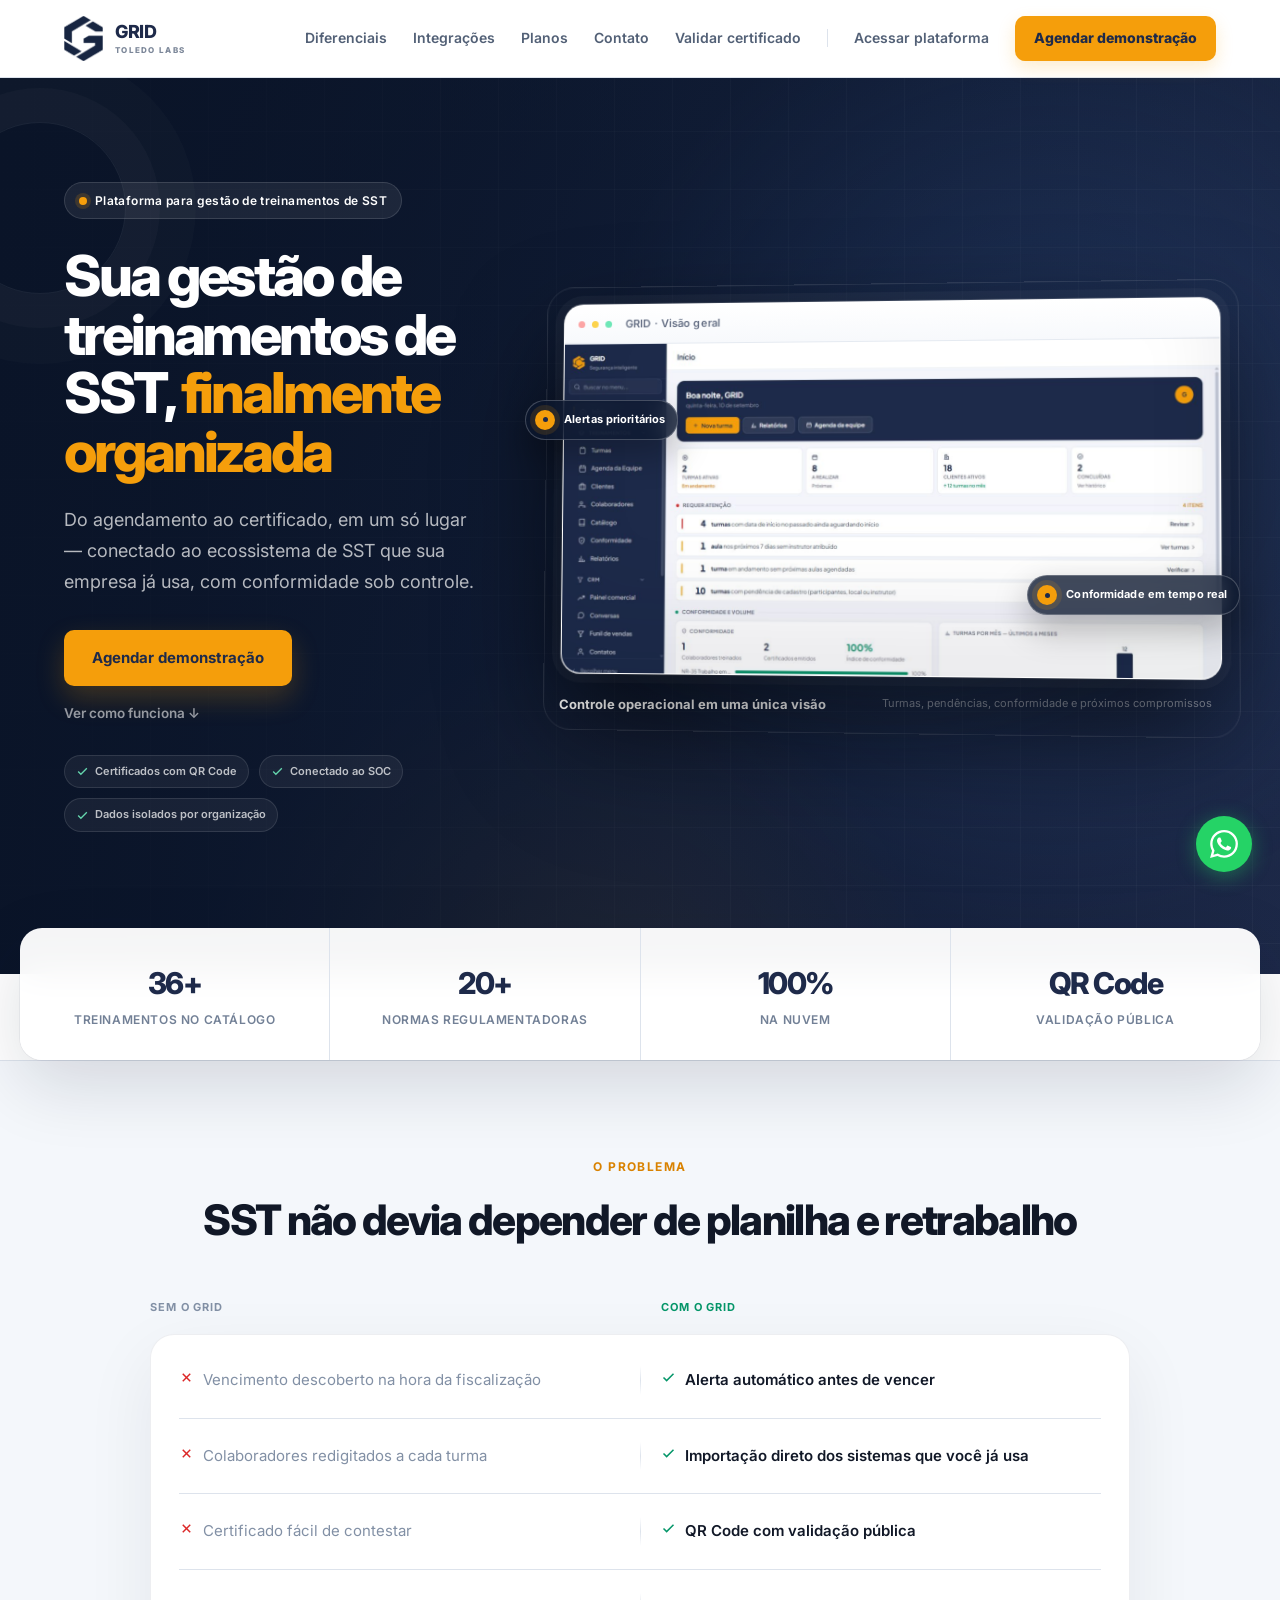
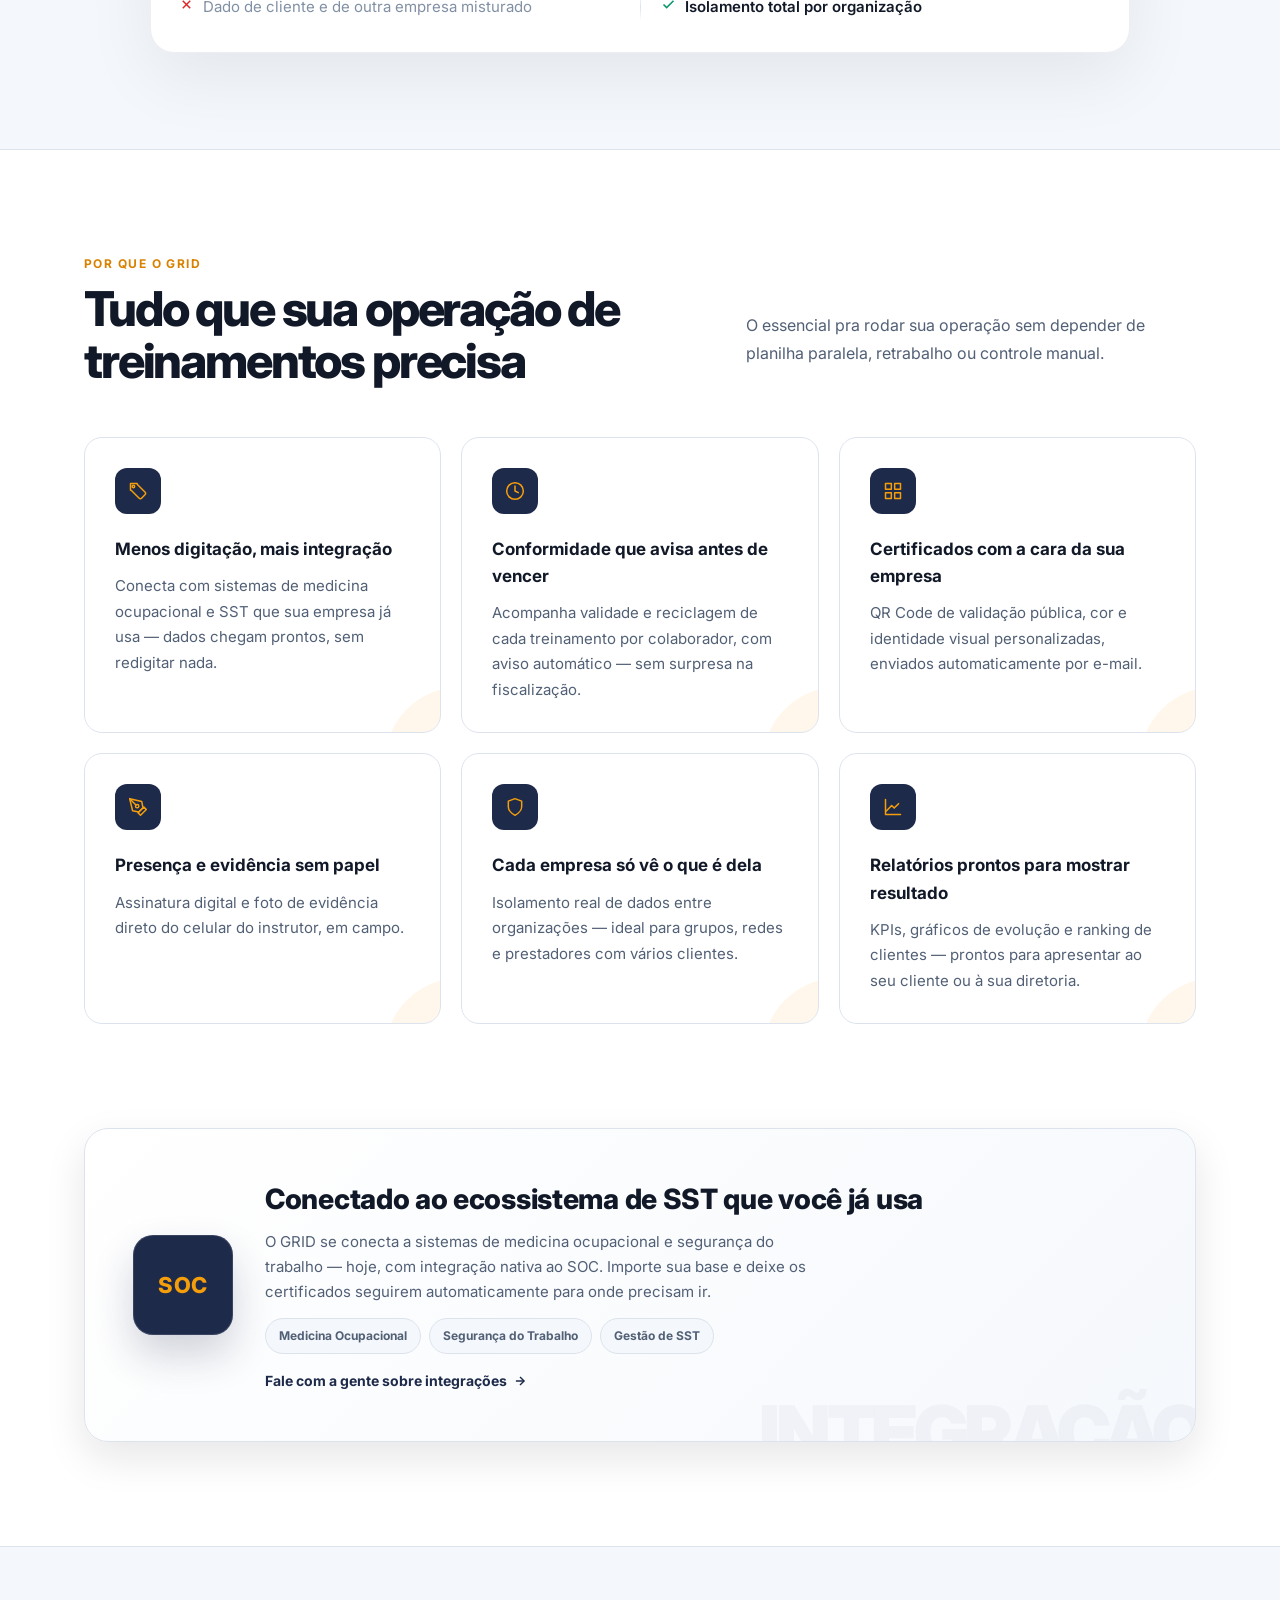
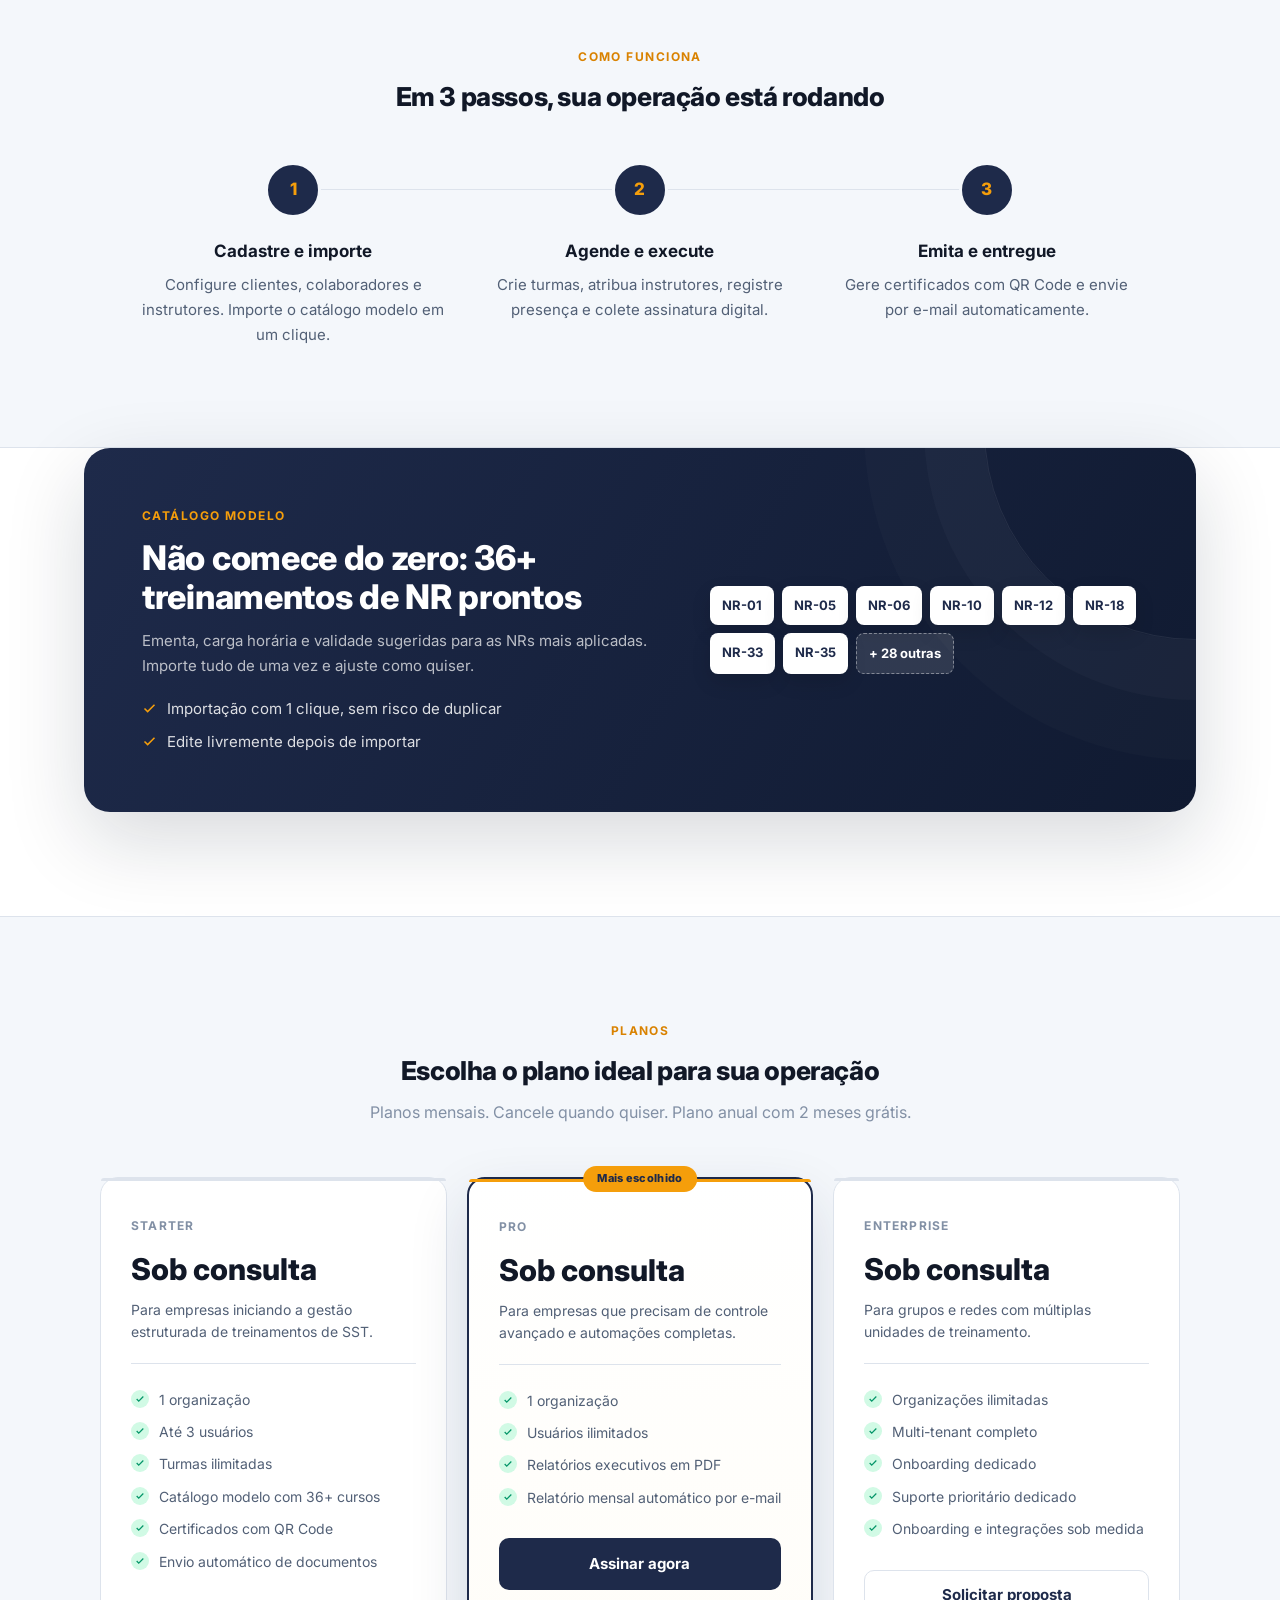
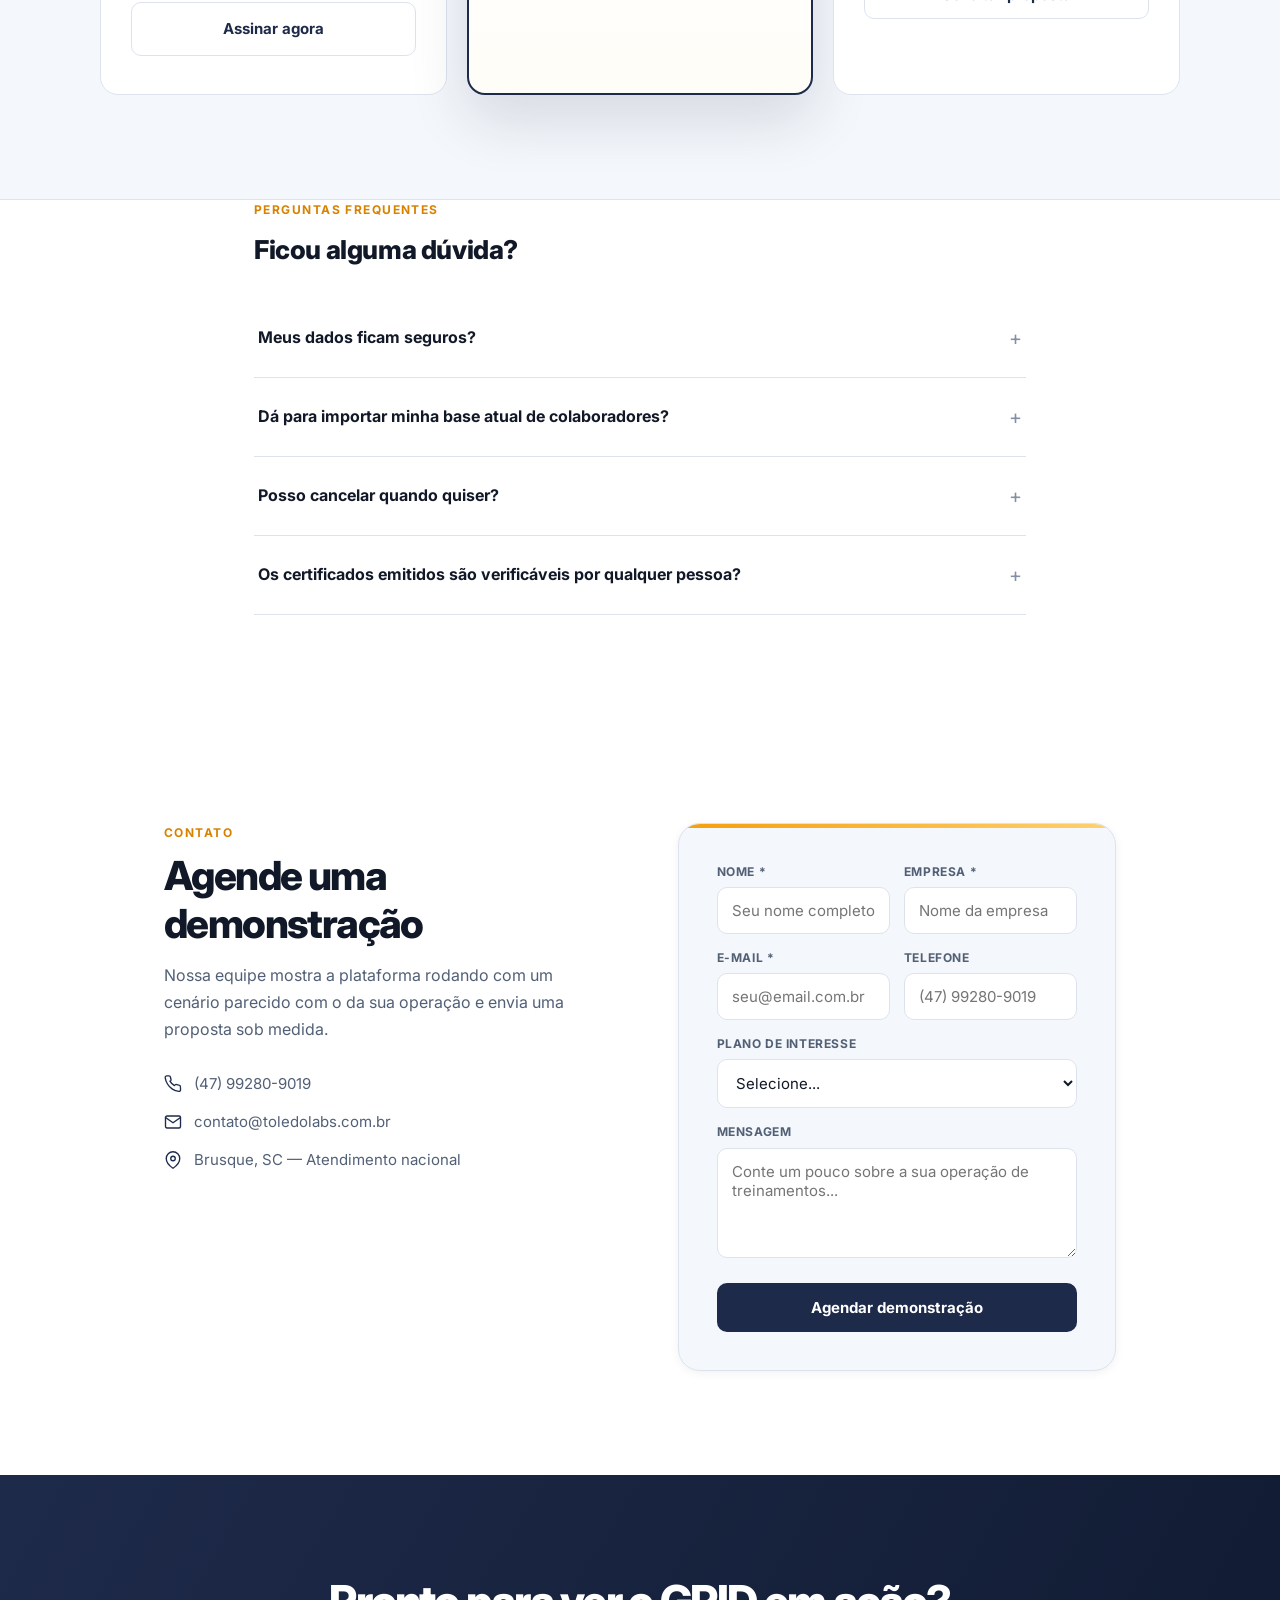
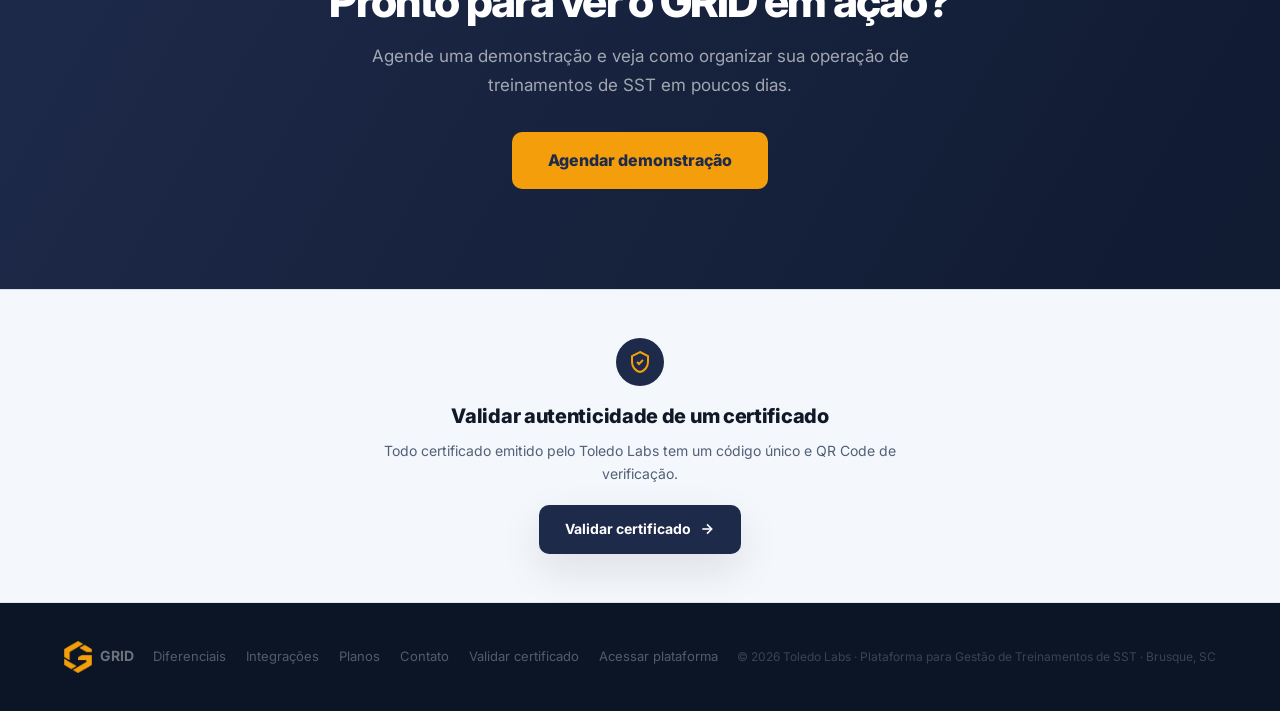
==== index.html @ 6f2fe7e1 "Add files via upload" ====
<!DOCTYPE html>
<html lang="pt-BR">
<head>
<meta charset="UTF-8">
<meta name="viewport" content="width=device-width,initial-scale=1.0">
<meta name="description" content="GRID — Plataforma para gestão de treinamentos de SST, conectada ao ecossistema de medicina ocupacional e segurança do trabalho. Catálogo com 36+ cursos, certificados com QR Code e conformidade sob controle.">
<meta name="theme-color" content="#1E2A4A">
<title>GRID — Segurança do trabalho inteligente</title>
<link rel="preconnect" href="https://fonts.googleapis.com">
<link rel="preconnect" href="https://fonts.gstatic.com" crossorigin>
<link href="https://fonts.googleapis.com/css2?family=Inter:wght@400;500;600;700;800;900&display=swap" rel="stylesheet">
<link rel="icon" type="image/png" sizes="32x32" href="./icons/icon-32.png">
<link rel="icon" type="image/png" sizes="192x192" href="./icons/icon-192.png">
<link rel="apple-touch-icon" sizes="180x180" href="./icons/icon-180.png">
<link rel="manifest" href="./manifest.webmanifest">
<style>
*{box-sizing:border-box;margin:0;padding:0;-webkit-tap-highlight-color:transparent}
html{scroll-behavior:smooth}
body{font-family:'Inter',system-ui,sans-serif;color:#0F172A;background:#fff;line-height:1.6;overflow-x:hidden}
:root{
  --navy:#1E2A4A;--navy-2:#263554;--navy-3:#152038;
  --amber:#F59E0B;--amber-h:#D97706;--amber-l:#FEF3C7;
  --green:#059669;--green-l:#D1FAE5;--red:#DC2626;
  --text-1:#0F172A;--text-2:#475569;--text-3:#94A3B8;
  --border:#E2E8F0;--surface:#F8FAFC;
  --r:10px;--r-lg:14px;--r-xl:20px;
  --shadow-sm:0 1px 2px rgba(15,23,42,.06);
  --shadow-md:0 8px 24px rgba(15,23,42,.08);
  --shadow-lg:0 16px 48px rgba(15,23,42,.12);
}
.reveal{opacity:0;transform:translateY(16px);transition:opacity .6s ease,transform .6s ease}
.reveal.in{opacity:1;transform:translateY(0)}
/* Nav */
.nav{position:sticky;top:0;z-index:100;background:rgba(255,255,255,.85);backdrop-filter:saturate(180%) blur(10px);border-bottom:1px solid var(--border);padding:0 5%;height:68px;display:flex;align-items:center;justify-content:space-between;gap:16px}
.nav-logo{display:flex;align-items:center;gap:10px;text-decoration:none}
.nav-logo-icon{width:30px;height:auto;flex-shrink:0;display:block}
.nav-logo-name{font-size:16px;font-weight:800;color:var(--navy);letter-spacing:-.3px}
.nav-links{display:flex;gap:24px;align-items:center}
.nav-link{font-size:13px;color:var(--text-2);text-decoration:none;font-weight:500;transition:color .15s}
.nav-link:hover{color:var(--navy)}
.nav-sep{width:1px;height:18px;background:var(--border)}
.nav-cta{background:var(--navy);color:#fff;border:none;border-radius:var(--r);padding:9px 20px;font-size:13px;font-weight:600;cursor:pointer;transition:transform .15s,background .15s;text-decoration:none;display:inline-block}
.nav-cta:hover{background:var(--navy-2);transform:translateY(-1px)}
.nav-hamburger{display:none;background:none;border:none;cursor:pointer;padding:6px;color:var(--navy)}
.nav-hamburger svg{width:22px;height:22px;stroke:currentColor;fill:none;stroke-width:2}
.mobile-menu{display:none;position:fixed;inset:0;top:68px;background:#fff;z-index:99;padding:24px 5%;border-top:1px solid var(--border);flex-direction:column;gap:0}
.mobile-menu.open{display:flex}
.mobile-menu a{font-size:15px;color:var(--text-1);text-decoration:none;font-weight:500;padding:14px 0;border-bottom:1px solid var(--border);display:block}
.mobile-menu .nav-cta{background:var(--navy);color:#fff;padding:14px 20px;border-radius:var(--r);text-align:center;margin-top:16px;border:none;font-size:15px}
/* Hero */
.hero{position:relative;padding:80px 5% 56px;text-align:center;background:radial-gradient(1200px 480px at 50% -10%,#EEF2FF 0%,#fff 60%);border-bottom:1px solid var(--surface);overflow:hidden}
.hero-pill{display:inline-flex;align-items:center;gap:8px;background:#fff;border:1px solid var(--border);border-radius:20px;padding:7px 16px;font-size:12px;font-weight:600;color:var(--navy);letter-spacing:.03em;margin-bottom:26px;box-shadow:var(--shadow-sm)}
.hero-pill-dot{width:8px;height:8px;border-radius:50%;background:var(--amber);flex-shrink:0;box-shadow:0 0 0 3px var(--amber-l)}
.hero h1{font-size:clamp(28px,4.6vw,46px);font-weight:800;color:var(--text-1);line-height:1.15;letter-spacing:-.8px;margin-bottom:18px;max-width:720px;margin-left:auto;margin-right:auto}
.hero h1 em{font-style:normal;color:var(--navy);position:relative;white-space:nowrap}
.hero h1 em::after{content:'';position:absolute;left:0;right:0;bottom:2px;height:9px;background:var(--amber-l);z-index:-1;border-radius:3px}
.hero-sub{font-size:16.5px;color:var(--text-2);line-height:1.7;max-width:540px;margin:0 auto 30px}
.hero-btns{display:flex;gap:12px;justify-content:center;flex-wrap:wrap;margin-bottom:12px}
.btn-primary{background:var(--navy);color:#fff;border:none;border-radius:var(--r);padding:15px 32px;font-size:15px;font-weight:700;cursor:pointer;transition:transform .15s,background .15s,box-shadow .15s;text-decoration:none;display:inline-block;box-shadow:var(--shadow-md)}
.btn-primary:hover{background:var(--navy-2);transform:translateY(-2px)}
.btn-ghost{background:#fff;color:var(--navy);border:1.5px solid var(--border);border-radius:var(--r);padding:14px 30px;font-size:15px;font-weight:600;cursor:pointer;transition:border-color .15s,transform .15s;text-decoration:none;display:inline-block}
.btn-ghost:hover{border-color:var(--navy);transform:translateY(-2px)}
.hero-link{display:inline-flex;align-items:center;gap:6px;font-size:13.5px;font-weight:600;color:var(--text-3);text-decoration:none;margin-bottom:30px;transition:color .15s}
.hero-link:hover{color:var(--navy)}
.hero-badges{display:flex;gap:10px;justify-content:center;flex-wrap:wrap}
.hero-badge{display:flex;align-items:center;gap:6px;font-size:12px;font-weight:600;color:var(--text-2);background:var(--surface);border:1px solid var(--border);border-radius:20px;padding:6px 13px}
.hero-badge svg{width:13px;height:13px;stroke:var(--green);fill:none;stroke-width:2.4}
/* Stats */
.stats{display:flex;justify-content:center;border-bottom:1px solid var(--border);background:#fff}
.stat{padding:26px 48px;text-align:center;border-right:1px solid var(--border)}
.stat:last-child{border-right:none}
.stat-n{font-size:26px;font-weight:800;color:var(--navy);letter-spacing:-.4px}
.stat-l{font-size:11px;color:var(--text-3);margin-top:3px;font-weight:600;text-transform:uppercase;letter-spacing:.05em}
/* Seção wrapper */
.sec{padding:76px 5%;max-width:1120px;margin:0 auto}
.sec-tag{font-size:11px;font-weight:700;color:var(--amber-h);letter-spacing:.12em;text-transform:uppercase;margin-bottom:10px}
.sec-hd{display:flex;align-items:flex-start;justify-content:space-between;gap:48px;margin-bottom:40px;flex-wrap:wrap}
.sec-hd h2{font-size:clamp(22px,3.5vw,30px);font-weight:800;color:var(--text-1);letter-spacing:-.4px;line-height:1.2;max-width:380px}
.sec-hd-right{font-size:14.5px;color:var(--text-2);line-height:1.7;max-width:380px;padding-top:28px}
/* O problema — comparação */
.problem-sec{background:var(--surface);padding:64px 5%;border-top:1px solid var(--border);border-bottom:1px solid var(--border)}
.problem-inner{max-width:860px;margin:0 auto}
.problem-hd{text-align:center;margin-bottom:36px}
.problem-hd h2{font-size:clamp(20px,3vw,26px);font-weight:800;color:var(--text-1);letter-spacing:-.3px;margin-top:8px}
.problem-cols{display:grid;grid-template-columns:1fr 1fr;gap:8px 28px;margin-bottom:8px}
.problem-col-label{font-size:11px;font-weight:700;letter-spacing:.08em;text-transform:uppercase;padding-bottom:10px}
.problem-col-label.before{color:var(--text-3)}
.problem-col-label.after{color:var(--green)}
.problem-list{border-top:1px solid var(--border)}
.problem-row{display:grid;grid-template-columns:1fr 1fr;gap:28px;padding:14px 0;border-bottom:1px solid var(--border)}
.problem-before,.problem-after{font-size:13.5px;line-height:1.5;display:flex;align-items:flex-start;gap:9px}
.problem-before{color:var(--text-3)}
.problem-after{color:var(--text-1);font-weight:600}
.problem-before svg,.problem-after svg{width:15px;height:15px;flex-shrink:0;margin-top:1px;fill:none;stroke-width:2.4}
.problem-before svg{stroke:var(--red)}
.problem-after svg{stroke:var(--green)}
/* Diferenciais (grid único) */
.feat-grid{display:grid;grid-template-columns:repeat(3,1fr);gap:16px}
.feat{background:#fff;border:1px solid var(--border);border-radius:var(--r-lg);padding:26px;transition:box-shadow .2s,transform .2s}
.feat:hover{box-shadow:var(--shadow-md);transform:translateY(-3px)}
.feat-icon{width:40px;height:40px;background:var(--navy);border-radius:10px;display:flex;align-items:center;justify-content:center;margin-bottom:16px}
.feat-icon svg{width:20px;height:20px;stroke:var(--amber);fill:none;stroke-width:1.8;stroke-linecap:round;stroke-linejoin:round}
.feat-title{font-size:15px;font-weight:700;color:var(--text-1);margin-bottom:7px}
.feat-text{font-size:13px;color:var(--text-2);line-height:1.65}
/* Integrações (compacto) */
.int-sec{padding:0 5% 76px;max-width:1120px;margin:0 auto}
.int-card{background:#fff;border:1px solid var(--border);border-radius:var(--r-xl);padding:36px 40px;display:flex;align-items:center;gap:32px;flex-wrap:wrap;box-shadow:var(--shadow-sm)}
.int-badge{flex-shrink:0;width:84px;height:84px;border-radius:var(--r-lg);background:var(--navy);display:flex;align-items:center;justify-content:center;color:var(--amber);font-weight:800;font-size:19px;letter-spacing:.02em}
.int-content{flex:1;min-width:260px}
.int-content h2{font-size:clamp(18px,2.4vw,22px);font-weight:800;color:var(--text-1);margin-bottom:8px;letter-spacing:-.3px}
.int-content p{font-size:13.5px;color:var(--text-2);line-height:1.65;margin-bottom:14px;max-width:560px}
.int-tags{display:flex;gap:8px;flex-wrap:wrap;margin-bottom:14px}
.int-tag{font-size:11px;font-weight:700;color:var(--text-2);background:var(--surface);border:1px solid var(--border);border-radius:20px;padding:5px 12px}
.int-link{font-size:13px;font-weight:700;color:var(--navy);text-decoration:none;display:inline-flex;align-items:center;gap:6px}
.int-link svg{width:14px;height:14px;stroke:currentColor;fill:none;stroke-width:2.4;transition:transform .15s}
.int-link:hover svg{transform:translateX(3px)}
/* Como funciona */
.how-sec{background:var(--surface);padding:76px 5%;border-top:1px solid var(--border);border-bottom:1px solid var(--border)}
.how-inner{max-width:920px;margin:0 auto;text-align:center}
.how-steps{display:grid;grid-template-columns:repeat(3,1fr);gap:0;margin-top:44px;position:relative}
.how-steps::before{content:'';position:absolute;top:23px;left:calc(16.66% + 12px);right:calc(16.66% + 12px);height:1px;background:var(--border)}
.how-step{padding:0 20px;text-align:center}
.how-num{width:48px;height:48px;border-radius:50%;background:var(--navy);color:var(--amber);font-size:16px;font-weight:800;display:flex;align-items:center;justify-content:center;margin:0 auto 20px;position:relative;z-index:1;border:3px solid var(--surface)}
.how-title{font-size:15px;font-weight:700;color:var(--text-1);margin-bottom:8px}
.how-text{font-size:13px;color:var(--text-2);line-height:1.65}
/* Catálogo destaque */
.cat-sec{padding:0 5% 76px;max-width:1120px;margin:0 auto}
.cat-card{background:linear-gradient(120deg,var(--navy) 0%,var(--navy-3) 100%);border-radius:var(--r-xl);padding:44px;display:grid;grid-template-columns:1.2fr 1fr;gap:36px;align-items:center;box-shadow:var(--shadow-lg)}
.cat-tag{font-size:11px;font-weight:700;color:var(--amber);letter-spacing:.12em;text-transform:uppercase;margin-bottom:12px}
.cat-card h2{font-size:clamp(19px,2.8vw,24px);font-weight:800;color:#fff;letter-spacing:-.3px;line-height:1.3;margin-bottom:12px}
.cat-card p{font-size:13.5px;color:rgba(255,255,255,.7);line-height:1.7;margin-bottom:18px}
.cat-list{list-style:none;display:flex;flex-direction:column;gap:9px}
.cat-list li{font-size:13px;color:rgba(255,255,255,.85);display:flex;align-items:center;gap:10px}
.cat-list li svg{width:15px;height:15px;stroke:var(--amber);fill:none;stroke-width:2.4;flex-shrink:0}
.cat-nrs{display:flex;flex-wrap:wrap;gap:8px;align-content:flex-start}
.cat-nr-pill{font-size:11.5px;font-weight:700;color:var(--navy);background:#fff;border-radius:8px;padding:7px 10px;text-align:center}
.cat-nr-more{font-size:11.5px;font-weight:700;color:#fff;background:rgba(255,255,255,.12);border:1px dashed rgba(255,255,255,.4);border-radius:8px;padding:7px 10px;text-align:center}
/* Planos */
.plans-sec{background:var(--surface);padding:76px 5%;border-top:1px solid var(--border);border-bottom:1px solid var(--border)}
.plans-inner{max-width:980px;margin:0 auto}
.plans-header{text-align:center;margin-bottom:40px}
.plans-header p{font-size:14px;color:var(--text-3);margin-top:8px}
.plans-grid{display:grid;grid-template-columns:repeat(3,1fr);gap:16px}
.plan{background:#fff;border:1px solid var(--border);border-radius:var(--r-lg);padding:32px 26px;position:relative;transition:box-shadow .2s,transform .2s}
.plan:hover{box-shadow:var(--shadow-md);transform:translateY(-3px)}
.plan.featured{border:2px solid var(--navy)}
.plan-badge{position:absolute;top:-13px;left:50%;transform:translateX(-50%);background:var(--amber);color:var(--navy);font-size:11px;font-weight:800;padding:4px 14px;border-radius:20px;white-space:nowrap;letter-spacing:.03em}
.plan-name{font-size:11px;font-weight:700;color:var(--text-3);text-transform:uppercase;letter-spacing:.1em;margin-bottom:10px}
.plan-price{font-size:24px;font-weight:800;color:var(--text-1);margin-bottom:6px}
.plan-price span{font-size:13px;color:var(--text-3);font-weight:500}
.plan-desc{font-size:13px;color:var(--text-2);line-height:1.55;margin-bottom:20px;padding-bottom:20px;border-bottom:1px solid var(--border)}
.plan-feat{font-size:13px;color:var(--text-2);padding:5px 0;display:flex;align-items:flex-start;gap:10px}
.plan-check{width:18px;height:18px;background:var(--green-l);border-radius:50%;display:inline-flex;align-items:center;justify-content:center;flex-shrink:0;margin-top:1px}
.plan-check svg{width:10px;height:10px;stroke:var(--green);fill:none;stroke-width:3}
.plan-btn{width:100%;margin-top:24px;padding:13px;border-radius:var(--r);font-size:14px;font-weight:700;cursor:pointer;border:none;transition:all .15s;font-family:inherit;display:block;text-align:center;text-decoration:none}
.plan-btn-navy{background:var(--navy);color:#fff}
.plan-btn-navy:hover{background:var(--navy-2)}
.plan-btn-out{background:transparent;border:1.5px solid var(--border);color:var(--navy)}
.plan-btn-out:hover{border-color:var(--navy)}
/* FAQ */
.faq-sec{padding:0 5% 76px;max-width:800px;margin:0 auto}
.faq-item{border-bottom:1px solid var(--border)}
.faq-item summary{list-style:none;cursor:pointer;padding:20px 4px;font-size:15px;font-weight:700;color:var(--text-1);display:flex;justify-content:space-between;align-items:center;gap:16px}
.faq-item summary::-webkit-details-marker{display:none}
.faq-item summary::after{content:'+';font-size:20px;font-weight:400;color:var(--text-3);flex-shrink:0;transition:transform .2s}
.faq-item[open] summary::after{transform:rotate(45deg)}
.faq-item p{font-size:13.5px;color:var(--text-2);line-height:1.7;padding:0 4px 20px}
/* Contato */
.contact-sec{padding:76px 5%;max-width:980px;margin:0 auto}
.contact-grid{display:grid;grid-template-columns:1fr 1fr;gap:56px;align-items:start}
.contact-info h2{font-size:clamp(22px,3vw,28px);font-weight:800;color:var(--text-1);letter-spacing:-.3px;line-height:1.2;margin-bottom:14px}
.contact-info p{font-size:15px;color:var(--text-2);line-height:1.7;margin-bottom:28px}
.contact-item{display:flex;align-items:center;gap:12px;margin-bottom:14px}
.contact-item svg{width:18px;height:18px;stroke:var(--navy);fill:none;stroke-width:1.8;flex-shrink:0;stroke-linecap:round;stroke-linejoin:round}
.contact-item span{font-size:14px;color:var(--text-2)}
.contact-form{background:var(--surface);border:1px solid var(--border);border-radius:var(--r-xl);padding:32px}
.form-row{display:grid;grid-template-columns:1fr 1fr;gap:14px}
.field{margin-bottom:14px}
.field label{display:block;font-size:11px;font-weight:700;color:var(--text-2);margin-bottom:6px;text-transform:uppercase;letter-spacing:.05em}
.field input,.field textarea,.field select{width:100%;padding:11px 14px;border:1.5px solid var(--border);border-radius:var(--r);font-size:14px;font-family:inherit;color:var(--text-1);background:#fff;transition:border-color .15s,box-shadow .15s;outline:none}
.field input:focus,.field textarea:focus,.field select:focus{border-color:var(--navy);box-shadow:0 0 0 3px rgba(30,42,74,.08)}
.field textarea{resize:vertical;min-height:110px}
.btn-submit{width:100%;padding:14px;background:var(--navy);color:#fff;border:none;border-radius:var(--r);font-size:15px;font-weight:700;cursor:pointer;transition:background .15s;margin-top:4px;font-family:inherit}
.btn-submit:hover{background:var(--navy-2)}
.btn-submit:disabled{background:var(--text-3);cursor:not-allowed}
.form-success{background:var(--green-l);border:1px solid #6EE7B7;border-radius:var(--r);padding:16px;text-align:center;color:#065F46;font-size:14px;font-weight:600;display:none;margin-top:12px}
.form-success.show{display:block}
/* CTA final */
.cta-sec{background:linear-gradient(120deg,var(--navy) 0%,var(--navy-3) 100%);padding:80px 5%;text-align:center}
.cta-sec h2{font-size:clamp(24px,4vw,34px);font-weight:800;color:#fff;margin-bottom:14px;letter-spacing:-.4px;line-height:1.2}
.cta-sec p{font-size:16px;color:rgba(255,255,255,.6);margin-bottom:32px;max-width:460px;margin-left:auto;margin-right:auto;line-height:1.7}
.btn-amber{background:var(--amber);color:var(--navy);border:none;border-radius:var(--r);padding:16px 36px;font-size:16px;font-weight:800;cursor:pointer;transition:transform .15s,opacity .15s;text-decoration:none;display:inline-block}
.btn-amber:hover{opacity:.92;transform:translateY(-2px)}
/* Footer */
.foot{background:#0B1526;padding:32px 5%;display:flex;justify-content:space-between;align-items:center;flex-wrap:wrap;gap:16px}
.foot-logo{display:flex;align-items:center;gap:8px;text-decoration:none}
.foot-logo-icon{width:22px;height:auto;display:block}
.foot-logo-name{font-size:13px;font-weight:700;color:rgba(255,255,255,.4)}
.foot-links{display:flex;gap:20px;flex-wrap:wrap}
.foot-link{font-size:12px;color:rgba(255,255,255,.3);text-decoration:none}
.foot-link:hover{color:rgba(255,255,255,.6)}
.foot-copy{font-size:11px;color:rgba(255,255,255,.2)}
/* WhatsApp */
.wa-btn{position:fixed;bottom:28px;right:28px;z-index:200;width:56px;height:56px;border-radius:50%;background:#25D366;display:flex;align-items:center;justify-content:center;box-shadow:0 4px 20px rgba(37,211,102,.4);text-decoration:none;transition:transform .2s}
.wa-btn:hover{transform:scale(1.08)}
.wa-btn svg{width:28px;height:28px;fill:#fff}
/* Responsividade */
@media(max-width:900px){
  .nav-links{display:none}
  .nav-hamburger{display:block}
  .stats{flex-wrap:wrap}
  .stat{padding:20px 24px;border-right:none;border-bottom:1px solid var(--border);width:50%}
  .stat:nth-child(odd){border-right:1px solid var(--border)}
  .stat:nth-last-child(-n+2){border-bottom:none}
  .sec-hd{flex-direction:column;gap:12px}
  .sec-hd h2{max-width:100%}
  .sec-hd-right{padding-top:0;max-width:100%}
  .feat-grid{grid-template-columns:repeat(2,1fr)}
  .how-steps{grid-template-columns:1fr;gap:28px}
  .how-steps::before{display:none}
  .cat-card{grid-template-columns:1fr}
  .plans-grid{grid-template-columns:1fr;max-width:420px;margin:0 auto}
  .contact-grid{grid-template-columns:1fr}
  .form-row{grid-template-columns:1fr}
  .foot{flex-direction:column;align-items:flex-start;gap:12px}
  .problem-cols{grid-template-columns:1fr}
  .problem-col-label.after{padding-top:10px}
  .problem-row{grid-template-columns:1fr;gap:6px;padding:16px 0}
  .int-card{padding:28px}
}
@media(max-width:600px){
  .feat-grid{grid-template-columns:1fr}
}
@media(max-width:480px){
  .hero{padding:60px 5% 44px}
  .btn-primary{width:100%;max-width:320px;text-align:center}
  .stat{width:100%;border-right:none}
  .cat-card{padding:28px}
  .int-card{flex-direction:column;text-align:center}
  .int-tags{justify-content:center}
  .wa-btn{bottom:20px;right:20px;width:50px;height:50px}
  .wa-btn svg{width:24px;height:24px}
}

/* Refinamento visual Toledo Labs — preserva conteúdo e funcionalidades */
:root{
  --navy:#1E2A4A;--navy-2:#29395F;--navy-3:#101A31;
  --amber:#F59E0B;--amber-h:#D98200;--amber-l:#FFF2D1;
  --text-1:#111827;--text-2:#526076;--text-3:#8290A5;
  --border:#DDE3EC;--surface:#F4F7FB;
  --r:10px;--r-lg:16px;--r-xl:24px;
  --shadow-sm:0 2px 10px rgba(15,23,42,.06);
  --shadow-md:0 16px 40px rgba(15,23,42,.10);
  --shadow-lg:0 28px 80px rgba(15,23,42,.16)
}
body{font-family:'Inter',system-ui,sans-serif;color:var(--text-1);font-size:16px}
.nav{height:78px;padding:0 max(5%,calc((100vw - 1240px)/2));background:rgba(255,255,255,.94);box-shadow:0 1px 0 rgba(30,42,74,.08);transition:height .3s ease,box-shadow .3s ease,background .3s ease}.nav.scrolled{height:70px;background:rgba(255,255,255,.98);box-shadow:0 12px 30px rgba(15,23,42,.09)}
.nav-logo{gap:12px}.nav-logo-icon{width:39px}.nav-logo-copy{display:flex;flex-direction:column;line-height:1}.nav-logo-name{font-size:18px;letter-spacing:-.02em}.nav-logo-copy span{font-size:8px;color:#7C8799;font-weight:800;letter-spacing:.16em;margin-top:5px}
.nav-links{gap:26px}.nav-link{font-size:14px;font-weight:600}.nav-cta{background:var(--amber);color:var(--navy);padding:11px 19px;font-size:14px;font-weight:800;box-shadow:0 7px 18px rgba(245,158,11,.2)}.nav-cta:hover{background:#FFAD1F;color:var(--navy)}
.mobile-menu{top:78px}
.hero{min-height:720px;padding:104px max(5%,calc((100vw - 1320px)/2)) 110px;text-align:left;background:linear-gradient(122deg,#0A1428 0%,#14213D 52%,#1E2A4A 100%);border:0;isolation:isolate;display:grid;grid-template-columns:minmax(390px,.78fr) minmax(620px,1.22fr);align-items:center;gap:68px}
.hero::before{content:'';position:absolute;inset:-20%;background:radial-gradient(circle at 73% 44%,rgba(53,87,147,.38),transparent 32%),radial-gradient(circle at 46% 90%,rgba(245,158,11,.10),transparent 25%),linear-gradient(rgba(255,255,255,.03) 1px,transparent 1px),linear-gradient(90deg,rgba(255,255,255,.03) 1px,transparent 1px);background-size:auto,auto,58px 58px,58px 58px;animation:heroAtmosphere 18s ease-in-out infinite alternate;z-index:-2}
.hero::after{content:'';position:absolute;inset:0;background:linear-gradient(90deg,rgba(10,20,40,.96) 0%,rgba(10,20,40,.32) 54%,rgba(10,20,40,.06) 100%);z-index:-1}
.hero-copy{position:relative;z-index:2}.hero-pill{background:rgba(255,255,255,.07);border-color:rgba(255,255,255,.13);color:#fff;box-shadow:none;font-size:12px;padding:8px 14px;margin-bottom:28px}.hero-pill-dot{box-shadow:0 0 0 4px rgba(245,158,11,.16)}
.hero h1{font-size:clamp(43px,4.4vw,64px);line-height:1.04;letter-spacing:-.055em;color:#fff;max-width:680px;margin:0 0 24px}.hero h1 em{color:var(--amber);white-space:normal}.hero h1 em::after{display:none}
.hero-sub{font-size:18px;line-height:1.72;color:rgba(255,255,255,.7);max-width:590px;margin:0 0 32px}.hero-btns{justify-content:flex-start;margin-bottom:14px}.btn-primary{background:var(--amber);color:var(--navy);padding:16px 28px;font-size:15px;box-shadow:0 12px 28px rgba(245,158,11,.22)}.btn-primary:hover{background:#FFAD1F;color:var(--navy)}
.hero-link{color:rgba(255,255,255,.56);margin-bottom:30px}.hero-link:hover{color:#fff}.hero-badges{justify-content:flex-start;gap:10px}.hero-badge{background:rgba(255,255,255,.055);border-color:rgba(255,255,255,.11);color:rgba(255,255,255,.72);padding:7px 11px;font-size:11px}.hero-badge svg{stroke:#65D6AE}
.hero-product{position:relative;z-index:2;perspective:1500px;opacity:0;transform:translate3d(70px,20px,0) scale(.96);animation:productReveal 1.2s cubic-bezier(.16,1,.3,1) .35s forwards}.hero-product-glow{position:absolute;inset:5% -5% -8%;background:radial-gradient(ellipse,rgba(74,114,184,.4),transparent 66%);filter:blur(34px);opacity:.7;animation:glowPulse 7s ease-in-out infinite}.hero-product-frame{position:relative;overflow:hidden;border-radius:18px;background:#fff;border:1px solid rgba(255,255,255,.28);box-shadow:0 42px 90px rgba(0,0,0,.42),0 0 0 8px rgba(255,255,255,.04);transform:rotateY(-5deg) rotateX(2deg);transform-style:preserve-3d;transition:transform .25s ease-out;animation:productFloat 8s ease-in-out 1.6s infinite}.hero-product-bar{height:38px;background:rgba(255,255,255,.98);border-bottom:1px solid #E5EAF1;display:flex;align-items:center;gap:7px;padding:0 14px;color:#8792A4;font-size:10px}.hero-product-bar span{width:7px;height:7px;border-radius:50%;background:#D9DFE7}.hero-product-bar b{font-weight:600;margin-left:7px}.hero-product-frame img{display:block;width:100%;height:auto;aspect-ratio:1440/700;object-fit:cover}.hero-product-sheen{position:absolute;inset:38px 0 0;background:linear-gradient(112deg,transparent 35%,rgba(255,255,255,.16) 48%,transparent 60%);transform:translateX(-120%);animation:screenSheen 7s ease-in-out 2s infinite;pointer-events:none}.hero-product-caption{display:flex;justify-content:space-between;align-items:center;gap:20px;padding:18px 4px 0;color:#fff}.hero-product-caption strong{font-size:13px}.hero-product-caption span{font-size:11px;color:rgba(255,255,255,.48);text-align:right}
.hero-copy>*{opacity:0;transform:translateY(20px);animation:copyReveal .75s cubic-bezier(.16,1,.3,1) forwards}.hero-copy .hero-pill{animation-delay:.08s}.hero-copy h1{animation-delay:.16s}.hero-copy .hero-sub{animation-delay:.25s}.hero-copy .hero-btns{animation-delay:.34s}.hero-copy .hero-link{animation-delay:.41s}.hero-copy .hero-badges{animation-delay:.48s}
@keyframes copyReveal{to{opacity:1;transform:translateY(0)}}@keyframes productReveal{to{opacity:1;transform:translate3d(0,0,0) scale(1)}}@keyframes productFloat{0%,100%{transform:rotateY(-5deg) rotateX(2deg) translateY(0)}50%{transform:rotateY(-3deg) rotateX(1deg) translateY(-8px)}}@keyframes glowPulse{0%,100%{opacity:.48;transform:scale(.98)}50%{opacity:.82;transform:scale(1.04)}}@keyframes screenSheen{0%,55%{transform:translateX(-120%)}75%,100%{transform:translateX(120%)}}@keyframes heroAtmosphere{from{transform:translate3d(-1%,0,0) scale(1)}to{transform:translate3d(1.5%,-1%,0) scale(1.04)}}
.stats{max-width:1240px;margin:0 auto;border:0;box-shadow:0 18px 55px rgba(15,23,42,.08);position:relative;z-index:2;border-radius:0 0 18px 18px;overflow:hidden}.stat{flex:1;padding:31px 34px}.stat-n{font-size:30px;letter-spacing:-.05em}.stat-l{font-size:12px;color:#728096}
.sec{padding:104px 5%;max-width:1240px}.sec-tag,.cat-tag{font-size:12px}.sec-hd{margin-bottom:50px;gap:70px}.sec-hd h2{font-size:clamp(32px,4vw,48px);line-height:1.08;letter-spacing:-.045em;max-width:560px}.sec-hd-right{font-size:16px;max-width:450px;line-height:1.75}
.problem-sec{padding:96px 5%;background:#F4F7FB}.problem-inner{max-width:980px}.problem-hd{margin-bottom:45px}.problem-hd h2{font-size:clamp(30px,3.5vw,42px);letter-spacing:-.04em}.problem-cols{gap:12px 42px}.problem-row{gap:42px;padding:18px 0}.problem-before,.problem-after{font-size:15px}
.feat-grid{gap:20px}.feat{padding:30px;border-radius:18px;min-height:220px}.feat:hover{box-shadow:0 20px 45px rgba(15,23,42,.1);transform:translateY(-5px)}.feat-icon{width:46px;height:46px;border-radius:12px;margin-bottom:22px}.feat-title{font-size:17px;margin-bottom:10px}.feat-text{font-size:15px;line-height:1.7}
.int-sec{max-width:1240px;padding:0 5% 104px}.int-card{border-radius:24px;padding:48px;background:linear-gradient(135deg,#fff,#F5F8FC);box-shadow:var(--shadow-md)}.int-badge{width:100px;height:100px;border-radius:20px;font-size:22px}.int-content h2{font-size:28px}.int-content p{font-size:15px}.int-tag{font-size:12px;padding:7px 13px}.int-link{font-size:14px}
.how-sec{padding:100px 5%}.how-inner{max-width:1040px}.how-title{font-size:17px}.how-text{font-size:15px}.how-num{width:56px;height:56px;font-size:17px}.how-steps::before{top:27px}
.cat-sec{max-width:1240px;padding:0 5% 104px}.cat-card{padding:58px;border-radius:26px;gap:55px}.cat-card h2{font-size:34px;line-height:1.15}.cat-card p,.cat-list li{font-size:15px}.cat-nr-pill,.cat-nr-more{font-size:13px;padding:9px 12px}
.plans-sec{padding:104px 5%}.plans-inner{max-width:1080px}.plans-header{margin-bottom:52px}.plans-header h2{font-size:40px;letter-spacing:-.04em}.plans-header p{font-size:16px}.plans-grid{gap:20px}.plan{padding:38px 30px;border-radius:18px}.plan.featured{box-shadow:0 24px 60px rgba(30,42,74,.14)}.plan-name{font-size:12px}.plan-price{font-size:30px}.plan-desc,.plan-feat{font-size:14px}.plan-btn{font-size:15px;padding:14px}
.faq-sec{max-width:900px;padding:0 5% 104px}.faq-item summary{font-size:16px;padding:23px 4px}.faq-item p{font-size:15px}
.contact-sec{max-width:1080px;padding:104px 5%}.contact-grid{gap:75px}.contact-info h2{font-size:40px;letter-spacing:-.04em}.contact-info p{font-size:16px}.contact-item span{font-size:15px}.contact-form{padding:38px;border-radius:22px;box-shadow:var(--shadow-sm)}.field label{font-size:12px}.field input,.field textarea,.field select{font-size:15px;padding:13px 14px}.btn-submit{font-size:15px;padding:15px}
.cta-sec{padding:100px 5%}.cta-sec h2{font-size:44px;letter-spacing:-.04em}.cta-sec p{font-size:17px;max-width:540px}.foot{padding:38px max(5%,calc((100vw - 1240px)/2))}.foot-logo-icon{width:28px}.foot-logo-name{font-size:14px}.foot-link{font-size:13px}.foot-copy{font-size:12px}
@media(max-width:1180px){.hero{grid-template-columns:minmax(350px,.82fr) minmax(520px,1.18fr);gap:46px}.hero h1{font-size:50px}.hero-product-caption span{display:none}}
@media(max-width:900px){.hero{min-height:auto;padding:86px 7% 80px;grid-template-columns:1fr;gap:60px}.hero::after{background:linear-gradient(180deg,rgba(10,20,40,.94),rgba(10,20,40,.18))}.hero h1{font-size:clamp(40px,8vw,56px);max-width:680px}.hero-sub{max-width:590px}.hero-product{max-width:760px;width:100%;margin:0 auto}.hero-product-frame{transform:none;animation:productFloatMobile 8s ease-in-out 1.6s infinite}.stats{border-radius:0}.nav{padding:0 5%}@keyframes productFloatMobile{0%,100%{transform:translateY(0)}50%{transform:translateY(-7px)}}}
@media(max-width:600px){.hero{padding:64px 20px 62px;gap:44px}.hero h1{font-size:40px}.hero-sub{font-size:16px}.hero-badges{display:grid}.hero-product-frame{border-radius:12px}.hero-product-bar{height:30px}.hero-product-sheen{inset:30px 0 0}.hero-product-caption{display:none}.stats{display:grid;grid-template-columns:1fr 1fr}.stat{width:auto!important;border-bottom:1px solid var(--border)!important}.stat:nth-child(odd){border-right:1px solid var(--border)!important}.sec,.problem-sec,.how-sec,.plans-sec,.contact-sec{padding-top:76px;padding-bottom:76px}.cat-card{padding:34px 26px}.int-card{padding:30px 24px}.cta-sec h2{font-size:34px}}
/* Acabamento cinematográfico e maior percepção de produto */
.scroll-progress{position:fixed;top:0;left:0;width:100%;height:3px;z-index:220;pointer-events:none}.scroll-progress span{display:block;width:100%;height:100%;background:linear-gradient(90deg,var(--amber),#FFD16F);transform:scaleX(0);transform-origin:left;box-shadow:0 0 18px rgba(245,158,11,.5);will-change:transform}
.nav::after{content:'';position:absolute;left:0;right:0;bottom:-1px;height:1px;background:linear-gradient(90deg,transparent,rgba(245,158,11,.45),transparent);opacity:0;transition:opacity .3s}.nav.scrolled::after{opacity:1}
.hero{padding-bottom:142px}.hero-copy::before{content:'';position:absolute;width:170px;height:170px;left:-110px;top:-60px;border:1px solid rgba(255,255,255,.07);border-radius:50%;box-shadow:0 0 0 34px rgba(255,255,255,.025),0 0 0 70px rgba(255,255,255,.015);pointer-events:none}
.hero-product{filter:drop-shadow(0 30px 45px rgba(0,0,0,.18))}.hero-product::before{content:'';position:absolute;inset:-18px;border:1px solid rgba(255,255,255,.1);border-radius:28px;transform:rotateY(-5deg) rotateX(2deg);pointer-events:none}.hero-product-frame{border-radius:20px;box-shadow:0 46px 110px rgba(0,0,0,.5),0 0 0 1px rgba(255,255,255,.12),0 0 0 9px rgba(255,255,255,.04)}.hero-product-frame::after{content:'';position:absolute;inset:38px 0 0;box-shadow:inset 0 -70px 80px rgba(10,20,40,.08);pointer-events:none}.hero-product-frame img{aspect-ratio:1422/720;object-position:top center}.hero-product-bar{background:linear-gradient(180deg,#fff,#F7F9FC);height:40px}.hero-product-bar span:nth-child(1){background:#FCA5A5}.hero-product-bar span:nth-child(2){background:#FCD34D}.hero-product-bar span:nth-child(3){background:#6EE7B7}.hero-product-bar b{font-size:11px;color:#667085;letter-spacing:.01em}
.hero-hotspot{position:absolute;z-index:4;display:flex;align-items:center;gap:9px;padding:9px 12px 9px 9px;border:1px solid rgba(255,255,255,.22);border-radius:999px;background:rgba(12,24,47,.78);box-shadow:0 14px 34px rgba(0,0,0,.28);backdrop-filter:blur(12px);color:#fff;font-size:11px;font-weight:700;letter-spacing:.01em;white-space:nowrap;animation:hotspotIn .7s cubic-bezier(.16,1,.3,1) both}.hero-hotspot i{width:20px;height:20px;border-radius:50%;display:grid;place-items:center;background:var(--amber);box-shadow:0 0 0 5px rgba(245,158,11,.13)}.hero-hotspot i::after{content:'';width:5px;height:5px;border-radius:50%;background:var(--navy)}.hero-hotspot.one{left:-30px;top:24%;animation-delay:1.2s}.hero-hotspot.two{right:-24px;bottom:24%;animation-delay:1.45s}.hero-hotspot.three{left:18%;bottom:-8px;animation-delay:1.7s}@keyframes hotspotIn{from{opacity:0;transform:translateY(12px) scale(.94)}to{opacity:1;transform:translateY(0) scale(1)}}
.stats{margin-top:-46px;border-radius:22px;background:rgba(255,255,255,.96);backdrop-filter:blur(18px);box-shadow:0 24px 70px rgba(15,23,42,.14),0 0 0 1px rgba(30,42,74,.05)}.stat{position:relative}.stat::before{content:'';position:absolute;left:34px;right:34px;top:0;height:2px;background:linear-gradient(90deg,transparent,var(--amber),transparent);opacity:0;transform:scaleX(.35);transition:.35s}.stat:hover::before{opacity:1;transform:scaleX(1)}
.problem-list{background:#fff;border:1px solid rgba(30,42,74,.08);border-radius:24px;padding:8px 28px;box-shadow:0 24px 70px rgba(15,23,42,.07)}.problem-row:last-child{border-bottom:0}.problem-before,.problem-after{padding:8px 0}.problem-after{position:relative}.problem-after::before{content:'';position:absolute;left:-21px;top:5px;bottom:5px;width:1px;background:linear-gradient(transparent,#DDE3EC,transparent)}
.feat{position:relative;overflow:hidden;isolation:isolate}.feat::before{content:'';position:absolute;inset:0 0 auto;height:3px;background:linear-gradient(90deg,var(--amber),#FFD16F);transform:scaleX(0);transform-origin:left;transition:transform .35s cubic-bezier(.16,1,.3,1)}.feat::after{content:'';position:absolute;width:150px;height:150px;border-radius:50%;right:-95px;bottom:-105px;background:rgba(245,158,11,.08);z-index:-1;transition:transform .45s}.feat:hover::before{transform:scaleX(1)}.feat:hover::after{transform:scale(1.45)}
.int-card{position:relative;overflow:hidden}.int-card::after{content:'INTEGRAÇÃO';position:absolute;right:-8px;bottom:-28px;font-size:74px;line-height:1;font-weight:900;letter-spacing:-.06em;color:rgba(30,42,74,.035);pointer-events:none}.int-badge{box-shadow:0 20px 40px rgba(30,42,74,.2),inset 0 0 0 1px rgba(255,255,255,.12)}
.cat-card{position:relative;overflow:hidden;isolation:isolate}.cat-card::before{content:'';position:absolute;width:420px;height:420px;border:1px solid rgba(255,255,255,.08);border-radius:50%;right:-210px;top:-230px;box-shadow:0 0 0 60px rgba(255,255,255,.025),0 0 0 120px rgba(255,255,255,.015);z-index:-1}.cat-nr-pill{box-shadow:0 8px 20px rgba(0,0,0,.12);transition:transform .2s,box-shadow .2s}.cat-nr-pill:hover{transform:translateY(-3px);box-shadow:0 14px 28px rgba(0,0,0,.18)}
.plan{overflow:visible}.plan::after{content:'';position:absolute;z-index:1;left:0;right:0;top:0;height:3px;border-radius:18px 18px 0 0;background:var(--border);transition:background .25s}.plan-badge{z-index:3}.plan:hover::after,.plan.featured::after{background:var(--amber)}.plan.featured{transform:translateY(-8px);background:linear-gradient(180deg,#fff 0%,#FFFDF8 100%)}.plan.featured:hover{transform:translateY(-12px)}
.faq-item{transition:padding .2s,background .2s,border-radius .2s}.faq-item[open]{padding:0 20px;background:var(--surface);border-radius:14px;border-bottom-color:transparent;margin:5px -20px}.contact-form{position:relative;overflow:hidden}.contact-form::before{content:'';position:absolute;left:0;right:0;top:0;height:4px;background:linear-gradient(90deg,var(--amber),#FFD16F)}
.reveal{filter:blur(6px);transform:translateY(24px) scale(.985);transition:opacity .75s cubic-bezier(.16,1,.3,1),transform .75s cubic-bezier(.16,1,.3,1),filter .75s}.reveal.in{filter:blur(0);transform:translateY(0) scale(1)}
:focus-visible{outline:3px solid rgba(245,158,11,.55);outline-offset:3px}
@media(max-width:1180px){.hero-hotspot.one{left:-10px}.hero-hotspot.two{right:-8px}}
@media(max-width:900px){.hero{padding-bottom:100px}.hero-product::before{display:none}.hero-hotspot{display:none}.stats{margin-top:-32px;border-radius:18px}.plan.featured{transform:none}.plan.featured:hover{transform:translateY(-4px)}.problem-after::before{display:none}}
@media(max-width:600px){.hero{padding-top:72px;padding-bottom:78px}.stats{margin-top:0;border-radius:0}.problem-list{padding:4px 18px;border-radius:18px}.int-card::after{font-size:48px}.hero-product-frame::after{inset:30px 0 0}}
@media(prefers-reduced-motion:reduce){.hero::before,.hero-copy>*,.hero-product,.hero-product-frame,.hero-product-glow,.hero-product-sheen,.hero-hotspot{animation:none!important;opacity:1!important;transform:none!important}.reveal{transition:none;filter:none}.scroll-progress{display:none}}
</style>
</head>
<body>
<div class="scroll-progress" aria-hidden="true"><span id="scrollProgressBar"></span></div>
<!-- Nav -->
<nav class="nav">
  <a class="nav-logo" href="./">
    <img class="nav-logo-icon" src="./assets/brand/grid-simbolo-colorido-nav.png" alt="Símbolo oficial GRID">
    <div class="nav-logo-copy"><div class="nav-logo-name">GRID</div><span>TOLEDO LABS</span></div>
  </a>
  <div class="nav-links">
    <a class="nav-link" href="#diferenciais">Diferenciais</a>
    <a class="nav-link" href="#integracoes">Integrações</a>
    <a class="nav-link" href="#planos">Planos</a>
    <a class="nav-link" href="#contato">Contato</a>
    <a class="nav-link" href="https://www.toledolabs.com.br/validar.html">Validar certificado</a>
    <div class="nav-sep"></div>
    <a class="nav-link" href="https://www.toledolabs.com.br/app.html">Acessar plataforma</a>
    <a class="nav-cta" href="#contato">Agendar demonstração</a>
  </div>
  <button class="nav-hamburger" onclick="toggleMenu()" aria-label="Menu">
    <svg viewBox="0 0 24 24"><line x1="3" y1="6" x2="21" y2="6"/><line x1="3" y1="12" x2="21" y2="12"/><line x1="3" y1="18" x2="21" y2="18"/></svg>
  </button>
</nav>
<div class="mobile-menu" id="mobileMenu">
  <a href="#diferenciais" onclick="toggleMenu()">Diferenciais</a>
  <a href="#integracoes" onclick="toggleMenu()">Integrações</a>
  <a href="#planos" onclick="toggleMenu()">Planos</a>
  <a href="#contato" onclick="toggleMenu()">Contato</a>
  <a href="https://www.toledolabs.com.br/validar.html" onclick="toggleMenu()">Validar certificado</a>
  <a href="https://www.toledolabs.com.br/app.html" onclick="toggleMenu()">Acessar plataforma</a>
  <a class="nav-cta" href="#contato">Agendar demonstração</a>
</div>
<!-- Hero -->
<section class="hero">
  <div class="hero-copy">
    <div class="hero-pill"><div class="hero-pill-dot"></div>Plataforma para gestão de treinamentos de SST</div>
    <h1>Sua gestão de treinamentos de SST, <em>finalmente organizada</em></h1>
    <p class="hero-sub">Do agendamento ao certificado, em um só lugar — conectado ao ecossistema de SST que sua empresa já usa, com conformidade sob controle.</p>
    <div class="hero-btns">
      <a class="btn-primary" href="#contato">Agendar demonstração</a>
    </div>
    <a class="hero-link" href="#como-funciona">Ver como funciona ↓</a>
    <div class="hero-badges">
      <div class="hero-badge"><svg viewBox="0 0 24 24"><polyline points="20 6 9 17 4 12"/></svg>Certificados com QR Code</div>
      <div class="hero-badge"><svg viewBox="0 0 24 24"><polyline points="20 6 9 17 4 12"/></svg>Conectado ao SOC</div>
      <div class="hero-badge"><svg viewBox="0 0 24 24"><polyline points="20 6 9 17 4 12"/></svg>Dados isolados por organização</div>
    </div>
  </div>
  <div class="hero-product" id="heroProduct">
    <div class="hero-product-glow"></div>
    <div class="hero-product-frame">
      <div class="hero-product-bar"><span></span><span></span><span></span><b>GRID · Visão geral</b></div>
      <img src="./assets/brand/grid-inicio-real.png" alt="Tela inicial do GRID com indicadores de turmas, alertas, conformidade e agenda">
      <div class="hero-product-sheen"></div>
    </div>
    <div class="hero-hotspot one"><i></i>Alertas prioritários</div>
    <div class="hero-hotspot two"><i></i>Conformidade em tempo real</div>
    <div class="hero-product-caption"><strong>Controle operacional em uma única visão</strong><span>Turmas, pendências, conformidade e próximos compromissos</span></div>
  </div>
</section>
<!-- Stats -->
<div class="stats">
  <div class="stat"><div class="stat-n">36+</div><div class="stat-l">Treinamentos no catálogo</div></div>
  <div class="stat"><div class="stat-n">20+</div><div class="stat-l">Normas regulamentadoras</div></div>
  <div class="stat"><div class="stat-n">100%</div><div class="stat-l">Na nuvem</div></div>
  <div class="stat"><div class="stat-n">QR Code</div><div class="stat-l">Validação pública</div></div>
</div>
<!-- O problema -->
<section class="problem-sec">
  <div class="problem-inner">
    <div class="problem-hd reveal">
      <div class="sec-tag" style="text-align:center">O problema</div>
      <h2>SST não devia depender de planilha e retrabalho</h2>
    </div>
    <div class="problem-cols">
      <div class="problem-col-label before">Sem o GRID</div>
      <div class="problem-col-label after">Com o GRID</div>
    </div>
    <div class="problem-list reveal">
      <div class="problem-row">
        <div class="problem-before"><svg viewBox="0 0 24 24"><line x1="18" y1="6" x2="6" y2="18"/><line x1="6" y1="6" x2="18" y2="18"/></svg>Vencimento descoberto na hora da fiscalização</div>
        <div class="problem-after"><svg viewBox="0 0 24 24"><polyline points="20 6 9 17 4 12"/></svg>Alerta automático antes de vencer</div>
      </div>
      <div class="problem-row">
        <div class="problem-before"><svg viewBox="0 0 24 24"><line x1="18" y1="6" x2="6" y2="18"/><line x1="6" y1="6" x2="18" y2="18"/></svg>Colaboradores redigitados a cada turma</div>
        <div class="problem-after"><svg viewBox="0 0 24 24"><polyline points="20 6 9 17 4 12"/></svg>Importação direto dos sistemas que você já usa</div>
      </div>
      <div class="problem-row">
        <div class="problem-before"><svg viewBox="0 0 24 24"><line x1="18" y1="6" x2="6" y2="18"/><line x1="6" y1="6" x2="18" y2="18"/></svg>Certificado fácil de contestar</div>
        <div class="problem-after"><svg viewBox="0 0 24 24"><polyline points="20 6 9 17 4 12"/></svg>QR Code com validação pública</div>
      </div>
      <div class="problem-row">
        <div class="problem-before"><svg viewBox="0 0 24 24"><line x1="18" y1="6" x2="6" y2="18"/><line x1="6" y1="6" x2="18" y2="18"/></svg>Dado de cliente e de outra empresa misturado</div>
        <div class="problem-after"><svg viewBox="0 0 24 24"><polyline points="20 6 9 17 4 12"/></svg>Isolamento total por organização</div>
      </div>
    </div>
  </div>
</section>
<!-- Diferenciais -->
<section id="diferenciais" class="sec">
  <div class="sec-tag">Por que o GRID</div>
  <div class="sec-hd reveal">
    <h2>Tudo que sua operação de treinamentos precisa</h2>
    <div class="sec-hd-right">O essencial pra rodar sua operação sem depender de planilha paralela, retrabalho ou controle manual.</div>
  </div>
  <div class="feat-grid">
    <div class="feat reveal">
      <div class="feat-icon"><svg viewBox="0 0 24 24"><path d="M20.59 13.41L11 3.83V3H3v8h.83l9.58 9.59a2 2 0 0 0 2.83 0l4.35-4.35a2 2 0 0 0 0-2.83z"/><circle cx="6.5" cy="6.5" r="1.5"/></svg></div>
      <div class="feat-title">Menos digitação, mais integração</div>
      <div class="feat-text">Conecta com sistemas de medicina ocupacional e SST que sua empresa já usa — dados chegam prontos, sem redigitar nada.</div>
    </div>
    <div class="feat reveal">
      <div class="feat-icon"><svg viewBox="0 0 24 24"><circle cx="12" cy="12" r="10"/><path d="M12 6v6l4 2"/></svg></div>
      <div class="feat-title">Conformidade que avisa antes de vencer</div>
      <div class="feat-text">Acompanha validade e reciclagem de cada treinamento por colaborador, com aviso automático — sem surpresa na fiscalização.</div>
    </div>
    <div class="feat reveal">
      <div class="feat-icon"><svg viewBox="0 0 24 24"><rect x="3" y="3" width="7" height="7"/><rect x="14" y="3" width="7" height="7"/><rect x="14" y="14" width="7" height="7"/><rect x="3" y="14" width="7" height="7"/></svg></div>
      <div class="feat-title">Certificados com a cara da sua empresa</div>
      <div class="feat-text">QR Code de validação pública, cor e identidade visual personalizadas, enviados automaticamente por e-mail.</div>
    </div>
    <div class="feat reveal">
      <div class="feat-icon"><svg viewBox="0 0 24 24"><path d="M12 19l7-7 3 3-7 7-3-3z"/><path d="M18 13l-1.5-7.5L2 2l3.5 14.5L13 18l5-5z"/><path d="M2 2l7.586 7.586"/><circle cx="11" cy="11" r="2"/></svg></div>
      <div class="feat-title">Presença e evidência sem papel</div>
      <div class="feat-text">Assinatura digital e foto de evidência direto do celular do instrutor, em campo.</div>
    </div>
    <div class="feat reveal">
      <div class="feat-icon"><svg viewBox="0 0 24 24"><path d="M12 22s8-4 8-10V5l-8-3-8 3v7c0 6 8 10 8 10z"/></svg></div>
      <div class="feat-title">Cada empresa só vê o que é dela</div>
      <div class="feat-text">Isolamento real de dados entre organizações — ideal para grupos, redes e prestadores com vários clientes.</div>
    </div>
    <div class="feat reveal">
      <div class="feat-icon"><svg viewBox="0 0 24 24"><path d="M3 3v18h18"/><path d="M18.7 8l-5.3 5.3-3-3L4 16.7"/></svg></div>
      <div class="feat-title">Relatórios prontos para mostrar resultado</div>
      <div class="feat-text">KPIs, gráficos de evolução e ranking de clientes — prontos para apresentar ao seu cliente ou à sua diretoria.</div>
    </div>
  </div>
</section>
<!-- Integrações -->
<section id="integracoes" class="int-sec">
  <div class="int-card reveal">
    <div class="int-badge">SOC</div>
    <div class="int-content">
      <h2>Conectado ao ecossistema de SST que você já usa</h2>
      <p>O GRID se conecta a sistemas de medicina ocupacional e segurança do trabalho — hoje, com integração nativa ao SOC. Importe sua base e deixe os certificados seguirem automaticamente para onde precisam ir.</p>
      <div class="int-tags">
        <div class="int-tag">Medicina Ocupacional</div>
        <div class="int-tag">Segurança do Trabalho</div>
        <div class="int-tag">Gestão de SST</div>
      </div>
      <a class="int-link" href="#contato">Fale com a gente sobre integrações<svg viewBox="0 0 24 24"><line x1="5" y1="12" x2="19" y2="12"/><polyline points="12 5 19 12 12 19"/></svg></a>
    </div>
  </div>
</section>
<!-- Como funciona -->
<section id="como-funciona" class="how-sec">
  <div class="how-inner">
    <div class="sec-tag">Como funciona</div>
    <h2 style="font-size:clamp(20px,3vw,26px);font-weight:800;color:var(--text-1);letter-spacing:-.4px;margin-top:8px">Em 3 passos, sua operação está rodando</h2>
    <div class="how-steps">
      <div class="how-step reveal">
        <div class="how-num">1</div>
        <div class="how-title">Cadastre e importe</div>
        <div class="how-text">Configure clientes, colaboradores e instrutores. Importe o catálogo modelo em um clique.</div>
      </div>
      <div class="how-step reveal">
        <div class="how-num">2</div>
        <div class="how-title">Agende e execute</div>
        <div class="how-text">Crie turmas, atribua instrutores, registre presença e colete assinatura digital.</div>
      </div>
      <div class="how-step reveal">
        <div class="how-num">3</div>
        <div class="how-title">Emita e entregue</div>
        <div class="how-text">Gere certificados com QR Code e envie por e-mail automaticamente.</div>
      </div>
    </div>
  </div>
</section>
<!-- Catálogo destaque -->
<section class="cat-sec">
  <div class="cat-card reveal">
    <div>
      <div class="cat-tag">Catálogo modelo</div>
      <h2>Não comece do zero: 36+ treinamentos de NR prontos</h2>
      <p>Ementa, carga horária e validade sugeridas para as NRs mais aplicadas. Importe tudo de uma vez e ajuste como quiser.</p>
      <ul class="cat-list">
        <li><svg viewBox="0 0 24 24"><polyline points="20 6 9 17 4 12"/></svg>Importação com 1 clique, sem risco de duplicar</li>
        <li><svg viewBox="0 0 24 24"><polyline points="20 6 9 17 4 12"/></svg>Edite livremente depois de importar</li>
      </ul>
    </div>
    <div class="cat-nrs">
      <div class="cat-nr-pill">NR-01</div>
      <div class="cat-nr-pill">NR-05</div>
      <div class="cat-nr-pill">NR-06</div>
      <div class="cat-nr-pill">NR-10</div>
      <div class="cat-nr-pill">NR-12</div>
      <div class="cat-nr-pill">NR-18</div>
      <div class="cat-nr-pill">NR-33</div>
      <div class="cat-nr-pill">NR-35</div>
      <div class="cat-nr-more">+ 28 outras</div>
    </div>
  </div>
</section>
<!-- Planos -->
<section id="planos" class="plans-sec">
  <div class="plans-inner">
    <div class="plans-header">
      <div class="sec-tag">Planos</div>
      <h2 style="font-size:clamp(20px,3vw,26px);font-weight:800;color:var(--text-1);letter-spacing:-.4px;margin-top:8px">Escolha o plano ideal para sua operação</h2>
      <p>Planos mensais. Cancele quando quiser. Plano anual com 2 meses grátis.</p>
    </div>
    <div class="plans-grid">
      <div class="plan reveal">
        <div class="plan-name">Starter</div>
        <div class="plan-price">Sob consulta <span></span></div>
        <div class="plan-desc">Para empresas iniciando a gestão estruturada de treinamentos de SST.</div>
        <div class="plan-feat"><div class="plan-check"><svg viewBox="0 0 24 24"><polyline points="20 6 9 17 4 12"/></svg></div>1 organização</div>
        <div class="plan-feat"><div class="plan-check"><svg viewBox="0 0 24 24"><polyline points="20 6 9 17 4 12"/></svg></div>Até 3 usuários</div>
        <div class="plan-feat"><div class="plan-check"><svg viewBox="0 0 24 24"><polyline points="20 6 9 17 4 12"/></svg></div>Turmas ilimitadas</div>
        <div class="plan-feat"><div class="plan-check"><svg viewBox="0 0 24 24"><polyline points="20 6 9 17 4 12"/></svg></div>Catálogo modelo com 36+ cursos</div>
        <div class="plan-feat"><div class="plan-check"><svg viewBox="0 0 24 24"><polyline points="20 6 9 17 4 12"/></svg></div>Certificados com QR Code</div>
        <div class="plan-feat"><div class="plan-check"><svg viewBox="0 0 24 24"><polyline points="20 6 9 17 4 12"/></svg></div>Envio automático de documentos</div>
        <a class="plan-btn plan-btn-out" href="https://wa.me/5547992809019?text=Ol%C3%A1%2C+quero+assinar+o+plano+Starter+do+Toledo+Labs" target="_blank" rel="noopener">Assinar agora</a>
      </div>
      <div class="plan featured reveal">
        <div class="plan-badge">Mais escolhido</div>
        <div class="plan-name">Pro</div>
        <div class="plan-price">Sob consulta <span></span></div>
        <div class="plan-desc">Para empresas que precisam de controle avançado e automações completas.</div>
        <div class="plan-feat"><div class="plan-check"><svg viewBox="0 0 24 24"><polyline points="20 6 9 17 4 12"/></svg></div>1 organização</div>
        <div class="plan-feat"><div class="plan-check"><svg viewBox="0 0 24 24"><polyline points="20 6 9 17 4 12"/></svg></div>Usuários ilimitados</div>
        <div class="plan-feat"><div class="plan-check"><svg viewBox="0 0 24 24"><polyline points="20 6 9 17 4 12"/></svg></div>Relatórios executivos em PDF</div>
        <div class="plan-feat"><div class="plan-check"><svg viewBox="0 0 24 24"><polyline points="20 6 9 17 4 12"/></svg></div>Relatório mensal automático por e-mail</div>
        <a class="plan-btn plan-btn-navy" href="https://wa.me/5547992809019?text=Ol%C3%A1%2C+quero+assinar+o+plano+Pro+do+Toledo+Labs" target="_blank" rel="noopener">Assinar agora</a>
      </div>
      <div class="plan reveal">
        <div class="plan-name">Enterprise</div>
        <div class="plan-price">Sob consulta <span></span></div>
        <div class="plan-desc">Para grupos e redes com múltiplas unidades de treinamento.</div>
        <div class="plan-feat"><div class="plan-check"><svg viewBox="0 0 24 24"><polyline points="20 6 9 17 4 12"/></svg></div>Organizações ilimitadas</div>
        <div class="plan-feat"><div class="plan-check"><svg viewBox="0 0 24 24"><polyline points="20 6 9 17 4 12"/></svg></div>Multi-tenant completo</div>
        <div class="plan-feat"><div class="plan-check"><svg viewBox="0 0 24 24"><polyline points="20 6 9 17 4 12"/></svg></div>Onboarding dedicado</div>
        <div class="plan-feat"><div class="plan-check"><svg viewBox="0 0 24 24"><polyline points="20 6 9 17 4 12"/></svg></div>Suporte prioritário dedicado</div>
        <div class="plan-feat"><div class="plan-check"><svg viewBox="0 0 24 24"><polyline points="20 6 9 17 4 12"/></svg></div>Onboarding e integrações sob medida</div>
        <button class="plan-btn plan-btn-out" onclick="document.getElementById('contato').scrollIntoView({behavior:'smooth'})">Solicitar proposta</button>
      </div>
    </div>
  </div>
</section>
<!-- FAQ -->
<section class="faq-sec">
  <div class="sec-tag">Perguntas frequentes</div>
  <h2 style="font-size:clamp(20px,3vw,26px);font-weight:800;color:var(--text-1);letter-spacing:-.4px;margin:8px 0 28px" class="reveal">Ficou alguma dúvida?</h2>
  <details class="faq-item reveal">
    <summary>Meus dados ficam seguros?</summary>
    <p>Sim — cada empresa acessa só os próprios dados, com controle de acesso validado no servidor, não só na tela, e backup diário automático.</p>
  </details>
  <details class="faq-item reveal">
    <summary>Dá para importar minha base atual de colaboradores?</summary>
    <p>Sim, por planilha ou, se sua empresa já usa um sistema com o qual temos integração, diretamente — sem digitar tudo de novo.</p>
  </details>
  <details class="faq-item reveal">
    <summary>Posso cancelar quando quiser?</summary>
    <p>Sim, os planos mensais não têm fidelidade.</p>
  </details>
  <details class="faq-item reveal">
    <summary>Os certificados emitidos são verificáveis por qualquer pessoa?</summary>
    <p>Sim, todo certificado tem QR Code e código de validação pública, sem necessidade de login. <a href="https://www.toledolabs.com.br/validar.html" style="color:var(--navy);font-weight:600">Veja como validar um certificado</a>.</p>
  </details>
</section>
<!-- Contato -->
<section id="contato" class="contact-sec">
  <div class="contact-grid">
    <div class="contact-info reveal">
      <div class="sec-tag">Contato</div>
      <h2>Agende uma demonstração</h2>
      <p>Nossa equipe mostra a plataforma rodando com um cenário parecido com o da sua operação e envia uma proposta sob medida.</p>
      <div class="contact-item">
        <svg viewBox="0 0 24 24"><path d="M22 16.92v3a2 2 0 0 1-2.18 2 19.79 19.79 0 0 1-8.63-3.07A19.5 19.5 0 0 1 4.69 12 19.79 19.79 0 0 1 1.61 3.41 2 2 0 0 1 3.6 1.22h3a2 2 0 0 1 2 1.72 12.84 12.84 0 0 0 .7 2.81 2 2 0 0 1-.45 2.11L7.91 8.1a16 16 0 0 0 6 6l.91-.91a2 2 0 0 1 2.11-.45 12.84 12.84 0 0 0 2.81.7A2 2 0 0 1 21.73 16"/></svg>
        <span>(47) 99280-9019</span>
      </div>
      <div class="contact-item">
        <svg viewBox="0 0 24 24"><path d="M4 4h16c1.1 0 2 .9 2 2v12c0 1.1-.9 2-2 2H4c-1.1 0-2-.9-2-2V6c0-1.1.9-2 2-2z"/><polyline points="22,6 12,13 2,6"/></svg>
        <span>contato@toledolabs.com.br</span>
      </div>
      <div class="contact-item">
        <svg viewBox="0 0 24 24"><path d="M21 10c0 7-9 13-9 13s-9-6-9-13a9 9 0 0 1 18 0z"/><circle cx="12" cy="10" r="3"/></svg>
        <span>Brusque, SC — Atendimento nacional</span>
      </div>
    </div>
    <div>
      <div class="contact-form reveal">
        <div class="form-row">
          <div class="field"><label>Nome *</label><input type="text" id="f-nome" placeholder="Seu nome completo"></div>
          <div class="field"><label>Empresa *</label><input type="text" id="f-empresa" placeholder="Nome da empresa"></div>
        </div>
        <div class="form-row">
          <div class="field"><label>E-mail *</label><input type="email" id="f-email" placeholder="seu@email.com.br"></div>
          <div class="field"><label>Telefone</label><input type="tel" id="f-tel" placeholder="(47) 99280-9019"></div>
        </div>
        <div class="field">
          <label>Plano de interesse</label>
          <select id="f-plano">
            <option value="">Selecione...</option>
            <option>Starter</option>
            <option>Pro</option>
            <option>Enterprise</option>
            <option>Ainda não sei</option>
          </select>
        </div>
        <div class="field"><label>Mensagem</label><textarea id="f-msg" placeholder="Conte um pouco sobre a sua operação de treinamentos..."></textarea></div>
        <button class="btn-submit" id="btnEnviar" onclick="enviarFormulario()">Agendar demonstração</button>
        <div class="form-success" id="formSuccess">✓ Mensagem enviada! Retornaremos em até 1 dia útil.</div>
      </div>
    </div>
  </div>
</section>
<!-- CTA Final -->
<section class="cta-sec">
  <h2>Pronto para ver o GRID em ação?</h2>
  <p>Agende uma demonstração e veja como organizar sua operação de treinamentos de SST em poucos dias.</p>
  <a class="btn-amber" href="#contato">Agendar demonstração</a>
</section>
<!-- Validação de certificados -->
<section style="background:var(--surface);padding:48px 5%;text-align:center;border-top:1px solid var(--border);border-bottom:1px solid var(--border)">
  <div style="max-width:560px;margin:0 auto">
    <div style="width:48px;height:48px;border-radius:50%;background:var(--navy);display:flex;align-items:center;justify-content:center;margin:0 auto 14px">
      <svg viewBox="0 0 24 24" style="width:24px;height:24px;stroke:var(--amber);fill:none;stroke-width:2"><path d="M12 2l8 4v6c0 5-3.5 9-8 10-4.5-1-8-5-8-10V6l8-4z"/><polyline points="9 12 11 14 15 10"/></svg>
    </div>
    <h3 style="font-size:20px;font-weight:800;color:var(--text-1);margin-bottom:8px;letter-spacing:-.3px">Validar autenticidade de um certificado</h3>
    <p style="font-size:14px;color:var(--text-2);line-height:1.6;margin-bottom:20px">Todo certificado emitido pelo Toledo Labs tem um código único e QR Code de verificação.</p>
    <a href="https://www.toledolabs.com.br/validar.html" style="display:inline-flex;align-items:center;gap:8px;background:var(--navy);color:#fff;font-weight:700;font-size:14px;padding:13px 26px;border-radius:var(--r);text-decoration:none;box-shadow:var(--shadow-md)">
      Validar certificado
      <svg viewBox="0 0 24 24" style="width:16px;height:16px;stroke:#fff;fill:none;stroke-width:2.4"><line x1="5" y1="12" x2="19" y2="12"/><polyline points="12 5 19 12 12 19"/></svg>
    </a>
  </div>
</section>
<!-- Footer -->
<footer class="foot">
  <a class="foot-logo" href="./">
    <img class="foot-logo-icon" src="./assets/brand/grid-simbolo-amber.png" alt="Símbolo oficial GRID">
    <div class="foot-logo-name">GRID</div>
  </a>
  <div class="foot-links">
    <a class="foot-link" href="#diferenciais">Diferenciais</a>
    <a class="foot-link" href="#integracoes">Integrações</a>
    <a class="foot-link" href="#planos">Planos</a>
    <a class="foot-link" href="#contato">Contato</a>
    <a class="foot-link" href="https://www.toledolabs.com.br/validar.html">Validar certificado</a>
    <a class="foot-link" href="https://www.toledolabs.com.br/app.html">Acessar plataforma</a>
  </div>
  <div class="foot-copy">© 2026 Toledo Labs · Plataforma para Gestão de Treinamentos de SST · Brusque, SC</div>
</footer>
<!-- WhatsApp flutuante -->
<a class="wa-btn" href="https://wa.me/5547992809019?text=Ol%C3%A1%2C+gostaria+de+saber+mais+sobre+o+Toledo+Labs" target="_blank" rel="noopener" aria-label="Falar no WhatsApp">
  <svg viewBox="0 0 24 24" xmlns="http://www.w3.org/2000/svg"><path d="M17.472 14.382c-.297-.149-1.758-.867-2.03-.967-.273-.099-.471-.148-.67.15-.197.297-.767.966-.94 1.164-.173.199-.347.223-.644.075-.297-.15-1.255-.463-2.39-1.475-.883-.788-1.48-1.761-1.653-2.059-.173-.297-.018-.458.13-.606.134-.133.298-.347.446-.52.149-.174.198-.298.298-.497.099-.198.05-.371-.025-.52-.075-.149-.669-1.612-.916-2.207-.242-.579-.487-.5-.669-.51-.173-.008-.371-.01-.57-.01-.198 0-.52.074-.792.372-.272.297-1.04 1.016-1.04 2.479 0 1.462 1.065 2.875 1.213 3.074.149.198 2.096 3.2 5.077 4.487.709.306 1.262.489 1.694.625.712.227 1.36.195 1.871.118.571-.085 1.758-.719 2.006-1.413.248-.694.248-1.289.173-1.413-.074-.124-.272-.198-.57-.347m-5.421 7.403h-.004a9.87 9.87 0 0 1-5.031-1.378l-.361-.214-3.741.982.998-3.648-.235-.374a9.86 9.86 0 0 1-1.51-5.26c.001-5.45 4.436-9.884 9.888-9.884 2.64 0 5.122 1.03 6.988 2.898a9.825 9.825 0 0 1 2.893 6.994c-.003 5.45-4.437 9.884-9.885 9.884m8.413-18.297A11.815 11.815 0 0 0 12.05 0C5.495 0 .16 5.335.157 11.892c0 2.096.547 4.142 1.588 5.945L.057 24l6.305-1.654a11.882 11.882 0 0 0 5.683 1.448h.005c6.554 0 11.89-5.335 11.893-11.893a11.821 11.821 0 0 0-3.48-8.413Z"/></svg>
</a>
<script>
function toggleMenu() {
  document.getElementById('mobileMenu').classList.toggle('open');
}
document.querySelectorAll('a[href^="#"]').forEach(a => {
  a.addEventListener('click', () => {
    document.getElementById('mobileMenu').classList.remove('open');
  });
});
function enviarFormulario() {
  const nome    = document.getElementById('f-nome').value.trim();
  const empresa = document.getElementById('f-empresa').value.trim();
  const email   = document.getElementById('f-email').value.trim();
  const msg     = document.getElementById('f-msg').value.trim();
  if (!nome || !empresa || !email) {
    alert('Por favor, preencha Nome, Empresa e E-mail.');
    return;
  }
  if (!/^[^\s@]+@[^\s@]+\.[^\s@]+$/.test(email)) {
    alert('Por favor, insira um e-mail válido.');
    return;
  }
  const btn = document.getElementById('btnEnviar');
  btn.disabled = true;
  btn.textContent = 'Enviando...';
  const plano = document.getElementById('f-plano').value;
  const tel   = document.getElementById('f-tel').value.trim();
  const corpo = `Nome: ${nome}%0AEmpresa: ${empresa}%0AE-mail: ${email}%0ATelefone: ${tel || '—'}%0APlano: ${plano || '—'}%0A%0AMensagem:%0A${encodeURIComponent(msg)}`;
  setTimeout(() => {
    document.getElementById('formSuccess').classList.add('show');
    btn.style.display = 'none';
    ['f-nome','f-empresa','f-email','f-tel','f-msg'].forEach(id => {
      const el = document.getElementById(id);
      if (el) el.value = '';
    });
    document.getElementById('f-plano').value = '';
    window.location.href = `mailto:alissontooledo@gmail.com?subject=Proposta Toledo Labs — ${encodeURIComponent(empresa)}&body=${corpo}`;
  }, 600);
}
/* Fade-in ao rolar */
(function(){
  const els = document.querySelectorAll('.reveal');
  if (!('IntersectionObserver' in window)) { els.forEach(e => e.classList.add('in')); return; }
  const io = new IntersectionObserver((entries) => {
    entries.forEach(en => { if (en.isIntersecting) { en.target.classList.add('in'); io.unobserve(en.target); } });
  }, { threshold: 0.12 });
  els.forEach(e => io.observe(e));
})();
/* Movimento cinematográfico sutil do produto */
(function(){
  const nav = document.querySelector('.nav');
  const progress = document.getElementById('scrollProgressBar');
  const product = document.getElementById('heroProduct');
  const frame = product && product.querySelector('.hero-product-frame');
  const reduce = window.matchMedia('(prefers-reduced-motion: reduce)').matches;
  const onScroll = () => {
    nav && nav.classList.toggle('scrolled', window.scrollY > 24);
    if (progress) {
      const max = document.documentElement.scrollHeight - window.innerHeight;
      progress.style.transform = `scaleX(${max > 0 ? Math.min(window.scrollY / max, 1) : 0})`;
    }
  };
  onScroll();
  window.addEventListener('scroll', onScroll, { passive:true });
  if (!product || !frame || reduce || !window.matchMedia('(pointer:fine)').matches) return;
  product.addEventListener('pointermove', e => {
    const r = product.getBoundingClientRect();
    const x = (e.clientX - r.left) / r.width - .5;
    const y = (e.clientY - r.top) / r.height - .5;
    frame.style.animationPlayState = 'paused';
    frame.style.transform = `rotateY(${x * 5 - 4}deg) rotateX(${y * -4 + 1}deg) translate3d(${x * 5}px,${y * 4}px,0)`;
  });
  product.addEventListener('pointerleave', () => {
    frame.style.transform = '';
    frame.style.animationPlayState = '';
  });
})();
</script>
</body>
</html>
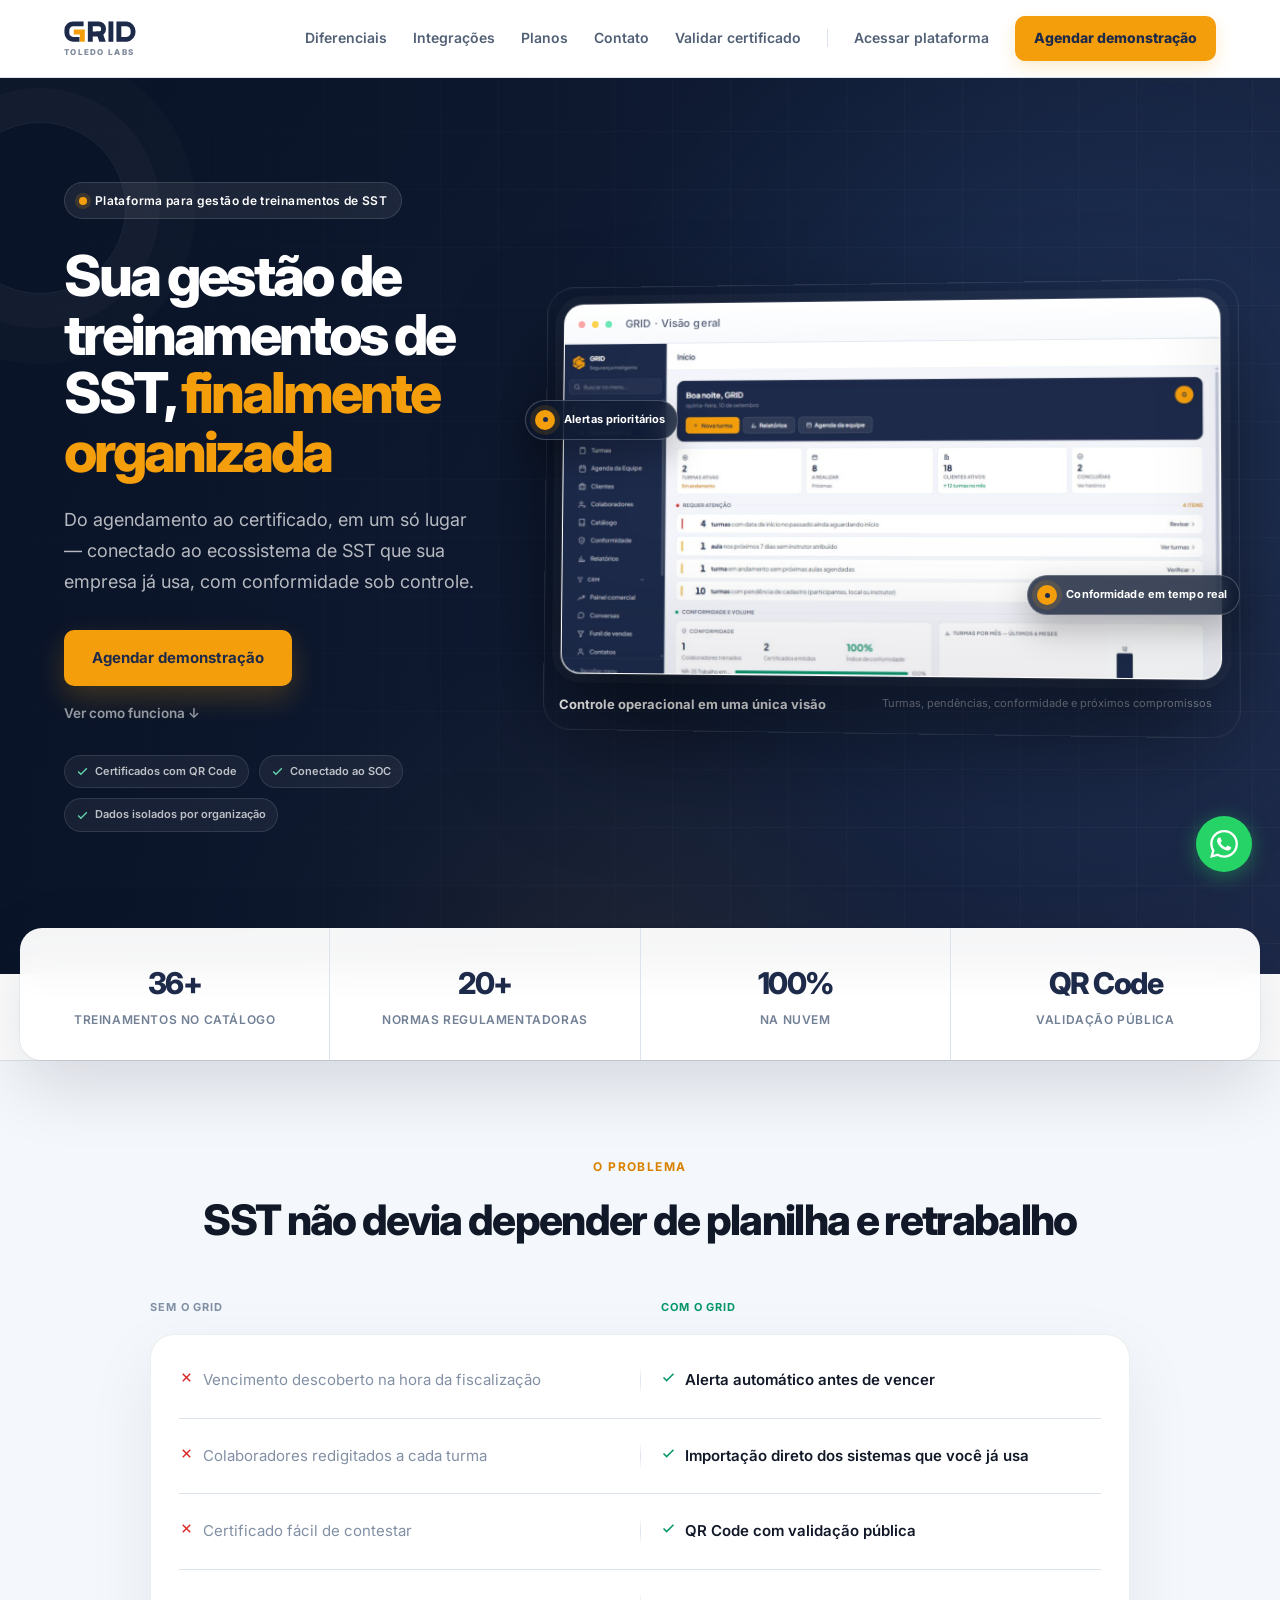
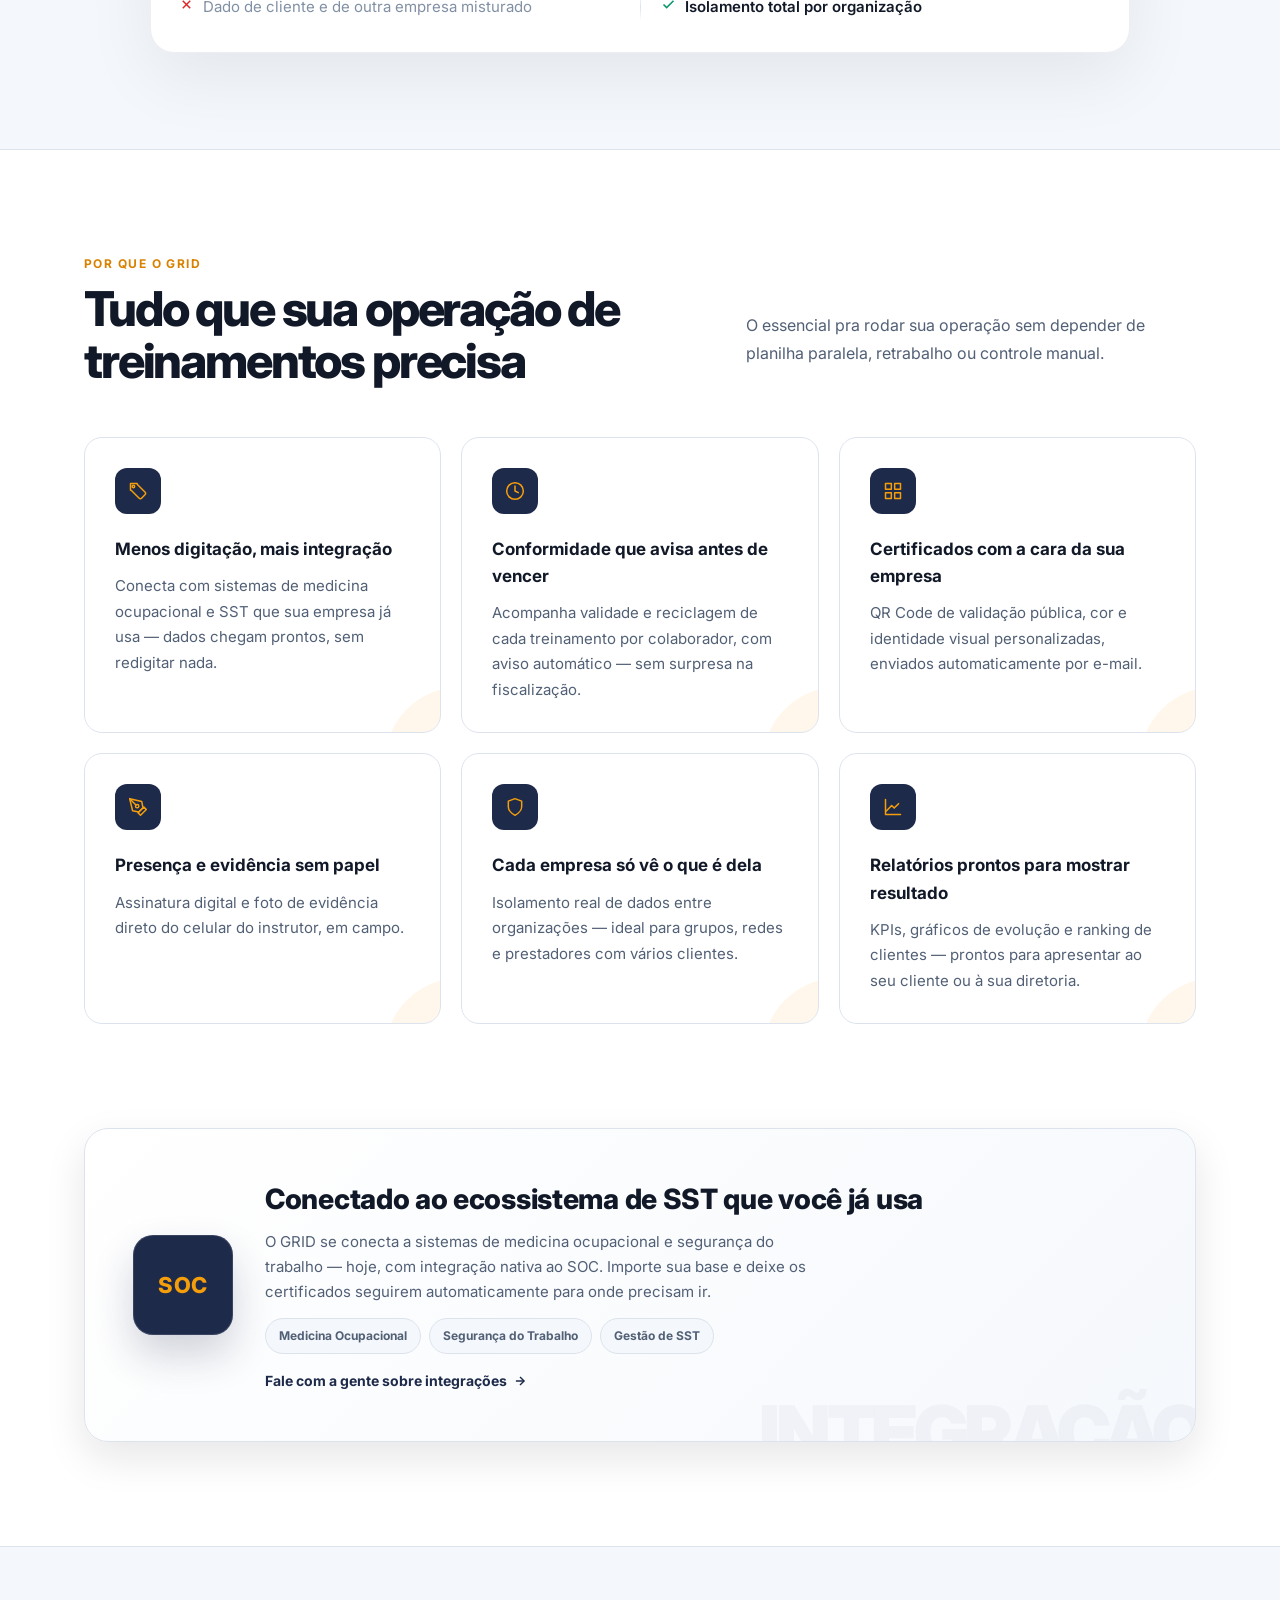
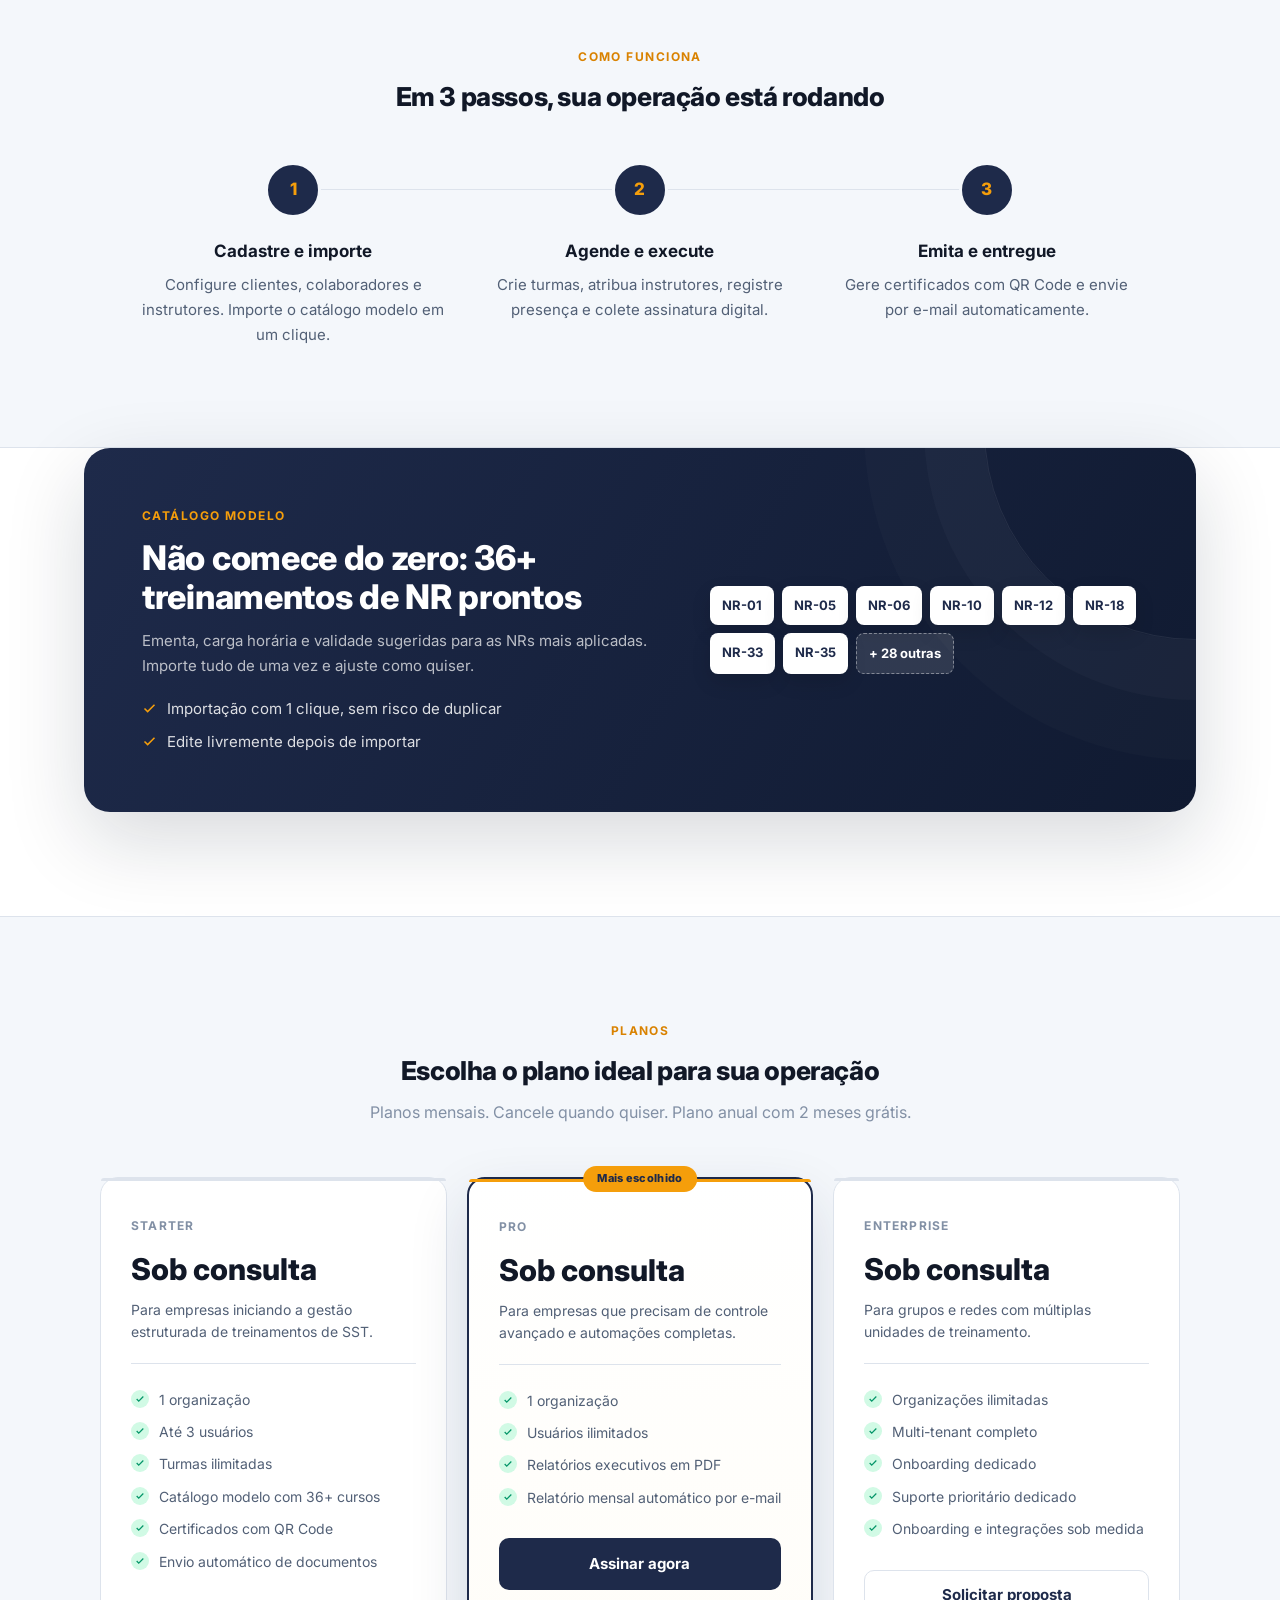
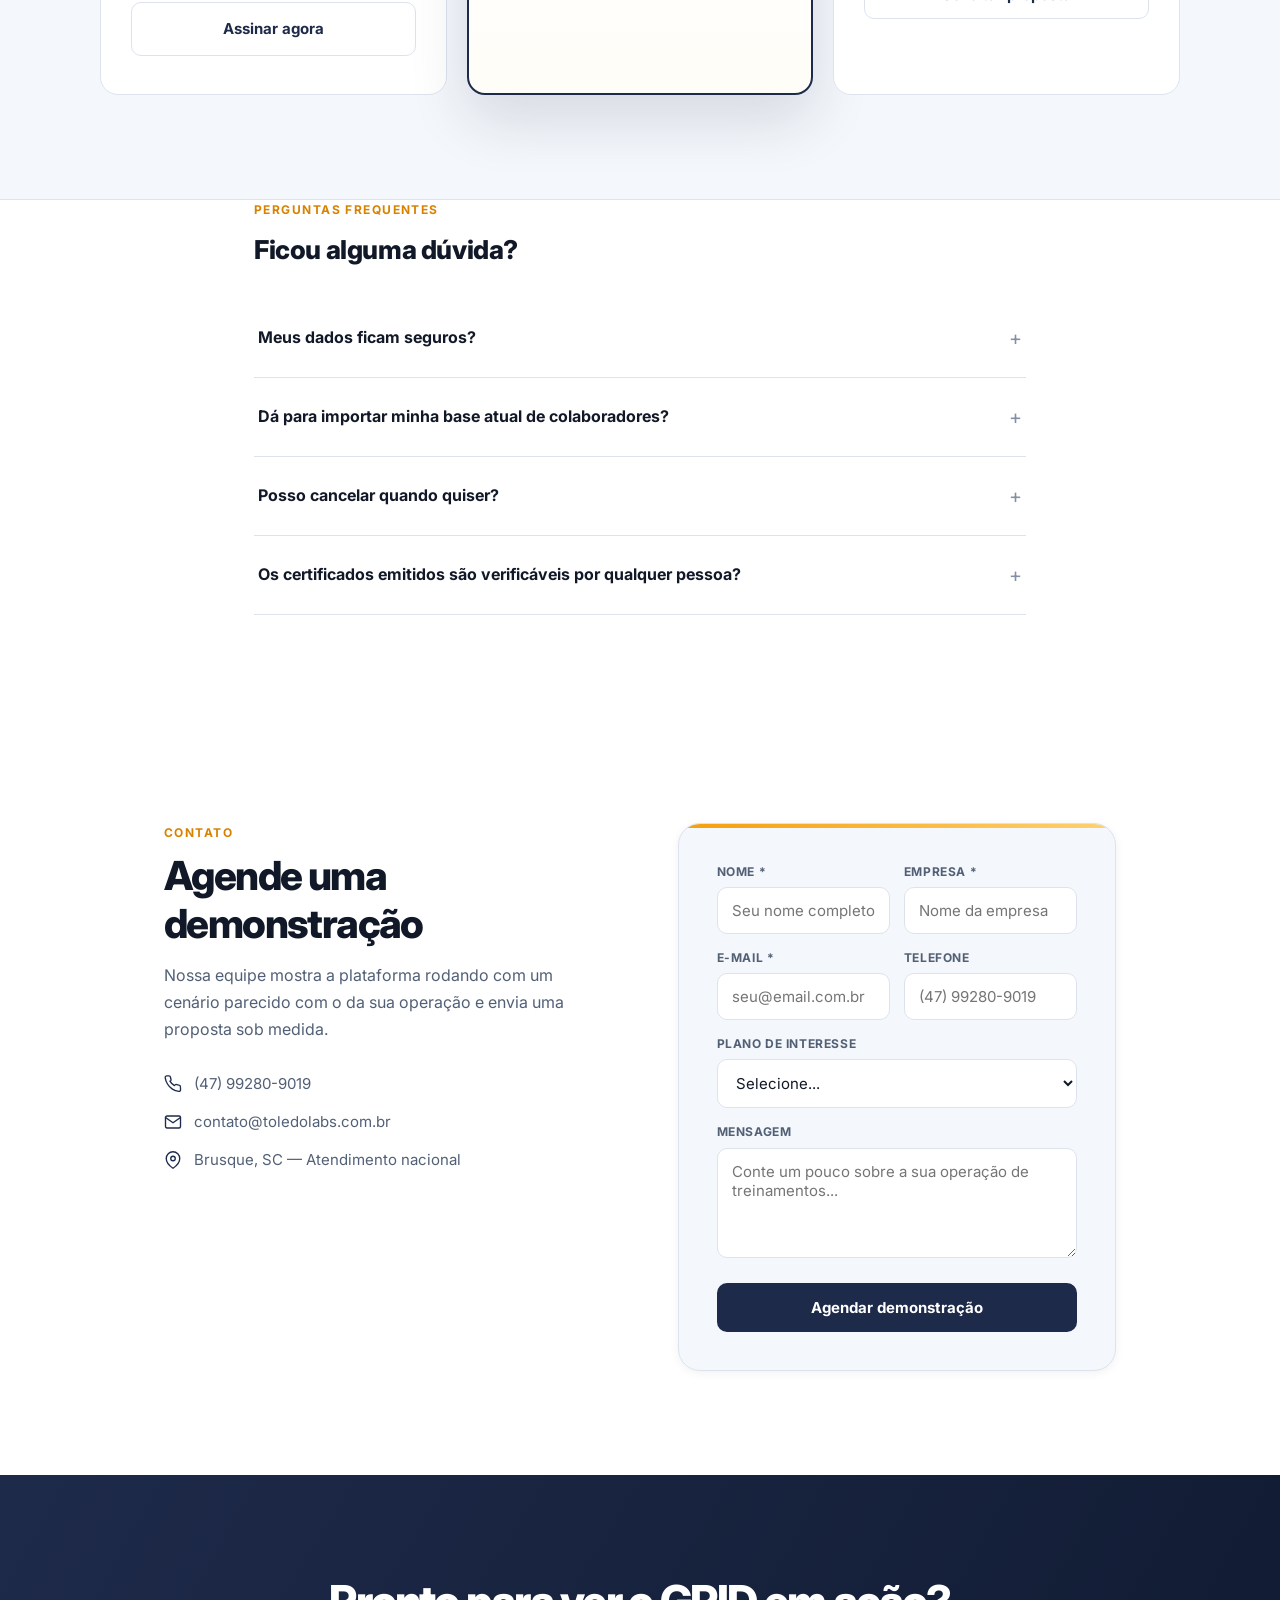
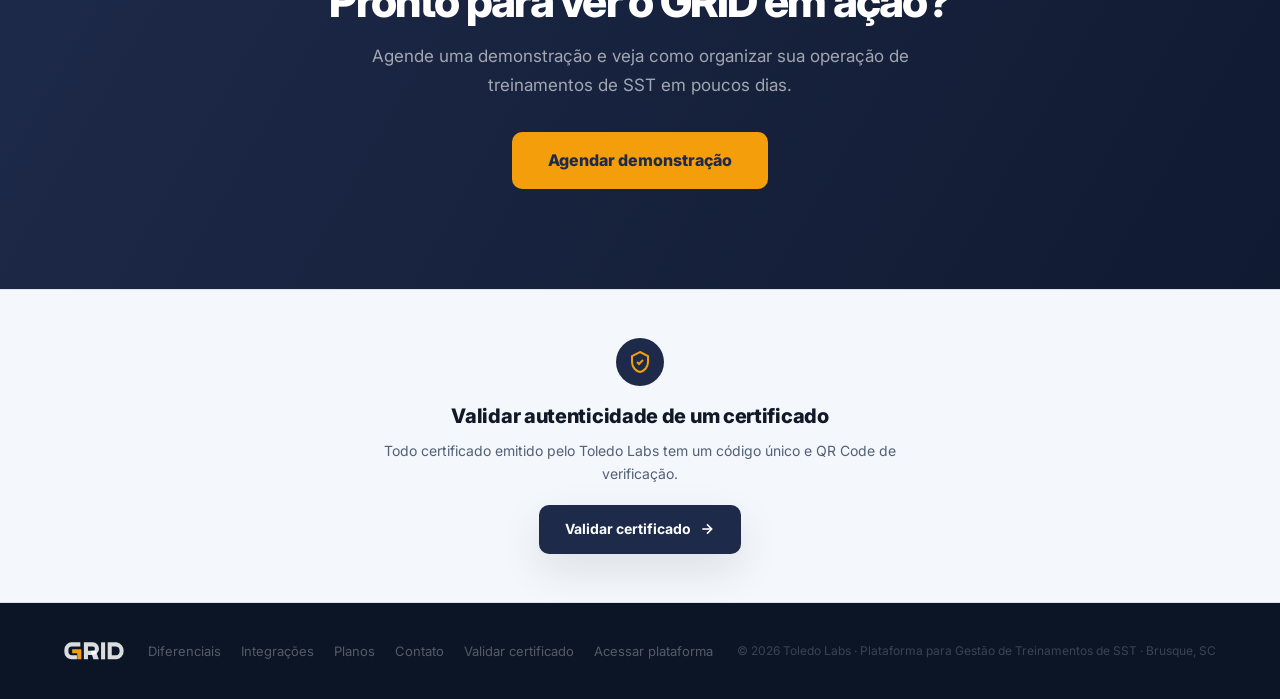
==== commit 035a2c95: "Add files via upload" ====
--- a/index.html
+++ b/index.html
@@ -196,6 +196,9 @@
 .foot-logo{display:flex;align-items:center;gap:8px;text-decoration:none}
 .foot-logo-icon{width:22px;height:auto;display:block}
 .foot-logo-name{font-size:13px;font-weight:700;color:rgba(255,255,255,.4)}
+.grid-wm{display:block;height:auto}
+.nav-logo-name .grid-wm{width:72px;color:var(--navy)}
+.foot-logo-name .grid-wm{width:60px;color:rgba(255,255,255,.85)}
 .foot-links{display:flex;gap:20px;flex-wrap:wrap}
 .foot-link{font-size:12px;color:rgba(255,255,255,.3);text-decoration:none}
 .foot-link:hover{color:rgba(255,255,255,.6)}
@@ -308,8 +311,7 @@
 <!-- Nav -->
 <nav class="nav">
   <a class="nav-logo" href="./">
-    <img class="nav-logo-icon" src="./assets/brand/grid-simbolo-colorido-nav.png" alt="Símbolo oficial GRID">
-    <div class="nav-logo-copy"><div class="nav-logo-name">GRID</div><span>TOLEDO LABS</span></div>
+    <div class="nav-logo-copy"><div class="nav-logo-name"><svg class="grid-wm" viewBox="-2 -2 353 104" role="img" aria-label="GRID"><path d="M94 12.0 H44 A31.0 31 0 0 0 12.0 43.0 V57.0 A31 31 0 0 0 44 88.0 H74" fill="none" stroke="currentColor" stroke-width="24"/><path d="M46 40 H100 V100 H76 V64 H46 Z" fill="#F59E0B"/><path d="M127.0 100 V12.0 H167 A25 25 0 0 1 167 62.0 H127.0" fill="none" stroke="currentColor" stroke-width="24" stroke-linejoin="miter"/><path d="M155 50.0 L185 50.0 L203 100 L171 100 Z" fill="currentColor"/><rect x="216" y="0" width="24" height="100" fill="currentColor"/><path d="M267.0 12.0 H305 A37 37 0 0 1 337.0 50 A37 37 0 0 1 305 88.0 H267.0 Z" fill="none" stroke="currentColor" stroke-width="24" stroke-linejoin="miter"/></svg></div><span>TOLEDO LABS</span></div>
   </a>
   <div class="nav-links">
     <a class="nav-link" href="#diferenciais">Diferenciais</a>
@@ -642,8 +644,7 @@
 <!-- Footer -->
 <footer class="foot">
   <a class="foot-logo" href="./">
-    <img class="foot-logo-icon" src="./assets/brand/grid-simbolo-amber.png" alt="Símbolo oficial GRID">
-    <div class="foot-logo-name">GRID</div>
+    <div class="foot-logo-name"><svg class="grid-wm" viewBox="-2 -2 353 104" role="img" aria-label="GRID"><path d="M94 12.0 H44 A31.0 31 0 0 0 12.0 43.0 V57.0 A31 31 0 0 0 44 88.0 H74" fill="none" stroke="currentColor" stroke-width="24"/><path d="M46 40 H100 V100 H76 V64 H46 Z" fill="#F59E0B"/><path d="M127.0 100 V12.0 H167 A25 25 0 0 1 167 62.0 H127.0" fill="none" stroke="currentColor" stroke-width="24" stroke-linejoin="miter"/><path d="M155 50.0 L185 50.0 L203 100 L171 100 Z" fill="currentColor"/><rect x="216" y="0" width="24" height="100" fill="currentColor"/><path d="M267.0 12.0 H305 A37 37 0 0 1 337.0 50 A37 37 0 0 1 305 88.0 H267.0 Z" fill="none" stroke="currentColor" stroke-width="24" stroke-linejoin="miter"/></svg></div>
   </a>
   <div class="foot-links">
     <a class="foot-link" href="#diferenciais">Diferenciais</a>
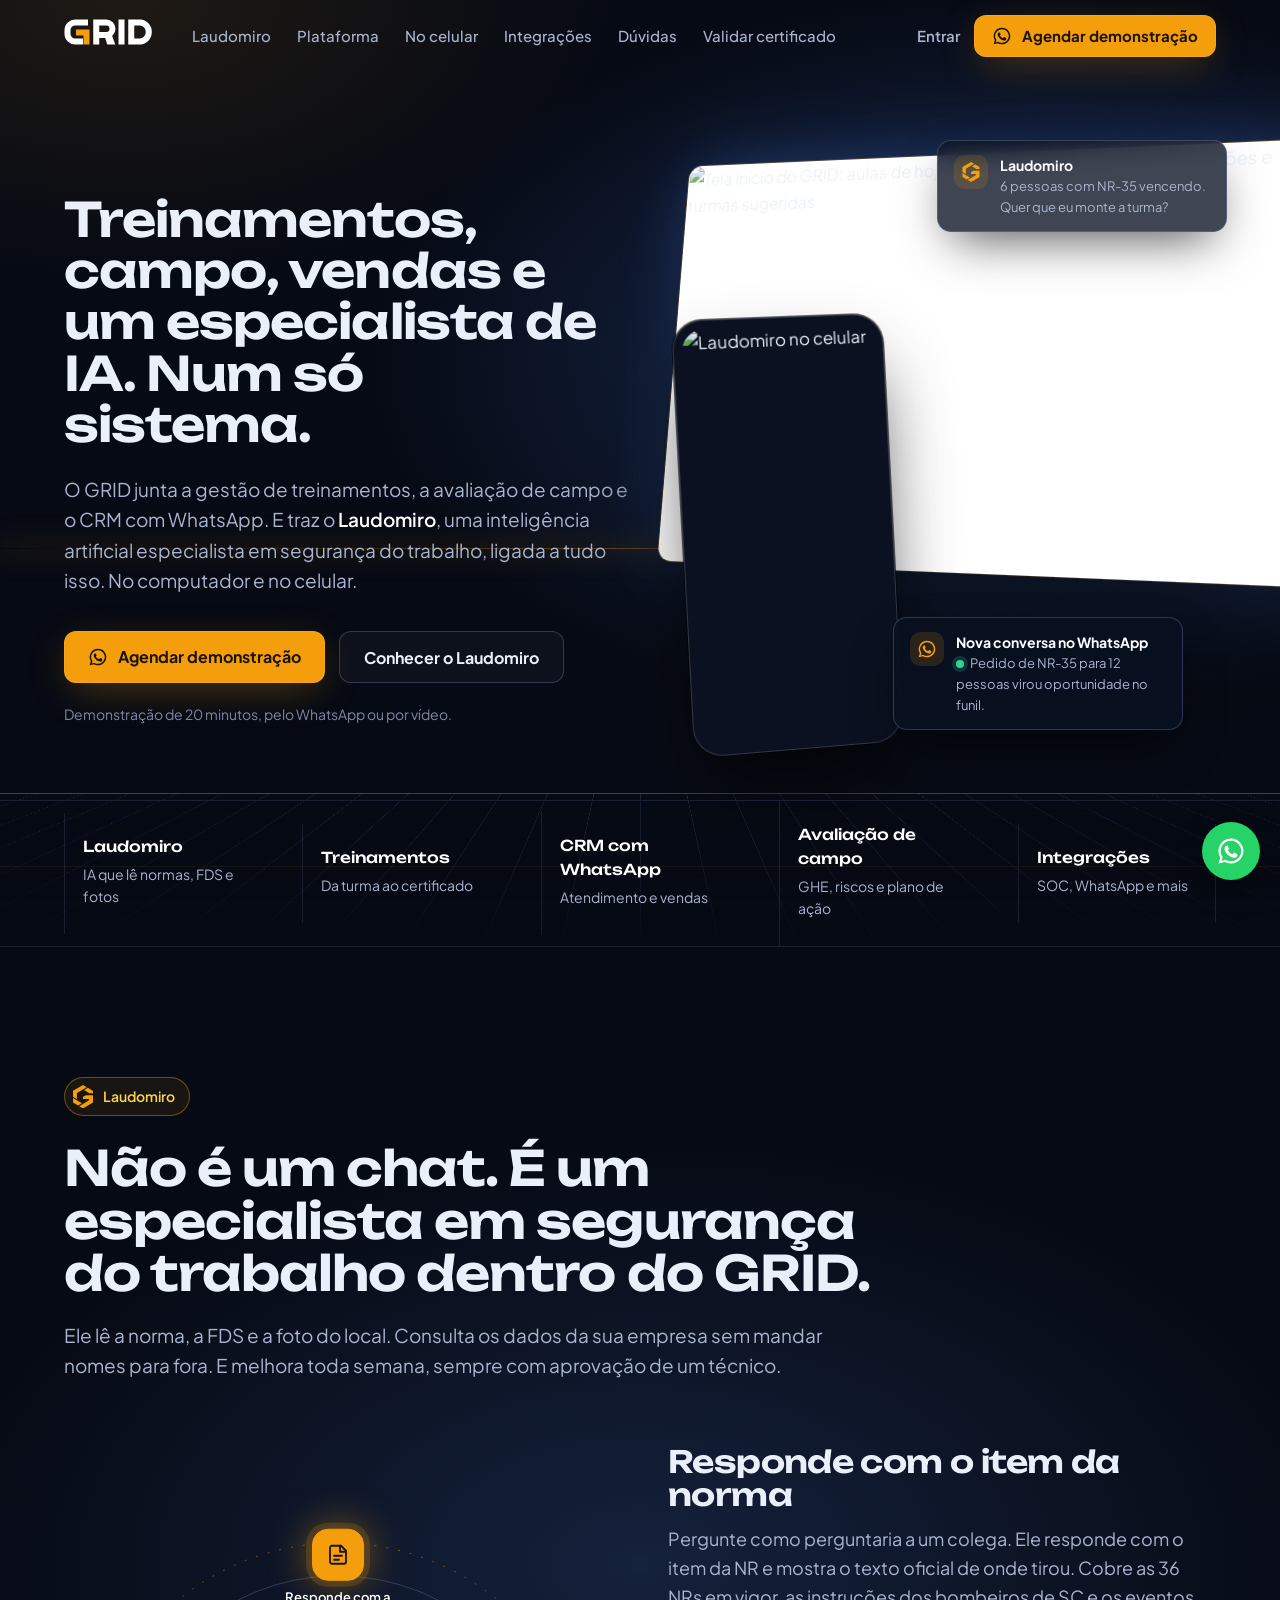
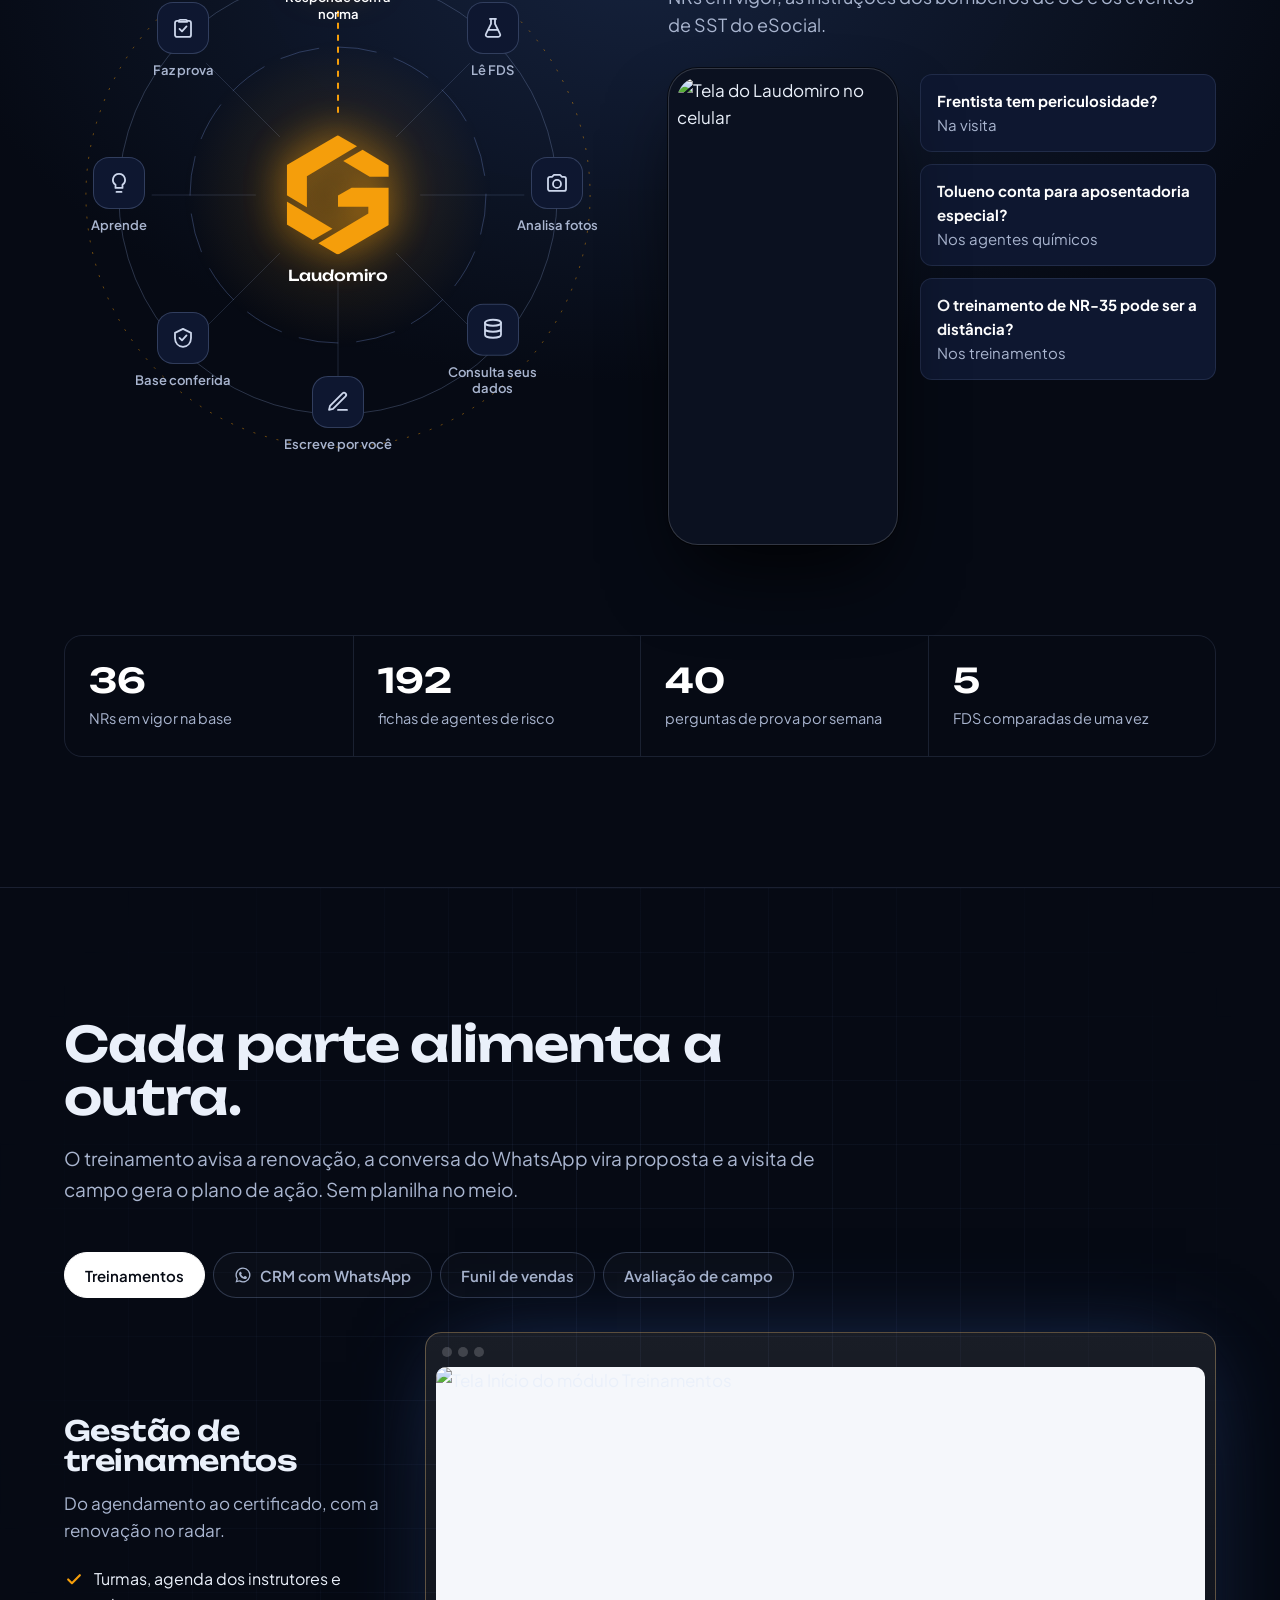
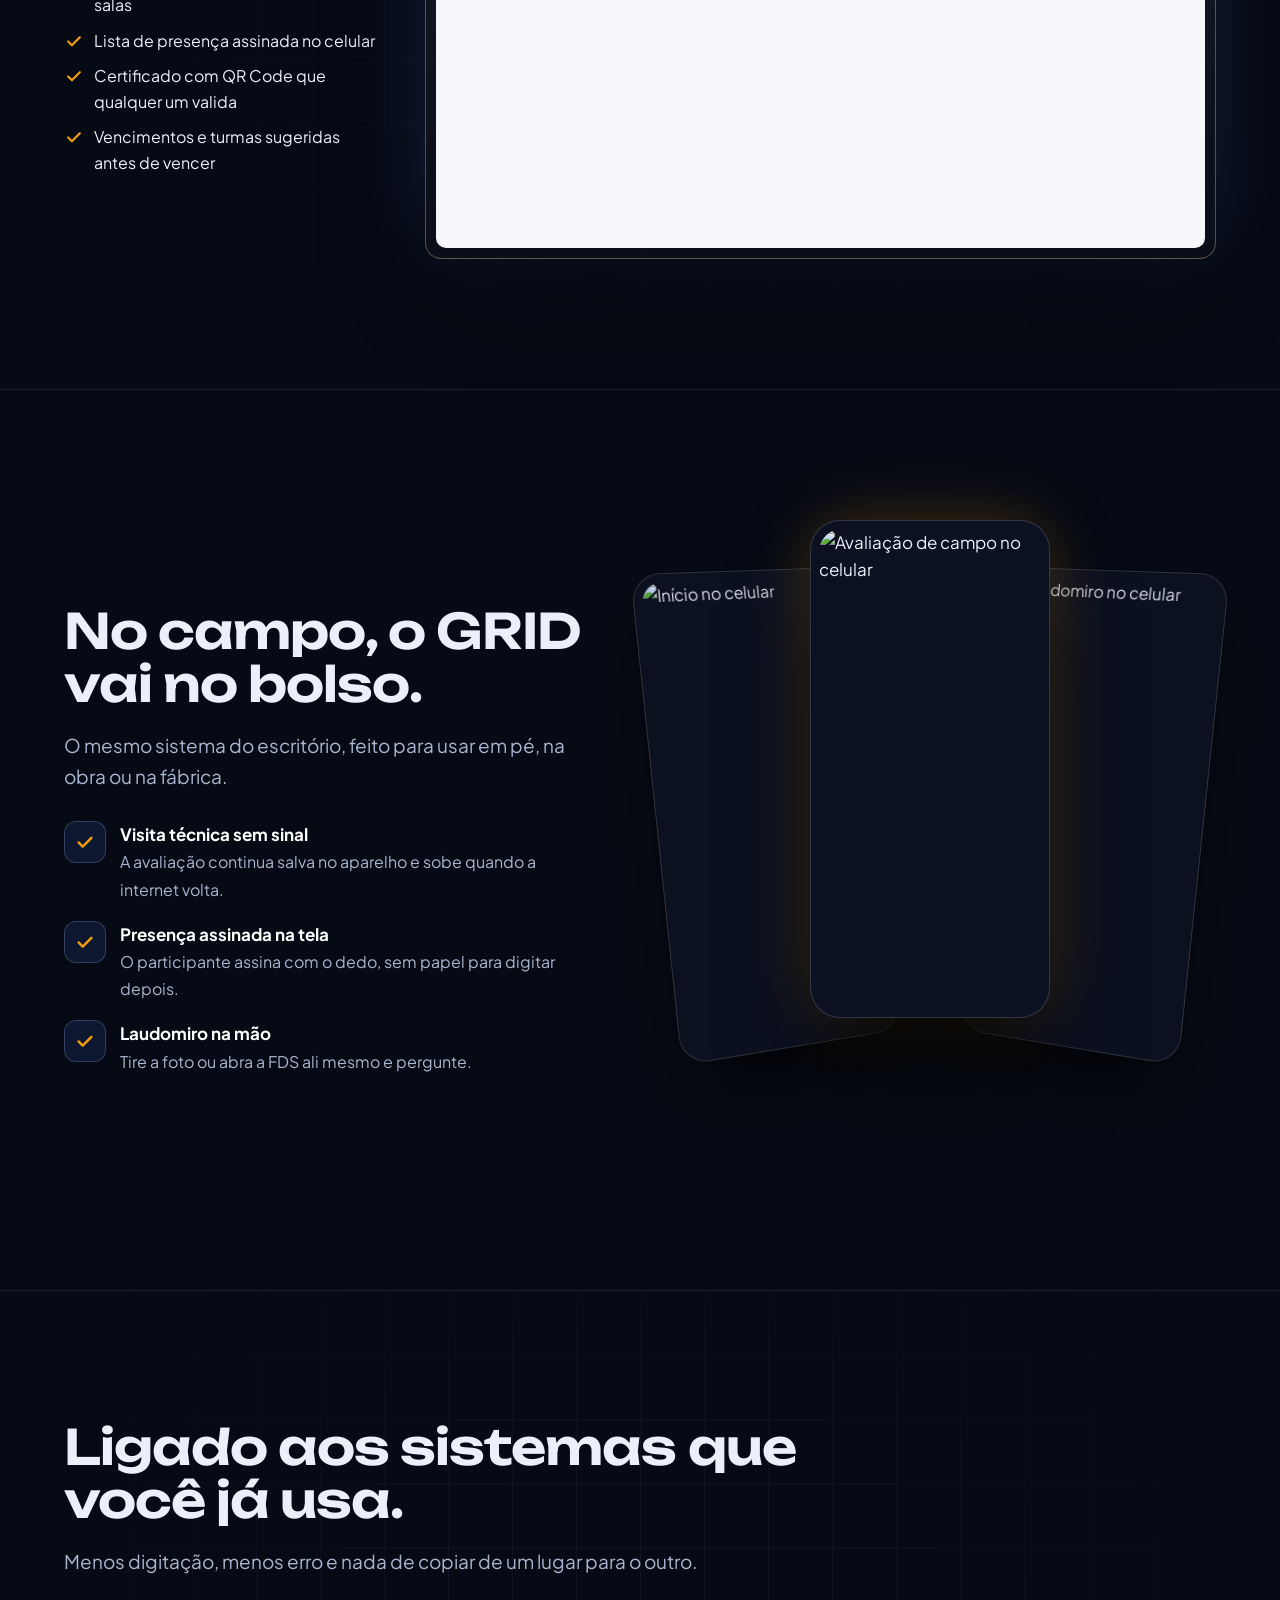
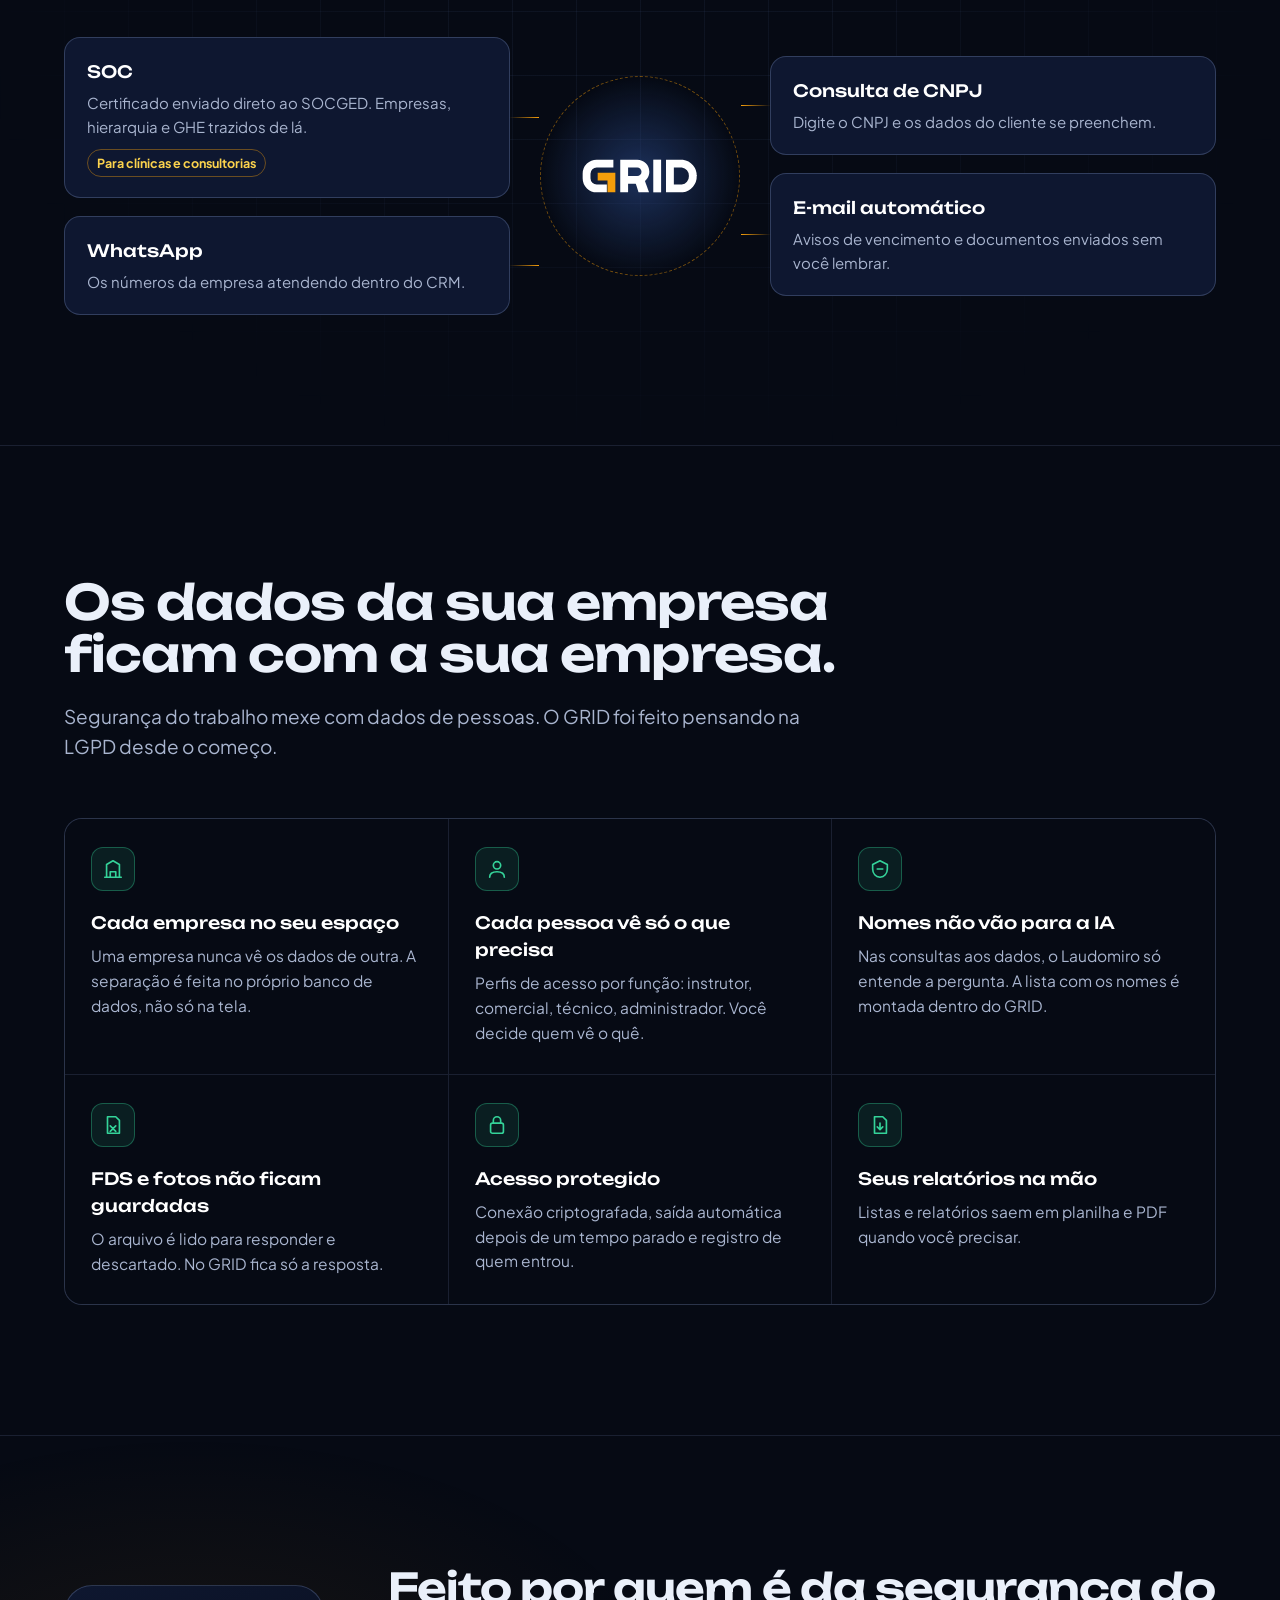
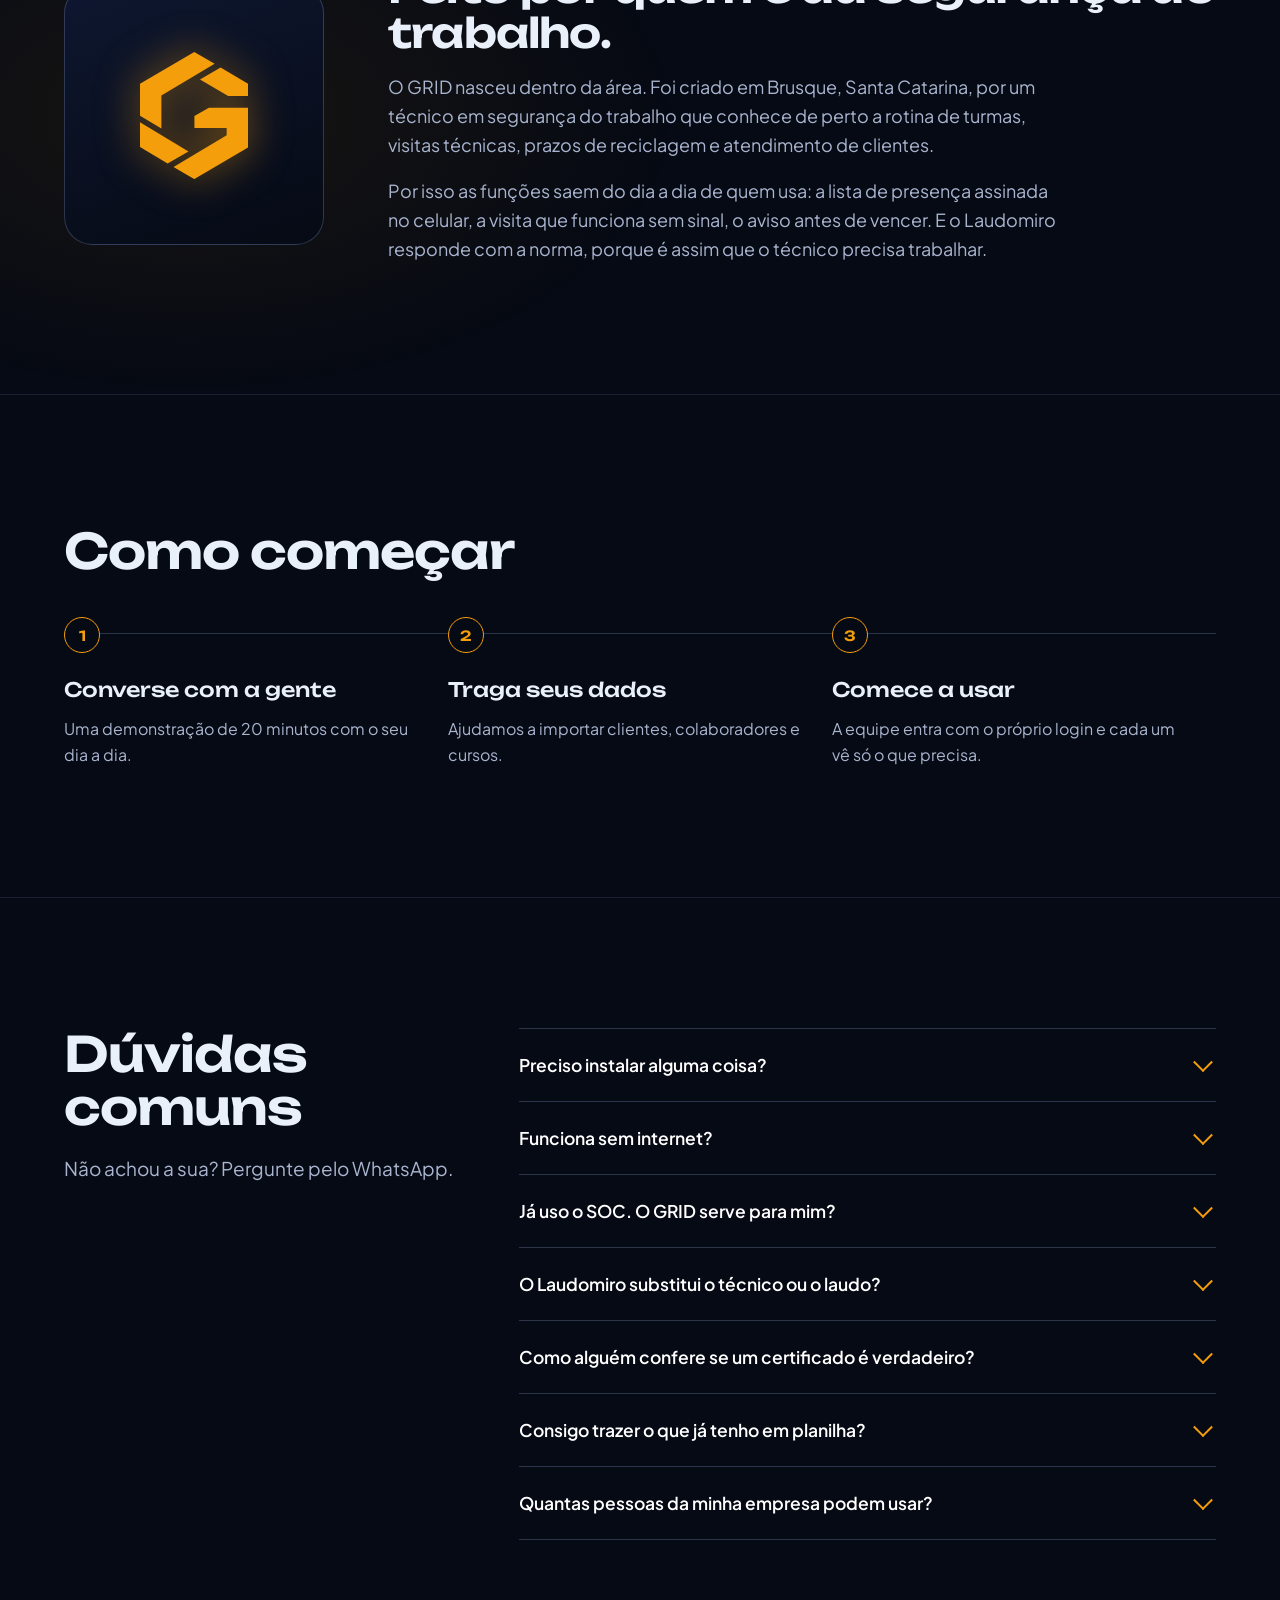
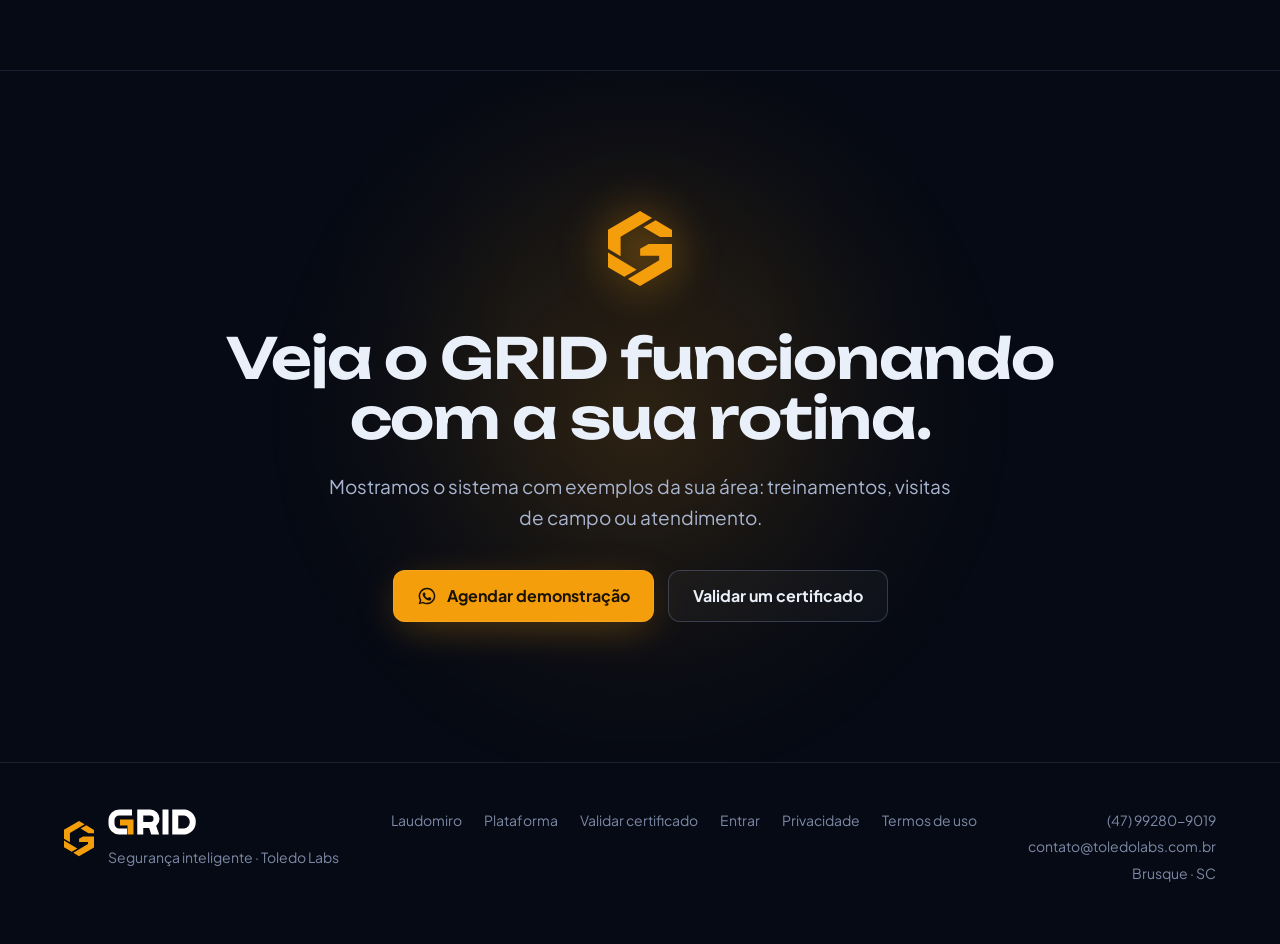
==== commit c95513b2: "Add files via upload" ====
--- a/index.html
+++ b/index.html
@@ -2,740 +2,725 @@
 <html lang="pt-BR">
 <head>
 <meta charset="UTF-8">
-<meta name="viewport" content="width=device-width,initial-scale=1.0">
-<meta name="description" content="GRID — Plataforma para gestão de treinamentos de SST, conectada ao ecossistema de medicina ocupacional e segurança do trabalho. Catálogo com 36+ cursos, certificados com QR Code e conformidade sob controle.">
-<meta name="theme-color" content="#1E2A4A">
+<meta name="viewport" content="width=device-width, initial-scale=1.0">
 <title>GRID — Segurança do trabalho inteligente</title>
-<link rel="preconnect" href="https://fonts.googleapis.com">
-<link rel="preconnect" href="https://fonts.gstatic.com" crossorigin>
-<link href="https://fonts.googleapis.com/css2?family=Inter:wght@400;500;600;700;800;900&display=swap" rel="stylesheet">
+<meta name="description" content="GRID: treinamentos, avaliação de campo com GHE, CRM com WhatsApp e o Laudomiro, a inteligência artificial especialista em segurança do trabalho, num só sistema.">
+<meta name="theme-color" content="#060A14">
+<meta property="og:title" content="GRID · Segurança inteligente">
+<meta property="og:description" content="Treinamentos, avaliação de campo, CRM com WhatsApp e o Laudomiro num só sistema.">
+<meta property="og:image" content="https://www.toledolabs.com.br/assets/site/og-grid.png">
+<meta property="og:image:width" content="1200">
+<meta property="og:image:height" content="630">
+<meta property="og:type" content="website">
+<meta property="og:url" content="https://www.toledolabs.com.br/">
+<meta name="twitter:card" content="summary_large_image">
+<link rel="canonical" href="https://www.toledolabs.com.br/">
 <link rel="icon" type="image/png" sizes="32x32" href="./icons/icon-32.png">
 <link rel="icon" type="image/png" sizes="192x192" href="./icons/icon-192.png">
 <link rel="apple-touch-icon" sizes="180x180" href="./icons/icon-180.png">
-<link rel="manifest" href="./manifest.webmanifest">
+<link rel="preconnect" href="https://fonts.googleapis.com">
+<link rel="preconnect" href="https://fonts.gstatic.com" crossorigin>
+<link href="https://fonts.googleapis.com/css2?family=Unbounded:wght@400;500;600;700&family=Plus+Jakarta+Sans:wght@400;500;600;700&display=swap" rel="stylesheet">
 <style>
-*{box-sizing:border-box;margin:0;padding:0;-webkit-tap-highlight-color:transparent}
+:root{
+  --void:#060A14; --deep:#0A1122; --panel:#0E1730; --navy:#172541; --line:rgba(150,172,222,.14); --line2:rgba(150,172,222,.26);
+  --amb:#F59E0B; --amb2:#FCD34D; --ambg:rgba(245,158,11,.35);
+  --tx:#EAF0FA; --tx2:#A9B5CF; --tx3:#7C89A6; --ok:#34D399;
+  --disp:'Unbounded',system-ui,sans-serif; --body:'Plus Jakarta Sans',system-ui,sans-serif;
+  --r:18px; --w:1200px;
+}
+*{box-sizing:border-box;margin:0;padding:0}
 html{scroll-behavior:smooth}
-body{font-family:'Inter',system-ui,sans-serif;color:#0F172A;background:#fff;line-height:1.6;overflow-x:hidden}
-:root{
-  --navy:#1E2A4A;--navy-2:#263554;--navy-3:#152038;
-  --amber:#F59E0B;--amber-h:#D97706;--amber-l:#FEF3C7;
-  --green:#059669;--green-l:#D1FAE5;--red:#DC2626;
-  --text-1:#0F172A;--text-2:#475569;--text-3:#94A3B8;
-  --border:#E2E8F0;--surface:#F8FAFC;
-  --r:10px;--r-lg:14px;--r-xl:20px;
-  --shadow-sm:0 1px 2px rgba(15,23,42,.06);
-  --shadow-md:0 8px 24px rgba(15,23,42,.08);
-  --shadow-lg:0 16px 48px rgba(15,23,42,.12);
+html,body{overflow-x:clip}
+body{background:var(--void);color:var(--tx);font-family:var(--body);font-size:17px;line-height:1.6;-webkit-font-smoothing:antialiased}
+img{display:block;max-width:100%;height:auto}
+a{color:inherit;text-decoration:none}
+:focus-visible{outline:2px solid var(--amb);outline-offset:3px;border-radius:6px}
+.wrap{max-width:var(--w);margin:0 auto;padding:0 24px}
+.wm{height:26px;width:auto;color:#fff}
+h1,h2,h3{font-family:var(--disp);font-weight:600;letter-spacing:-.02em;line-height:1.08}
+.btn{display:inline-flex;align-items:center;gap:10px;height:52px;padding:0 24px;border-radius:12px;font-weight:700;font-size:16px;white-space:nowrap;transition:transform .15s,box-shadow .2s,background .2s}
+.btn svg{width:20px;height:20px}
+.btn-amb{background:var(--amb);color:#1A1204;box-shadow:0 0 0 1px rgba(255,255,255,.08) inset,0 10px 40px -8px var(--ambg)}
+.btn-amb:hover{transform:translateY(-1px);box-shadow:0 0 0 1px rgba(255,255,255,.15) inset,0 14px 50px -6px rgba(245,158,11,.55)}
+.btn-gl{border:1px solid var(--line2);color:var(--tx);background:rgba(255,255,255,.03)}
+.btn-gl:hover{background:rgba(255,255,255,.07)}
+
+/* header */
+.top{position:fixed;inset:0 0 auto 0;z-index:50;transition:background .25s,border-color .25s;border-bottom:1px solid transparent}
+.top.sol{background:rgba(6,10,20,.82);backdrop-filter:blur(14px);-webkit-backdrop-filter:blur(14px);border-color:var(--line)}
+.top .wrap{display:flex;align-items:center;gap:28px;height:72px}
+.top .wrap>nav{display:flex;gap:26px;margin-left:12px}
+.top .wrap>nav a{font-size:15px;color:var(--tx2);font-weight:500}
+.top nav a:hover{color:#fff}
+.top .acts{margin-left:auto;display:flex;align-items:center;gap:14px}
+.top .entrar{font-size:15px;font-weight:600;color:var(--tx2)}
+.menu-b{display:none;width:42px;height:42px;border-radius:10px;border:1px solid var(--line2);background:rgba(255,255,255,.04);color:#fff;cursor:pointer;place-items:center}
+.menu-b svg{width:22px;height:22px}
+.top .menu-m{display:none}
+.top.aberto .menu-m{display:grid;gap:4px;padding:10px 24px 22px;background:rgba(6,10,20,.97);border-bottom:1px solid var(--line)}
+.menu-m a{padding:12px 0;font-size:17px;font-weight:600;border-bottom:1px solid var(--line)}
+.top .entrar:hover{color:#fff}
+.top .btn{height:42px;padding:0 18px;font-size:15px}
+
+/* hero */
+.hero{position:relative;padding:150px 0 0;min-height:100vh;overflow:hidden;isolation:isolate}
+.hero::before{content:"";position:absolute;inset:0;z-index:-2;background:
+  radial-gradient(900px 520px at 78% 38%,rgba(43,74,138,.55),transparent 70%),
+  radial-gradient(700px 400px at 10% 0%,rgba(245,158,11,.10),transparent 70%)}
+.floor{position:absolute;left:-50%;right:-50%;bottom:-2px;height:42%;z-index:-1;perspective:520px;pointer-events:none;
+  -webkit-mask-image:linear-gradient(to top,#000 30%,transparent 100%);mask-image:linear-gradient(to top,#000 30%,transparent 100%)}
+.floor i{position:absolute;inset:0;transform:rotateX(72deg);transform-origin:50% 100%;
+  background-image:linear-gradient(rgba(245,158,11,.45) 1px,transparent 1px),linear-gradient(90deg,rgba(120,150,220,.28) 1px,transparent 1px);
+  background-size:80px 80px;animation:andar 6s linear infinite}
+@keyframes andar{to{background-position:0 80px,0 0}}
+.horiz{position:absolute;left:0;right:0;bottom:42%;height:1px;z-index:-1;opacity:.55;background:linear-gradient(90deg,transparent,rgba(245,158,11,.7),transparent);box-shadow:0 0 30px 6px rgba(245,158,11,.25)}
+.hero .wrap{display:grid;grid-template-columns:minmax(0,1.05fr) minmax(0,1fr);gap:40px;align-items:center}
+.hero h1{font-size:clamp(34px,3.7vw,52px);font-weight:600;max-width:11.5em}
+.hero .lead{margin-top:24px;font-size:19px;color:var(--tx2);max-width:30em}
+.hero .lead b{color:#fff;font-weight:600}
+.hero .ctas{margin-top:36px;display:flex;gap:14px;flex-wrap:wrap}
+.hero .nota{margin-top:20px;font-size:14px;color:var(--tx3)}
+.stage{position:relative;height:620px;perspective:1600px}
+.tela{position:absolute;border-radius:14px;overflow:hidden;background:#fff;border:1px solid rgba(255,255,255,.18)}
+.tela img{width:100%}
+.stage .t1{width:118%;left:0;top:10px;transform:rotateY(-18deg) rotateX(8deg) rotateZ(1deg);transform-origin:0 50%;
+  box-shadow:0 60px 120px -30px rgba(0,0,0,.8),0 0 0 1px rgba(245,158,11,.25),0 0 80px -10px rgba(43,74,138,.9)}
+.stage .t1::after{content:"";position:absolute;inset:0;background:linear-gradient(115deg,rgba(255,255,255,.18),transparent 38%);pointer-events:none}
+.cel{position:absolute;width:210px;border-radius:30px;padding:8px;background:#0B1120;border:1px solid rgba(255,255,255,.16);box-shadow:0 40px 80px -20px rgba(0,0,0,.85),0 0 0 1px rgba(0,0,0,.6)}
+.cel img{border-radius:23px}
+.stage .c1{left:2%;bottom:20px;transform:rotateY(10deg) rotateZ(-3deg)}
+.hud{position:absolute;display:flex;gap:12px;align-items:flex-start;padding:14px 16px;border-radius:14px;max-width:290px;font-size:14px;line-height:1.45;
+  background:rgba(10,17,34,.78);border:1px solid var(--line2);backdrop-filter:blur(10px);-webkit-backdrop-filter:blur(10px);box-shadow:0 20px 50px -15px rgba(0,0,0,.7)}
+.hud b{display:block;color:#fff;font-size:14px}
+.hud small{color:var(--tx2);font-size:13px}
+.hud .ico{flex:none;width:34px;height:34px;border-radius:10px;display:grid;place-items:center;background:rgba(245,158,11,.14);color:var(--amb)}
+.hud .ico svg{width:20px;height:20px}
+.stage .h1{right:-2%;top:-10px}
+.stage .h2{right:6%;bottom:40px}
+.dot{width:8px;height:8px;border-radius:50%;background:var(--ok);box-shadow:0 0 0 4px rgba(52,211,153,.18);display:inline-block;margin-right:6px}
+.pilares{position:relative;margin-top:30px;border-top:1px solid var(--line);background:linear-gradient(to bottom,rgba(6,10,20,.2),var(--void))}
+.pilares .wrap{display:grid;grid-template-columns:repeat(5,1fr)}
+.pilares a{padding:22px 18px 26px;border-left:1px solid var(--line);font-size:14px;color:var(--tx2);transition:background .2s}
+.pilares a:last-child{border-right:1px solid var(--line)}
+.pilares a:hover{background:rgba(255,255,255,.03)}
+.pilares b{display:block;font-family:var(--disp);font-weight:500;font-size:15px;color:#fff;margin-bottom:4px}
+
+/* entrada */
+.in{opacity:0;transform:translateY(24px);animation:entra .9s cubic-bezier(.2,.7,.2,1) forwards}
+.stage .t1.in{transform:rotateY(-18deg) rotateX(8deg) rotateZ(1deg) translateY(60px);animation:sobe 1.3s .25s cubic-bezier(.2,.7,.2,1) forwards}
+@keyframes entra{to{opacity:1;transform:none}}
+@keyframes sobe{to{opacity:1;transform:rotateY(-18deg) rotateX(8deg) rotateZ(1deg)}}
+.d1{animation-delay:.1s}.d2{animation-delay:.2s}.d3{animation-delay:.35s}.d4{animation-delay:.9s}.d5{animation-delay:1.15s}.d6{animation-delay:1.35s}
+.stage .c1.in{transform:rotateY(10deg) rotateZ(-3deg) translateY(40px);animation:sobec 1.1s .7s cubic-bezier(.2,.7,.2,1) forwards}
+@keyframes sobec{to{opacity:1;transform:rotateY(10deg) rotateZ(-3deg)}}
+
+/* seções */
+section{position:relative}
+.sec{padding:130px 0}
+.sec-h{max-width:820px}
+.sec-h h2{font-size:clamp(30px,3.8vw,50px)}
+.sec-h p{margin-top:20px;color:var(--tx2);font-size:19px;max-width:40em}
+
+/* laudomiro */
+#laudomiro{background:radial-gradient(1000px 600px at 50% 40%,rgba(23,37,65,.9),var(--void) 70%);border-top:1px solid var(--line)}
+.lq-tag{display:inline-flex;align-items:center;gap:10px;padding:7px 14px 7px 8px;border-radius:999px;border:1px solid rgba(245,158,11,.4);background:rgba(245,158,11,.08);color:var(--amb2);font-size:14px;font-weight:600;margin-bottom:26px}
+.lq-tag .hex{width:20px;height:auto;color:var(--amb)}
+.lq-grid{margin-top:64px;display:grid;grid-template-columns:minmax(0,1fr) minmax(0,1fr);gap:56px;align-items:center}
+.orb{position:relative;aspect-ratio:1;width:100%;max-width:560px;margin:0 auto}
+.orb svg.an{position:absolute;inset:0;width:100%;height:100%;overflow:visible}
+.an *{vector-effect:non-scaling-stroke}
+.an .ring{fill:none;stroke:var(--line2)}
+.an .ring.d{stroke-dasharray:2 10;stroke:rgba(245,158,11,.45);transform-origin:50% 50%;animation:gira 60s linear infinite}
+.an .ring.d2{stroke-dasharray:40 18;stroke:rgba(120,150,220,.3);transform-origin:50% 50%;animation:gira 90s linear infinite reverse}
+@keyframes gira{to{transform:rotate(360deg)}}
+.an .raio{stroke:rgba(150,172,222,.18);stroke-width:1}
+.an .raio.on{stroke:var(--amb);stroke-width:2;stroke-dasharray:6 6;animation:flui 1s linear infinite}
+@keyframes flui{to{stroke-dashoffset:-12}}
+.nucleo{position:absolute;left:50%;top:50%;width:30%;transform:translate(-50%,-50%);display:grid;place-items:center}
+.nucleo::before{content:"";position:absolute;width:190%;aspect-ratio:1;border-radius:50%;background:radial-gradient(circle,rgba(245,158,11,.30),rgba(245,158,11,.06) 45%,transparent 70%);animation:pulsa 3.2s ease-in-out infinite}
+@keyframes pulsa{50%{transform:scale(1.08);opacity:.8}}
+.nucleo .hex{position:relative;width:62%;height:auto;color:var(--amb);filter:drop-shadow(0 0 18px rgba(245,158,11,.6))}
+.nucleo span{position:absolute;bottom:-34px;font-family:var(--disp);font-size:15px;font-weight:500;color:#fff;white-space:nowrap}
+.no{position:absolute;transform:translate(-50%,-50%);display:flex;flex-direction:column;align-items:center;gap:8px;background:none;border:0;color:var(--tx2);font:600 13px/1.25 var(--body);cursor:pointer;width:116px;text-align:center}
+.no i{width:52px;height:52px;border-radius:16px;display:grid;place-items:center;background:var(--panel);border:1px solid var(--line2);color:#cdd7ec;transition:all .25s}
+.no i svg{width:24px;height:24px}
+.no:hover i{border-color:rgba(245,158,11,.6);color:#fff}
+.no.on{color:#fff}
+.no.on i{background:var(--amb);color:#1A1204;border-color:var(--amb);box-shadow:0 0 0 6px rgba(245,158,11,.15),0 0 40px rgba(245,158,11,.55)}
+.painel{position:relative;min-height:660px}
+.orb{position:sticky;top:110px}
+.painel article{display:none}
+.painel article.on{display:block;animation:entra .5s ease forwards;opacity:0;transform:translateY(10px)}
+.painel h3{font-size:clamp(24px,2.4vw,32px)}
+.painel p{margin-top:14px;color:var(--tx2);font-size:18px;max-width:34em}
+.painel .prova{margin-top:28px;position:relative}
+.painel .prova .selo{position:static;margin-top:14px}
+.moldura{position:relative;border-radius:14px;overflow:hidden;border:1px solid rgba(255,255,255,.16);background:#fff;box-shadow:0 40px 80px -30px rgba(0,0,0,.85),0 0 60px -20px rgba(245,158,11,.35)}
+.moldura.alta{max-height:430px}
+.moldura.alta::after{content:"";position:absolute;inset:auto 0 0 0;height:90px;background:linear-gradient(transparent,rgba(255,255,255,.95))}
+.selo{position:absolute;left:16px;bottom:-14px;z-index:2;display:inline-flex;align-items:center;gap:8px;padding:8px 14px;border-radius:999px;background:#0B1324;border:1px solid var(--line2);font-size:13px;font-weight:600;color:#fff}
+.painel .cel{position:relative;width:230px}
+.painel .duo{display:flex;gap:22px;align-items:flex-start}
+.painel .lista{display:grid;gap:12px;margin-top:6px;flex:1}
+.painel .lista div{padding:14px 16px;border-radius:12px;background:var(--panel);border:1px solid var(--line);font-size:15px;color:var(--tx2)}
+.painel .lista b{color:#fff;display:block;font-size:15px}
+.foto-hud{position:relative;aspect-ratio:16/10;border-radius:14px;overflow:hidden;border:1px solid var(--line2);background:
+ linear-gradient(160deg,#1b2a47,#0d1527)}
+.foto-hud svg{position:absolute;inset:0;width:100%;height:100%}
+.foto-hud .pt{position:absolute;display:flex;gap:8px;align-items:center;padding:6px 10px;border-radius:8px;font-size:12.5px;font-weight:700;background:rgba(6,10,20,.85);border:1px solid}
+.foto-hud .pt.a{border-color:#F87171;color:#FCA5A5}
+.foto-hud .pt.m{border-color:var(--amb);color:var(--amb2)}
+.foto-hud .leg{position:absolute;right:12px;bottom:12px;font-size:12px;color:var(--tx3)}
+.fatos{margin-top:90px;display:grid;grid-template-columns:repeat(4,1fr);border:1px solid var(--line);border-radius:var(--r);overflow:hidden}
+.fatos div{padding:26px 24px;border-left:1px solid var(--line)}
+.fatos div:first-child{border-left:0}
+.fatos b{display:block;font-family:var(--disp);font-weight:600;font-size:34px;color:#fff;line-height:1.1}
+.fatos span{display:block;margin-top:8px;font-size:14.5px;color:var(--tx2)}
+
+/* plataforma */
+#plataforma{border-top:1px solid var(--line)}
+.grade::before{content:"";position:absolute;inset:0;z-index:-1;pointer-events:none;background-image:linear-gradient(rgba(120,150,220,.07) 1px,transparent 1px),linear-gradient(90deg,rgba(120,150,220,.07) 1px,transparent 1px);background-size:64px 64px;-webkit-mask-image:radial-gradient(ellipse at 50% 40%,#000 20%,transparent 75%);mask-image:radial-gradient(ellipse at 50% 40%,#000 20%,transparent 75%)}
+.grade{isolation:isolate}
+.abas{margin-top:48px;display:flex;gap:8px;flex-wrap:wrap}
+.abas button{height:46px;padding:0 20px;border-radius:999px;border:1px solid var(--line2);background:rgba(255,255,255,.02);color:var(--tx2);font:600 15px var(--body);cursor:pointer;display:inline-flex;gap:8px;align-items:center}
+.abas button svg{width:18px;height:18px}
+.abas button[aria-selected="true"]{background:#fff;color:var(--void);border-color:#fff}
+.vitrine{margin-top:34px;display:grid;grid-template-columns:minmax(0,.8fr) minmax(0,2fr);gap:44px;align-items:center}
+.vitrine .txt h3{font-size:28px}
+.vitrine .txt p{margin-top:14px;color:var(--tx2)}
+.vitrine .txt ul{list-style:none;margin-top:22px;display:grid;gap:10px}
+.vitrine .txt li{display:flex;gap:10px;font-size:16px;color:var(--tx)}
+.vitrine .txt li svg{flex:none;width:20px;height:20px;color:var(--amb);margin-top:3px}
+.vitrine .txt .dif{margin-top:22px;padding:12px 14px;border-radius:12px;border:1px solid rgba(245,158,11,.35);background:rgba(245,158,11,.07);font-size:15px;color:var(--amb2)}
+.janela{position:relative;border-radius:16px;padding:10px;outline:1px solid rgba(245,158,11,.22);outline-offset:-1px;background:linear-gradient(180deg,rgba(255,255,255,.08),rgba(255,255,255,.02));border:1px solid var(--line2);box-shadow:0 50px 100px -40px rgba(0,0,0,.9),0 0 90px -30px rgba(43,74,138,.9)}
+.janela .barra{display:flex;gap:6px;padding:4px 6px 10px}
+.janela .barra i{width:10px;height:10px;border-radius:50%;background:rgba(255,255,255,.18)}
+.janela .vid{position:relative;border-radius:10px;overflow:hidden;aspect-ratio:16/10;background:#f5f7fb}
+.janela img{position:absolute;inset:0;width:100%;height:100%;object-fit:cover;object-position:top left;opacity:0;transition:opacity .45s}
+.janela img.on{opacity:1}
+.scan{position:absolute;left:0;right:0;height:2px;top:0;background:linear-gradient(90deg,transparent,var(--amb),transparent);box-shadow:0 0 20px 4px rgba(245,158,11,.5);opacity:0;pointer-events:none}
+.scan.vai{animation:scan .8s ease forwards}
+@keyframes scan{0%{top:0;opacity:1}100%{top:100%;opacity:0}}
+.vitrine .txt article{display:none}
+.vitrine .txt article.on{display:block}
+
+/* celular */
+#celular{border-top:1px solid var(--line);overflow:hidden}
+#celular .wrap{display:grid;grid-template-columns:minmax(0,1fr) minmax(0,1.1fr);gap:60px;align-items:center}
+.leque{position:relative;height:640px;perspective:1400px}
+.leque .cel{width:240px;top:40px}
+.leque .k1{left:4%;transform:rotateY(22deg) rotateZ(-6deg) translateZ(-60px);opacity:.92}
+.leque .k2{left:calc(50% - 120px);top:0;z-index:2;box-shadow:0 60px 100px -20px rgba(0,0,0,.9),0 0 70px -10px rgba(245,158,11,.35)}
+.leque .k3{right:4%;transform:rotateY(-22deg) rotateZ(6deg) translateZ(-60px);opacity:.92}
+.itens{margin-top:30px;display:grid;gap:18px}
+.itens>div{display:flex;gap:14px}
+.itens i{flex:none;width:42px;height:42px;border-radius:12px;display:grid;place-items:center;background:var(--panel);border:1px solid var(--line2);color:var(--amb)}
+.itens i svg{width:22px;height:22px}
+.itens b{display:block;color:#fff}
+.itens span{color:var(--tx2);font-size:16px}
+
+/* integrações */
+#integracoes{border-top:1px solid var(--line)}
+.circ{margin-top:60px;position:relative;display:grid;grid-template-columns:1fr auto 1fr;gap:30px;align-items:center}
+.circ .lado{display:grid;gap:18px}
+.circ .cx{padding:20px 22px;border-radius:16px;background:var(--panel);border:1px solid var(--line2);position:relative}
+.circ .cx b{display:block;font-family:var(--disp);font-weight:500;color:#fff;font-size:17px}
+.circ .cx span{display:block;margin-top:6px;color:var(--tx2);font-size:15px}
+.circ .cx em{font-style:normal;display:inline-block;margin-top:10px;font-size:12.5px;font-weight:700;color:var(--amb2);border:1px solid rgba(245,158,11,.4);padding:3px 9px;border-radius:999px}
+.circ .meio{width:200px;height:200px;border-radius:50%;display:grid;place-items:center;position:relative;background:radial-gradient(circle,rgba(43,74,138,.6),transparent 70%)}
+.circ .meio::before{content:"";position:absolute;inset:0;border-radius:50%;border:1px dashed rgba(245,158,11,.45);animation:gira 40s linear infinite}
+.circ .meio .wm{height:34px}
+.circ .lado.e .cx::after,.circ .lado.d .cx::before{content:"";position:absolute;top:50%;width:30px;height:1px;background:linear-gradient(90deg,var(--amb),transparent)}
+.circ .lado.e .cx::after{right:-30px;transform:scaleX(-1)}
+.circ .lado.d .cx::before{left:-30px}
+
+/* segurança */
+#seguranca{border-top:1px solid var(--line)}
+.cofre{margin-top:56px;display:grid;grid-template-columns:repeat(3,1fr);gap:1px;background:var(--line);border:1px solid var(--line);border-radius:var(--r);overflow:hidden}
+.cofre>div{background:var(--void);padding:28px 26px}
+.cofre i{width:44px;height:44px;border-radius:12px;display:grid;place-items:center;background:rgba(52,211,153,.10);border:1px solid rgba(52,211,153,.35);color:var(--ok);margin-bottom:18px}
+.cofre i svg{width:22px;height:22px}
+.cofre b{display:block;font-family:var(--disp);font-weight:500;font-size:17px;color:#fff}
+.cofre span{display:block;margin-top:8px;color:var(--tx2);font-size:15.5px}
+/* quem faz */
+#quem{border-top:1px solid var(--line);background:radial-gradient(700px 400px at 15% 50%,rgba(245,158,11,.08),transparent 70%)}
+.quem{display:grid;grid-template-columns:260px minmax(0,1fr);gap:64px;align-items:center}
+.quem-sim{aspect-ratio:1;border-radius:28px;display:grid;place-items:center;border:1px solid var(--line2);background:linear-gradient(160deg,var(--panel),var(--void))}
+.quem-sim .hex{width:42%;height:auto;color:var(--amb);filter:drop-shadow(0 0 20px rgba(245,158,11,.5))}
+.quem h2{font-size:clamp(28px,3.2vw,42px)}
+.quem p{margin-top:18px;color:var(--tx2);font-size:18px;max-width:38em}
+/* dúvidas */
+#duvidas{border-top:1px solid var(--line)}
+.duv{display:grid;grid-template-columns:minmax(0,.8fr) minmax(0,1.4fr);gap:56px;align-items:start}
+.faq details{border-bottom:1px solid var(--line2)}
+.faq details:first-child{border-top:1px solid var(--line2)}
+.faq summary{list-style:none;cursor:pointer;padding:22px 40px 22px 0;position:relative;font-weight:600;font-size:17.5px;color:#fff}
+.faq summary::-webkit-details-marker{display:none}
+.faq summary::after{content:"";position:absolute;right:6px;top:50%;width:12px;height:12px;border-right:2px solid var(--amb);border-bottom:2px solid var(--amb);transform:translateY(-70%) rotate(45deg);transition:transform .2s}
+.faq details[open] summary::after{transform:translateY(-30%) rotate(-135deg)}
+.faq details p{padding:0 40px 22px 0;color:var(--tx2);font-size:16.5px}
+video.demo{display:block;width:100%;height:auto;background:#f5f7fb}
+/* começar */
+#comecar{border-top:1px solid var(--line)}
+.passos{margin-top:56px;display:grid;grid-template-columns:repeat(3,1fr);gap:0;counter-reset:p;border-top:1px solid var(--line2)}
+.passos li{list-style:none;padding:30px 30px 0 0;position:relative}
+.passos li::before{counter-increment:p;content:counter(p);position:absolute;top:-17px;left:0;width:34px;height:34px;border-radius:50%;display:grid;place-items:center;background:var(--void);border:1px solid var(--amb);color:var(--amb);font:600 14px var(--disp)}
+.passos b{display:block;font-family:var(--disp);font-weight:500;font-size:20px;margin-top:10px}
+.passos span{display:block;margin-top:10px;color:var(--tx2);font-size:16px;max-width:22em}
+
+/* final */
+.final{padding:140px 24px;text-align:center;position:relative;overflow:hidden;border-top:1px solid var(--line)}
+.final::before{content:"";position:absolute;left:50%;top:50%;width:900px;height:900px;transform:translate(-50%,-50%);background:radial-gradient(circle,rgba(245,158,11,.16),transparent 60%)}
+.final .hex{position:relative;width:64px;height:auto;color:var(--amb);margin:0 auto 34px;filter:drop-shadow(0 0 22px rgba(245,158,11,.6))}
+.final h2{position:relative;font-size:clamp(32px,4.4vw,58px);max-width:15em;margin:0 auto}
+.final p{position:relative;margin:22px auto 0;color:var(--tx2);font-size:19px;max-width:34em}
+.final .ctas{position:relative;margin-top:38px;display:flex;gap:14px;justify-content:center;flex-wrap:wrap}
+footer{border-top:1px solid var(--line);padding:46px 0 60px;color:var(--tx3);font-size:14px}
+footer .wrap{display:flex;flex-wrap:wrap;gap:28px;align-items:flex-start;justify-content:space-between}
+footer .marca{display:flex;align-items:center;gap:14px}
+footer .marca .hex{width:30px;height:auto;color:var(--amb)}
+footer nav{display:flex;flex-wrap:wrap;gap:22px}
+footer nav a:hover{color:#fff}
+footer .ct{display:grid;gap:4px;text-align:right}
+.wa-f{position:fixed;right:20px;bottom:20px;z-index:60;width:58px;height:58px;border-radius:50%;display:grid;place-items:center;background:#25D366;color:#fff;box-shadow:0 12px 30px -6px rgba(0,0,0,.6)}
+.wa-f svg{width:30px;height:30px}
+@media (max-width:720px){.wa-f{opacity:0;pointer-events:none;transition:opacity .25s}.wa-f.ve{opacity:1;pointer-events:auto}}
+
+/* responsivo */
+@media (max-width:1080px){
+  .top .wrap>nav{display:none}
+  .menu-b{display:grid}
+  .hero .wrap{grid-template-columns:1fr}
+  .stage{height:560px;margin-top:20px}
+  .stage .t1{width:80%;left:10%}
+  .stage .c1{left:0}
+  .orb{position:relative;top:auto}
+  .painel{min-height:0}
+  .pilares .wrap{grid-template-columns:repeat(3,1fr)}
+  .lq-grid{grid-template-columns:1fr}
+  .painel{min-height:0}
+  .vitrine{grid-template-columns:1fr}
+  #celular .wrap{grid-template-columns:1fr}
+  .circ{grid-template-columns:1fr}
+  .circ .meio{margin:0 auto;order:-1}
+  .circ .lado .cx::before,.circ .lado .cx::after{display:none}
+  .cofre{grid-template-columns:1fr 1fr}
+  .duv{grid-template-columns:1fr;gap:20px}
 }
-.reveal{opacity:0;transform:translateY(16px);transition:opacity .6s ease,transform .6s ease}
-.reveal.in{opacity:1;transform:translateY(0)}
-/* Nav */
-.nav{position:sticky;top:0;z-index:100;background:rgba(255,255,255,.85);backdrop-filter:saturate(180%) blur(10px);border-bottom:1px solid var(--border);padding:0 5%;height:68px;display:flex;align-items:center;justify-content:space-between;gap:16px}
-.nav-logo{display:flex;align-items:center;gap:10px;text-decoration:none}
-.nav-logo-icon{width:30px;height:auto;flex-shrink:0;display:block}
-.nav-logo-name{font-size:16px;font-weight:800;color:var(--navy);letter-spacing:-.3px}
-.nav-links{display:flex;gap:24px;align-items:center}
-.nav-link{font-size:13px;color:var(--text-2);text-decoration:none;font-weight:500;transition:color .15s}
-.nav-link:hover{color:var(--navy)}
-.nav-sep{width:1px;height:18px;background:var(--border)}
-.nav-cta{background:var(--navy);color:#fff;border:none;border-radius:var(--r);padding:9px 20px;font-size:13px;font-weight:600;cursor:pointer;transition:transform .15s,background .15s;text-decoration:none;display:inline-block}
-.nav-cta:hover{background:var(--navy-2);transform:translateY(-1px)}
-.nav-hamburger{display:none;background:none;border:none;cursor:pointer;padding:6px;color:var(--navy)}
-.nav-hamburger svg{width:22px;height:22px;stroke:currentColor;fill:none;stroke-width:2}
-.mobile-menu{display:none;position:fixed;inset:0;top:68px;background:#fff;z-index:99;padding:24px 5%;border-top:1px solid var(--border);flex-direction:column;gap:0}
-.mobile-menu.open{display:flex}
-.mobile-menu a{font-size:15px;color:var(--text-1);text-decoration:none;font-weight:500;padding:14px 0;border-bottom:1px solid var(--border);display:block}
-.mobile-menu .nav-cta{background:var(--navy);color:#fff;padding:14px 20px;border-radius:var(--r);text-align:center;margin-top:16px;border:none;font-size:15px}
-/* Hero */
-.hero{position:relative;padding:80px 5% 56px;text-align:center;background:radial-gradient(1200px 480px at 50% -10%,#EEF2FF 0%,#fff 60%);border-bottom:1px solid var(--surface);overflow:hidden}
-.hero-pill{display:inline-flex;align-items:center;gap:8px;background:#fff;border:1px solid var(--border);border-radius:20px;padding:7px 16px;font-size:12px;font-weight:600;color:var(--navy);letter-spacing:.03em;margin-bottom:26px;box-shadow:var(--shadow-sm)}
-.hero-pill-dot{width:8px;height:8px;border-radius:50%;background:var(--amber);flex-shrink:0;box-shadow:0 0 0 3px var(--amber-l)}
-.hero h1{font-size:clamp(28px,4.6vw,46px);font-weight:800;color:var(--text-1);line-height:1.15;letter-spacing:-.8px;margin-bottom:18px;max-width:720px;margin-left:auto;margin-right:auto}
-.hero h1 em{font-style:normal;color:var(--navy);position:relative;white-space:nowrap}
-.hero h1 em::after{content:'';position:absolute;left:0;right:0;bottom:2px;height:9px;background:var(--amber-l);z-index:-1;border-radius:3px}
-.hero-sub{font-size:16.5px;color:var(--text-2);line-height:1.7;max-width:540px;margin:0 auto 30px}
-.hero-btns{display:flex;gap:12px;justify-content:center;flex-wrap:wrap;margin-bottom:12px}
-.btn-primary{background:var(--navy);color:#fff;border:none;border-radius:var(--r);padding:15px 32px;font-size:15px;font-weight:700;cursor:pointer;transition:transform .15s,background .15s,box-shadow .15s;text-decoration:none;display:inline-block;box-shadow:var(--shadow-md)}
-.btn-primary:hover{background:var(--navy-2);transform:translateY(-2px)}
-.btn-ghost{background:#fff;color:var(--navy);border:1.5px solid var(--border);border-radius:var(--r);padding:14px 30px;font-size:15px;font-weight:600;cursor:pointer;transition:border-color .15s,transform .15s;text-decoration:none;display:inline-block}
-.btn-ghost:hover{border-color:var(--navy);transform:translateY(-2px)}
-.hero-link{display:inline-flex;align-items:center;gap:6px;font-size:13.5px;font-weight:600;color:var(--text-3);text-decoration:none;margin-bottom:30px;transition:color .15s}
-.hero-link:hover{color:var(--navy)}
-.hero-badges{display:flex;gap:10px;justify-content:center;flex-wrap:wrap}
-.hero-badge{display:flex;align-items:center;gap:6px;font-size:12px;font-weight:600;color:var(--text-2);background:var(--surface);border:1px solid var(--border);border-radius:20px;padding:6px 13px}
-.hero-badge svg{width:13px;height:13px;stroke:var(--green);fill:none;stroke-width:2.4}
-/* Stats */
-.stats{display:flex;justify-content:center;border-bottom:1px solid var(--border);background:#fff}
-.stat{padding:26px 48px;text-align:center;border-right:1px solid var(--border)}
-.stat:last-child{border-right:none}
-.stat-n{font-size:26px;font-weight:800;color:var(--navy);letter-spacing:-.4px}
-.stat-l{font-size:11px;color:var(--text-3);margin-top:3px;font-weight:600;text-transform:uppercase;letter-spacing:.05em}
-/* Seção wrapper */
-.sec{padding:76px 5%;max-width:1120px;margin:0 auto}
-.sec-tag{font-size:11px;font-weight:700;color:var(--amber-h);letter-spacing:.12em;text-transform:uppercase;margin-bottom:10px}
-.sec-hd{display:flex;align-items:flex-start;justify-content:space-between;gap:48px;margin-bottom:40px;flex-wrap:wrap}
-.sec-hd h2{font-size:clamp(22px,3.5vw,30px);font-weight:800;color:var(--text-1);letter-spacing:-.4px;line-height:1.2;max-width:380px}
-.sec-hd-right{font-size:14.5px;color:var(--text-2);line-height:1.7;max-width:380px;padding-top:28px}
-/* O problema — comparação */
-.problem-sec{background:var(--surface);padding:64px 5%;border-top:1px solid var(--border);border-bottom:1px solid var(--border)}
-.problem-inner{max-width:860px;margin:0 auto}
-.problem-hd{text-align:center;margin-bottom:36px}
-.problem-hd h2{font-size:clamp(20px,3vw,26px);font-weight:800;color:var(--text-1);letter-spacing:-.3px;margin-top:8px}
-.problem-cols{display:grid;grid-template-columns:1fr 1fr;gap:8px 28px;margin-bottom:8px}
-.problem-col-label{font-size:11px;font-weight:700;letter-spacing:.08em;text-transform:uppercase;padding-bottom:10px}
-.problem-col-label.before{color:var(--text-3)}
-.problem-col-label.after{color:var(--green)}
-.problem-list{border-top:1px solid var(--border)}
-.problem-row{display:grid;grid-template-columns:1fr 1fr;gap:28px;padding:14px 0;border-bottom:1px solid var(--border)}
-.problem-before,.problem-after{font-size:13.5px;line-height:1.5;display:flex;align-items:flex-start;gap:9px}
-.problem-before{color:var(--text-3)}
-.problem-after{color:var(--text-1);font-weight:600}
-.problem-before svg,.problem-after svg{width:15px;height:15px;flex-shrink:0;margin-top:1px;fill:none;stroke-width:2.4}
-.problem-before svg{stroke:var(--red)}
-.problem-after svg{stroke:var(--green)}
-/* Diferenciais (grid único) */
-.feat-grid{display:grid;grid-template-columns:repeat(3,1fr);gap:16px}
-.feat{background:#fff;border:1px solid var(--border);border-radius:var(--r-lg);padding:26px;transition:box-shadow .2s,transform .2s}
-.feat:hover{box-shadow:var(--shadow-md);transform:translateY(-3px)}
-.feat-icon{width:40px;height:40px;background:var(--navy);border-radius:10px;display:flex;align-items:center;justify-content:center;margin-bottom:16px}
-.feat-icon svg{width:20px;height:20px;stroke:var(--amber);fill:none;stroke-width:1.8;stroke-linecap:round;stroke-linejoin:round}
-.feat-title{font-size:15px;font-weight:700;color:var(--text-1);margin-bottom:7px}
-.feat-text{font-size:13px;color:var(--text-2);line-height:1.65}
-/* Integrações (compacto) */
-.int-sec{padding:0 5% 76px;max-width:1120px;margin:0 auto}
-.int-card{background:#fff;border:1px solid var(--border);border-radius:var(--r-xl);padding:36px 40px;display:flex;align-items:center;gap:32px;flex-wrap:wrap;box-shadow:var(--shadow-sm)}
-.int-badge{flex-shrink:0;width:84px;height:84px;border-radius:var(--r-lg);background:var(--navy);display:flex;align-items:center;justify-content:center;color:var(--amber);font-weight:800;font-size:19px;letter-spacing:.02em}
-.int-content{flex:1;min-width:260px}
-.int-content h2{font-size:clamp(18px,2.4vw,22px);font-weight:800;color:var(--text-1);margin-bottom:8px;letter-spacing:-.3px}
-.int-content p{font-size:13.5px;color:var(--text-2);line-height:1.65;margin-bottom:14px;max-width:560px}
-.int-tags{display:flex;gap:8px;flex-wrap:wrap;margin-bottom:14px}
-.int-tag{font-size:11px;font-weight:700;color:var(--text-2);background:var(--surface);border:1px solid var(--border);border-radius:20px;padding:5px 12px}
-.int-link{font-size:13px;font-weight:700;color:var(--navy);text-decoration:none;display:inline-flex;align-items:center;gap:6px}
-.int-link svg{width:14px;height:14px;stroke:currentColor;fill:none;stroke-width:2.4;transition:transform .15s}
-.int-link:hover svg{transform:translateX(3px)}
-/* Como funciona */
-.how-sec{background:var(--surface);padding:76px 5%;border-top:1px solid var(--border);border-bottom:1px solid var(--border)}
-.how-inner{max-width:920px;margin:0 auto;text-align:center}
-.how-steps{display:grid;grid-template-columns:repeat(3,1fr);gap:0;margin-top:44px;position:relative}
-.how-steps::before{content:'';position:absolute;top:23px;left:calc(16.66% + 12px);right:calc(16.66% + 12px);height:1px;background:var(--border)}
-.how-step{padding:0 20px;text-align:center}
-.how-num{width:48px;height:48px;border-radius:50%;background:var(--navy);color:var(--amber);font-size:16px;font-weight:800;display:flex;align-items:center;justify-content:center;margin:0 auto 20px;position:relative;z-index:1;border:3px solid var(--surface)}
-.how-title{font-size:15px;font-weight:700;color:var(--text-1);margin-bottom:8px}
-.how-text{font-size:13px;color:var(--text-2);line-height:1.65}
-/* Catálogo destaque */
-.cat-sec{padding:0 5% 76px;max-width:1120px;margin:0 auto}
-.cat-card{background:linear-gradient(120deg,var(--navy) 0%,var(--navy-3) 100%);border-radius:var(--r-xl);padding:44px;display:grid;grid-template-columns:1.2fr 1fr;gap:36px;align-items:center;box-shadow:var(--shadow-lg)}
-.cat-tag{font-size:11px;font-weight:700;color:var(--amber);letter-spacing:.12em;text-transform:uppercase;margin-bottom:12px}
-.cat-card h2{font-size:clamp(19px,2.8vw,24px);font-weight:800;color:#fff;letter-spacing:-.3px;line-height:1.3;margin-bottom:12px}
-.cat-card p{font-size:13.5px;color:rgba(255,255,255,.7);line-height:1.7;margin-bottom:18px}
-.cat-list{list-style:none;display:flex;flex-direction:column;gap:9px}
-.cat-list li{font-size:13px;color:rgba(255,255,255,.85);display:flex;align-items:center;gap:10px}
-.cat-list li svg{width:15px;height:15px;stroke:var(--amber);fill:none;stroke-width:2.4;flex-shrink:0}
-.cat-nrs{display:flex;flex-wrap:wrap;gap:8px;align-content:flex-start}
-.cat-nr-pill{font-size:11.5px;font-weight:700;color:var(--navy);background:#fff;border-radius:8px;padding:7px 10px;text-align:center}
-.cat-nr-more{font-size:11.5px;font-weight:700;color:#fff;background:rgba(255,255,255,.12);border:1px dashed rgba(255,255,255,.4);border-radius:8px;padding:7px 10px;text-align:center}
-/* Planos */
-.plans-sec{background:var(--surface);padding:76px 5%;border-top:1px solid var(--border);border-bottom:1px solid var(--border)}
-.plans-inner{max-width:980px;margin:0 auto}
-.plans-header{text-align:center;margin-bottom:40px}
-.plans-header p{font-size:14px;color:var(--text-3);margin-top:8px}
-.plans-grid{display:grid;grid-template-columns:repeat(3,1fr);gap:16px}
-.plan{background:#fff;border:1px solid var(--border);border-radius:var(--r-lg);padding:32px 26px;position:relative;transition:box-shadow .2s,transform .2s}
-.plan:hover{box-shadow:var(--shadow-md);transform:translateY(-3px)}
-.plan.featured{border:2px solid var(--navy)}
-.plan-badge{position:absolute;top:-13px;left:50%;transform:translateX(-50%);background:var(--amber);color:var(--navy);font-size:11px;font-weight:800;padding:4px 14px;border-radius:20px;white-space:nowrap;letter-spacing:.03em}
-.plan-name{font-size:11px;font-weight:700;color:var(--text-3);text-transform:uppercase;letter-spacing:.1em;margin-bottom:10px}
-.plan-price{font-size:24px;font-weight:800;color:var(--text-1);margin-bottom:6px}
-.plan-price span{font-size:13px;color:var(--text-3);font-weight:500}
-.plan-desc{font-size:13px;color:var(--text-2);line-height:1.55;margin-bottom:20px;padding-bottom:20px;border-bottom:1px solid var(--border)}
-.plan-feat{font-size:13px;color:var(--text-2);padding:5px 0;display:flex;align-items:flex-start;gap:10px}
-.plan-check{width:18px;height:18px;background:var(--green-l);border-radius:50%;display:inline-flex;align-items:center;justify-content:center;flex-shrink:0;margin-top:1px}
-.plan-check svg{width:10px;height:10px;stroke:var(--green);fill:none;stroke-width:3}
-.plan-btn{width:100%;margin-top:24px;padding:13px;border-radius:var(--r);font-size:14px;font-weight:700;cursor:pointer;border:none;transition:all .15s;font-family:inherit;display:block;text-align:center;text-decoration:none}
-.plan-btn-navy{background:var(--navy);color:#fff}
-.plan-btn-navy:hover{background:var(--navy-2)}
-.plan-btn-out{background:transparent;border:1.5px solid var(--border);color:var(--navy)}
-.plan-btn-out:hover{border-color:var(--navy)}
-/* FAQ */
-.faq-sec{padding:0 5% 76px;max-width:800px;margin:0 auto}
-.faq-item{border-bottom:1px solid var(--border)}
-.faq-item summary{list-style:none;cursor:pointer;padding:20px 4px;font-size:15px;font-weight:700;color:var(--text-1);display:flex;justify-content:space-between;align-items:center;gap:16px}
-.faq-item summary::-webkit-details-marker{display:none}
-.faq-item summary::after{content:'+';font-size:20px;font-weight:400;color:var(--text-3);flex-shrink:0;transition:transform .2s}
-.faq-item[open] summary::after{transform:rotate(45deg)}
-.faq-item p{font-size:13.5px;color:var(--text-2);line-height:1.7;padding:0 4px 20px}
-/* Contato */
-.contact-sec{padding:76px 5%;max-width:980px;margin:0 auto}
-.contact-grid{display:grid;grid-template-columns:1fr 1fr;gap:56px;align-items:start}
-.contact-info h2{font-size:clamp(22px,3vw,28px);font-weight:800;color:var(--text-1);letter-spacing:-.3px;line-height:1.2;margin-bottom:14px}
-.contact-info p{font-size:15px;color:var(--text-2);line-height:1.7;margin-bottom:28px}
-.contact-item{display:flex;align-items:center;gap:12px;margin-bottom:14px}
-.contact-item svg{width:18px;height:18px;stroke:var(--navy);fill:none;stroke-width:1.8;flex-shrink:0;stroke-linecap:round;stroke-linejoin:round}
-.contact-item span{font-size:14px;color:var(--text-2)}
-.contact-form{background:var(--surface);border:1px solid var(--border);border-radius:var(--r-xl);padding:32px}
-.form-row{display:grid;grid-template-columns:1fr 1fr;gap:14px}
-.field{margin-bottom:14px}
-.field label{display:block;font-size:11px;font-weight:700;color:var(--text-2);margin-bottom:6px;text-transform:uppercase;letter-spacing:.05em}
-.field input,.field textarea,.field select{width:100%;padding:11px 14px;border:1.5px solid var(--border);border-radius:var(--r);font-size:14px;font-family:inherit;color:var(--text-1);background:#fff;transition:border-color .15s,box-shadow .15s;outline:none}
-.field input:focus,.field textarea:focus,.field select:focus{border-color:var(--navy);box-shadow:0 0 0 3px rgba(30,42,74,.08)}
-.field textarea{resize:vertical;min-height:110px}
-.btn-submit{width:100%;padding:14px;background:var(--navy);color:#fff;border:none;border-radius:var(--r);font-size:15px;font-weight:700;cursor:pointer;transition:background .15s;margin-top:4px;font-family:inherit}
-.btn-submit:hover{background:var(--navy-2)}
-.btn-submit:disabled{background:var(--text-3);cursor:not-allowed}
-.form-success{background:var(--green-l);border:1px solid #6EE7B7;border-radius:var(--r);padding:16px;text-align:center;color:#065F46;font-size:14px;font-weight:600;display:none;margin-top:12px}
-.form-success.show{display:block}
-/* CTA final */
-.cta-sec{background:linear-gradient(120deg,var(--navy) 0%,var(--navy-3) 100%);padding:80px 5%;text-align:center}
-.cta-sec h2{font-size:clamp(24px,4vw,34px);font-weight:800;color:#fff;margin-bottom:14px;letter-spacing:-.4px;line-height:1.2}
-.cta-sec p{font-size:16px;color:rgba(255,255,255,.6);margin-bottom:32px;max-width:460px;margin-left:auto;margin-right:auto;line-height:1.7}
-.btn-amber{background:var(--amber);color:var(--navy);border:none;border-radius:var(--r);padding:16px 36px;font-size:16px;font-weight:800;cursor:pointer;transition:transform .15s,opacity .15s;text-decoration:none;display:inline-block}
-.btn-amber:hover{opacity:.92;transform:translateY(-2px)}
-/* Footer */
-.foot{background:#0B1526;padding:32px 5%;display:flex;justify-content:space-between;align-items:center;flex-wrap:wrap;gap:16px}
-.foot-logo{display:flex;align-items:center;gap:8px;text-decoration:none}
-.foot-logo-icon{width:22px;height:auto;display:block}
-.foot-logo-name{font-size:13px;font-weight:700;color:rgba(255,255,255,.4)}
-.grid-wm{display:block;height:auto}
-.nav-logo-name .grid-wm{width:72px;color:var(--navy)}
-.foot-logo-name .grid-wm{width:60px;color:rgba(255,255,255,.85)}
-.foot-links{display:flex;gap:20px;flex-wrap:wrap}
-.foot-link{font-size:12px;color:rgba(255,255,255,.3);text-decoration:none}
-.foot-link:hover{color:rgba(255,255,255,.6)}
-.foot-copy{font-size:11px;color:rgba(255,255,255,.2)}
-/* WhatsApp */
-.wa-btn{position:fixed;bottom:28px;right:28px;z-index:200;width:56px;height:56px;border-radius:50%;background:#25D366;display:flex;align-items:center;justify-content:center;box-shadow:0 4px 20px rgba(37,211,102,.4);text-decoration:none;transition:transform .2s}
-.wa-btn:hover{transform:scale(1.08)}
-.wa-btn svg{width:28px;height:28px;fill:#fff}
-/* Responsividade */
-@media(max-width:900px){
-  .nav-links{display:none}
-  .nav-hamburger{display:block}
-  .stats{flex-wrap:wrap}
-  .stat{padding:20px 24px;border-right:none;border-bottom:1px solid var(--border);width:50%}
-  .stat:nth-child(odd){border-right:1px solid var(--border)}
-  .stat:nth-last-child(-n+2){border-bottom:none}
-  .sec-hd{flex-direction:column;gap:12px}
-  .sec-hd h2{max-width:100%}
-  .sec-hd-right{padding-top:0;max-width:100%}
-  .feat-grid{grid-template-columns:repeat(2,1fr)}
-  .how-steps{grid-template-columns:1fr;gap:28px}
-  .how-steps::before{display:none}
-  .cat-card{grid-template-columns:1fr}
-  .plans-grid{grid-template-columns:1fr;max-width:420px;margin:0 auto}
-  .contact-grid{grid-template-columns:1fr}
-  .form-row{grid-template-columns:1fr}
-  .foot{flex-direction:column;align-items:flex-start;gap:12px}
-  .problem-cols{grid-template-columns:1fr}
-  .problem-col-label.after{padding-top:10px}
-  .problem-row{grid-template-columns:1fr;gap:6px;padding:16px 0}
-  .int-card{padding:28px}
+@media (max-width:720px){
+  body{font-size:16px}
+  .top .entrar{display:none}
+  .top .btn span{display:none}
+  .top .btn{padding:0 14px}
+  .hero{padding-top:118px;min-height:0}
+  .hero .lead{font-size:17px}
+  .stage{height:400px}
+  .stage .t1{width:150%;transform:rotateY(-14deg) rotateX(6deg)}
+  .stage .t1.in{animation-name:sobem}
+  @keyframes sobem{to{opacity:1;transform:rotateY(-14deg) rotateX(6deg)}}
+  .stage .c1{width:150px;left:0;bottom:0}
+  .stage .h1{display:none}
+  .stage .h2{right:0;bottom:0;max-width:230px}
+  .pilares .wrap{grid-template-columns:1fr 1fr}
+  .pilares a:nth-child(5){grid-column:span 2}
+  .sec{padding:90px 0}
+  .orb{max-width:420px}
+  .no{width:84px;font-size:11.5px}
+  .no i{width:42px;height:42px;border-radius:12px}
+  .no i svg{width:20px;height:20px}
+  .fatos{grid-template-columns:1fr 1fr}
+  .fatos div:nth-child(3){border-left:0}
+  .fatos div:nth-child(n+3){border-top:1px solid var(--line)}
+  .fatos b{font-size:26px}
+  .painel .duo{flex-direction:column}
+  .painel .cel{width:200px}
+  .leque{height:470px}
+  .leque .cel{width:170px}
+  .leque .k2{left:calc(50% - 85px)}
+  .leque .k1{left:-6%}.leque .k3{right:-6%}
+  .passos{grid-template-columns:1fr;border-top:0;gap:34px}
+  .cofre{grid-template-columns:1fr}
+  .quem{grid-template-columns:1fr;gap:28px}
+  .quem-sim{width:140px;border-radius:22px}
+  .quem p{font-size:16.5px}
+  .passos li{padding:0 0 0 52px}
+  .passos li::before{top:0}
+  .passos b{margin-top:0}
+  footer .ct{text-align:left}
 }
-@media(max-width:600px){
-  .feat-grid{grid-template-columns:1fr}
+@media (prefers-reduced-motion:reduce){
+  *,*::before,*::after{animation:none!important;transition:none!important}
+  .in{opacity:1;transform:none}
+  .stage .t1.in{transform:rotateY(-18deg) rotateX(8deg) rotateZ(1deg)}
+  .stage .c1.in{transform:rotateY(10deg) rotateZ(-3deg)}
+  .painel article.on{opacity:1;transform:none}
 }
-@media(max-width:480px){
-  .hero{padding:60px 5% 44px}
-  .btn-primary{width:100%;max-width:320px;text-align:center}
-  .stat{width:100%;border-right:none}
-  .cat-card{padding:28px}
-  .int-card{flex-direction:column;text-align:center}
-  .int-tags{justify-content:center}
-  .wa-btn{bottom:20px;right:20px;width:50px;height:50px}
-  .wa-btn svg{width:24px;height:24px}
-}
-
-/* Refinamento visual Toledo Labs — preserva conteúdo e funcionalidades */
-:root{
-  --navy:#1E2A4A;--navy-2:#29395F;--navy-3:#101A31;
-  --amber:#F59E0B;--amber-h:#D98200;--amber-l:#FFF2D1;
-  --text-1:#111827;--text-2:#526076;--text-3:#8290A5;
-  --border:#DDE3EC;--surface:#F4F7FB;
-  --r:10px;--r-lg:16px;--r-xl:24px;
-  --shadow-sm:0 2px 10px rgba(15,23,42,.06);
-  --shadow-md:0 16px 40px rgba(15,23,42,.10);
-  --shadow-lg:0 28px 80px rgba(15,23,42,.16)
-}
-body{font-family:'Inter',system-ui,sans-serif;color:var(--text-1);font-size:16px}
-.nav{height:78px;padding:0 max(5%,calc((100vw - 1240px)/2));background:rgba(255,255,255,.94);box-shadow:0 1px 0 rgba(30,42,74,.08);transition:height .3s ease,box-shadow .3s ease,background .3s ease}.nav.scrolled{height:70px;background:rgba(255,255,255,.98);box-shadow:0 12px 30px rgba(15,23,42,.09)}
-.nav-logo{gap:12px}.nav-logo-icon{width:39px}.nav-logo-copy{display:flex;flex-direction:column;line-height:1}.nav-logo-name{font-size:18px;letter-spacing:-.02em}.nav-logo-copy span{font-size:8px;color:#7C8799;font-weight:800;letter-spacing:.16em;margin-top:5px}
-.nav-links{gap:26px}.nav-link{font-size:14px;font-weight:600}.nav-cta{background:var(--amber);color:var(--navy);padding:11px 19px;font-size:14px;font-weight:800;box-shadow:0 7px 18px rgba(245,158,11,.2)}.nav-cta:hover{background:#FFAD1F;color:var(--navy)}
-.mobile-menu{top:78px}
-.hero{min-height:720px;padding:104px max(5%,calc((100vw - 1320px)/2)) 110px;text-align:left;background:linear-gradient(122deg,#0A1428 0%,#14213D 52%,#1E2A4A 100%);border:0;isolation:isolate;display:grid;grid-template-columns:minmax(390px,.78fr) minmax(620px,1.22fr);align-items:center;gap:68px}
-.hero::before{content:'';position:absolute;inset:-20%;background:radial-gradient(circle at 73% 44%,rgba(53,87,147,.38),transparent 32%),radial-gradient(circle at 46% 90%,rgba(245,158,11,.10),transparent 25%),linear-gradient(rgba(255,255,255,.03) 1px,transparent 1px),linear-gradient(90deg,rgba(255,255,255,.03) 1px,transparent 1px);background-size:auto,auto,58px 58px,58px 58px;animation:heroAtmosphere 18s ease-in-out infinite alternate;z-index:-2}
-.hero::after{content:'';position:absolute;inset:0;background:linear-gradient(90deg,rgba(10,20,40,.96) 0%,rgba(10,20,40,.32) 54%,rgba(10,20,40,.06) 100%);z-index:-1}
-.hero-copy{position:relative;z-index:2}.hero-pill{background:rgba(255,255,255,.07);border-color:rgba(255,255,255,.13);color:#fff;box-shadow:none;font-size:12px;padding:8px 14px;margin-bottom:28px}.hero-pill-dot{box-shadow:0 0 0 4px rgba(245,158,11,.16)}
-.hero h1{font-size:clamp(43px,4.4vw,64px);line-height:1.04;letter-spacing:-.055em;color:#fff;max-width:680px;margin:0 0 24px}.hero h1 em{color:var(--amber);white-space:normal}.hero h1 em::after{display:none}
-.hero-sub{font-size:18px;line-height:1.72;color:rgba(255,255,255,.7);max-width:590px;margin:0 0 32px}.hero-btns{justify-content:flex-start;margin-bottom:14px}.btn-primary{background:var(--amber);color:var(--navy);padding:16px 28px;font-size:15px;box-shadow:0 12px 28px rgba(245,158,11,.22)}.btn-primary:hover{background:#FFAD1F;color:var(--navy)}
-.hero-link{color:rgba(255,255,255,.56);margin-bottom:30px}.hero-link:hover{color:#fff}.hero-badges{justify-content:flex-start;gap:10px}.hero-badge{background:rgba(255,255,255,.055);border-color:rgba(255,255,255,.11);color:rgba(255,255,255,.72);padding:7px 11px;font-size:11px}.hero-badge svg{stroke:#65D6AE}
-.hero-product{position:relative;z-index:2;perspective:1500px;opacity:0;transform:translate3d(70px,20px,0) scale(.96);animation:productReveal 1.2s cubic-bezier(.16,1,.3,1) .35s forwards}.hero-product-glow{position:absolute;inset:5% -5% -8%;background:radial-gradient(ellipse,rgba(74,114,184,.4),transparent 66%);filter:blur(34px);opacity:.7;animation:glowPulse 7s ease-in-out infinite}.hero-product-frame{position:relative;overflow:hidden;border-radius:18px;background:#fff;border:1px solid rgba(255,255,255,.28);box-shadow:0 42px 90px rgba(0,0,0,.42),0 0 0 8px rgba(255,255,255,.04);transform:rotateY(-5deg) rotateX(2deg);transform-style:preserve-3d;transition:transform .25s ease-out;animation:productFloat 8s ease-in-out 1.6s infinite}.hero-product-bar{height:38px;background:rgba(255,255,255,.98);border-bottom:1px solid #E5EAF1;display:flex;align-items:center;gap:7px;padding:0 14px;color:#8792A4;font-size:10px}.hero-product-bar span{width:7px;height:7px;border-radius:50%;background:#D9DFE7}.hero-product-bar b{font-weight:600;margin-left:7px}.hero-product-frame img{display:block;width:100%;height:auto;aspect-ratio:1440/700;object-fit:cover}.hero-product-sheen{position:absolute;inset:38px 0 0;background:linear-gradient(112deg,transparent 35%,rgba(255,255,255,.16) 48%,transparent 60%);transform:translateX(-120%);animation:screenSheen 7s ease-in-out 2s infinite;pointer-events:none}.hero-product-caption{display:flex;justify-content:space-between;align-items:center;gap:20px;padding:18px 4px 0;color:#fff}.hero-product-caption strong{font-size:13px}.hero-product-caption span{font-size:11px;color:rgba(255,255,255,.48);text-align:right}
-.hero-copy>*{opacity:0;transform:translateY(20px);animation:copyReveal .75s cubic-bezier(.16,1,.3,1) forwards}.hero-copy .hero-pill{animation-delay:.08s}.hero-copy h1{animation-delay:.16s}.hero-copy .hero-sub{animation-delay:.25s}.hero-copy .hero-btns{animation-delay:.34s}.hero-copy .hero-link{animation-delay:.41s}.hero-copy .hero-badges{animation-delay:.48s}
-@keyframes copyReveal{to{opacity:1;transform:translateY(0)}}@keyframes productReveal{to{opacity:1;transform:translate3d(0,0,0) scale(1)}}@keyframes productFloat{0%,100%{transform:rotateY(-5deg) rotateX(2deg) translateY(0)}50%{transform:rotateY(-3deg) rotateX(1deg) translateY(-8px)}}@keyframes glowPulse{0%,100%{opacity:.48;transform:scale(.98)}50%{opacity:.82;transform:scale(1.04)}}@keyframes screenSheen{0%,55%{transform:translateX(-120%)}75%,100%{transform:translateX(120%)}}@keyframes heroAtmosphere{from{transform:translate3d(-1%,0,0) scale(1)}to{transform:translate3d(1.5%,-1%,0) scale(1.04)}}
-.stats{max-width:1240px;margin:0 auto;border:0;box-shadow:0 18px 55px rgba(15,23,42,.08);position:relative;z-index:2;border-radius:0 0 18px 18px;overflow:hidden}.stat{flex:1;padding:31px 34px}.stat-n{font-size:30px;letter-spacing:-.05em}.stat-l{font-size:12px;color:#728096}
-.sec{padding:104px 5%;max-width:1240px}.sec-tag,.cat-tag{font-size:12px}.sec-hd{margin-bottom:50px;gap:70px}.sec-hd h2{font-size:clamp(32px,4vw,48px);line-height:1.08;letter-spacing:-.045em;max-width:560px}.sec-hd-right{font-size:16px;max-width:450px;line-height:1.75}
-.problem-sec{padding:96px 5%;background:#F4F7FB}.problem-inner{max-width:980px}.problem-hd{margin-bottom:45px}.problem-hd h2{font-size:clamp(30px,3.5vw,42px);letter-spacing:-.04em}.problem-cols{gap:12px 42px}.problem-row{gap:42px;padding:18px 0}.problem-before,.problem-after{font-size:15px}
-.feat-grid{gap:20px}.feat{padding:30px;border-radius:18px;min-height:220px}.feat:hover{box-shadow:0 20px 45px rgba(15,23,42,.1);transform:translateY(-5px)}.feat-icon{width:46px;height:46px;border-radius:12px;margin-bottom:22px}.feat-title{font-size:17px;margin-bottom:10px}.feat-text{font-size:15px;line-height:1.7}
-.int-sec{max-width:1240px;padding:0 5% 104px}.int-card{border-radius:24px;padding:48px;background:linear-gradient(135deg,#fff,#F5F8FC);box-shadow:var(--shadow-md)}.int-badge{width:100px;height:100px;border-radius:20px;font-size:22px}.int-content h2{font-size:28px}.int-content p{font-size:15px}.int-tag{font-size:12px;padding:7px 13px}.int-link{font-size:14px}
-.how-sec{padding:100px 5%}.how-inner{max-width:1040px}.how-title{font-size:17px}.how-text{font-size:15px}.how-num{width:56px;height:56px;font-size:17px}.how-steps::before{top:27px}
-.cat-sec{max-width:1240px;padding:0 5% 104px}.cat-card{padding:58px;border-radius:26px;gap:55px}.cat-card h2{font-size:34px;line-height:1.15}.cat-card p,.cat-list li{font-size:15px}.cat-nr-pill,.cat-nr-more{font-size:13px;padding:9px 12px}
-.plans-sec{padding:104px 5%}.plans-inner{max-width:1080px}.plans-header{margin-bottom:52px}.plans-header h2{font-size:40px;letter-spacing:-.04em}.plans-header p{font-size:16px}.plans-grid{gap:20px}.plan{padding:38px 30px;border-radius:18px}.plan.featured{box-shadow:0 24px 60px rgba(30,42,74,.14)}.plan-name{font-size:12px}.plan-price{font-size:30px}.plan-desc,.plan-feat{font-size:14px}.plan-btn{font-size:15px;padding:14px}
-.faq-sec{max-width:900px;padding:0 5% 104px}.faq-item summary{font-size:16px;padding:23px 4px}.faq-item p{font-size:15px}
-.contact-sec{max-width:1080px;padding:104px 5%}.contact-grid{gap:75px}.contact-info h2{font-size:40px;letter-spacing:-.04em}.contact-info p{font-size:16px}.contact-item span{font-size:15px}.contact-form{padding:38px;border-radius:22px;box-shadow:var(--shadow-sm)}.field label{font-size:12px}.field input,.field textarea,.field select{font-size:15px;padding:13px 14px}.btn-submit{font-size:15px;padding:15px}
-.cta-sec{padding:100px 5%}.cta-sec h2{font-size:44px;letter-spacing:-.04em}.cta-sec p{font-size:17px;max-width:540px}.foot{padding:38px max(5%,calc((100vw - 1240px)/2))}.foot-logo-icon{width:28px}.foot-logo-name{font-size:14px}.foot-link{font-size:13px}.foot-copy{font-size:12px}
-@media(max-width:1180px){.hero{grid-template-columns:minmax(350px,.82fr) minmax(520px,1.18fr);gap:46px}.hero h1{font-size:50px}.hero-product-caption span{display:none}}
-@media(max-width:900px){.hero{min-height:auto;padding:86px 7% 80px;grid-template-columns:1fr;gap:60px}.hero::after{background:linear-gradient(180deg,rgba(10,20,40,.94),rgba(10,20,40,.18))}.hero h1{font-size:clamp(40px,8vw,56px);max-width:680px}.hero-sub{max-width:590px}.hero-product{max-width:760px;width:100%;margin:0 auto}.hero-product-frame{transform:none;animation:productFloatMobile 8s ease-in-out 1.6s infinite}.stats{border-radius:0}.nav{padding:0 5%}@keyframes productFloatMobile{0%,100%{transform:translateY(0)}50%{transform:translateY(-7px)}}}
-@media(max-width:600px){.hero{padding:64px 20px 62px;gap:44px}.hero h1{font-size:40px}.hero-sub{font-size:16px}.hero-badges{display:grid}.hero-product-frame{border-radius:12px}.hero-product-bar{height:30px}.hero-product-sheen{inset:30px 0 0}.hero-product-caption{display:none}.stats{display:grid;grid-template-columns:1fr 1fr}.stat{width:auto!important;border-bottom:1px solid var(--border)!important}.stat:nth-child(odd){border-right:1px solid var(--border)!important}.sec,.problem-sec,.how-sec,.plans-sec,.contact-sec{padding-top:76px;padding-bottom:76px}.cat-card{padding:34px 26px}.int-card{padding:30px 24px}.cta-sec h2{font-size:34px}}
-/* Acabamento cinematográfico e maior percepção de produto */
-.scroll-progress{position:fixed;top:0;left:0;width:100%;height:3px;z-index:220;pointer-events:none}.scroll-progress span{display:block;width:100%;height:100%;background:linear-gradient(90deg,var(--amber),#FFD16F);transform:scaleX(0);transform-origin:left;box-shadow:0 0 18px rgba(245,158,11,.5);will-change:transform}
-.nav::after{content:'';position:absolute;left:0;right:0;bottom:-1px;height:1px;background:linear-gradient(90deg,transparent,rgba(245,158,11,.45),transparent);opacity:0;transition:opacity .3s}.nav.scrolled::after{opacity:1}
-.hero{padding-bottom:142px}.hero-copy::before{content:'';position:absolute;width:170px;height:170px;left:-110px;top:-60px;border:1px solid rgba(255,255,255,.07);border-radius:50%;box-shadow:0 0 0 34px rgba(255,255,255,.025),0 0 0 70px rgba(255,255,255,.015);pointer-events:none}
-.hero-product{filter:drop-shadow(0 30px 45px rgba(0,0,0,.18))}.hero-product::before{content:'';position:absolute;inset:-18px;border:1px solid rgba(255,255,255,.1);border-radius:28px;transform:rotateY(-5deg) rotateX(2deg);pointer-events:none}.hero-product-frame{border-radius:20px;box-shadow:0 46px 110px rgba(0,0,0,.5),0 0 0 1px rgba(255,255,255,.12),0 0 0 9px rgba(255,255,255,.04)}.hero-product-frame::after{content:'';position:absolute;inset:38px 0 0;box-shadow:inset 0 -70px 80px rgba(10,20,40,.08);pointer-events:none}.hero-product-frame img{aspect-ratio:1422/720;object-position:top center}.hero-product-bar{background:linear-gradient(180deg,#fff,#F7F9FC);height:40px}.hero-product-bar span:nth-child(1){background:#FCA5A5}.hero-product-bar span:nth-child(2){background:#FCD34D}.hero-product-bar span:nth-child(3){background:#6EE7B7}.hero-product-bar b{font-size:11px;color:#667085;letter-spacing:.01em}
-.hero-hotspot{position:absolute;z-index:4;display:flex;align-items:center;gap:9px;padding:9px 12px 9px 9px;border:1px solid rgba(255,255,255,.22);border-radius:999px;background:rgba(12,24,47,.78);box-shadow:0 14px 34px rgba(0,0,0,.28);backdrop-filter:blur(12px);color:#fff;font-size:11px;font-weight:700;letter-spacing:.01em;white-space:nowrap;animation:hotspotIn .7s cubic-bezier(.16,1,.3,1) both}.hero-hotspot i{width:20px;height:20px;border-radius:50%;display:grid;place-items:center;background:var(--amber);box-shadow:0 0 0 5px rgba(245,158,11,.13)}.hero-hotspot i::after{content:'';width:5px;height:5px;border-radius:50%;background:var(--navy)}.hero-hotspot.one{left:-30px;top:24%;animation-delay:1.2s}.hero-hotspot.two{right:-24px;bottom:24%;animation-delay:1.45s}.hero-hotspot.three{left:18%;bottom:-8px;animation-delay:1.7s}@keyframes hotspotIn{from{opacity:0;transform:translateY(12px) scale(.94)}to{opacity:1;transform:translateY(0) scale(1)}}
-.stats{margin-top:-46px;border-radius:22px;background:rgba(255,255,255,.96);backdrop-filter:blur(18px);box-shadow:0 24px 70px rgba(15,23,42,.14),0 0 0 1px rgba(30,42,74,.05)}.stat{position:relative}.stat::before{content:'';position:absolute;left:34px;right:34px;top:0;height:2px;background:linear-gradient(90deg,transparent,var(--amber),transparent);opacity:0;transform:scaleX(.35);transition:.35s}.stat:hover::before{opacity:1;transform:scaleX(1)}
-.problem-list{background:#fff;border:1px solid rgba(30,42,74,.08);border-radius:24px;padding:8px 28px;box-shadow:0 24px 70px rgba(15,23,42,.07)}.problem-row:last-child{border-bottom:0}.problem-before,.problem-after{padding:8px 0}.problem-after{position:relative}.problem-after::before{content:'';position:absolute;left:-21px;top:5px;bottom:5px;width:1px;background:linear-gradient(transparent,#DDE3EC,transparent)}
-.feat{position:relative;overflow:hidden;isolation:isolate}.feat::before{content:'';position:absolute;inset:0 0 auto;height:3px;background:linear-gradient(90deg,var(--amber),#FFD16F);transform:scaleX(0);transform-origin:left;transition:transform .35s cubic-bezier(.16,1,.3,1)}.feat::after{content:'';position:absolute;width:150px;height:150px;border-radius:50%;right:-95px;bottom:-105px;background:rgba(245,158,11,.08);z-index:-1;transition:transform .45s}.feat:hover::before{transform:scaleX(1)}.feat:hover::after{transform:scale(1.45)}
-.int-card{position:relative;overflow:hidden}.int-card::after{content:'INTEGRAÇÃO';position:absolute;right:-8px;bottom:-28px;font-size:74px;line-height:1;font-weight:900;letter-spacing:-.06em;color:rgba(30,42,74,.035);pointer-events:none}.int-badge{box-shadow:0 20px 40px rgba(30,42,74,.2),inset 0 0 0 1px rgba(255,255,255,.12)}
-.cat-card{position:relative;overflow:hidden;isolation:isolate}.cat-card::before{content:'';position:absolute;width:420px;height:420px;border:1px solid rgba(255,255,255,.08);border-radius:50%;right:-210px;top:-230px;box-shadow:0 0 0 60px rgba(255,255,255,.025),0 0 0 120px rgba(255,255,255,.015);z-index:-1}.cat-nr-pill{box-shadow:0 8px 20px rgba(0,0,0,.12);transition:transform .2s,box-shadow .2s}.cat-nr-pill:hover{transform:translateY(-3px);box-shadow:0 14px 28px rgba(0,0,0,.18)}
-.plan{overflow:visible}.plan::after{content:'';position:absolute;z-index:1;left:0;right:0;top:0;height:3px;border-radius:18px 18px 0 0;background:var(--border);transition:background .25s}.plan-badge{z-index:3}.plan:hover::after,.plan.featured::after{background:var(--amber)}.plan.featured{transform:translateY(-8px);background:linear-gradient(180deg,#fff 0%,#FFFDF8 100%)}.plan.featured:hover{transform:translateY(-12px)}
-.faq-item{transition:padding .2s,background .2s,border-radius .2s}.faq-item[open]{padding:0 20px;background:var(--surface);border-radius:14px;border-bottom-color:transparent;margin:5px -20px}.contact-form{position:relative;overflow:hidden}.contact-form::before{content:'';position:absolute;left:0;right:0;top:0;height:4px;background:linear-gradient(90deg,var(--amber),#FFD16F)}
-.reveal{filter:blur(6px);transform:translateY(24px) scale(.985);transition:opacity .75s cubic-bezier(.16,1,.3,1),transform .75s cubic-bezier(.16,1,.3,1),filter .75s}.reveal.in{filter:blur(0);transform:translateY(0) scale(1)}
-:focus-visible{outline:3px solid rgba(245,158,11,.55);outline-offset:3px}
-@media(max-width:1180px){.hero-hotspot.one{left:-10px}.hero-hotspot.two{right:-8px}}
-@media(max-width:900px){.hero{padding-bottom:100px}.hero-product::before{display:none}.hero-hotspot{display:none}.stats{margin-top:-32px;border-radius:18px}.plan.featured{transform:none}.plan.featured:hover{transform:translateY(-4px)}.problem-after::before{display:none}}
-@media(max-width:600px){.hero{padding-top:72px;padding-bottom:78px}.stats{margin-top:0;border-radius:0}.problem-list{padding:4px 18px;border-radius:18px}.int-card::after{font-size:48px}.hero-product-frame::after{inset:30px 0 0}}
-@media(prefers-reduced-motion:reduce){.hero::before,.hero-copy>*,.hero-product,.hero-product-frame,.hero-product-glow,.hero-product-sheen,.hero-hotspot{animation:none!important;opacity:1!important;transform:none!important}.reveal{transition:none;filter:none}.scroll-progress{display:none}}
 </style>
 </head>
 <body>
-<div class="scroll-progress" aria-hidden="true"><span id="scrollProgressBar"></span></div>
-<!-- Nav -->
-<nav class="nav">
-  <a class="nav-logo" href="./">
-    <div class="nav-logo-copy"><div class="nav-logo-name"><svg class="grid-wm" viewBox="-2 -2 353 104" role="img" aria-label="GRID"><path d="M94 12.0 H44 A31.0 31 0 0 0 12.0 43.0 V57.0 A31 31 0 0 0 44 88.0 H74" fill="none" stroke="currentColor" stroke-width="24"/><path d="M46 40 H100 V100 H76 V64 H46 Z" fill="#F59E0B"/><path d="M127.0 100 V12.0 H167 A25 25 0 0 1 167 62.0 H127.0" fill="none" stroke="currentColor" stroke-width="24" stroke-linejoin="miter"/><path d="M155 50.0 L185 50.0 L203 100 L171 100 Z" fill="currentColor"/><rect x="216" y="0" width="24" height="100" fill="currentColor"/><path d="M267.0 12.0 H305 A37 37 0 0 1 337.0 50 A37 37 0 0 1 305 88.0 H267.0 Z" fill="none" stroke="currentColor" stroke-width="24" stroke-linejoin="miter"/></svg></div><span>TOLEDO LABS</span></div>
-  </a>
-  <div class="nav-links">
-    <a class="nav-link" href="#diferenciais">Diferenciais</a>
-    <a class="nav-link" href="#integracoes">Integrações</a>
-    <a class="nav-link" href="#planos">Planos</a>
-    <a class="nav-link" href="#contato">Contato</a>
-    <a class="nav-link" href="https://www.toledolabs.com.br/validar.html">Validar certificado</a>
-    <div class="nav-sep"></div>
-    <a class="nav-link" href="https://www.toledolabs.com.br/app.html">Acessar plataforma</a>
-    <a class="nav-cta" href="#contato">Agendar demonstração</a>
-  </div>
-  <button class="nav-hamburger" onclick="toggleMenu()" aria-label="Menu">
-    <svg viewBox="0 0 24 24"><line x1="3" y1="6" x2="21" y2="6"/><line x1="3" y1="12" x2="21" y2="12"/><line x1="3" y1="18" x2="21" y2="18"/></svg>
-  </button>
-</nav>
-<div class="mobile-menu" id="mobileMenu">
-  <a href="#diferenciais" onclick="toggleMenu()">Diferenciais</a>
-  <a href="#integracoes" onclick="toggleMenu()">Integrações</a>
-  <a href="#planos" onclick="toggleMenu()">Planos</a>
-  <a href="#contato" onclick="toggleMenu()">Contato</a>
-  <a href="https://www.toledolabs.com.br/validar.html" onclick="toggleMenu()">Validar certificado</a>
-  <a href="https://www.toledolabs.com.br/app.html" onclick="toggleMenu()">Acessar plataforma</a>
-  <a class="nav-cta" href="#contato">Agendar demonstração</a>
-</div>
-<!-- Hero -->
+
+<header class="top" id="topo">
+  <div class="wrap">
+    <a href="#" aria-label="GRID, início"><svg class="wm" viewBox="-2 -2 353 104" role="img" aria-label="GRID"><path d="M94 12.0 H44 A31.0 31 0 0 0 12.0 43.0 V57.0 A31 31 0 0 0 44 88.0 H74" fill="none" stroke="currentColor" stroke-width="24"/><path d="M46 40 H100 V100 H76 V64 H46 Z" fill="#F59E0B"/><path d="M127.0 100 V12.0 H167 A25 25 0 0 1 167 62.0 H127.0" fill="none" stroke="currentColor" stroke-width="24" stroke-linejoin="miter"/><path d="M155 50.0 L185 50.0 L203 100 L171 100 Z" fill="currentColor"/><rect x="216" y="0" width="24" height="100" fill="currentColor"/><path d="M267.0 12.0 H305 A37 37 0 0 1 337.0 50 A37 37 0 0 1 305 88.0 H267.0 Z" fill="none" stroke="currentColor" stroke-width="24" stroke-linejoin="miter"/></svg></a>
+    <nav aria-label="Principal"><a href="#laudomiro">Laudomiro</a><a href="#plataforma">Plataforma</a><a href="#celular">No celular</a><a href="#integracoes">Integrações</a><a href="#duvidas">Dúvidas</a><a href="./validar.html">Validar certificado</a></nav>
+    <div class="acts">
+      <a class="entrar" href="./app.html">Entrar</a>
+      <a class="btn btn-amb" href="https://wa.me/5547992809019?text=Ol%C3%A1%21+Quero+agendar+uma+demonstra%C3%A7%C3%A3o+do+GRID." target="_blank" rel="noopener"><svg viewBox="0 0 24 24" fill="currentColor" aria-hidden="true"><path d="M12 2a10 10 0 0 0-8.6 15.1L2 22l5-1.3A10 10 0 1 0 12 2zm0 18.2a8.2 8.2 0 0 1-4.2-1.1l-.3-.2-3 .8.8-2.9-.2-.3A8.2 8.2 0 1 1 12 20.2zm4.5-6.1c-.2-.1-1.5-.7-1.7-.8-.2-.1-.4-.1-.6.1l-.8 1c-.1.2-.3.2-.5.1a6.7 6.7 0 0 1-3.3-2.9c-.2-.4.2-.4.7-1.3.1-.2 0-.3 0-.4l-.8-1.8c-.2-.5-.4-.4-.6-.4h-.5a1 1 0 0 0-.7.3 3 3 0 0 0-.9 2.2c0 1.3.9 2.5 1 2.7.1.2 1.8 2.8 4.4 3.9 1.6.7 2.3.8 3.1.6.5-.1 1.5-.6 1.7-1.2.2-.6.2-1.1.2-1.2-.1-.1-.2-.2-.5-.3z"/></svg><span>Agendar demonstração</span></a>
+      <button class="menu-b" type="button" aria-expanded="false" aria-controls="menuM" aria-label="Abrir menu"><svg viewBox="0 0 24 24" fill="none" stroke="currentColor" stroke-width="2" stroke-linecap="round"><path d="M4 7h16M4 12h16M4 17h16"/></svg></button>
+    </div>
+  </div>
+  <nav class="menu-m" id="menuM" aria-label="Menu"><a href="#laudomiro">Laudomiro</a><a href="#plataforma">Plataforma</a><a href="#celular">No celular</a><a href="#integracoes">Integrações</a><a href="#seguranca">Seus dados</a><a href="#duvidas">Dúvidas</a><a href="./validar.html">Validar certificado</a><a href="./app.html">Entrar no GRID</a></nav>
+</header>
+
+<main>
 <section class="hero">
-  <div class="hero-copy">
-    <div class="hero-pill"><div class="hero-pill-dot"></div>Plataforma para gestão de treinamentos de SST</div>
-    <h1>Sua gestão de treinamentos de SST, <em>finalmente organizada</em></h1>
-    <p class="hero-sub">Do agendamento ao certificado, em um só lugar — conectado ao ecossistema de SST que sua empresa já usa, com conformidade sob controle.</p>
-    <div class="hero-btns">
-      <a class="btn-primary" href="#contato">Agendar demonstração</a>
-    </div>
-    <a class="hero-link" href="#como-funciona">Ver como funciona ↓</a>
-    <div class="hero-badges">
-      <div class="hero-badge"><svg viewBox="0 0 24 24"><polyline points="20 6 9 17 4 12"/></svg>Certificados com QR Code</div>
-      <div class="hero-badge"><svg viewBox="0 0 24 24"><polyline points="20 6 9 17 4 12"/></svg>Conectado ao SOC</div>
-      <div class="hero-badge"><svg viewBox="0 0 24 24"><polyline points="20 6 9 17 4 12"/></svg>Dados isolados por organização</div>
-    </div>
-  </div>
-  <div class="hero-product" id="heroProduct">
-    <div class="hero-product-glow"></div>
-    <div class="hero-product-frame">
-      <div class="hero-product-bar"><span></span><span></span><span></span><b>GRID · Visão geral</b></div>
-      <img src="./assets/brand/grid-inicio-real.png" alt="Tela inicial do GRID com indicadores de turmas, alertas, conformidade e agenda">
-      <div class="hero-product-sheen"></div>
-    </div>
-    <div class="hero-hotspot one"><i></i>Alertas prioritários</div>
-    <div class="hero-hotspot two"><i></i>Conformidade em tempo real</div>
-    <div class="hero-product-caption"><strong>Controle operacional em uma única visão</strong><span>Turmas, pendências, conformidade e próximos compromissos</span></div>
-  </div>
-</section>
-<!-- Stats -->
-<div class="stats">
-  <div class="stat"><div class="stat-n">36+</div><div class="stat-l">Treinamentos no catálogo</div></div>
-  <div class="stat"><div class="stat-n">20+</div><div class="stat-l">Normas regulamentadoras</div></div>
-  <div class="stat"><div class="stat-n">100%</div><div class="stat-l">Na nuvem</div></div>
-  <div class="stat"><div class="stat-n">QR Code</div><div class="stat-l">Validação pública</div></div>
-</div>
-<!-- O problema -->
-<section class="problem-sec">
-  <div class="problem-inner">
-    <div class="problem-hd reveal">
-      <div class="sec-tag" style="text-align:center">O problema</div>
-      <h2>SST não devia depender de planilha e retrabalho</h2>
-    </div>
-    <div class="problem-cols">
-      <div class="problem-col-label before">Sem o GRID</div>
-      <div class="problem-col-label after">Com o GRID</div>
-    </div>
-    <div class="problem-list reveal">
-      <div class="problem-row">
-        <div class="problem-before"><svg viewBox="0 0 24 24"><line x1="18" y1="6" x2="6" y2="18"/><line x1="6" y1="6" x2="18" y2="18"/></svg>Vencimento descoberto na hora da fiscalização</div>
-        <div class="problem-after"><svg viewBox="0 0 24 24"><polyline points="20 6 9 17 4 12"/></svg>Alerta automático antes de vencer</div>
-      </div>
-      <div class="problem-row">
-        <div class="problem-before"><svg viewBox="0 0 24 24"><line x1="18" y1="6" x2="6" y2="18"/><line x1="6" y1="6" x2="18" y2="18"/></svg>Colaboradores redigitados a cada turma</div>
-        <div class="problem-after"><svg viewBox="0 0 24 24"><polyline points="20 6 9 17 4 12"/></svg>Importação direto dos sistemas que você já usa</div>
-      </div>
-      <div class="problem-row">
-        <div class="problem-before"><svg viewBox="0 0 24 24"><line x1="18" y1="6" x2="6" y2="18"/><line x1="6" y1="6" x2="18" y2="18"/></svg>Certificado fácil de contestar</div>
-        <div class="problem-after"><svg viewBox="0 0 24 24"><polyline points="20 6 9 17 4 12"/></svg>QR Code com validação pública</div>
-      </div>
-      <div class="problem-row">
-        <div class="problem-before"><svg viewBox="0 0 24 24"><line x1="18" y1="6" x2="6" y2="18"/><line x1="6" y1="6" x2="18" y2="18"/></svg>Dado de cliente e de outra empresa misturado</div>
-        <div class="problem-after"><svg viewBox="0 0 24 24"><polyline points="20 6 9 17 4 12"/></svg>Isolamento total por organização</div>
-      </div>
-    </div>
-  </div>
-</section>
-<!-- Diferenciais -->
-<section id="diferenciais" class="sec">
-  <div class="sec-tag">Por que o GRID</div>
-  <div class="sec-hd reveal">
-    <h2>Tudo que sua operação de treinamentos precisa</h2>
-    <div class="sec-hd-right">O essencial pra rodar sua operação sem depender de planilha paralela, retrabalho ou controle manual.</div>
-  </div>
-  <div class="feat-grid">
-    <div class="feat reveal">
-      <div class="feat-icon"><svg viewBox="0 0 24 24"><path d="M20.59 13.41L11 3.83V3H3v8h.83l9.58 9.59a2 2 0 0 0 2.83 0l4.35-4.35a2 2 0 0 0 0-2.83z"/><circle cx="6.5" cy="6.5" r="1.5"/></svg></div>
-      <div class="feat-title">Menos digitação, mais integração</div>
-      <div class="feat-text">Conecta com sistemas de medicina ocupacional e SST que sua empresa já usa — dados chegam prontos, sem redigitar nada.</div>
-    </div>
-    <div class="feat reveal">
-      <div class="feat-icon"><svg viewBox="0 0 24 24"><circle cx="12" cy="12" r="10"/><path d="M12 6v6l4 2"/></svg></div>
-      <div class="feat-title">Conformidade que avisa antes de vencer</div>
-      <div class="feat-text">Acompanha validade e reciclagem de cada treinamento por colaborador, com aviso automático — sem surpresa na fiscalização.</div>
-    </div>
-    <div class="feat reveal">
-      <div class="feat-icon"><svg viewBox="0 0 24 24"><rect x="3" y="3" width="7" height="7"/><rect x="14" y="3" width="7" height="7"/><rect x="14" y="14" width="7" height="7"/><rect x="3" y="14" width="7" height="7"/></svg></div>
-      <div class="feat-title">Certificados com a cara da sua empresa</div>
-      <div class="feat-text">QR Code de validação pública, cor e identidade visual personalizadas, enviados automaticamente por e-mail.</div>
-    </div>
-    <div class="feat reveal">
-      <div class="feat-icon"><svg viewBox="0 0 24 24"><path d="M12 19l7-7 3 3-7 7-3-3z"/><path d="M18 13l-1.5-7.5L2 2l3.5 14.5L13 18l5-5z"/><path d="M2 2l7.586 7.586"/><circle cx="11" cy="11" r="2"/></svg></div>
-      <div class="feat-title">Presença e evidência sem papel</div>
-      <div class="feat-text">Assinatura digital e foto de evidência direto do celular do instrutor, em campo.</div>
-    </div>
-    <div class="feat reveal">
-      <div class="feat-icon"><svg viewBox="0 0 24 24"><path d="M12 22s8-4 8-10V5l-8-3-8 3v7c0 6 8 10 8 10z"/></svg></div>
-      <div class="feat-title">Cada empresa só vê o que é dela</div>
-      <div class="feat-text">Isolamento real de dados entre organizações — ideal para grupos, redes e prestadores com vários clientes.</div>
-    </div>
-    <div class="feat reveal">
-      <div class="feat-icon"><svg viewBox="0 0 24 24"><path d="M3 3v18h18"/><path d="M18.7 8l-5.3 5.3-3-3L4 16.7"/></svg></div>
-      <div class="feat-title">Relatórios prontos para mostrar resultado</div>
-      <div class="feat-text">KPIs, gráficos de evolução e ranking de clientes — prontos para apresentar ao seu cliente ou à sua diretoria.</div>
-    </div>
-  </div>
-</section>
-<!-- Integrações -->
-<section id="integracoes" class="int-sec">
-  <div class="int-card reveal">
-    <div class="int-badge">SOC</div>
-    <div class="int-content">
-      <h2>Conectado ao ecossistema de SST que você já usa</h2>
-      <p>O GRID se conecta a sistemas de medicina ocupacional e segurança do trabalho — hoje, com integração nativa ao SOC. Importe sua base e deixe os certificados seguirem automaticamente para onde precisam ir.</p>
-      <div class="int-tags">
-        <div class="int-tag">Medicina Ocupacional</div>
-        <div class="int-tag">Segurança do Trabalho</div>
-        <div class="int-tag">Gestão de SST</div>
-      </div>
-      <a class="int-link" href="#contato">Fale com a gente sobre integrações<svg viewBox="0 0 24 24"><line x1="5" y1="12" x2="19" y2="12"/><polyline points="12 5 19 12 12 19"/></svg></a>
-    </div>
-  </div>
-</section>
-<!-- Como funciona -->
-<section id="como-funciona" class="how-sec">
-  <div class="how-inner">
-    <div class="sec-tag">Como funciona</div>
-    <h2 style="font-size:clamp(20px,3vw,26px);font-weight:800;color:var(--text-1);letter-spacing:-.4px;margin-top:8px">Em 3 passos, sua operação está rodando</h2>
-    <div class="how-steps">
-      <div class="how-step reveal">
-        <div class="how-num">1</div>
-        <div class="how-title">Cadastre e importe</div>
-        <div class="how-text">Configure clientes, colaboradores e instrutores. Importe o catálogo modelo em um clique.</div>
-      </div>
-      <div class="how-step reveal">
-        <div class="how-num">2</div>
-        <div class="how-title">Agende e execute</div>
-        <div class="how-text">Crie turmas, atribua instrutores, registre presença e colete assinatura digital.</div>
-      </div>
-      <div class="how-step reveal">
-        <div class="how-num">3</div>
-        <div class="how-title">Emita e entregue</div>
-        <div class="how-text">Gere certificados com QR Code e envie por e-mail automaticamente.</div>
-      </div>
-    </div>
-  </div>
-</section>
-<!-- Catálogo destaque -->
-<section class="cat-sec">
-  <div class="cat-card reveal">
+  <div class="floor" aria-hidden="true"><i></i></div>
+  <div class="horiz" aria-hidden="true"></div>
+  <div class="wrap">
     <div>
-      <div class="cat-tag">Catálogo modelo</div>
-      <h2>Não comece do zero: 36+ treinamentos de NR prontos</h2>
-      <p>Ementa, carga horária e validade sugeridas para as NRs mais aplicadas. Importe tudo de uma vez e ajuste como quiser.</p>
-      <ul class="cat-list">
-        <li><svg viewBox="0 0 24 24"><polyline points="20 6 9 17 4 12"/></svg>Importação com 1 clique, sem risco de duplicar</li>
-        <li><svg viewBox="0 0 24 24"><polyline points="20 6 9 17 4 12"/></svg>Edite livremente depois de importar</li>
-      </ul>
-    </div>
-    <div class="cat-nrs">
-      <div class="cat-nr-pill">NR-01</div>
-      <div class="cat-nr-pill">NR-05</div>
-      <div class="cat-nr-pill">NR-06</div>
-      <div class="cat-nr-pill">NR-10</div>
-      <div class="cat-nr-pill">NR-12</div>
-      <div class="cat-nr-pill">NR-18</div>
-      <div class="cat-nr-pill">NR-33</div>
-      <div class="cat-nr-pill">NR-35</div>
-      <div class="cat-nr-more">+ 28 outras</div>
-    </div>
-  </div>
-</section>
-<!-- Planos -->
-<section id="planos" class="plans-sec">
-  <div class="plans-inner">
-    <div class="plans-header">
-      <div class="sec-tag">Planos</div>
-      <h2 style="font-size:clamp(20px,3vw,26px);font-weight:800;color:var(--text-1);letter-spacing:-.4px;margin-top:8px">Escolha o plano ideal para sua operação</h2>
-      <p>Planos mensais. Cancele quando quiser. Plano anual com 2 meses grátis.</p>
-    </div>
-    <div class="plans-grid">
-      <div class="plan reveal">
-        <div class="plan-name">Starter</div>
-        <div class="plan-price">Sob consulta <span></span></div>
-        <div class="plan-desc">Para empresas iniciando a gestão estruturada de treinamentos de SST.</div>
-        <div class="plan-feat"><div class="plan-check"><svg viewBox="0 0 24 24"><polyline points="20 6 9 17 4 12"/></svg></div>1 organização</div>
-        <div class="plan-feat"><div class="plan-check"><svg viewBox="0 0 24 24"><polyline points="20 6 9 17 4 12"/></svg></div>Até 3 usuários</div>
-        <div class="plan-feat"><div class="plan-check"><svg viewBox="0 0 24 24"><polyline points="20 6 9 17 4 12"/></svg></div>Turmas ilimitadas</div>
-        <div class="plan-feat"><div class="plan-check"><svg viewBox="0 0 24 24"><polyline points="20 6 9 17 4 12"/></svg></div>Catálogo modelo com 36+ cursos</div>
-        <div class="plan-feat"><div class="plan-check"><svg viewBox="0 0 24 24"><polyline points="20 6 9 17 4 12"/></svg></div>Certificados com QR Code</div>
-        <div class="plan-feat"><div class="plan-check"><svg viewBox="0 0 24 24"><polyline points="20 6 9 17 4 12"/></svg></div>Envio automático de documentos</div>
-        <a class="plan-btn plan-btn-out" href="https://wa.me/5547992809019?text=Ol%C3%A1%2C+quero+assinar+o+plano+Starter+do+Toledo+Labs" target="_blank" rel="noopener">Assinar agora</a>
-      </div>
-      <div class="plan featured reveal">
-        <div class="plan-badge">Mais escolhido</div>
-        <div class="plan-name">Pro</div>
-        <div class="plan-price">Sob consulta <span></span></div>
-        <div class="plan-desc">Para empresas que precisam de controle avançado e automações completas.</div>
-        <div class="plan-feat"><div class="plan-check"><svg viewBox="0 0 24 24"><polyline points="20 6 9 17 4 12"/></svg></div>1 organização</div>
-        <div class="plan-feat"><div class="plan-check"><svg viewBox="0 0 24 24"><polyline points="20 6 9 17 4 12"/></svg></div>Usuários ilimitados</div>
-        <div class="plan-feat"><div class="plan-check"><svg viewBox="0 0 24 24"><polyline points="20 6 9 17 4 12"/></svg></div>Relatórios executivos em PDF</div>
-        <div class="plan-feat"><div class="plan-check"><svg viewBox="0 0 24 24"><polyline points="20 6 9 17 4 12"/></svg></div>Relatório mensal automático por e-mail</div>
-        <a class="plan-btn plan-btn-navy" href="https://wa.me/5547992809019?text=Ol%C3%A1%2C+quero+assinar+o+plano+Pro+do+Toledo+Labs" target="_blank" rel="noopener">Assinar agora</a>
-      </div>
-      <div class="plan reveal">
-        <div class="plan-name">Enterprise</div>
-        <div class="plan-price">Sob consulta <span></span></div>
-        <div class="plan-desc">Para grupos e redes com múltiplas unidades de treinamento.</div>
-        <div class="plan-feat"><div class="plan-check"><svg viewBox="0 0 24 24"><polyline points="20 6 9 17 4 12"/></svg></div>Organizações ilimitadas</div>
-        <div class="plan-feat"><div class="plan-check"><svg viewBox="0 0 24 24"><polyline points="20 6 9 17 4 12"/></svg></div>Multi-tenant completo</div>
-        <div class="plan-feat"><div class="plan-check"><svg viewBox="0 0 24 24"><polyline points="20 6 9 17 4 12"/></svg></div>Onboarding dedicado</div>
-        <div class="plan-feat"><div class="plan-check"><svg viewBox="0 0 24 24"><polyline points="20 6 9 17 4 12"/></svg></div>Suporte prioritário dedicado</div>
-        <div class="plan-feat"><div class="plan-check"><svg viewBox="0 0 24 24"><polyline points="20 6 9 17 4 12"/></svg></div>Onboarding e integrações sob medida</div>
-        <button class="plan-btn plan-btn-out" onclick="document.getElementById('contato').scrollIntoView({behavior:'smooth'})">Solicitar proposta</button>
-      </div>
-    </div>
-  </div>
-</section>
-<!-- FAQ -->
-<section class="faq-sec">
-  <div class="sec-tag">Perguntas frequentes</div>
-  <h2 style="font-size:clamp(20px,3vw,26px);font-weight:800;color:var(--text-1);letter-spacing:-.4px;margin:8px 0 28px" class="reveal">Ficou alguma dúvida?</h2>
-  <details class="faq-item reveal">
-    <summary>Meus dados ficam seguros?</summary>
-    <p>Sim — cada empresa acessa só os próprios dados, com controle de acesso validado no servidor, não só na tela, e backup diário automático.</p>
-  </details>
-  <details class="faq-item reveal">
-    <summary>Dá para importar minha base atual de colaboradores?</summary>
-    <p>Sim, por planilha ou, se sua empresa já usa um sistema com o qual temos integração, diretamente — sem digitar tudo de novo.</p>
-  </details>
-  <details class="faq-item reveal">
-    <summary>Posso cancelar quando quiser?</summary>
-    <p>Sim, os planos mensais não têm fidelidade.</p>
-  </details>
-  <details class="faq-item reveal">
-    <summary>Os certificados emitidos são verificáveis por qualquer pessoa?</summary>
-    <p>Sim, todo certificado tem QR Code e código de validação pública, sem necessidade de login. <a href="https://www.toledolabs.com.br/validar.html" style="color:var(--navy);font-weight:600">Veja como validar um certificado</a>.</p>
-  </details>
-</section>
-<!-- Contato -->
-<section id="contato" class="contact-sec">
-  <div class="contact-grid">
-    <div class="contact-info reveal">
-      <div class="sec-tag">Contato</div>
-      <h2>Agende uma demonstração</h2>
-      <p>Nossa equipe mostra a plataforma rodando com um cenário parecido com o da sua operação e envia uma proposta sob medida.</p>
-      <div class="contact-item">
-        <svg viewBox="0 0 24 24"><path d="M22 16.92v3a2 2 0 0 1-2.18 2 19.79 19.79 0 0 1-8.63-3.07A19.5 19.5 0 0 1 4.69 12 19.79 19.79 0 0 1 1.61 3.41 2 2 0 0 1 3.6 1.22h3a2 2 0 0 1 2 1.72 12.84 12.84 0 0 0 .7 2.81 2 2 0 0 1-.45 2.11L7.91 8.1a16 16 0 0 0 6 6l.91-.91a2 2 0 0 1 2.11-.45 12.84 12.84 0 0 0 2.81.7A2 2 0 0 1 21.73 16"/></svg>
-        <span>(47) 99280-9019</span>
-      </div>
-      <div class="contact-item">
-        <svg viewBox="0 0 24 24"><path d="M4 4h16c1.1 0 2 .9 2 2v12c0 1.1-.9 2-2 2H4c-1.1 0-2-.9-2-2V6c0-1.1.9-2 2-2z"/><polyline points="22,6 12,13 2,6"/></svg>
-        <span>contato@toledolabs.com.br</span>
-      </div>
-      <div class="contact-item">
-        <svg viewBox="0 0 24 24"><path d="M21 10c0 7-9 13-9 13s-9-6-9-13a9 9 0 0 1 18 0z"/><circle cx="12" cy="10" r="3"/></svg>
-        <span>Brusque, SC — Atendimento nacional</span>
-      </div>
-    </div>
+      <h1 class="in d1">Treinamentos, campo, vendas e um especialista de IA. Num só sistema.</h1>
+      <p class="lead in d2">O GRID junta a gestão de treinamentos, a avaliação de campo e o CRM com WhatsApp. E traz o <b>Laudomiro</b>, uma inteligência artificial especialista em segurança do trabalho, ligada a tudo isso. No computador e no celular.</p>
+      <div class="ctas in d3">
+        <a class="btn btn-amb" href="https://wa.me/5547992809019?text=Ol%C3%A1%21+Quero+agendar+uma+demonstra%C3%A7%C3%A3o+do+GRID." target="_blank" rel="noopener"><svg viewBox="0 0 24 24" fill="currentColor" aria-hidden="true"><path d="M12 2a10 10 0 0 0-8.6 15.1L2 22l5-1.3A10 10 0 1 0 12 2zm0 18.2a8.2 8.2 0 0 1-4.2-1.1l-.3-.2-3 .8.8-2.9-.2-.3A8.2 8.2 0 1 1 12 20.2zm4.5-6.1c-.2-.1-1.5-.7-1.7-.8-.2-.1-.4-.1-.6.1l-.8 1c-.1.2-.3.2-.5.1a6.7 6.7 0 0 1-3.3-2.9c-.2-.4.2-.4.7-1.3.1-.2 0-.3 0-.4l-.8-1.8c-.2-.5-.4-.4-.6-.4h-.5a1 1 0 0 0-.7.3 3 3 0 0 0-.9 2.2c0 1.3.9 2.5 1 2.7.1.2 1.8 2.8 4.4 3.9 1.6.7 2.3.8 3.1.6.5-.1 1.5-.6 1.7-1.2.2-.6.2-1.1.2-1.2-.1-.1-.2-.2-.5-.3z"/></svg>Agendar demonstração</a>
+        <a class="btn btn-gl" href="#laudomiro">Conhecer o Laudomiro</a>
+      </div>
+      <p class="nota in d3">Demonstração de 20 minutos, pelo WhatsApp ou por vídeo.</p>
+    </div>
+    <div class="stage" aria-label="Telas do GRID com dados de exemplo">
+      <div class="tela t1 in"><img src="./assets/site/tela-inicio.webp" width="1600" height="1000" alt="Tela Início do GRID: aulas de hoje, turmas em andamento, renovações e turmas sugeridas"></div>
+      <div class="cel c1 in"><img src="./assets/site/cel-laudomiro.webp" width="600" height="1298" alt="Laudomiro no celular"></div>
+      <div class="hud h1 in d4"><span class="ico"><svg class="hex" viewBox="0 0 659 773" aria-hidden="true" fill="currentColor"><polygon points="659,339 419,339 331,390 331,462 527,462 527,506 204,699 330,773 659,580"/><polygon points="454,72 330,0 0,193 0,388 130,466 130,265"/><polygon points="0,428 0,578 168,678 295,605"/><polygon points="365,167 536,268 659,268 659,195 490,94"/></svg></span><div><b>Laudomiro</b><small>6 pessoas com NR-35 vencendo. Quer que eu monte a turma?</small></div></div>
+      <div class="hud h2 in d5"><span class="ico"><svg viewBox="0 0 24 24" fill="currentColor" aria-hidden="true"><path d="M12 2a10 10 0 0 0-8.6 15.1L2 22l5-1.3A10 10 0 1 0 12 2zm0 18.2a8.2 8.2 0 0 1-4.2-1.1l-.3-.2-3 .8.8-2.9-.2-.3A8.2 8.2 0 1 1 12 20.2zm4.5-6.1c-.2-.1-1.5-.7-1.7-.8-.2-.1-.4-.1-.6.1l-.8 1c-.1.2-.3.2-.5.1a6.7 6.7 0 0 1-3.3-2.9c-.2-.4.2-.4.7-1.3.1-.2 0-.3 0-.4l-.8-1.8c-.2-.5-.4-.4-.6-.4h-.5a1 1 0 0 0-.7.3 3 3 0 0 0-.9 2.2c0 1.3.9 2.5 1 2.7.1.2 1.8 2.8 4.4 3.9 1.6.7 2.3.8 3.1.6.5-.1 1.5-.6 1.7-1.2.2-.6.2-1.1.2-1.2-.1-.1-.2-.2-.5-.3z"/></svg></span><div><b>Nova conversa no WhatsApp</b><small><span class="dot"></span>Pedido de NR-35 para 12 pessoas virou oportunidade no funil.</small></div></div>
+    </div>
+  </div>
+  <div class="pilares in d6">
+    <div class="wrap">
+      <a href="#laudomiro"><b>Laudomiro</b>IA que lê normas, FDS e fotos</a>
+      <a href="#plataforma" data-aba="0"><b>Treinamentos</b>Da turma ao certificado</a>
+      <a href="#plataforma" data-aba="1"><b>CRM com WhatsApp</b>Atendimento e vendas</a>
+      <a href="#plataforma" data-aba="3"><b>Avaliação de campo</b>GHE, riscos e plano de ação</a>
+      <a href="#integracoes"><b>Integrações</b>SOC, WhatsApp e mais</a>
+    </div>
+  </div>
+</section>
+
+<section id="laudomiro" class="sec">
+  <div class="wrap">
+    <div class="sec-h">
+      <span class="lq-tag"><svg class="hex" viewBox="0 0 659 773" aria-hidden="true" fill="currentColor"><polygon points="659,339 419,339 331,390 331,462 527,462 527,506 204,699 330,773 659,580"/><polygon points="454,72 330,0 0,193 0,388 130,466 130,265"/><polygon points="0,428 0,578 168,678 295,605"/><polygon points="365,167 536,268 659,268 659,195 490,94"/></svg>Laudomiro</span>
+      <h2>Não é um chat. É um especialista em segurança do trabalho dentro do GRID.</h2>
+      <p>Ele lê a norma, a FDS e a foto do local. Consulta os dados da sua empresa sem mandar nomes para fora. E melhora toda semana, sempre com aprovação de um técnico.</p>
+    </div>
+    <div class="lq-grid">
+      <div class="orb" id="orb">
+        <svg class="an" viewBox="0 0 100 100" aria-hidden="true">
+          <circle class="ring" cx="50" cy="50" r="40"/>
+          <circle class="ring d" cx="50" cy="50" r="46"/>
+          <circle class="ring d2" cx="50" cy="50" r="27"/>
+          <g id="raios"></g>
+        </svg>
+        <div class="nucleo"><svg class="hex" viewBox="0 0 659 773" aria-hidden="true" fill="currentColor"><polygon points="659,339 419,339 331,390 331,462 527,462 527,506 204,699 330,773 659,580"/><polygon points="454,72 330,0 0,193 0,388 130,466 130,265"/><polygon points="0,428 0,578 168,678 295,605"/><polygon points="365,167 536,268 659,268 659,195 490,94"/></svg><span>Laudomiro</span></div>
+        <div id="nos" role="tablist" aria-label="O que o Laudomiro faz"></div>
+      </div>
+      <div class="painel" id="painel">
+        <article data-t="Responde com a norma" data-i="norma">
+          <h3>Responde com o item da norma</h3>
+          <p>Pergunte como perguntaria a um colega. Ele responde com o item da NR e mostra o texto oficial de onde tirou. Cobre as 36 NRs em vigor, as instruções dos bombeiros de SC e os eventos de SST do eSocial.</p>
+          <div class="prova duo">
+            <div class="cel"><img loading="lazy" src="./assets/site/cel-laudomiro.webp" width="600" height="1298" alt="Tela do Laudomiro no celular"></div>
+            <div class="lista">
+              <div><b>Frentista tem periculosidade?</b>Na visita</div>
+              <div><b>Tolueno conta para aposentadoria especial?</b>Nos agentes químicos</div>
+              <div><b>O treinamento de NR-35 pode ser a distância?</b>Nos treinamentos</div>
+            </div>
+          </div>
+        </article>
+        <article data-t="Lê FDS" data-i="fds">
+          <h3>Lê a FDS e diz o que ela significa</h3>
+          <p>Envie até 5 FDS de uma vez. Ele confere a ficha, lê a composição e mostra o que cada produto representa para insalubridade, aposentadoria especial e eSocial. Com várias, compara lado a lado.</p>
+          <div class="prova"><div class="moldura alta"><img loading="lazy" src="./assets/site/laudomiro-fds.webp" width="1100" height="1120" alt="Resposta do Laudomiro para uma FDS de exemplo, com pictogramas e composição"></div><span class="selo"><span class="dot"></span>Tela real, produto de exemplo</span></div>
+        </article>
+        <article data-t="Analisa fotos" data-i="foto">
+          <h3>Olha a foto do local de trabalho</h3>
+          <p>Mande a foto da obra ou da máquina. Ele aponta os riscos, o EPI que falta em cada pessoa e lista o que só dá para conferir no local.</p>
+          <div class="prova"><div class="foto-hud" role="img" aria-label="Ilustração: análise de foto com pontos de risco marcados">
+            <svg viewBox="0 0 320 200" aria-hidden="true"><g stroke="rgba(160,180,220,.35)" fill="none" stroke-width="1.2"><path d="M40 190V40M120 190V40M40 70H120M40 120H120M40 40L120 120M40 120L120 40"/><path d="M200 190V95h60v95"/><path d="M0 190h320"/></g>
+              <g fill="rgba(160,180,220,.55)"><circle cx="80" cy="56" r="7"/><path d="M73 64h14l3 26H70z"/><circle cx="230" cy="80" r="7"/><path d="M223 88h14l3 26h-20z"/></g>
+              <g fill="none" stroke-width="1.5"><rect x="62" y="42" width="36" height="54" rx="3" stroke="#F87171"/><rect x="212" y="66" width="36" height="54" rx="3" stroke="#F59E0B"/><path d="M60 128h82" stroke="#F87171" stroke-dasharray="4 4"/></g></svg>
+            <span class="pt a" style="left:6%;top:8%">ALTA · Sem cinto de segurança</span>
+            <span class="pt a" style="left:8%;top:70%">ALTA · Guarda-corpo incompleto</span>
+            <span class="pt m" style="right:5%;top:22%">MÉDIA · Sem capacete</span>
+            <span class="leg">Ilustração</span>
+          </div><span class="selo">A foto não fica guardada no GRID</span></div>
+        </article>
+        <article data-t="Consulta seus dados" data-i="dados">
+          <h3>Consulta os dados da sua empresa</h3>
+          <p>"Quem está com NR-35 vencendo?" Ele busca no GRID, monta a lista e já oferece o botão para criar a turma. A IA só entende a pergunta: os nomes das pessoas nunca saem para ela.</p>
+          <div class="prova"><div class="moldura"><video class="demo" muted playsinline loop preload="none" poster="./assets/site/laudomiro-demo-capa.webp" width="1280" height="760" aria-label="Vídeo: a pergunta é digitada e o Laudomiro mostra a lista de pessoas com NR-35 vencendo"><source data-src="./assets/site/laudomiro-demo.mp4" type="video/mp4"></video></div><span class="selo"><span class="dot"></span>Sistema real, dados fictícios</span></div>
+        </article>
+        <article data-t="Escreve por você" data-i="texto">
+          <h3>Transforma a resposta em documento</h3>
+          <p>Da leitura de uma FDS saem textos prontos para colar: o inventário do PGR, a ordem de serviço do trabalhador e um DDS de 5 minutos sobre o produto.</p>
+          <div class="prova lista">
+            <div><b>Para o PGR</b>Perigos, agentes e EPI do produto</div>
+            <div><b>Para a ordem de serviço</b>Riscos e cuidados em linguagem de trabalhador</div>
+            <div><b>Para o DDS</b>5 minutos de conversa sobre o produto</div>
+          </div>
+        </article>
+        <article data-t="Base conferida" data-i="base">
+          <h3>Uma base própria, conferida no texto oficial</h3>
+          <p>Ele responde a partir de uma base de normas e de fichas de agentes de risco montada e conferida nos textos oficiais (NR-15, Decreto 3.048, Tabela 24 do eSocial). Mostra a fonte de cada resposta e avisa quando não encontra.</p>
+          <div class="prova lista">
+            <div><b>192 fichas de agentes</b>Químicos, físicos, biológicos e de periculosidade: limite, insalubridade, aposentadoria especial e código do eSocial</div>
+            <div><b>Normas acompanhadas toda semana</b>Novas portarias entram na base depois de conferidas</div>
+          </div>
+        </article>
+        <article data-t="Aprende" data-i="aprende">
+          <h3>Aprende, mas só com aprovação</h3>
+          <p>Toda semana ele estuda as perguntas que não soube responder e propõe respostas novas, com a fonte. Nada entra sozinho: a resposta só passa a valer depois que um técnico aprova.</p>
+          <div class="prova lista">
+            <div><b>Pergunta sem resposta</b>Vira uma sugestão com a fonte oficial</div>
+            <div><b>Técnico revisa</b>Aprova ou recusa</div>
+            <div><b>Aprovada</b>Passa a valer para todos os clientes</div>
+          </div>
+        </article>
+        <article data-t="Faz prova" data-i="prova">
+          <h3>Faz prova toda semana</h3>
+          <p>Toda segunda-feira ele responde 40 perguntas de controle. Se errar alguma que acertava antes, a equipe fica sabendo antes de você.</p>
+          <div class="prova lista">
+            <div><b>40 perguntas</b>Normas, agentes químicos, treinamentos e eSocial</div>
+            <div><b>Toda segunda</b>Resultado comparado com a semana anterior</div>
+          </div>
+        </article>
+      </div>
+    </div>
+    <div class="fatos">
+      <div><b>36</b><span>NRs em vigor na base</span></div>
+      <div><b>192</b><span>fichas de agentes de risco</span></div>
+      <div><b>40</b><span>perguntas de prova por semana</span></div>
+      <div><b>5</b><span>FDS comparadas de uma vez</span></div>
+    </div>
+  </div>
+</section>
+
+<section id="plataforma" class="sec grade">
+  <div class="wrap">
+    <div class="sec-h">
+      <h2>Cada parte alimenta a outra.</h2>
+      <p>O treinamento avisa a renovação, a conversa do WhatsApp vira proposta e a visita de campo gera o plano de ação. Sem planilha no meio.</p>
+    </div>
+    <div class="abas" role="tablist" aria-label="Partes do GRID">
+      <button role="tab" aria-selected="true" data-i="0">Treinamentos</button>
+      <button role="tab" aria-selected="false" data-i="1"><svg viewBox="0 0 24 24" fill="currentColor" aria-hidden="true"><path d="M12 2a10 10 0 0 0-8.6 15.1L2 22l5-1.3A10 10 0 1 0 12 2zm0 18.2a8.2 8.2 0 0 1-4.2-1.1l-.3-.2-3 .8.8-2.9-.2-.3A8.2 8.2 0 1 1 12 20.2zm4.5-6.1c-.2-.1-1.5-.7-1.7-.8-.2-.1-.4-.1-.6.1l-.8 1c-.1.2-.3.2-.5.1a6.7 6.7 0 0 1-3.3-2.9c-.2-.4.2-.4.7-1.3.1-.2 0-.3 0-.4l-.8-1.8c-.2-.5-.4-.4-.6-.4h-.5a1 1 0 0 0-.7.3 3 3 0 0 0-.9 2.2c0 1.3.9 2.5 1 2.7.1.2 1.8 2.8 4.4 3.9 1.6.7 2.3.8 3.1.6.5-.1 1.5-.6 1.7-1.2.2-.6.2-1.1.2-1.2-.1-.1-.2-.2-.5-.3z"/></svg>CRM com WhatsApp</button>
+      <button role="tab" aria-selected="false" data-i="2">Funil de vendas</button>
+      <button role="tab" aria-selected="false" data-i="3">Avaliação de campo</button>
+    </div>
+    <div class="vitrine">
+      <div class="txt" aria-live="polite">
+        <article class="on"><h3>Gestão de treinamentos</h3><p>Do agendamento ao certificado, com a renovação no radar.</p>
+          <ul><li><svg viewBox="0 0 24 24" fill="none" stroke="currentColor" stroke-width="2.6" stroke-linecap="round" stroke-linejoin="round" aria-hidden="true"><path d="M5 12.5l4.5 4.5L19 7.5"/></svg>Turmas, agenda dos instrutores e salas</li><li><svg viewBox="0 0 24 24" fill="none" stroke="currentColor" stroke-width="2.6" stroke-linecap="round" stroke-linejoin="round" aria-hidden="true"><path d="M5 12.5l4.5 4.5L19 7.5"/></svg>Lista de presença assinada no celular</li><li><svg viewBox="0 0 24 24" fill="none" stroke="currentColor" stroke-width="2.6" stroke-linecap="round" stroke-linejoin="round" aria-hidden="true"><path d="M5 12.5l4.5 4.5L19 7.5"/></svg>Certificado com QR Code que qualquer um valida</li><li><svg viewBox="0 0 24 24" fill="none" stroke="currentColor" stroke-width="2.6" stroke-linecap="round" stroke-linejoin="round" aria-hidden="true"><path d="M5 12.5l4.5 4.5L19 7.5"/></svg>Vencimentos e turmas sugeridas antes de vencer</li></ul></article>
+        <article><h3>CRM com WhatsApp</h3><p>Os números da empresa num só lugar, com a equipe atendendo junto.</p>
+          <ul><li><svg viewBox="0 0 24 24" fill="none" stroke="currentColor" stroke-width="2.6" stroke-linecap="round" stroke-linejoin="round" aria-hidden="true"><path d="M5 12.5l4.5 4.5L19 7.5"/></svg>Fila, transferência e respostas rápidas</li><li><svg viewBox="0 0 24 24" fill="none" stroke="currentColor" stroke-width="2.6" stroke-linecap="round" stroke-linejoin="round" aria-hidden="true"><path d="M5 12.5l4.5 4.5L19 7.5"/></svg>Vários números e várias pessoas</li><li><svg viewBox="0 0 24 24" fill="none" stroke="currentColor" stroke-width="2.6" stroke-linecap="round" stroke-linejoin="round" aria-hidden="true"><path d="M5 12.5l4.5 4.5L19 7.5"/></svg>A conversa vira oportunidade com um clique</li></ul>
+          <p class="dif">Atendimento e venda no mesmo sistema da segurança do trabalho.</p></article>
+        <article><h3>Funil de vendas</h3><p>Cada proposta numa etapa, com valor, origem e responsável.</p>
+          <ul><li><svg viewBox="0 0 24 24" fill="none" stroke="currentColor" stroke-width="2.6" stroke-linecap="round" stroke-linejoin="round" aria-hidden="true"><path d="M5 12.5l4.5 4.5L19 7.5"/></svg>Quadro ou tabela</li><li><svg viewBox="0 0 24 24" fill="none" stroke="currentColor" stroke-width="2.6" stroke-linecap="round" stroke-linejoin="round" aria-hidden="true"><path d="M5 12.5l4.5 4.5L19 7.5"/></svg>Quanto está em negociação e quanto foi ganho</li><li><svg viewBox="0 0 24 24" fill="none" stroke="currentColor" stroke-width="2.6" stroke-linecap="round" stroke-linejoin="round" aria-hidden="true"><path d="M5 12.5l4.5 4.5L19 7.5"/></svg>Oportunidades paradas ficam marcadas</li></ul></article>
+        <article><h3>Avaliação de campo</h3><p>A visita técnica feita no celular, do GHE ao relatório.</p>
+          <ul><li><svg viewBox="0 0 24 24" fill="none" stroke="currentColor" stroke-width="2.6" stroke-linecap="round" stroke-linejoin="round" aria-hidden="true"><path d="M5 12.5l4.5 4.5L19 7.5"/></svg>GHE por GHE, com riscos e matriz de risco</li><li><svg viewBox="0 0 24 24" fill="none" stroke="currentColor" stroke-width="2.6" stroke-linecap="round" stroke-linejoin="round" aria-hidden="true"><path d="M5 12.5l4.5 4.5L19 7.5"/></svg>Plano de ação 5W2H pronto para o SOC</li><li><svg viewBox="0 0 24 24" fill="none" stroke="currentColor" stroke-width="2.6" stroke-linecap="round" stroke-linejoin="round" aria-hidden="true"><path d="M5 12.5l4.5 4.5L19 7.5"/></svg>Assinatura do acompanhante e relatório em PDF</li><li><svg viewBox="0 0 24 24" fill="none" stroke="currentColor" stroke-width="2.6" stroke-linecap="round" stroke-linejoin="round" aria-hidden="true"><path d="M5 12.5l4.5 4.5L19 7.5"/></svg>Empresas, hierarquia e GHE trazidos do SOC</li></ul></article>
+      </div>
+      <div class="janela">
+        <div class="barra" aria-hidden="true"><i></i><i></i><i></i></div>
+        <div class="vid" id="vid">
+          <img class="on" loading="lazy" src="./assets/site/tela-inicio.webp" width="1600" height="1000" alt="Tela Início do módulo Treinamentos">
+          <img loading="lazy" src="./assets/site/tela-whatsapp.webp" width="1600" height="1000" alt="Conversas do WhatsApp dentro do GRID">
+          <img loading="lazy" src="./assets/site/tela-funil.webp" width="1600" height="1000" alt="Funil de vendas com oportunidades por etapa">
+          <img loading="lazy" src="./assets/site/tela-campo.webp" width="1600" height="1000" alt="Quadro das avaliações de campo">
+          <span class="scan" id="scan"></span>
+        </div>
+      </div>
+    </div>
+  </div>
+</section>
+
+<section id="celular" class="sec">
+  <div class="wrap">
     <div>
-      <div class="contact-form reveal">
-        <div class="form-row">
-          <div class="field"><label>Nome *</label><input type="text" id="f-nome" placeholder="Seu nome completo"></div>
-          <div class="field"><label>Empresa *</label><input type="text" id="f-empresa" placeholder="Nome da empresa"></div>
-        </div>
-        <div class="form-row">
-          <div class="field"><label>E-mail *</label><input type="email" id="f-email" placeholder="seu@email.com.br"></div>
-          <div class="field"><label>Telefone</label><input type="tel" id="f-tel" placeholder="(47) 99280-9019"></div>
-        </div>
-        <div class="field">
-          <label>Plano de interesse</label>
-          <select id="f-plano">
-            <option value="">Selecione...</option>
-            <option>Starter</option>
-            <option>Pro</option>
-            <option>Enterprise</option>
-            <option>Ainda não sei</option>
-          </select>
-        </div>
-        <div class="field"><label>Mensagem</label><textarea id="f-msg" placeholder="Conte um pouco sobre a sua operação de treinamentos..."></textarea></div>
-        <button class="btn-submit" id="btnEnviar" onclick="enviarFormulario()">Agendar demonstração</button>
-        <div class="form-success" id="formSuccess">✓ Mensagem enviada! Retornaremos em até 1 dia útil.</div>
-      </div>
-    </div>
-  </div>
-</section>
-<!-- CTA Final -->
-<section class="cta-sec">
-  <h2>Pronto para ver o GRID em ação?</h2>
-  <p>Agende uma demonstração e veja como organizar sua operação de treinamentos de SST em poucos dias.</p>
-  <a class="btn-amber" href="#contato">Agendar demonstração</a>
-</section>
-<!-- Validação de certificados -->
-<section style="background:var(--surface);padding:48px 5%;text-align:center;border-top:1px solid var(--border);border-bottom:1px solid var(--border)">
-  <div style="max-width:560px;margin:0 auto">
-    <div style="width:48px;height:48px;border-radius:50%;background:var(--navy);display:flex;align-items:center;justify-content:center;margin:0 auto 14px">
-      <svg viewBox="0 0 24 24" style="width:24px;height:24px;stroke:var(--amber);fill:none;stroke-width:2"><path d="M12 2l8 4v6c0 5-3.5 9-8 10-4.5-1-8-5-8-10V6l8-4z"/><polyline points="9 12 11 14 15 10"/></svg>
-    </div>
-    <h3 style="font-size:20px;font-weight:800;color:var(--text-1);margin-bottom:8px;letter-spacing:-.3px">Validar autenticidade de um certificado</h3>
-    <p style="font-size:14px;color:var(--text-2);line-height:1.6;margin-bottom:20px">Todo certificado emitido pelo Toledo Labs tem um código único e QR Code de verificação.</p>
-    <a href="https://www.toledolabs.com.br/validar.html" style="display:inline-flex;align-items:center;gap:8px;background:var(--navy);color:#fff;font-weight:700;font-size:14px;padding:13px 26px;border-radius:var(--r);text-decoration:none;box-shadow:var(--shadow-md)">
-      Validar certificado
-      <svg viewBox="0 0 24 24" style="width:16px;height:16px;stroke:#fff;fill:none;stroke-width:2.4"><line x1="5" y1="12" x2="19" y2="12"/><polyline points="12 5 19 12 12 19"/></svg>
-    </a>
-  </div>
-</section>
-<!-- Footer -->
-<footer class="foot">
-  <a class="foot-logo" href="./">
-    <div class="foot-logo-name"><svg class="grid-wm" viewBox="-2 -2 353 104" role="img" aria-label="GRID"><path d="M94 12.0 H44 A31.0 31 0 0 0 12.0 43.0 V57.0 A31 31 0 0 0 44 88.0 H74" fill="none" stroke="currentColor" stroke-width="24"/><path d="M46 40 H100 V100 H76 V64 H46 Z" fill="#F59E0B"/><path d="M127.0 100 V12.0 H167 A25 25 0 0 1 167 62.0 H127.0" fill="none" stroke="currentColor" stroke-width="24" stroke-linejoin="miter"/><path d="M155 50.0 L185 50.0 L203 100 L171 100 Z" fill="currentColor"/><rect x="216" y="0" width="24" height="100" fill="currentColor"/><path d="M267.0 12.0 H305 A37 37 0 0 1 337.0 50 A37 37 0 0 1 305 88.0 H267.0 Z" fill="none" stroke="currentColor" stroke-width="24" stroke-linejoin="miter"/></svg></div>
-  </a>
-  <div class="foot-links">
-    <a class="foot-link" href="#diferenciais">Diferenciais</a>
-    <a class="foot-link" href="#integracoes">Integrações</a>
-    <a class="foot-link" href="#planos">Planos</a>
-    <a class="foot-link" href="#contato">Contato</a>
-    <a class="foot-link" href="https://www.toledolabs.com.br/validar.html">Validar certificado</a>
-    <a class="foot-link" href="https://www.toledolabs.com.br/app.html">Acessar plataforma</a>
-  </div>
-  <div class="foot-copy">© 2026 Toledo Labs · Plataforma para Gestão de Treinamentos de SST · Brusque, SC</div>
+      <div class="sec-h">
+        <h2>No campo, o GRID vai no bolso.</h2>
+        <p>O mesmo sistema do escritório, feito para usar em pé, na obra ou na fábrica.</p>
+      </div>
+      <div class="itens">
+        <div><i><svg viewBox="0 0 24 24" fill="none" stroke="currentColor" stroke-width="2.6" stroke-linecap="round" stroke-linejoin="round" aria-hidden="true"><path d="M5 12.5l4.5 4.5L19 7.5"/></svg></i><div><b>Visita técnica sem sinal</b><span>A avaliação continua salva no aparelho e sobe quando a internet volta.</span></div></div>
+        <div><i><svg viewBox="0 0 24 24" fill="none" stroke="currentColor" stroke-width="2.6" stroke-linecap="round" stroke-linejoin="round" aria-hidden="true"><path d="M5 12.5l4.5 4.5L19 7.5"/></svg></i><div><b>Presença assinada na tela</b><span>O participante assina com o dedo, sem papel para digitar depois.</span></div></div>
+        <div><i><svg viewBox="0 0 24 24" fill="none" stroke="currentColor" stroke-width="2.6" stroke-linecap="round" stroke-linejoin="round" aria-hidden="true"><path d="M5 12.5l4.5 4.5L19 7.5"/></svg></i><div><b>Laudomiro na mão</b><span>Tire a foto ou abra a FDS ali mesmo e pergunte.</span></div></div>
+      </div>
+    </div>
+    <div class="leque" aria-label="Telas do GRID no celular">
+      <div class="cel k1"><img loading="lazy" src="./assets/site/cel-inicio.webp" width="600" height="1298" alt="Início no celular"></div>
+      <div class="cel k2"><img loading="lazy" src="./assets/site/cel-campo.webp" width="600" height="1298" alt="Avaliação de campo no celular"></div>
+      <div class="cel k3"><img loading="lazy" src="./assets/site/cel-laudomiro.webp" width="600" height="1298" alt="Laudomiro no celular"></div>
+    </div>
+  </div>
+</section>
+
+<section id="integracoes" class="sec grade">
+  <div class="wrap">
+    <div class="sec-h">
+      <h2>Ligado aos sistemas que você já usa.</h2>
+      <p>Menos digitação, menos erro e nada de copiar de um lugar para o outro.</p>
+    </div>
+    <div class="circ">
+      <div class="lado e">
+        <div class="cx"><b>SOC</b><span>Certificado enviado direto ao SOCGED. Empresas, hierarquia e GHE trazidos de lá.</span><em>Para clínicas e consultorias</em></div>
+        <div class="cx"><b>WhatsApp</b><span>Os números da empresa atendendo dentro do CRM.</span></div>
+      </div>
+      <div class="meio"><svg class="wm" viewBox="-2 -2 353 104" role="img" aria-label="GRID"><path d="M94 12.0 H44 A31.0 31 0 0 0 12.0 43.0 V57.0 A31 31 0 0 0 44 88.0 H74" fill="none" stroke="currentColor" stroke-width="24"/><path d="M46 40 H100 V100 H76 V64 H46 Z" fill="#F59E0B"/><path d="M127.0 100 V12.0 H167 A25 25 0 0 1 167 62.0 H127.0" fill="none" stroke="currentColor" stroke-width="24" stroke-linejoin="miter"/><path d="M155 50.0 L185 50.0 L203 100 L171 100 Z" fill="currentColor"/><rect x="216" y="0" width="24" height="100" fill="currentColor"/><path d="M267.0 12.0 H305 A37 37 0 0 1 337.0 50 A37 37 0 0 1 305 88.0 H267.0 Z" fill="none" stroke="currentColor" stroke-width="24" stroke-linejoin="miter"/></svg></div>
+      <div class="lado d">
+        <div class="cx"><b>Consulta de CNPJ</b><span>Digite o CNPJ e os dados do cliente se preenchem.</span></div>
+        <div class="cx"><b>E-mail automático</b><span>Avisos de vencimento e documentos enviados sem você lembrar.</span></div>
+      </div>
+    </div>
+  </div>
+</section>
+
+<section id="seguranca" class="sec">
+  <div class="wrap">
+    <div class="sec-h">
+      <h2>Os dados da sua empresa ficam com a sua empresa.</h2>
+      <p>Segurança do trabalho mexe com dados de pessoas. O GRID foi feito pensando na LGPD desde o começo.</p>
+    </div>
+    <div class="cofre">
+      <div><i><svg viewBox="0 0 24 24" fill="none" stroke="currentColor" stroke-width="1.8" stroke-linecap="round" stroke-linejoin="round" aria-hidden="true"><path d="M3 21h18M5 21V7l7-4 7 4v14M9 21v-6h6v6"/></svg></i><b>Cada empresa no seu espaço</b><span>Uma empresa nunca vê os dados de outra. A separação é feita no próprio banco de dados, não só na tela.</span></div>
+      <div><i><svg viewBox="0 0 24 24" fill="none" stroke="currentColor" stroke-width="1.8" stroke-linecap="round" stroke-linejoin="round" aria-hidden="true"><circle cx="12" cy="8" r="4"/><path d="M4 21c0-4 3.6-6 8-6s8 2 8 6"/></svg></i><b>Cada pessoa vê só o que precisa</b><span>Perfis de acesso por função: instrutor, comercial, técnico, administrador. Você decide quem vê o quê.</span></div>
+      <div><i><svg viewBox="0 0 24 24" fill="none" stroke="currentColor" stroke-width="1.8" stroke-linecap="round" stroke-linejoin="round" aria-hidden="true"><path d="M12 3l8 4v5c0 5-3.4 8.4-8 9-4.6-.6-8-4-8-9V7z"/><path d="M9 12h6"/></svg></i><b>Nomes não vão para a IA</b><span>Nas consultas aos dados, o Laudomiro só entende a pergunta. A lista com os nomes é montada dentro do GRID.</span></div>
+      <div><i><svg viewBox="0 0 24 24" fill="none" stroke="currentColor" stroke-width="1.8" stroke-linecap="round" stroke-linejoin="round" aria-hidden="true"><path d="M6 3h9l4 4v14H6z"/><path d="M9 13l6 6M15 13l-6 6"/></svg></i><b>FDS e fotos não ficam guardadas</b><span>O arquivo é lido para responder e descartado. No GRID fica só a resposta.</span></div>
+      <div><i><svg viewBox="0 0 24 24" fill="none" stroke="currentColor" stroke-width="1.8" stroke-linecap="round" stroke-linejoin="round" aria-hidden="true"><rect x="5" y="10" width="14" height="11" rx="2"/><path d="M8 10V7a4 4 0 0 1 8 0v3"/></svg></i><b>Acesso protegido</b><span>Conexão criptografada, saída automática depois de um tempo parado e registro de quem entrou.</span></div>
+      <div><i><svg viewBox="0 0 24 24" fill="none" stroke="currentColor" stroke-width="1.8" stroke-linecap="round" stroke-linejoin="round" aria-hidden="true"><path d="M6 3h9l4 4v14H6z"/><path d="M12 10v7M9 14l3 3 3-3"/></svg></i><b>Seus relatórios na mão</b><span>Listas e relatórios saem em planilha e PDF quando você precisar.</span></div>
+    </div>
+  </div>
+</section>
+
+<section id="quem" class="sec">
+  <div class="wrap quem">
+    <div class="quem-sim"><svg class="hex" viewBox="0 0 659 773" aria-hidden="true" fill="currentColor"><polygon points="659,339 419,339 331,390 331,462 527,462 527,506 204,699 330,773 659,580"/><polygon points="454,72 330,0 0,193 0,388 130,466 130,265"/><polygon points="0,428 0,578 168,678 295,605"/><polygon points="365,167 536,268 659,268 659,195 490,94"/></svg></div>
+    <div>
+      <h2>Feito por quem é da segurança do trabalho.</h2>
+      <p>O GRID nasceu dentro da área. Foi criado em Brusque, Santa Catarina, por um técnico em segurança do trabalho que conhece de perto a rotina de turmas, visitas técnicas, prazos de reciclagem e atendimento de clientes.</p>
+      <p>Por isso as funções saem do dia a dia de quem usa: a lista de presença assinada no celular, a visita que funciona sem sinal, o aviso antes de vencer. E o Laudomiro responde com a norma, porque é assim que o técnico precisa trabalhar.</p>
+    </div>
+  </div>
+</section>
+
+<section id="comecar" class="sec">
+  <div class="wrap">
+    <div class="sec-h"><h2>Como começar</h2></div>
+    <ol class="passos">
+      <li><b>Converse com a gente</b><span>Uma demonstração de 20 minutos com o seu dia a dia.</span></li>
+      <li><b>Traga seus dados</b><span>Ajudamos a importar clientes, colaboradores e cursos.</span></li>
+      <li><b>Comece a usar</b><span>A equipe entra com o próprio login e cada um vê só o que precisa.</span></li>
+    </ol>
+  </div>
+</section>
+
+<section id="duvidas" class="sec">
+  <div class="wrap duv">
+    <div class="sec-h"><h2>Dúvidas comuns</h2><p>Não achou a sua? Pergunte pelo WhatsApp.</p></div>
+    <div class="faq">
+      <details><summary>Preciso instalar alguma coisa?</summary><p>Não. O GRID abre no navegador do computador e do celular. No celular, dá para colocar o ícone na tela inicial e usar como um aplicativo.</p></details>
+      <details><summary>Funciona sem internet?</summary><p>A avaliação de campo, sim: a visita fica salva no aparelho e é enviada quando a internet volta. As outras partes do sistema precisam de internet.</p></details>
+      <details><summary>Já uso o SOC. O GRID serve para mim?</summary><p>Serve e conversa com ele. O certificado pode ir direto para o SOCGED, e as empresas, a hierarquia e os GHEs são trazidos do SOC para a avaliação de campo.</p></details>
+      <details><summary>O Laudomiro substitui o técnico ou o laudo?</summary><p>Não. Ele dá a indicação com a fonte da norma para o profissional decidir. Laudo, LTCAT e enquadramento continuam com o responsável técnico.</p></details>
+      <details><summary>Como alguém confere se um certificado é verdadeiro?</summary><p>Todo certificado sai com um QR Code. Quem aponta a câmera, ou digita o código na página de validação, vê se ele é válido.</p></details>
+      <details><summary>Consigo trazer o que já tenho em planilha?</summary><p>Sim. Ajudamos a importar clientes, colaboradores e cursos para você não começar do zero.</p></details>
+      <details><summary>Quantas pessoas da minha empresa podem usar?</summary><p>Depende do plano. Cada pessoa entra com o próprio login e com o perfil de acesso que você escolher.</p></details>
+    </div>
+  </div>
+</section>
+
+<section class="final grade">
+  <svg class="hex" viewBox="0 0 659 773" aria-hidden="true" fill="currentColor"><polygon points="659,339 419,339 331,390 331,462 527,462 527,506 204,699 330,773 659,580"/><polygon points="454,72 330,0 0,193 0,388 130,466 130,265"/><polygon points="0,428 0,578 168,678 295,605"/><polygon points="365,167 536,268 659,268 659,195 490,94"/></svg>
+  <h2>Veja o GRID funcionando com a sua rotina.</h2>
+  <p>Mostramos o sistema com exemplos da sua área: treinamentos, visitas de campo ou atendimento.</p>
+  <div class="ctas">
+    <a class="btn btn-amb" href="https://wa.me/5547992809019?text=Ol%C3%A1%21+Quero+agendar+uma+demonstra%C3%A7%C3%A3o+do+GRID." target="_blank" rel="noopener"><svg viewBox="0 0 24 24" fill="currentColor" aria-hidden="true"><path d="M12 2a10 10 0 0 0-8.6 15.1L2 22l5-1.3A10 10 0 1 0 12 2zm0 18.2a8.2 8.2 0 0 1-4.2-1.1l-.3-.2-3 .8.8-2.9-.2-.3A8.2 8.2 0 1 1 12 20.2zm4.5-6.1c-.2-.1-1.5-.7-1.7-.8-.2-.1-.4-.1-.6.1l-.8 1c-.1.2-.3.2-.5.1a6.7 6.7 0 0 1-3.3-2.9c-.2-.4.2-.4.7-1.3.1-.2 0-.3 0-.4l-.8-1.8c-.2-.5-.4-.4-.6-.4h-.5a1 1 0 0 0-.7.3 3 3 0 0 0-.9 2.2c0 1.3.9 2.5 1 2.7.1.2 1.8 2.8 4.4 3.9 1.6.7 2.3.8 3.1.6.5-.1 1.5-.6 1.7-1.2.2-.6.2-1.1.2-1.2-.1-.1-.2-.2-.5-.3z"/></svg>Agendar demonstração</a>
+    <a class="btn btn-gl" href="./validar.html">Validar um certificado</a>
+  </div>
+</section>
+</main>
+
+<footer>
+  <div class="wrap">
+    <div class="marca"><svg class="hex" viewBox="0 0 659 773" aria-hidden="true" fill="currentColor"><polygon points="659,339 419,339 331,390 331,462 527,462 527,506 204,699 330,773 659,580"/><polygon points="454,72 330,0 0,193 0,388 130,466 130,265"/><polygon points="0,428 0,578 168,678 295,605"/><polygon points="365,167 536,268 659,268 659,195 490,94"/></svg><div><svg class="wm" viewBox="-2 -2 353 104" role="img" aria-label="GRID"><path d="M94 12.0 H44 A31.0 31 0 0 0 12.0 43.0 V57.0 A31 31 0 0 0 44 88.0 H74" fill="none" stroke="currentColor" stroke-width="24"/><path d="M46 40 H100 V100 H76 V64 H46 Z" fill="#F59E0B"/><path d="M127.0 100 V12.0 H167 A25 25 0 0 1 167 62.0 H127.0" fill="none" stroke="currentColor" stroke-width="24" stroke-linejoin="miter"/><path d="M155 50.0 L185 50.0 L203 100 L171 100 Z" fill="currentColor"/><rect x="216" y="0" width="24" height="100" fill="currentColor"/><path d="M267.0 12.0 H305 A37 37 0 0 1 337.0 50 A37 37 0 0 1 305 88.0 H267.0 Z" fill="none" stroke="currentColor" stroke-width="24" stroke-linejoin="miter"/></svg><div style="margin-top:6px">Segurança inteligente · Toledo Labs</div></div></div>
+    <nav aria-label="Rodapé"><a href="#laudomiro">Laudomiro</a><a href="#plataforma">Plataforma</a><a href="./validar.html">Validar certificado</a><a href="./app.html">Entrar</a><a href="./privacidade.html">Privacidade</a><a href="./termos.html">Termos de uso</a></nav>
+    <div class="ct"><a href="https://wa.me/5547992809019?text=Ol%C3%A1%21+Quero+agendar+uma+demonstra%C3%A7%C3%A3o+do+GRID." target="_blank" rel="noopener">(47) 99280-9019</a><a href="mailto:contato@toledolabs.com.br">contato@toledolabs.com.br</a><span>Brusque · SC</span></div>
+  </div>
 </footer>
-<!-- WhatsApp flutuante -->
-<a class="wa-btn" href="https://wa.me/5547992809019?text=Ol%C3%A1%2C+gostaria+de+saber+mais+sobre+o+Toledo+Labs" target="_blank" rel="noopener" aria-label="Falar no WhatsApp">
-  <svg viewBox="0 0 24 24" xmlns="http://www.w3.org/2000/svg"><path d="M17.472 14.382c-.297-.149-1.758-.867-2.03-.967-.273-.099-.471-.148-.67.15-.197.297-.767.966-.94 1.164-.173.199-.347.223-.644.075-.297-.15-1.255-.463-2.39-1.475-.883-.788-1.48-1.761-1.653-2.059-.173-.297-.018-.458.13-.606.134-.133.298-.347.446-.52.149-.174.198-.298.298-.497.099-.198.05-.371-.025-.52-.075-.149-.669-1.612-.916-2.207-.242-.579-.487-.5-.669-.51-.173-.008-.371-.01-.57-.01-.198 0-.52.074-.792.372-.272.297-1.04 1.016-1.04 2.479 0 1.462 1.065 2.875 1.213 3.074.149.198 2.096 3.2 5.077 4.487.709.306 1.262.489 1.694.625.712.227 1.36.195 1.871.118.571-.085 1.758-.719 2.006-1.413.248-.694.248-1.289.173-1.413-.074-.124-.272-.198-.57-.347m-5.421 7.403h-.004a9.87 9.87 0 0 1-5.031-1.378l-.361-.214-3.741.982.998-3.648-.235-.374a9.86 9.86 0 0 1-1.51-5.26c.001-5.45 4.436-9.884 9.888-9.884 2.64 0 5.122 1.03 6.988 2.898a9.825 9.825 0 0 1 2.893 6.994c-.003 5.45-4.437 9.884-9.885 9.884m8.413-18.297A11.815 11.815 0 0 0 12.05 0C5.495 0 .16 5.335.157 11.892c0 2.096.547 4.142 1.588 5.945L.057 24l6.305-1.654a11.882 11.882 0 0 0 5.683 1.448h.005c6.554 0 11.89-5.335 11.893-11.893a11.821 11.821 0 0 0-3.48-8.413Z"/></svg>
-</a>
+
+<a class="wa-f" href="https://wa.me/5547992809019?text=Ol%C3%A1%21+Quero+agendar+uma+demonstra%C3%A7%C3%A3o+do+GRID." target="_blank" rel="noopener" aria-label="Falar no WhatsApp"><svg viewBox="0 0 24 24" fill="currentColor" aria-hidden="true"><path d="M12 2a10 10 0 0 0-8.6 15.1L2 22l5-1.3A10 10 0 1 0 12 2zm0 18.2a8.2 8.2 0 0 1-4.2-1.1l-.3-.2-3 .8.8-2.9-.2-.3A8.2 8.2 0 1 1 12 20.2zm4.5-6.1c-.2-.1-1.5-.7-1.7-.8-.2-.1-.4-.1-.6.1l-.8 1c-.1.2-.3.2-.5.1a6.7 6.7 0 0 1-3.3-2.9c-.2-.4.2-.4.7-1.3.1-.2 0-.3 0-.4l-.8-1.8c-.2-.5-.4-.4-.6-.4h-.5a1 1 0 0 0-.7.3 3 3 0 0 0-.9 2.2c0 1.3.9 2.5 1 2.7.1.2 1.8 2.8 4.4 3.9 1.6.7 2.3.8 3.1.6.5-.1 1.5-.6 1.7-1.2.2-.6.2-1.1.2-1.2-.1-.1-.2-.2-.5-.3z"/></svg></a>
+
 <script>
-function toggleMenu() {
-  document.getElementById('mobileMenu').classList.toggle('open');
-}
-document.querySelectorAll('a[href^="#"]').forEach(a => {
-  a.addEventListener('click', () => {
-    document.getElementById('mobileMenu').classList.remove('open');
+(function(){
+  var top=document.getElementById('topo');
+  var waf=document.querySelector('.wa-f');
+  function sol(){top.classList.toggle('sol',window.scrollY>30||top.classList.contains('aberto')); waf.classList.toggle('ve',window.scrollY>window.innerHeight*.8)} sol(); addEventListener('scroll',sol,{passive:true});
+  var mb=document.querySelector('.menu-b');
+  mb.addEventListener('click',function(){var a=top.classList.toggle('aberto');mb.setAttribute('aria-expanded',a);sol();});
+  [].slice.call(document.querySelectorAll('.menu-m a')).forEach(function(a){a.addEventListener('click',function(){top.classList.remove('aberto');mb.setAttribute('aria-expanded','false');sol();})});
+  var reduz=matchMedia('(prefers-reduced-motion: reduce)').matches;
+
+  /* Laudomiro: nós em volta do núcleo */
+  var IC={
+    norma:'<path d="M4 5a2 2 0 0 1 2-2h9l5 5v11a2 2 0 0 1-2 2H6a2 2 0 0 1-2-2z"/><path d="M14 3v6h6M8 13h8M8 17h5"/>',
+    fds:'<path d="M9 3h6M10 3v5L5 18a2 2 0 0 0 1.8 3h10.4A2 2 0 0 0 19 18l-5-10V3"/><path d="M7.5 14h9"/>',
+    foto:'<path d="M3 8a2 2 0 0 1 2-2h2l2-2h6l2 2h2a2 2 0 0 1 2 2v10a2 2 0 0 1-2 2H5a2 2 0 0 1-2-2z"/><circle cx="12" cy="13" r="4"/>',
+    dados:'<ellipse cx="12" cy="5" rx="8" ry="3"/><path d="M4 5v6c0 1.7 3.6 3 8 3s8-1.3 8-3V5M4 11v6c0 1.7 3.6 3 8 3s8-1.3 8-3v-6"/>',
+    texto:'<path d="M12 20h9M16.5 3.5a2.1 2.1 0 0 1 3 3L7 19l-4 1 1-4z"/>',
+    base:'<path d="M12 3l8 4v5c0 5-3.4 8.4-8 9-4.6-.6-8-4-8-9V7z"/><path d="M8.5 12l2.5 2.5 4.5-5"/>',
+    aprende:'<path d="M12 3a6 6 0 0 0-3.5 10.9V17h7v-3.1A6 6 0 0 0 12 3zM9.5 21h5"/>',
+    prova:'<path d="M9 4h6a1 1 0 0 1 1 1v1H8V5a1 1 0 0 1 1-1z"/><path d="M16 5h2a2 2 0 0 1 2 2v12a2 2 0 0 1-2 2H6a2 2 0 0 1-2-2V7a2 2 0 0 1 2-2h2"/><path d="M8.5 13l2.5 2.5 4.5-5"/>'
+  };
+  var arts=[].slice.call(document.querySelectorAll('#painel article'));
+  var nos=document.getElementById('nos'), raios=document.getElementById('raios');
+  var n=arts.length, atual=0, auto=null, botoes=[], linhas=[];
+  arts.forEach(function(a,i){
+    var ang=(-90+i*360/n)*Math.PI/180, x=50+40*Math.cos(ang), y=50+40*Math.sin(ang);
+    var b=document.createElement('button'); b.type='button'; b.className='no'; b.setAttribute('role','tab'); b.style.left=x+'%'; b.style.top=y+'%';
+    b.innerHTML='<i><svg viewBox="0 0 24 24" fill="none" stroke="currentColor" stroke-width="1.8" stroke-linecap="round" stroke-linejoin="round">'+IC[a.dataset.i]+'</svg></i>'+a.dataset.t;
+    b.addEventListener('click',function(){mostra(i);parar(); if(innerWidth<=1080){var p=document.getElementById('painel');p.scrollIntoView({behavior:reduz?'auto':'smooth',block:'start'});}});
+    nos.appendChild(b); botoes.push(b);
+    var l=document.createElementNS('http://www.w3.org/2000/svg','line');
+    l.setAttribute('x1',50+15*Math.cos(ang)); l.setAttribute('y1',50+15*Math.sin(ang)); l.setAttribute('x2',50+34*Math.cos(ang)); l.setAttribute('y2',50+34*Math.sin(ang));
+    l.setAttribute('class','raio'); raios.appendChild(l); linhas.push(l);
   });
-});
-function enviarFormulario() {
-  const nome    = document.getElementById('f-nome').value.trim();
-  const empresa = document.getElementById('f-empresa').value.trim();
-  const email   = document.getElementById('f-email').value.trim();
-  const msg     = document.getElementById('f-msg').value.trim();
-  if (!nome || !empresa || !email) {
-    alert('Por favor, preencha Nome, Empresa e E-mail.');
-    return;
+  function video(){ var v=document.querySelector('#painel article.on video.demo'); [].slice.call(document.querySelectorAll('video.demo')).forEach(function(x){ if(x!==v) x.pause(); });
+    if(!v||reduz) return; var s=v.querySelector('source[data-src]'); if(s){ s.src=s.dataset.src; s.removeAttribute('data-src'); v.load(); } v.currentTime=0; var p=v.play(); if(p&&p.catch) p.catch(function(){}); }
+  function mostra(i){ atual=i; setTimeout(video,30);
+    arts.forEach(function(a,k){a.classList.toggle('on',k===i)});
+    botoes.forEach(function(b,k){b.classList.toggle('on',k===i);b.setAttribute('aria-selected',k===i)});
+    linhas.forEach(function(l,k){l.setAttribute('class','raio'+(k===i?' on':''))});
   }
-  if (!/^[^\s@]+@[^\s@]+\.[^\s@]+$/.test(email)) {
-    alert('Por favor, insira um e-mail válido.');
-    return;
+  function parar(){ if(auto){clearInterval(auto);auto=null;} }
+  mostra(0);
+  if(!reduz && 'IntersectionObserver' in window){
+    new IntersectionObserver(function(es){es.forEach(function(e){
+      if(e.isIntersecting && auto===null && !nos.dataset.parado){ auto=setInterval(function(){ if(arts[atual].querySelector('video.demo') && !arts[atual].dataset.vez){ arts[atual].dataset.vez=1; return; } delete arts[atual].dataset.vez; mostra((atual+1)%n)},6000); }
+      else if(!e.isIntersecting) parar();
+    })},{threshold:.35}).observe(document.getElementById('orb'));
   }
-  const btn = document.getElementById('btnEnviar');
-  btn.disabled = true;
-  btn.textContent = 'Enviando...';
-  const plano = document.getElementById('f-plano').value;
-  const tel   = document.getElementById('f-tel').value.trim();
-  const corpo = `Nome: ${nome}%0AEmpresa: ${empresa}%0AE-mail: ${email}%0ATelefone: ${tel || '—'}%0APlano: ${plano || '—'}%0A%0AMensagem:%0A${encodeURIComponent(msg)}`;
-  setTimeout(() => {
-    document.getElementById('formSuccess').classList.add('show');
-    btn.style.display = 'none';
-    ['f-nome','f-empresa','f-email','f-tel','f-msg'].forEach(id => {
-      const el = document.getElementById(id);
-      if (el) el.value = '';
-    });
-    document.getElementById('f-plano').value = '';
-    window.location.href = `mailto:alissontooledo@gmail.com?subject=Proposta Toledo Labs — ${encodeURIComponent(empresa)}&body=${corpo}`;
-  }, 600);
-}
-/* Fade-in ao rolar */
-(function(){
-  const els = document.querySelectorAll('.reveal');
-  if (!('IntersectionObserver' in window)) { els.forEach(e => e.classList.add('in')); return; }
-  const io = new IntersectionObserver((entries) => {
-    entries.forEach(en => { if (en.isIntersecting) { en.target.classList.add('in'); io.unobserve(en.target); } });
-  }, { threshold: 0.12 });
-  els.forEach(e => io.observe(e));
-})();
-/* Movimento cinematográfico sutil do produto */
-(function(){
-  const nav = document.querySelector('.nav');
-  const progress = document.getElementById('scrollProgressBar');
-  const product = document.getElementById('heroProduct');
-  const frame = product && product.querySelector('.hero-product-frame');
-  const reduce = window.matchMedia('(prefers-reduced-motion: reduce)').matches;
-  const onScroll = () => {
-    nav && nav.classList.toggle('scrolled', window.scrollY > 24);
-    if (progress) {
-      const max = document.documentElement.scrollHeight - window.innerHeight;
-      progress.style.transform = `scaleX(${max > 0 ? Math.min(window.scrollY / max, 1) : 0})`;
-    }
-  };
-  onScroll();
-  window.addEventListener('scroll', onScroll, { passive:true });
-  if (!product || !frame || reduce || !window.matchMedia('(pointer:fine)').matches) return;
-  product.addEventListener('pointermove', e => {
-    const r = product.getBoundingClientRect();
-    const x = (e.clientX - r.left) / r.width - .5;
-    const y = (e.clientY - r.top) / r.height - .5;
-    frame.style.animationPlayState = 'paused';
-    frame.style.transform = `rotateY(${x * 5 - 4}deg) rotateX(${y * -4 + 1}deg) translate3d(${x * 5}px,${y * 4}px,0)`;
-  });
-  product.addEventListener('pointerleave', () => {
-    frame.style.transform = '';
-    frame.style.animationPlayState = '';
-  });
+  nos.addEventListener('click',function(){nos.dataset.parado='1'});
+
+  /* Plataforma: abas */
+  var abas=[].slice.call(document.querySelectorAll('.abas button'));
+  var txts=[].slice.call(document.querySelectorAll('.vitrine .txt article'));
+  var imgs=[].slice.call(document.querySelectorAll('#vid img')), scan=document.getElementById('scan');
+  function aba(i){
+    abas.forEach(function(b,k){b.setAttribute('aria-selected',k===i)});
+    txts.forEach(function(t,k){t.classList.toggle('on',k===i)});
+    imgs.forEach(function(m,k){m.classList.toggle('on',k===i)});
+    if(!reduz){scan.classList.remove('vai');void scan.offsetWidth;scan.classList.add('vai');}
+  }
+  abas.forEach(function(b,i){b.addEventListener('click',function(){aba(i)})});
+  [].slice.call(document.querySelectorAll('.pilares a[data-aba]')).forEach(function(a){a.addEventListener('click',function(){aba(+a.dataset.aba)})});
 })();
 </script>
 </body>
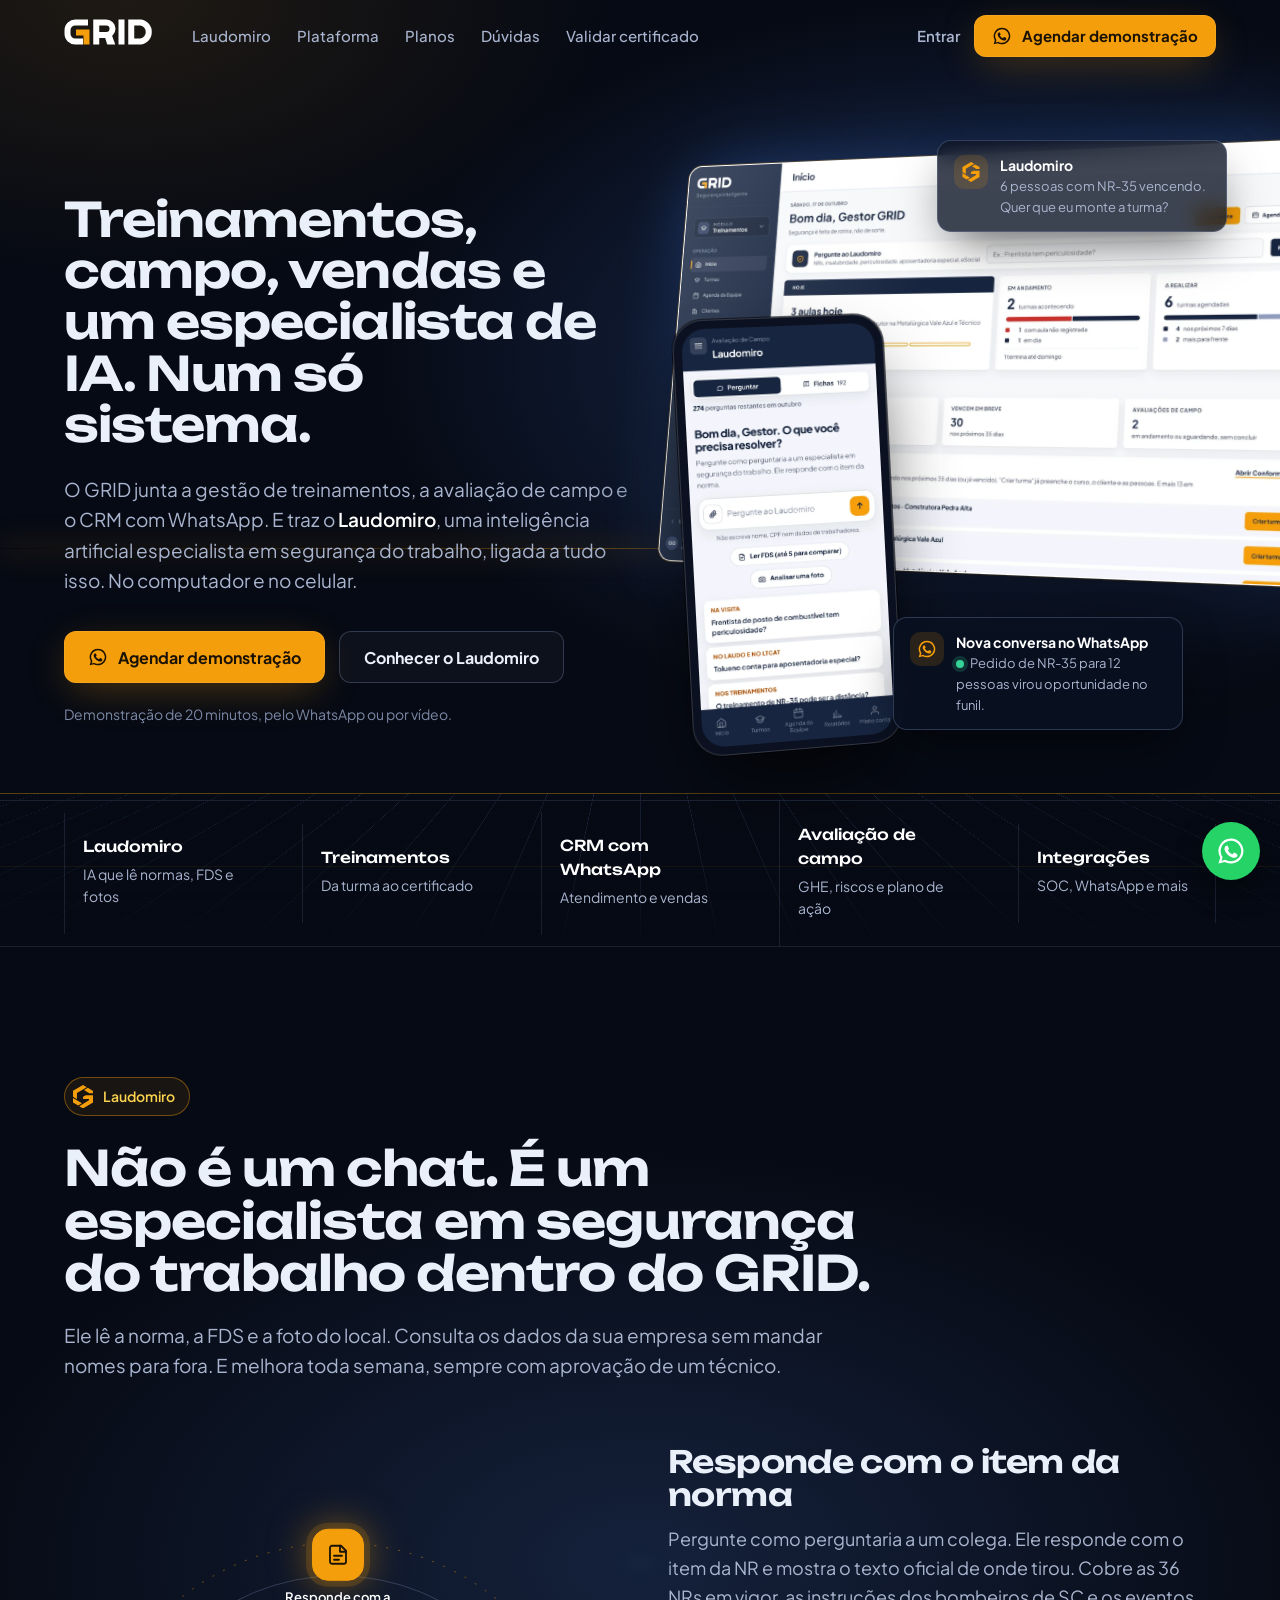
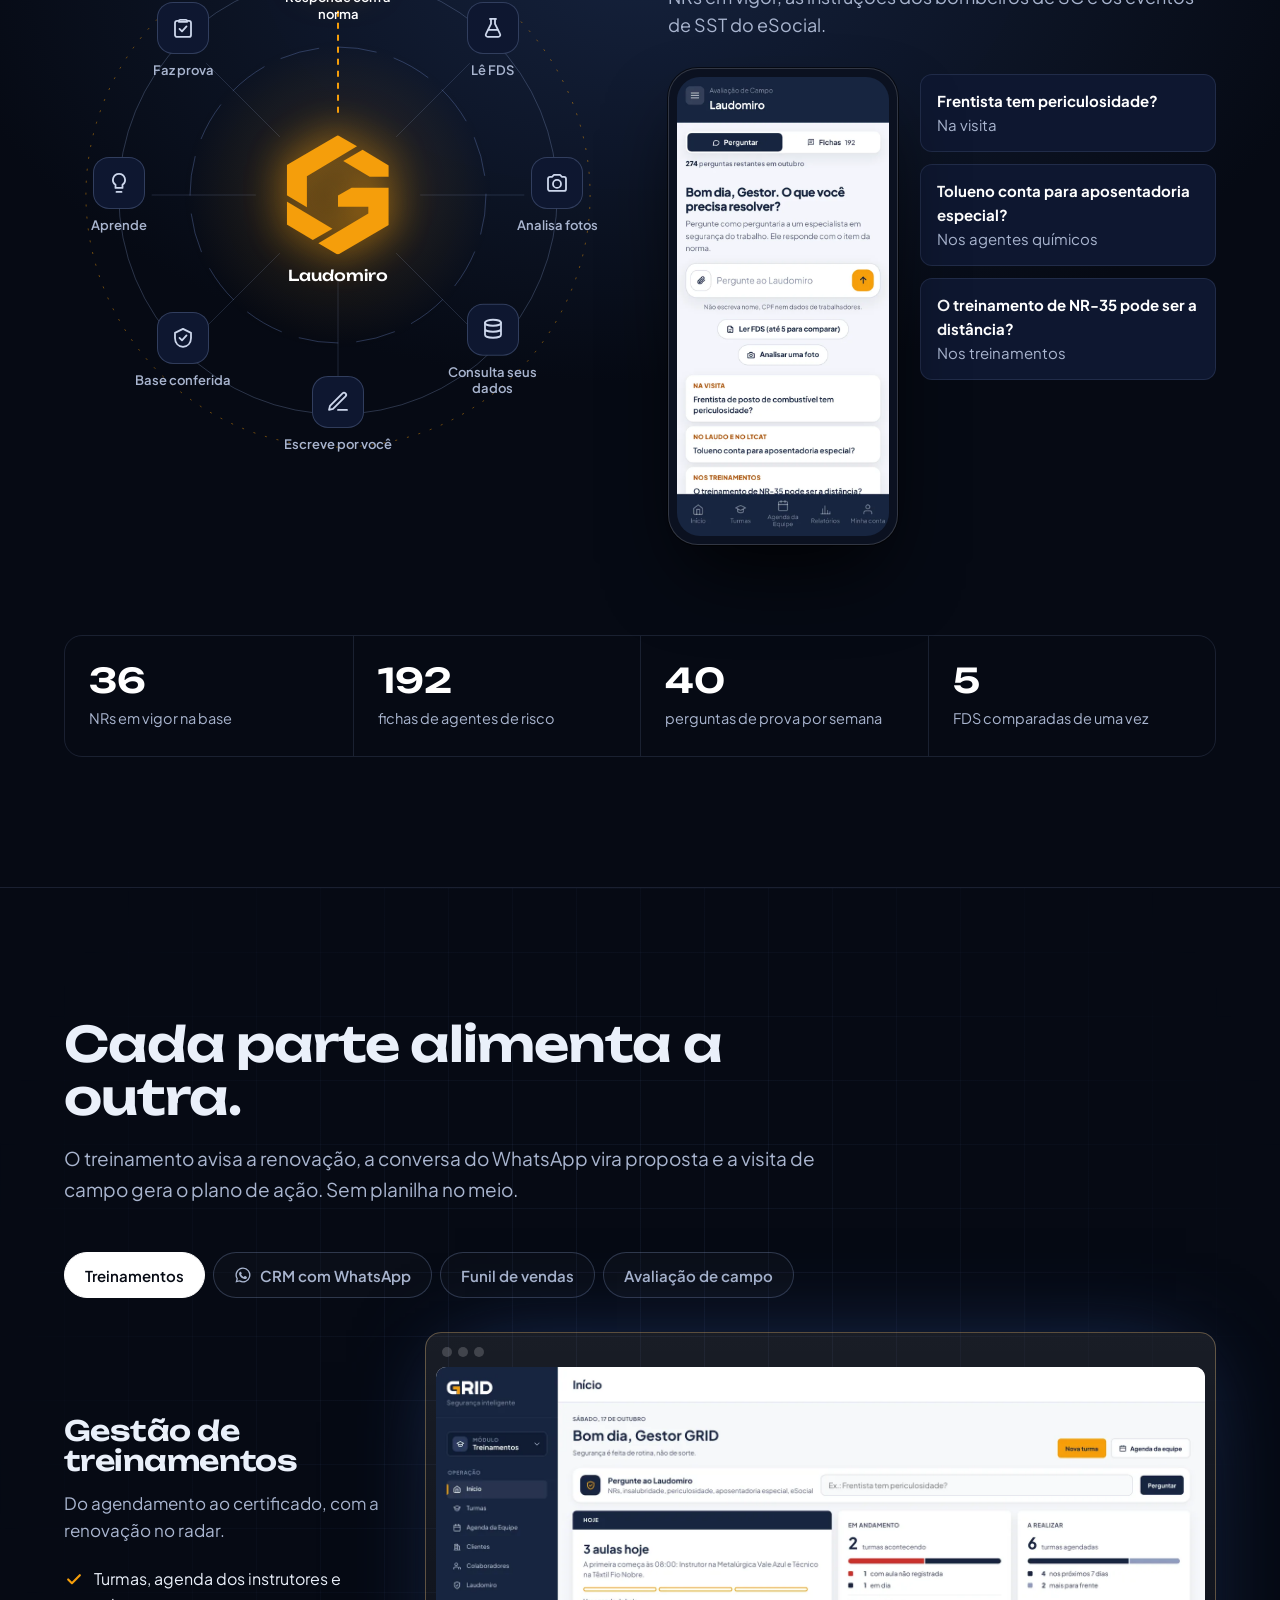
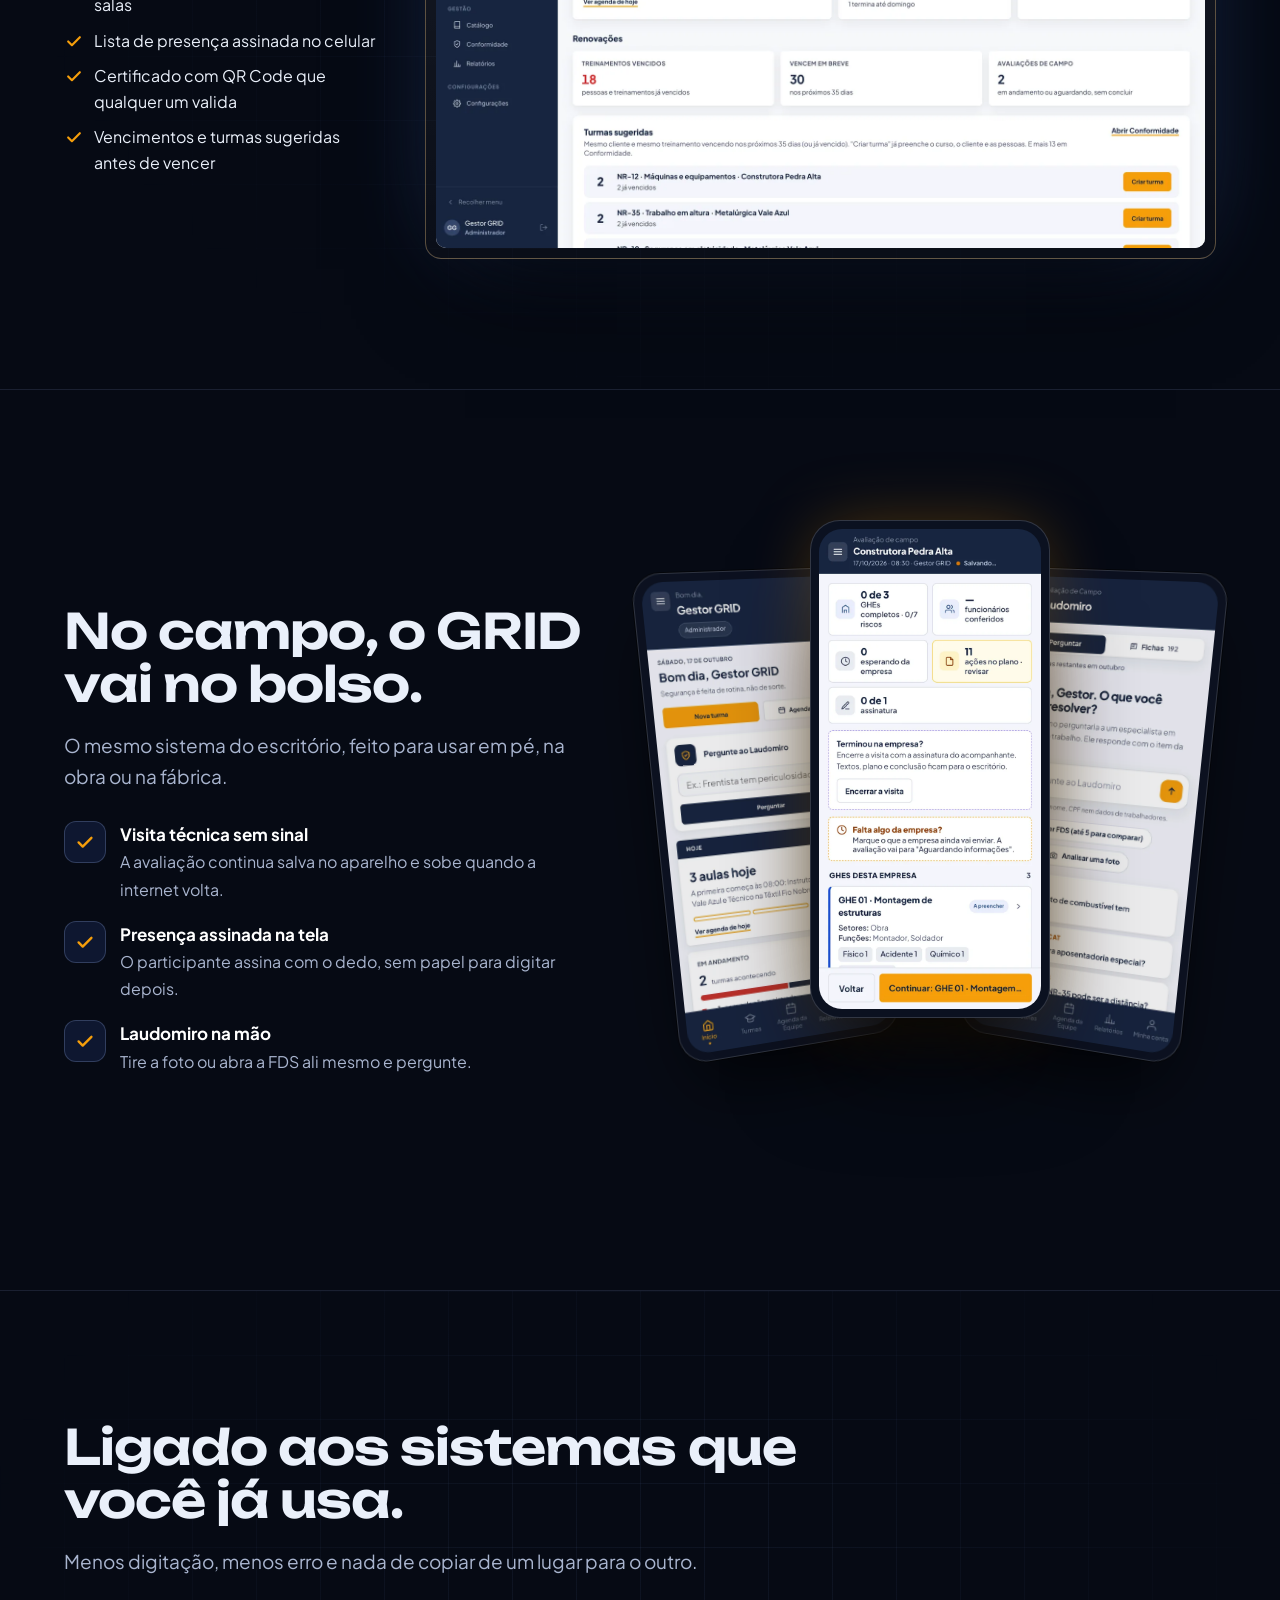
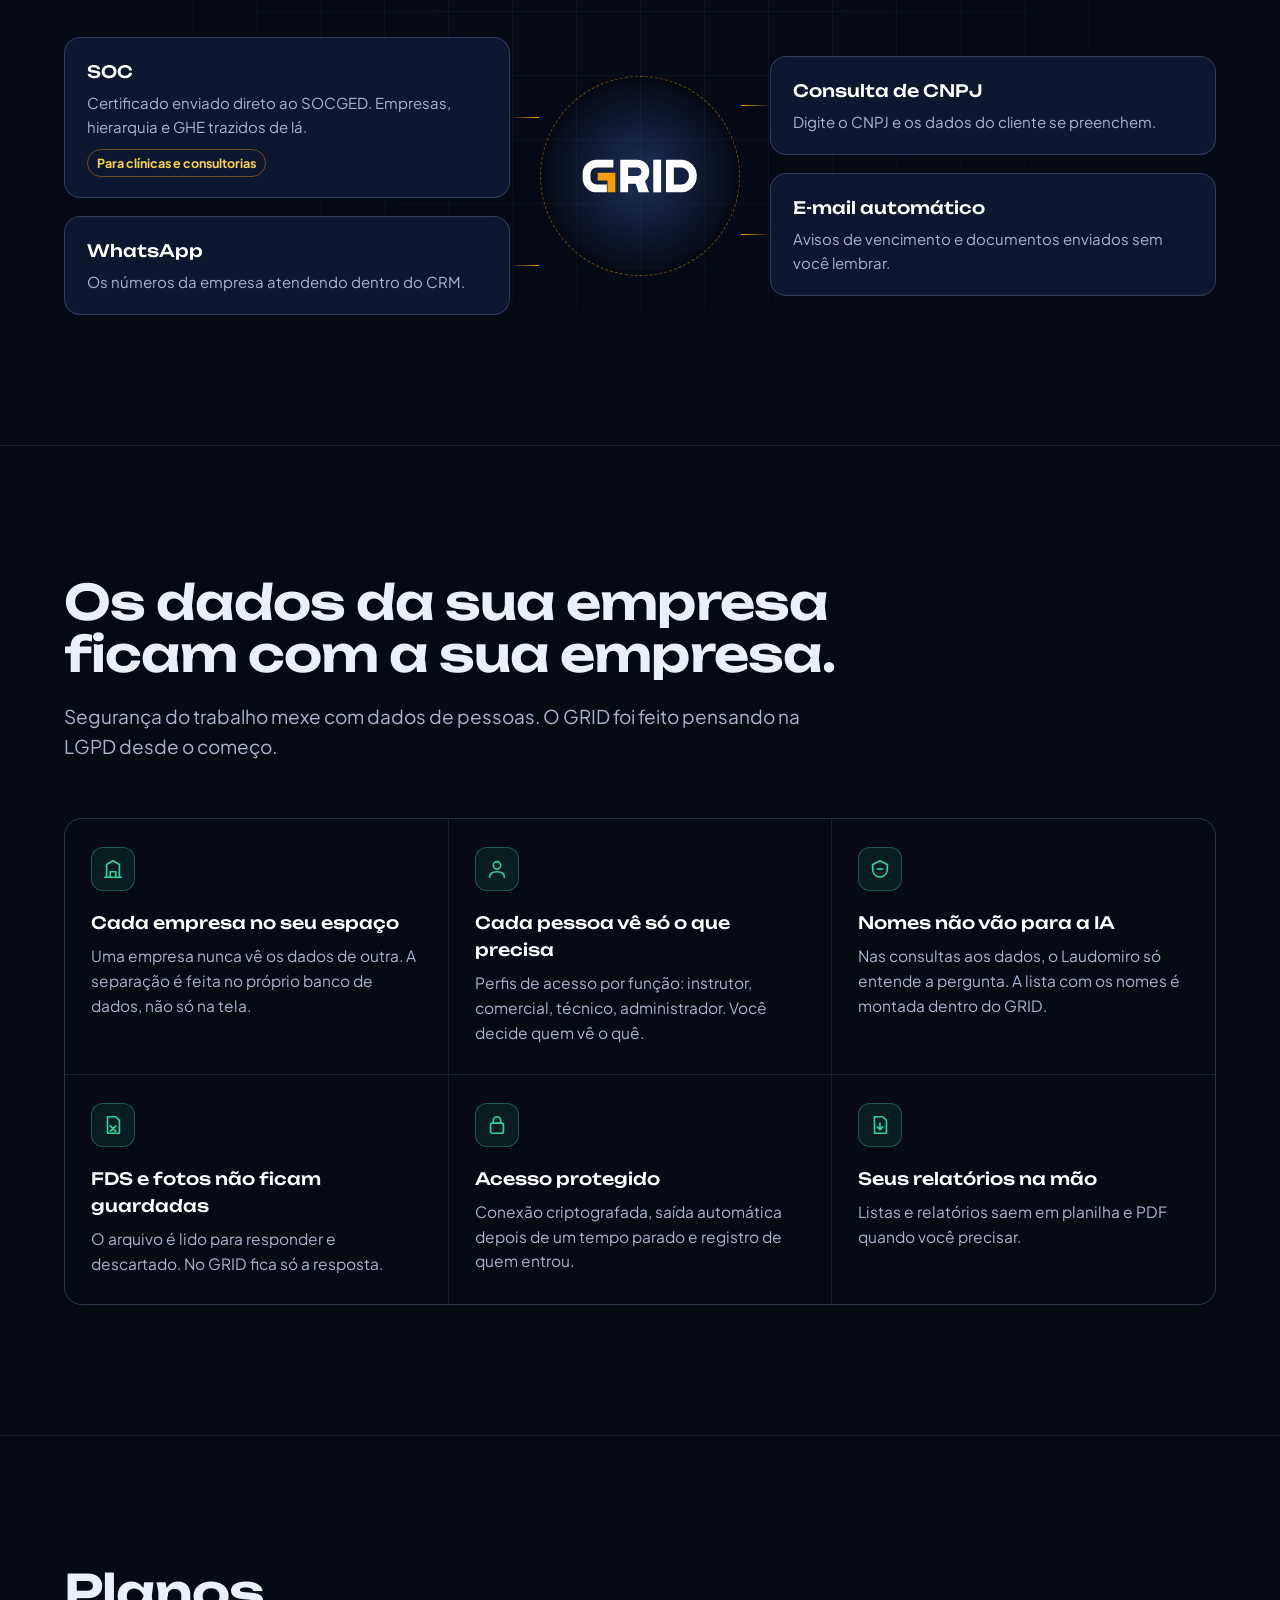
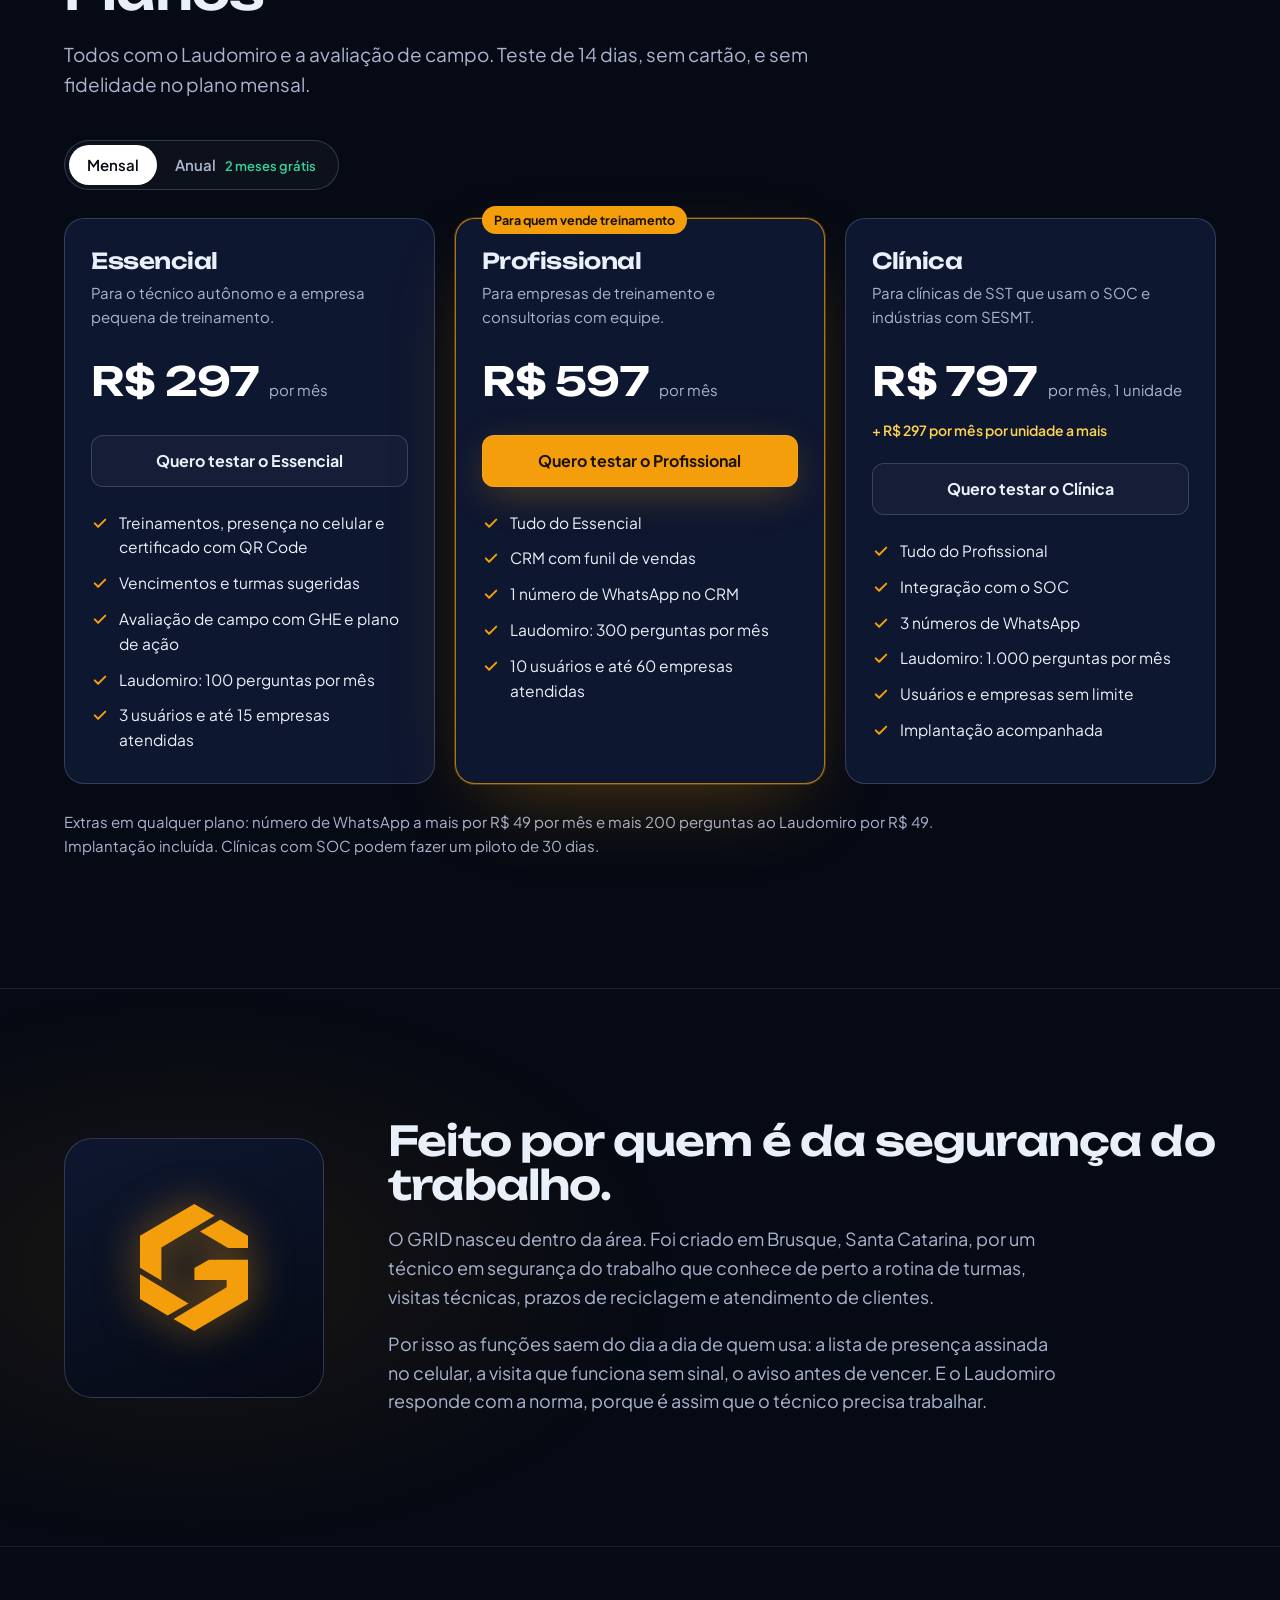
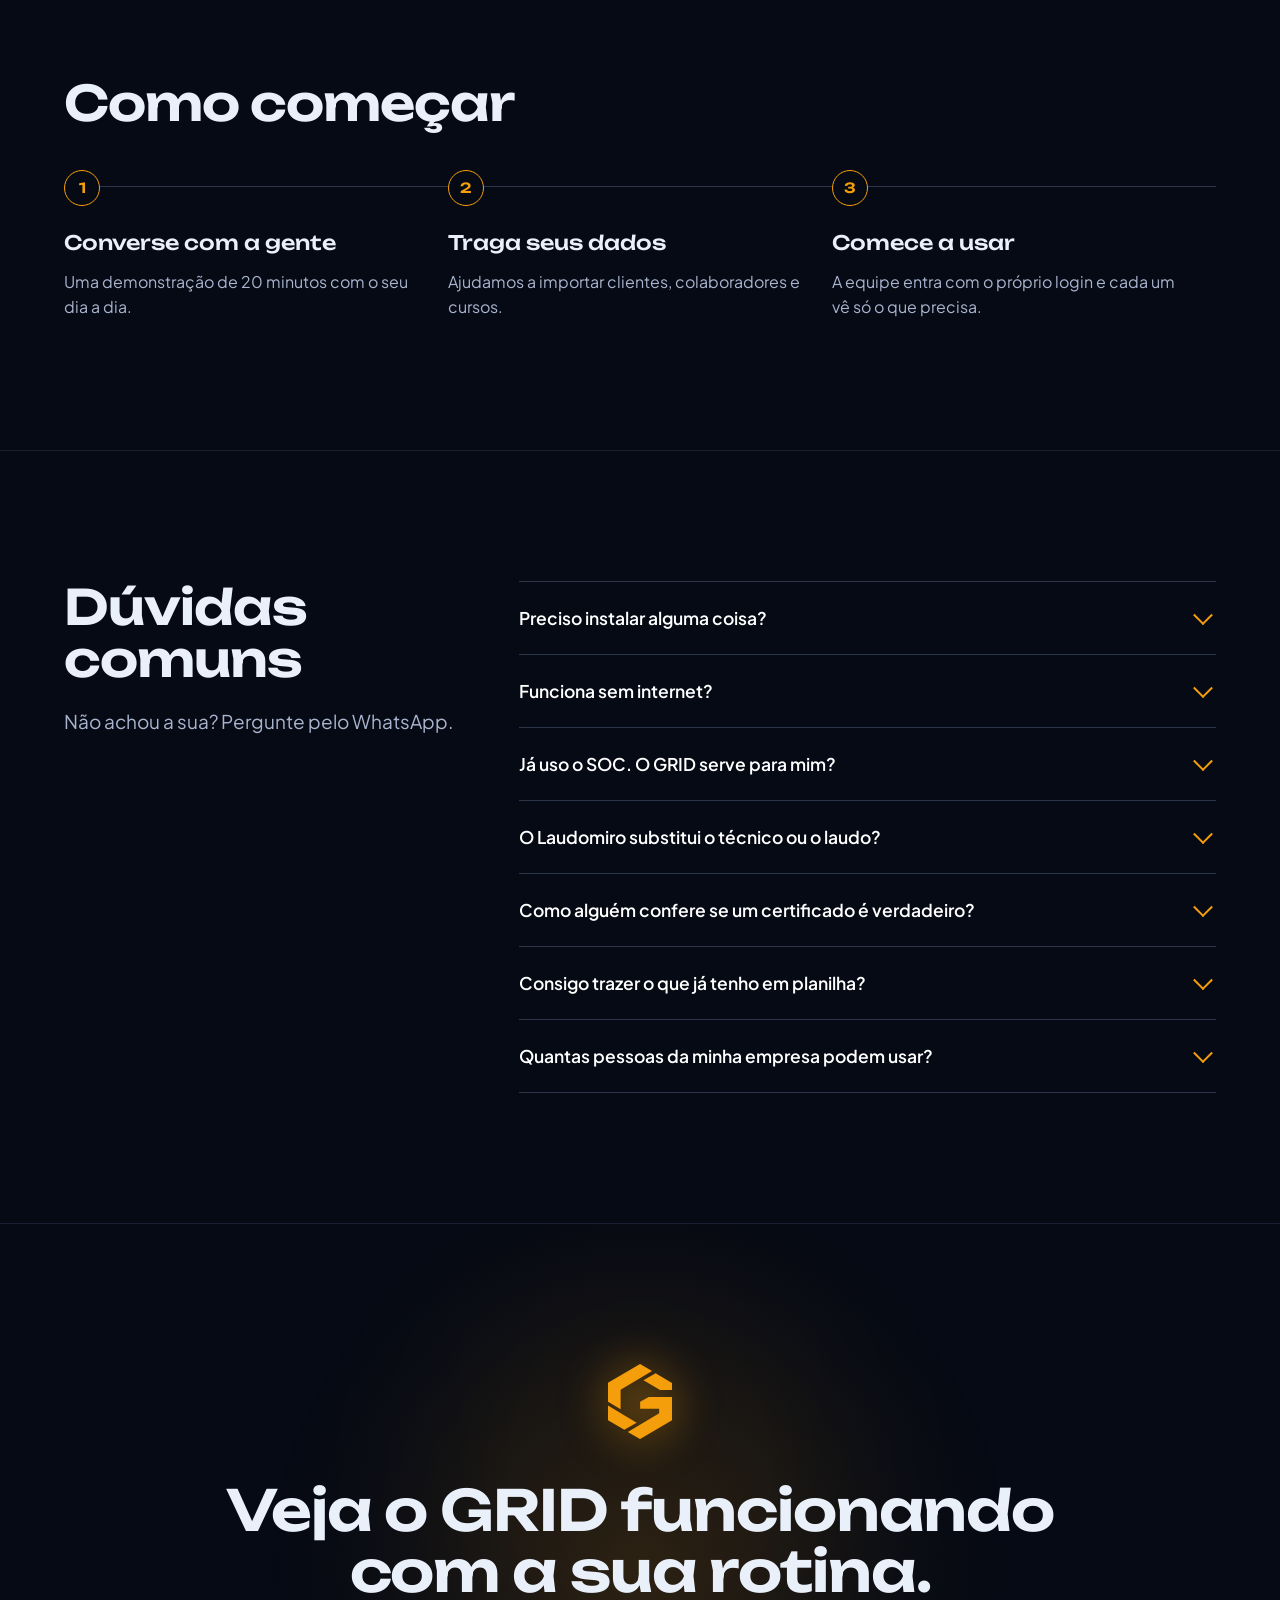
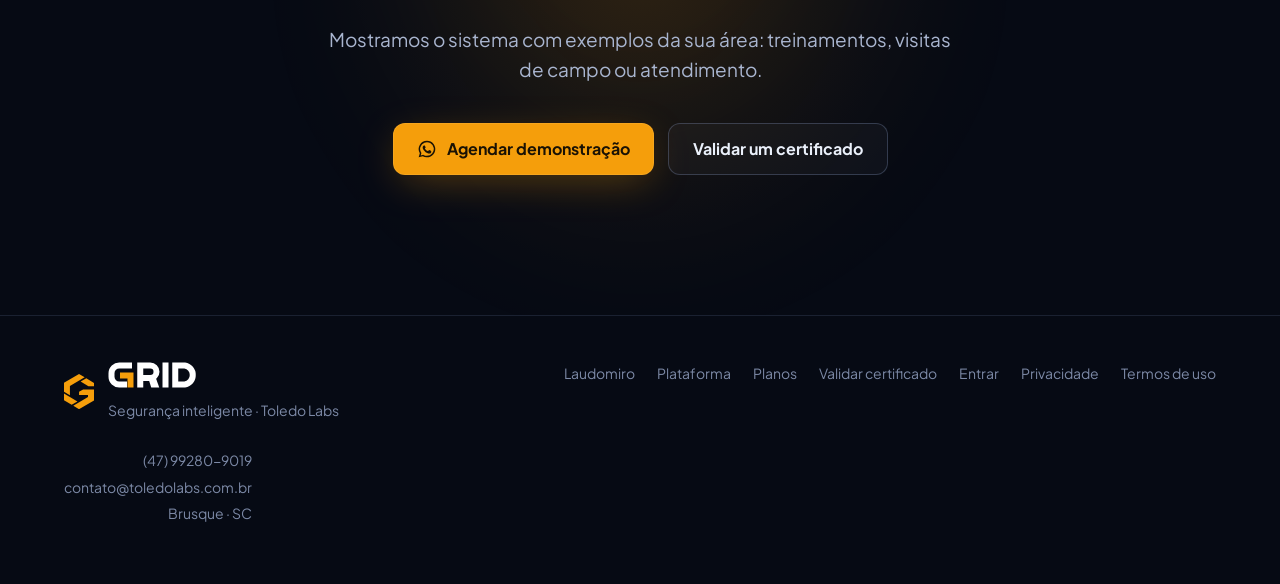
==== commit 148b27f1: "Add files via upload" ====
--- a/index.html
+++ b/index.html
@@ -51,7 +51,7 @@
 .top.sol{background:rgba(6,10,20,.82);backdrop-filter:blur(14px);-webkit-backdrop-filter:blur(14px);border-color:var(--line)}
 .top .wrap{display:flex;align-items:center;gap:28px;height:72px}
 .top .wrap>nav{display:flex;gap:26px;margin-left:12px}
-.top .wrap>nav a{font-size:15px;color:var(--tx2);font-weight:500}
+.top .wrap>nav a{font-size:15px;color:var(--tx2);font-weight:500;white-space:nowrap}
 .top nav a:hover{color:#fff}
 .top .acts{margin-left:auto;display:flex;align-items:center;gap:14px}
 .top .entrar{font-size:15px;font-weight:600;color:var(--tx2)}
@@ -243,6 +243,28 @@
 .cofre i svg{width:22px;height:22px}
 .cofre b{display:block;font-family:var(--disp);font-weight:500;font-size:17px;color:#fff}
 .cofre span{display:block;margin-top:8px;color:var(--tx2);font-size:15.5px}
+/* planos */
+#planos{border-top:1px solid var(--line)}
+.ciclo{margin-top:40px;display:inline-flex;padding:4px;border-radius:999px;border:1px solid var(--line2);background:rgba(255,255,255,.03)}
+.ciclo button{height:40px;padding:0 18px;border-radius:999px;border:0;background:none;color:var(--tx2);font:600 15px var(--body);cursor:pointer}
+.ciclo button em{font-style:normal;color:var(--ok);font-size:13px;margin-left:6px}
+.ciclo button[aria-pressed="true"]{background:#fff;color:var(--void)}
+.ciclo button[aria-pressed="true"] em{color:#0f7a52}
+.planos{margin-top:28px;display:grid;grid-template-columns:repeat(3,1fr);gap:20px;align-items:stretch}
+.plano{position:relative;display:flex;flex-direction:column;padding:30px 26px;border-radius:20px;background:var(--panel);border:1px solid var(--line2)}
+.plano.dest{border-color:rgba(245,158,11,.7);box-shadow:0 0 0 1px rgba(245,158,11,.25),0 30px 80px -30px rgba(245,158,11,.35)}
+.plano .fita{position:absolute;top:-13px;left:26px;padding:4px 12px;border-radius:999px;background:var(--amb);color:#1A1204;font-size:12.5px;font-weight:700}
+.plano h3{font-size:22px}
+.plano .pq{margin-top:8px;color:var(--tx2);font-size:15px;min-height:46px}
+.plano .preco{margin-top:20px;display:flex;align-items:baseline;gap:10px;flex-wrap:wrap}
+.plano .preco .v{font-family:var(--disp);font-weight:600;font-size:40px;color:#fff;letter-spacing:-.02em}
+.plano .preco .u{color:var(--tx2);font-size:15px}
+.plano .mais{margin-top:6px;color:var(--amb2);font-size:14px;font-weight:600}
+.plano .btn{margin-top:22px;justify-content:center;width:100%}
+.plano ul{list-style:none;margin-top:24px;display:grid;gap:11px}
+.plano li{display:flex;gap:10px;font-size:15.5px;color:var(--tx)}
+.plano li svg{flex:none;width:18px;height:18px;color:var(--amb);margin-top:3px}
+.extras{margin-top:26px;color:var(--tx2);font-size:15px;max-width:60em}
 /* quem faz */
 #quem{border-top:1px solid var(--line);background:radial-gradient(700px 400px at 15% 50%,rgba(245,158,11,.08),transparent 70%)}
 .quem{display:grid;grid-template-columns:260px minmax(0,1fr);gap:64px;align-items:center}
@@ -306,6 +328,7 @@
   .circ .meio{margin:0 auto;order:-1}
   .circ .lado .cx::before,.circ .lado .cx::after{display:none}
   .cofre{grid-template-columns:1fr 1fr}
+  .planos{grid-template-columns:1fr;max-width:520px}
   .duv{grid-template-columns:1fr;gap:20px}
 }
 @media (max-width:720px){
@@ -363,14 +386,14 @@
 <header class="top" id="topo">
   <div class="wrap">
     <a href="#" aria-label="GRID, início"><svg class="wm" viewBox="-2 -2 353 104" role="img" aria-label="GRID"><path d="M94 12.0 H44 A31.0 31 0 0 0 12.0 43.0 V57.0 A31 31 0 0 0 44 88.0 H74" fill="none" stroke="currentColor" stroke-width="24"/><path d="M46 40 H100 V100 H76 V64 H46 Z" fill="#F59E0B"/><path d="M127.0 100 V12.0 H167 A25 25 0 0 1 167 62.0 H127.0" fill="none" stroke="currentColor" stroke-width="24" stroke-linejoin="miter"/><path d="M155 50.0 L185 50.0 L203 100 L171 100 Z" fill="currentColor"/><rect x="216" y="0" width="24" height="100" fill="currentColor"/><path d="M267.0 12.0 H305 A37 37 0 0 1 337.0 50 A37 37 0 0 1 305 88.0 H267.0 Z" fill="none" stroke="currentColor" stroke-width="24" stroke-linejoin="miter"/></svg></a>
-    <nav aria-label="Principal"><a href="#laudomiro">Laudomiro</a><a href="#plataforma">Plataforma</a><a href="#celular">No celular</a><a href="#integracoes">Integrações</a><a href="#duvidas">Dúvidas</a><a href="./validar.html">Validar certificado</a></nav>
+    <nav aria-label="Principal"><a href="#laudomiro">Laudomiro</a><a href="#plataforma">Plataforma</a><a href="#planos">Planos</a><a href="#duvidas">Dúvidas</a><a href="./validar.html">Validar certificado</a></nav>
     <div class="acts">
       <a class="entrar" href="./app.html">Entrar</a>
       <a class="btn btn-amb" href="https://wa.me/5547992809019?text=Ol%C3%A1%21+Quero+agendar+uma+demonstra%C3%A7%C3%A3o+do+GRID." target="_blank" rel="noopener"><svg viewBox="0 0 24 24" fill="currentColor" aria-hidden="true"><path d="M12 2a10 10 0 0 0-8.6 15.1L2 22l5-1.3A10 10 0 1 0 12 2zm0 18.2a8.2 8.2 0 0 1-4.2-1.1l-.3-.2-3 .8.8-2.9-.2-.3A8.2 8.2 0 1 1 12 20.2zm4.5-6.1c-.2-.1-1.5-.7-1.7-.8-.2-.1-.4-.1-.6.1l-.8 1c-.1.2-.3.2-.5.1a6.7 6.7 0 0 1-3.3-2.9c-.2-.4.2-.4.7-1.3.1-.2 0-.3 0-.4l-.8-1.8c-.2-.5-.4-.4-.6-.4h-.5a1 1 0 0 0-.7.3 3 3 0 0 0-.9 2.2c0 1.3.9 2.5 1 2.7.1.2 1.8 2.8 4.4 3.9 1.6.7 2.3.8 3.1.6.5-.1 1.5-.6 1.7-1.2.2-.6.2-1.1.2-1.2-.1-.1-.2-.2-.5-.3z"/></svg><span>Agendar demonstração</span></a>
       <button class="menu-b" type="button" aria-expanded="false" aria-controls="menuM" aria-label="Abrir menu"><svg viewBox="0 0 24 24" fill="none" stroke="currentColor" stroke-width="2" stroke-linecap="round"><path d="M4 7h16M4 12h16M4 17h16"/></svg></button>
     </div>
   </div>
-  <nav class="menu-m" id="menuM" aria-label="Menu"><a href="#laudomiro">Laudomiro</a><a href="#plataforma">Plataforma</a><a href="#celular">No celular</a><a href="#integracoes">Integrações</a><a href="#seguranca">Seus dados</a><a href="#duvidas">Dúvidas</a><a href="./validar.html">Validar certificado</a><a href="./app.html">Entrar no GRID</a></nav>
+  <nav class="menu-m" id="menuM" aria-label="Menu"><a href="#laudomiro">Laudomiro</a><a href="#plataforma">Plataforma</a><a href="#celular">No celular</a><a href="#integracoes">Integrações</a><a href="#seguranca">Seus dados</a><a href="#planos">Planos</a><a href="#duvidas">Dúvidas</a><a href="./validar.html">Validar certificado</a><a href="./app.html">Entrar no GRID</a></nav>
 </header>
 
 <main>
@@ -600,6 +623,64 @@
   </div>
 </section>
 
+<section id="planos" class="sec">
+  <div class="wrap">
+    <div class="sec-h">
+      <h2>Planos</h2>
+      <p>Todos com o Laudomiro e a avaliação de campo. Teste de 14 dias, sem cartão, e sem fidelidade no plano mensal.</p>
+    </div>
+    <div class="ciclo" role="group" aria-label="Forma de pagamento">
+      <button type="button" data-ciclo="mes" aria-pressed="true">Mensal</button>
+      <button type="button" data-ciclo="ano" aria-pressed="false">Anual <em>2 meses grátis</em></button>
+    </div>
+    <div class="planos">
+      <article class="plano">
+        <h3>Essencial</h3>
+        <p class="pq">Para o técnico autônomo e a empresa pequena de treinamento.</p>
+        <p class="preco"><span class="v" data-mes="R$ 297" data-ano="R$ 2.970">R$ 297</span><span class="u" data-mes="por mês" data-ano="por ano">por mês</span></p>
+        <a class="btn btn-gl" href="https://wa.me/5547992809019?text=Ol%C3%A1%21+Quero+testar+o+GRID+no+plano+Essencial." target="_blank" rel="noopener">Quero testar o Essencial</a>
+        <ul>
+          <li><svg viewBox="0 0 24 24" fill="none" stroke="currentColor" stroke-width="2.6" stroke-linecap="round" stroke-linejoin="round" aria-hidden="true"><path d="M5 12.5l4.5 4.5L19 7.5"/></svg>Treinamentos, presença no celular e certificado com QR Code</li>
+          <li><svg viewBox="0 0 24 24" fill="none" stroke="currentColor" stroke-width="2.6" stroke-linecap="round" stroke-linejoin="round" aria-hidden="true"><path d="M5 12.5l4.5 4.5L19 7.5"/></svg>Vencimentos e turmas sugeridas</li>
+          <li><svg viewBox="0 0 24 24" fill="none" stroke="currentColor" stroke-width="2.6" stroke-linecap="round" stroke-linejoin="round" aria-hidden="true"><path d="M5 12.5l4.5 4.5L19 7.5"/></svg>Avaliação de campo com GHE e plano de ação</li>
+          <li><svg viewBox="0 0 24 24" fill="none" stroke="currentColor" stroke-width="2.6" stroke-linecap="round" stroke-linejoin="round" aria-hidden="true"><path d="M5 12.5l4.5 4.5L19 7.5"/></svg>Laudomiro: 100 perguntas por mês</li>
+          <li><svg viewBox="0 0 24 24" fill="none" stroke="currentColor" stroke-width="2.6" stroke-linecap="round" stroke-linejoin="round" aria-hidden="true"><path d="M5 12.5l4.5 4.5L19 7.5"/></svg>3 usuários e até 15 empresas atendidas</li>
+        </ul>
+      </article>
+      <article class="plano dest">
+        <span class="fita">Para quem vende treinamento</span>
+        <h3>Profissional</h3>
+        <p class="pq">Para empresas de treinamento e consultorias com equipe.</p>
+        <p class="preco"><span class="v" data-mes="R$ 597" data-ano="R$ 5.970">R$ 597</span><span class="u" data-mes="por mês" data-ano="por ano">por mês</span></p>
+        <a class="btn btn-amb" href="https://wa.me/5547992809019?text=Ol%C3%A1%21+Quero+testar+o+GRID+no+plano+Profissional." target="_blank" rel="noopener">Quero testar o Profissional</a>
+        <ul>
+          <li><svg viewBox="0 0 24 24" fill="none" stroke="currentColor" stroke-width="2.6" stroke-linecap="round" stroke-linejoin="round" aria-hidden="true"><path d="M5 12.5l4.5 4.5L19 7.5"/></svg>Tudo do Essencial</li>
+          <li><svg viewBox="0 0 24 24" fill="none" stroke="currentColor" stroke-width="2.6" stroke-linecap="round" stroke-linejoin="round" aria-hidden="true"><path d="M5 12.5l4.5 4.5L19 7.5"/></svg>CRM com funil de vendas</li>
+          <li><svg viewBox="0 0 24 24" fill="none" stroke="currentColor" stroke-width="2.6" stroke-linecap="round" stroke-linejoin="round" aria-hidden="true"><path d="M5 12.5l4.5 4.5L19 7.5"/></svg>1 número de WhatsApp no CRM</li>
+          <li><svg viewBox="0 0 24 24" fill="none" stroke="currentColor" stroke-width="2.6" stroke-linecap="round" stroke-linejoin="round" aria-hidden="true"><path d="M5 12.5l4.5 4.5L19 7.5"/></svg>Laudomiro: 300 perguntas por mês</li>
+          <li><svg viewBox="0 0 24 24" fill="none" stroke="currentColor" stroke-width="2.6" stroke-linecap="round" stroke-linejoin="round" aria-hidden="true"><path d="M5 12.5l4.5 4.5L19 7.5"/></svg>10 usuários e até 60 empresas atendidas</li>
+        </ul>
+      </article>
+      <article class="plano">
+        <h3>Clínica</h3>
+        <p class="pq">Para clínicas de SST que usam o SOC e indústrias com SESMT.</p>
+        <p class="preco"><span class="v" data-mes="R$ 797" data-ano="R$ 7.970">R$ 797</span><span class="u" data-mes="por mês, 1 unidade" data-ano="por ano, 1 unidade">por mês, 1 unidade</span></p>
+        <p class="mais" data-mes="+ R$ 297 por mês por unidade a mais" data-ano="+ R$ 2.970 por ano por unidade a mais">+ R$ 297 por mês por unidade a mais</p>
+        <a class="btn btn-gl" href="https://wa.me/5547992809019?text=Ol%C3%A1%21+Quero+testar+o+GRID+no+plano+Cl%C3%ADnica." target="_blank" rel="noopener">Quero testar o Clínica</a>
+        <ul>
+          <li><svg viewBox="0 0 24 24" fill="none" stroke="currentColor" stroke-width="2.6" stroke-linecap="round" stroke-linejoin="round" aria-hidden="true"><path d="M5 12.5l4.5 4.5L19 7.5"/></svg>Tudo do Profissional</li>
+          <li><svg viewBox="0 0 24 24" fill="none" stroke="currentColor" stroke-width="2.6" stroke-linecap="round" stroke-linejoin="round" aria-hidden="true"><path d="M5 12.5l4.5 4.5L19 7.5"/></svg>Integração com o SOC</li>
+          <li><svg viewBox="0 0 24 24" fill="none" stroke="currentColor" stroke-width="2.6" stroke-linecap="round" stroke-linejoin="round" aria-hidden="true"><path d="M5 12.5l4.5 4.5L19 7.5"/></svg>3 números de WhatsApp</li>
+          <li><svg viewBox="0 0 24 24" fill="none" stroke="currentColor" stroke-width="2.6" stroke-linecap="round" stroke-linejoin="round" aria-hidden="true"><path d="M5 12.5l4.5 4.5L19 7.5"/></svg>Laudomiro: 1.000 perguntas por mês</li>
+          <li><svg viewBox="0 0 24 24" fill="none" stroke="currentColor" stroke-width="2.6" stroke-linecap="round" stroke-linejoin="round" aria-hidden="true"><path d="M5 12.5l4.5 4.5L19 7.5"/></svg>Usuários e empresas sem limite</li>
+          <li><svg viewBox="0 0 24 24" fill="none" stroke="currentColor" stroke-width="2.6" stroke-linecap="round" stroke-linejoin="round" aria-hidden="true"><path d="M5 12.5l4.5 4.5L19 7.5"/></svg>Implantação acompanhada</li>
+        </ul>
+      </article>
+    </div>
+    <p class="extras">Extras em qualquer plano: número de WhatsApp a mais por R$ 49 por mês e mais 200 perguntas ao Laudomiro por R$ 49. Implantação incluída. Clínicas com SOC podem fazer um piloto de 30 dias.</p>
+  </div>
+</section>
+
 <section id="quem" class="sec">
   <div class="wrap quem">
     <div class="quem-sim"><svg class="hex" viewBox="0 0 659 773" aria-hidden="true" fill="currentColor"><polygon points="659,339 419,339 331,390 331,462 527,462 527,506 204,699 330,773 659,580"/><polygon points="454,72 330,0 0,193 0,388 130,466 130,265"/><polygon points="0,428 0,578 168,678 295,605"/><polygon points="365,167 536,268 659,268 659,195 490,94"/></svg></div>
@@ -632,7 +713,7 @@
       <details><summary>O Laudomiro substitui o técnico ou o laudo?</summary><p>Não. Ele dá a indicação com a fonte da norma para o profissional decidir. Laudo, LTCAT e enquadramento continuam com o responsável técnico.</p></details>
       <details><summary>Como alguém confere se um certificado é verdadeiro?</summary><p>Todo certificado sai com um QR Code. Quem aponta a câmera, ou digita o código na página de validação, vê se ele é válido.</p></details>
       <details><summary>Consigo trazer o que já tenho em planilha?</summary><p>Sim. Ajudamos a importar clientes, colaboradores e cursos para você não começar do zero.</p></details>
-      <details><summary>Quantas pessoas da minha empresa podem usar?</summary><p>Depende do plano. Cada pessoa entra com o próprio login e com o perfil de acesso que você escolher.</p></details>
+      <details><summary>Quantas pessoas da minha empresa podem usar?</summary><p>São 3 no Essencial, 10 no Profissional e sem limite no Clínica. Cada pessoa entra com o próprio login e com o perfil de acesso que você escolher.</p></details>
     </div>
   </div>
 </section>
@@ -651,7 +732,7 @@
 <footer>
   <div class="wrap">
     <div class="marca"><svg class="hex" viewBox="0 0 659 773" aria-hidden="true" fill="currentColor"><polygon points="659,339 419,339 331,390 331,462 527,462 527,506 204,699 330,773 659,580"/><polygon points="454,72 330,0 0,193 0,388 130,466 130,265"/><polygon points="0,428 0,578 168,678 295,605"/><polygon points="365,167 536,268 659,268 659,195 490,94"/></svg><div><svg class="wm" viewBox="-2 -2 353 104" role="img" aria-label="GRID"><path d="M94 12.0 H44 A31.0 31 0 0 0 12.0 43.0 V57.0 A31 31 0 0 0 44 88.0 H74" fill="none" stroke="currentColor" stroke-width="24"/><path d="M46 40 H100 V100 H76 V64 H46 Z" fill="#F59E0B"/><path d="M127.0 100 V12.0 H167 A25 25 0 0 1 167 62.0 H127.0" fill="none" stroke="currentColor" stroke-width="24" stroke-linejoin="miter"/><path d="M155 50.0 L185 50.0 L203 100 L171 100 Z" fill="currentColor"/><rect x="216" y="0" width="24" height="100" fill="currentColor"/><path d="M267.0 12.0 H305 A37 37 0 0 1 337.0 50 A37 37 0 0 1 305 88.0 H267.0 Z" fill="none" stroke="currentColor" stroke-width="24" stroke-linejoin="miter"/></svg><div style="margin-top:6px">Segurança inteligente · Toledo Labs</div></div></div>
-    <nav aria-label="Rodapé"><a href="#laudomiro">Laudomiro</a><a href="#plataforma">Plataforma</a><a href="./validar.html">Validar certificado</a><a href="./app.html">Entrar</a><a href="./privacidade.html">Privacidade</a><a href="./termos.html">Termos de uso</a></nav>
+    <nav aria-label="Rodapé"><a href="#laudomiro">Laudomiro</a><a href="#plataforma">Plataforma</a><a href="#planos">Planos</a><a href="./validar.html">Validar certificado</a><a href="./app.html">Entrar</a><a href="./privacidade.html">Privacidade</a><a href="./termos.html">Termos de uso</a></nav>
     <div class="ct"><a href="https://wa.me/5547992809019?text=Ol%C3%A1%21+Quero+agendar+uma+demonstra%C3%A7%C3%A3o+do+GRID." target="_blank" rel="noopener">(47) 99280-9019</a><a href="mailto:contato@toledolabs.com.br">contato@toledolabs.com.br</a><span>Brusque · SC</span></div>
   </div>
 </footer>
@@ -709,6 +790,12 @@
   }
   nos.addEventListener('click',function(){nos.dataset.parado='1'});
 
+  /* Planos: mensal x anual */
+  [].slice.call(document.querySelectorAll('.ciclo button')).forEach(function(b){ b.addEventListener('click',function(){
+    var c=b.dataset.ciclo; [].slice.call(document.querySelectorAll('.ciclo button')).forEach(function(x){x.setAttribute('aria-pressed',x===b)});
+    [].slice.call(document.querySelectorAll('#planos [data-mes]')).forEach(function(e){ e.textContent=e.dataset[c]; });
+  }); });
+
   /* Plataforma: abas */
   var abas=[].slice.call(document.querySelectorAll('.abas button'));
   var txts=[].slice.call(document.querySelectorAll('.vitrine .txt article'));
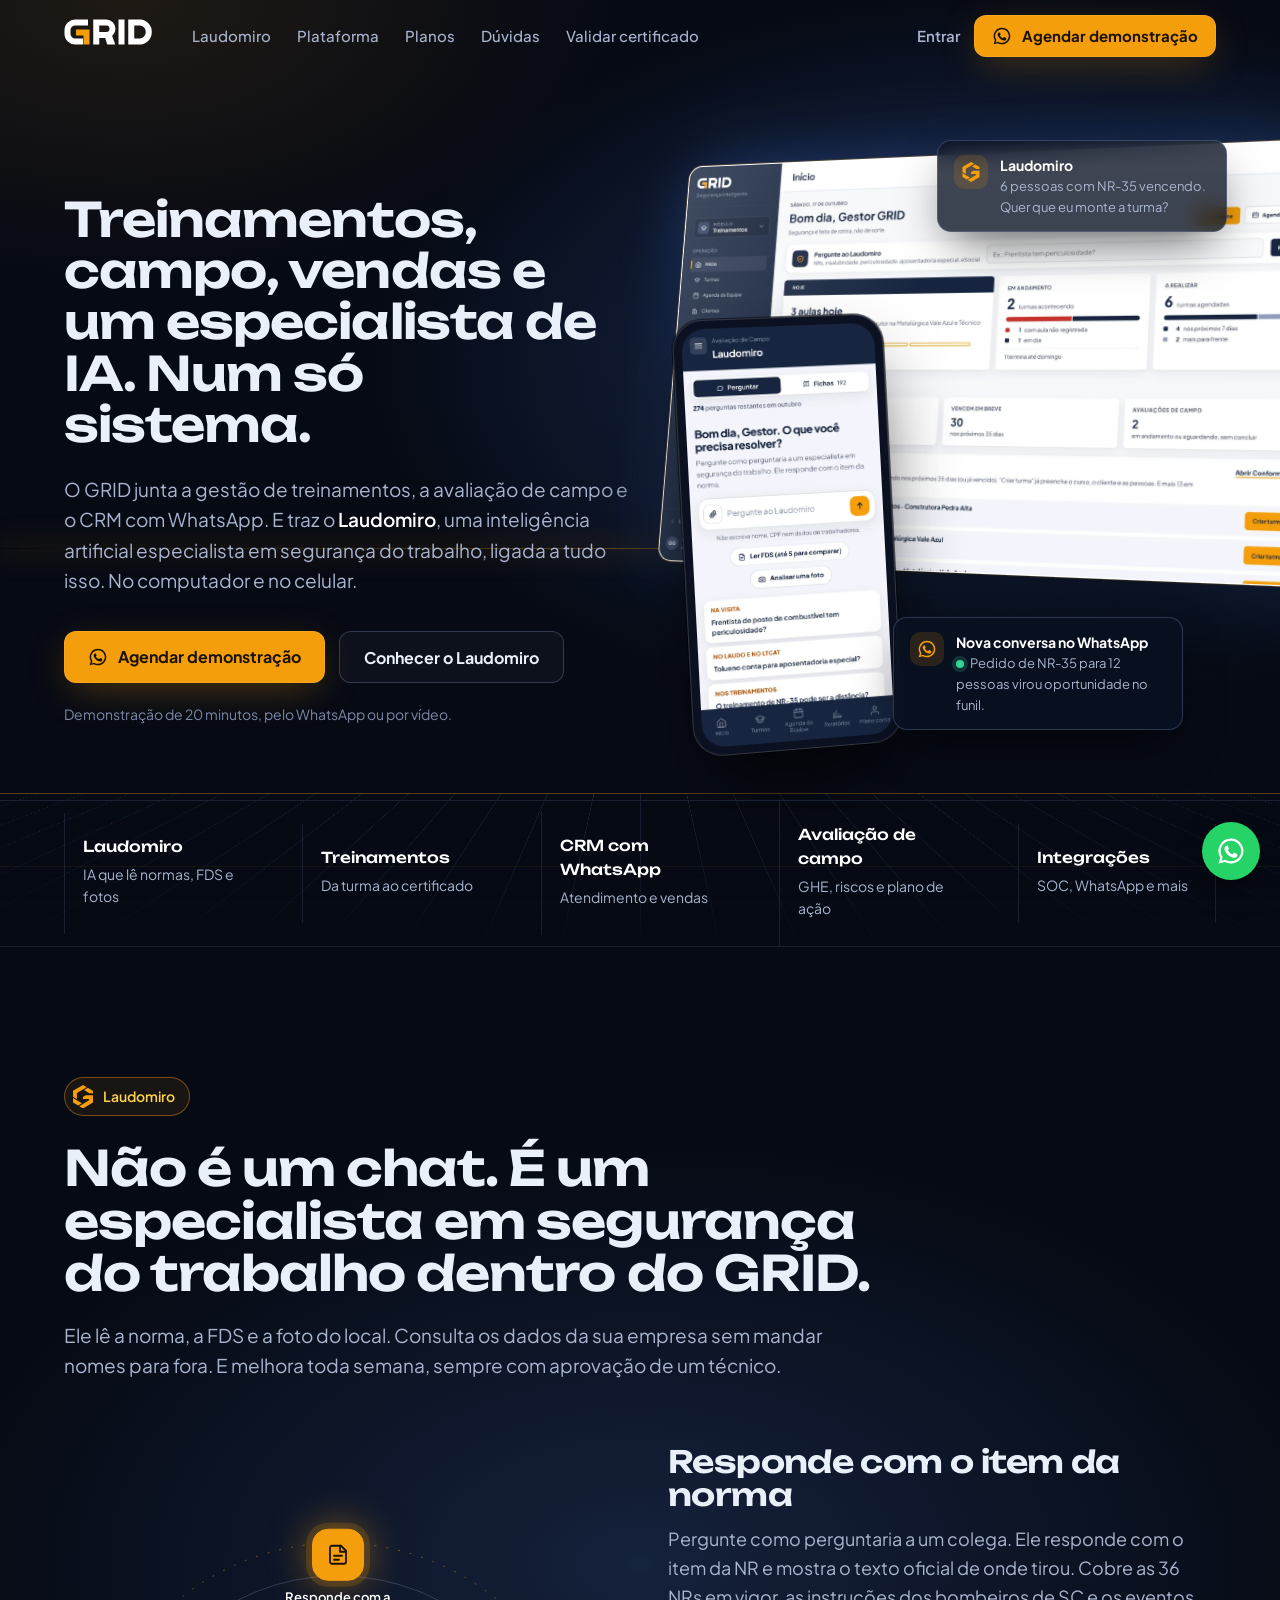
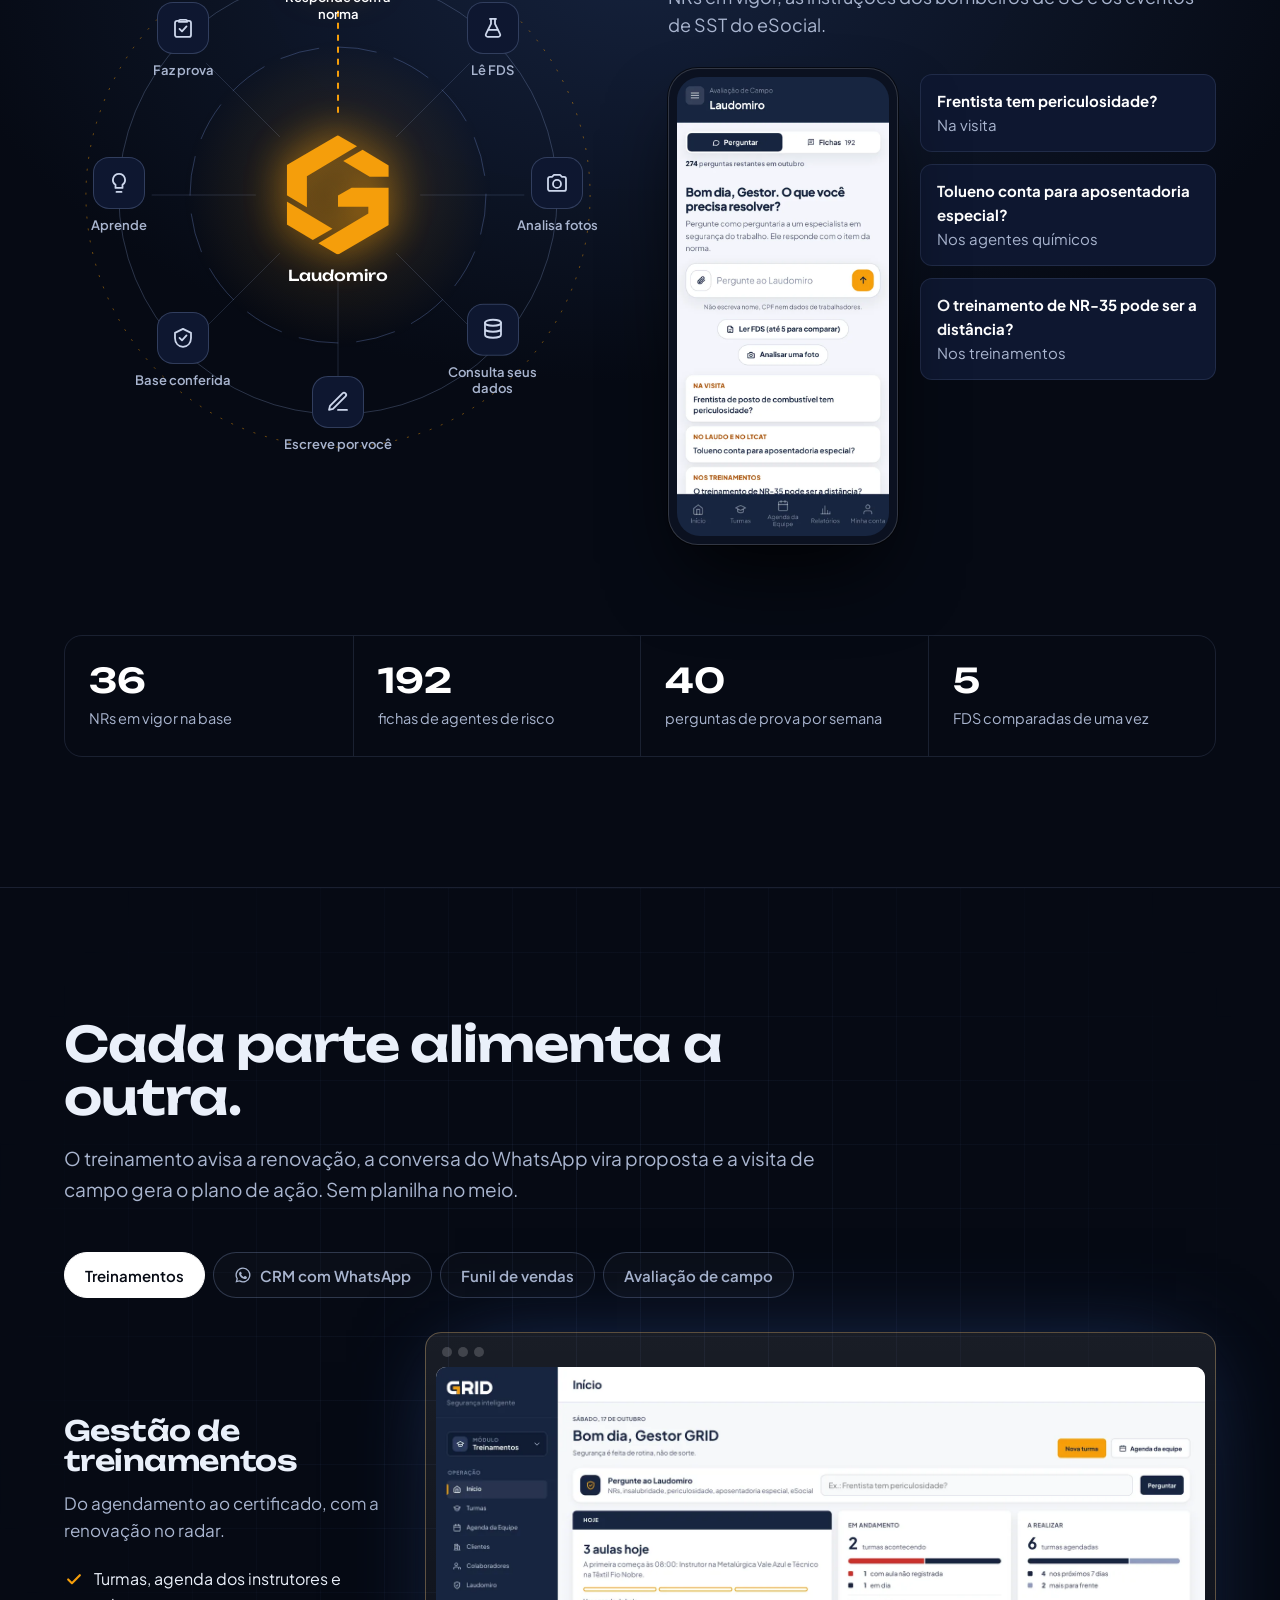
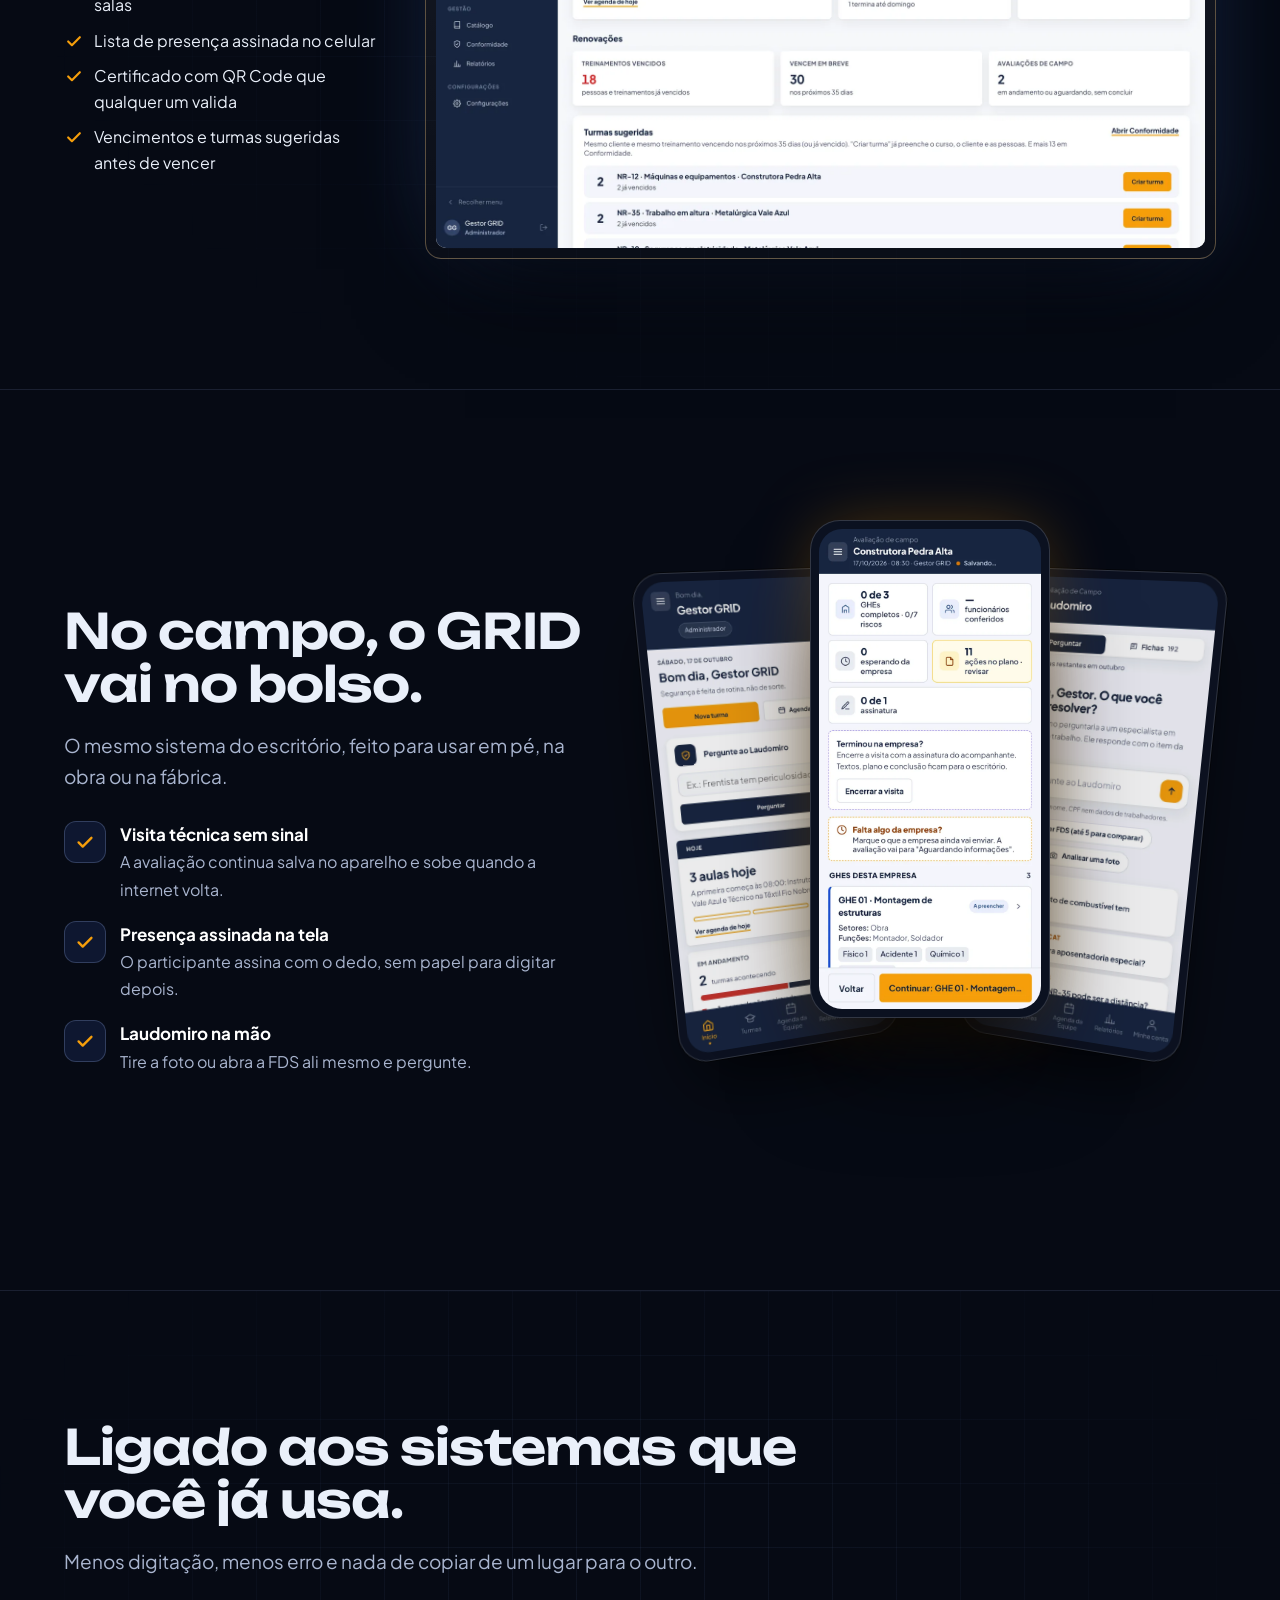
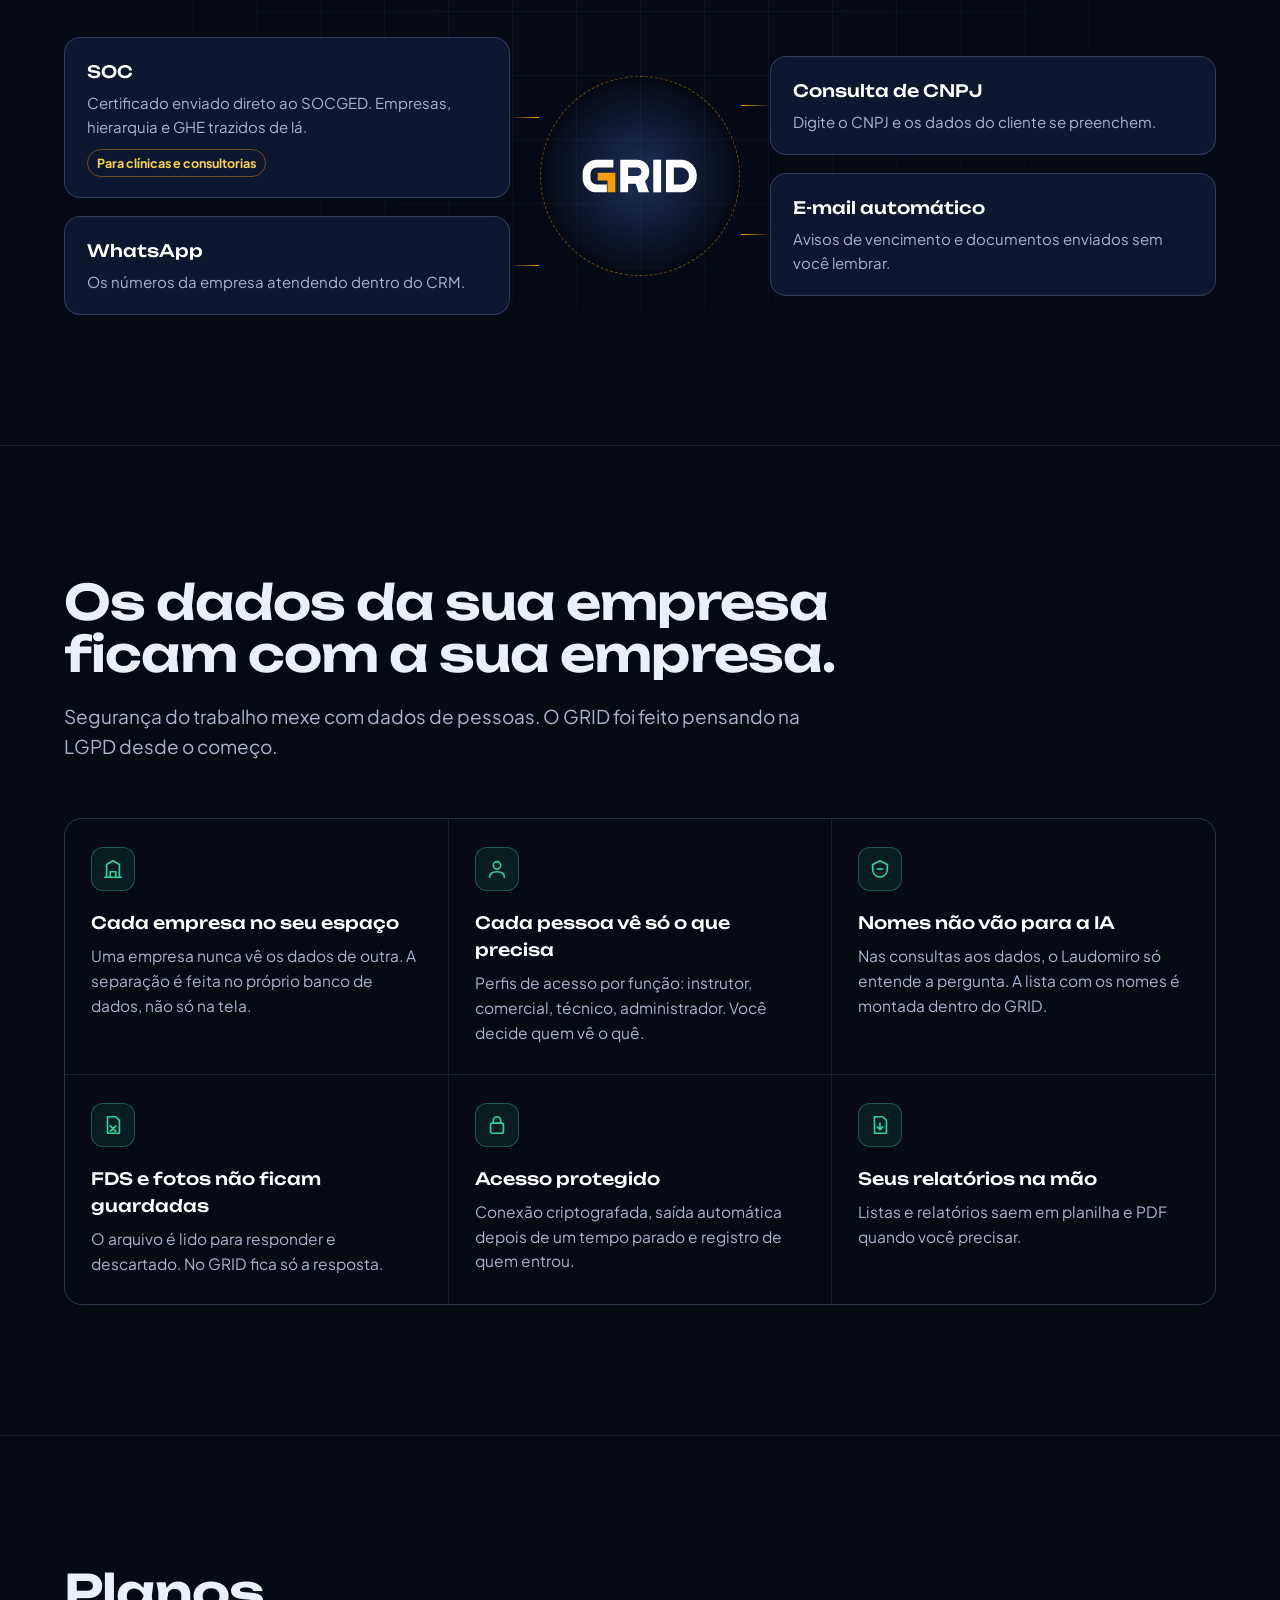
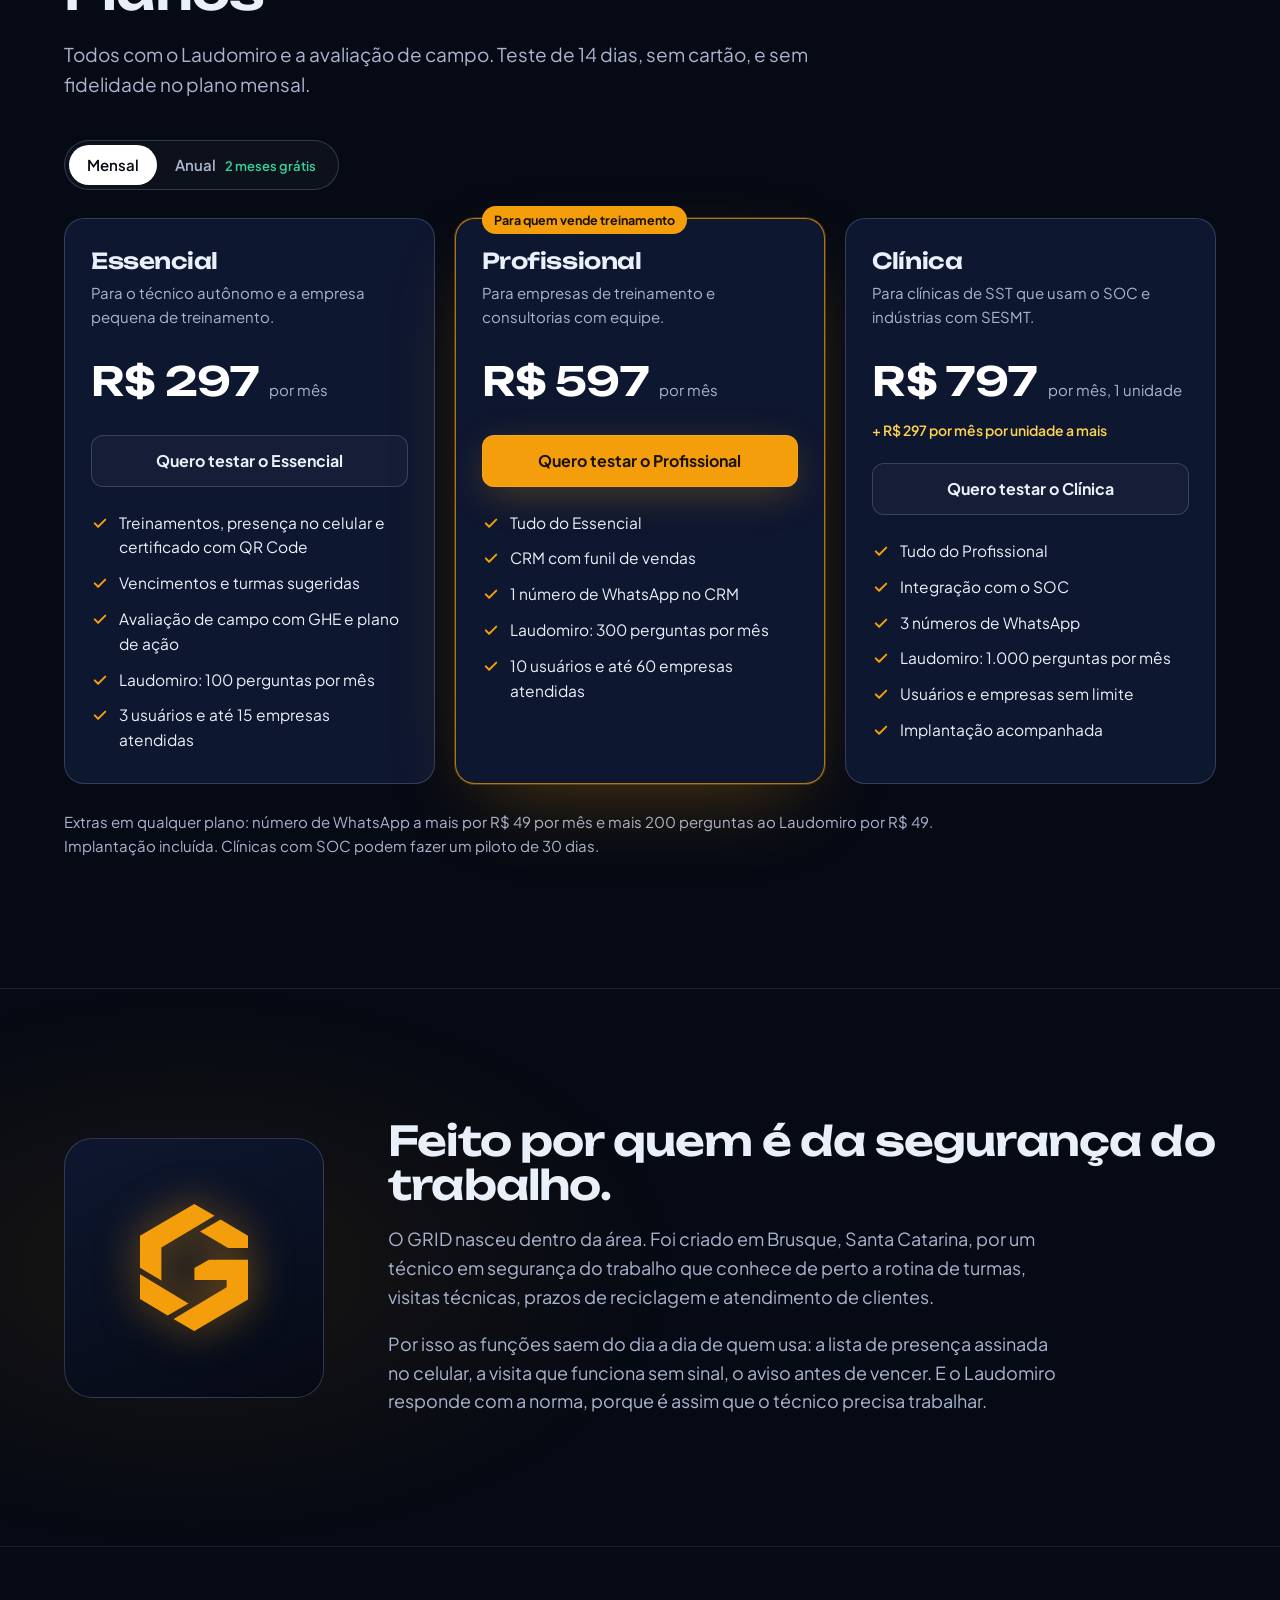
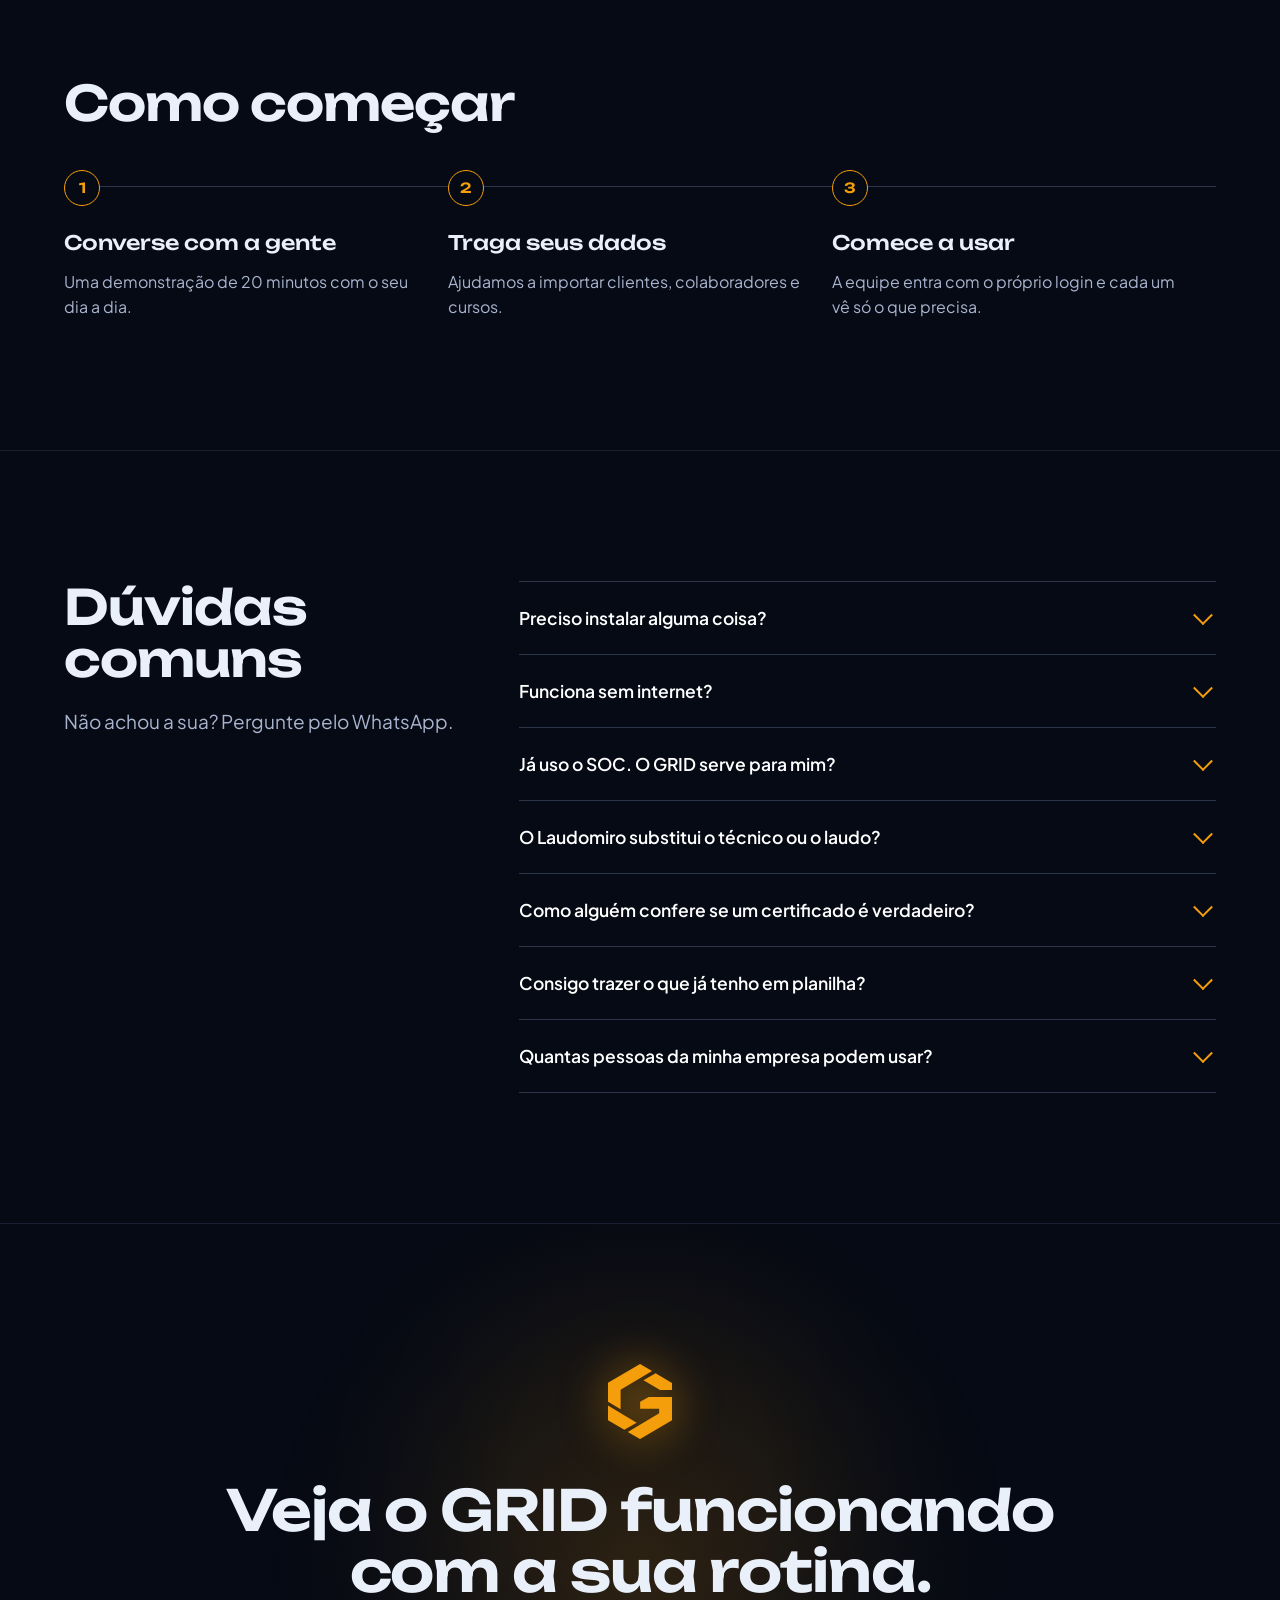
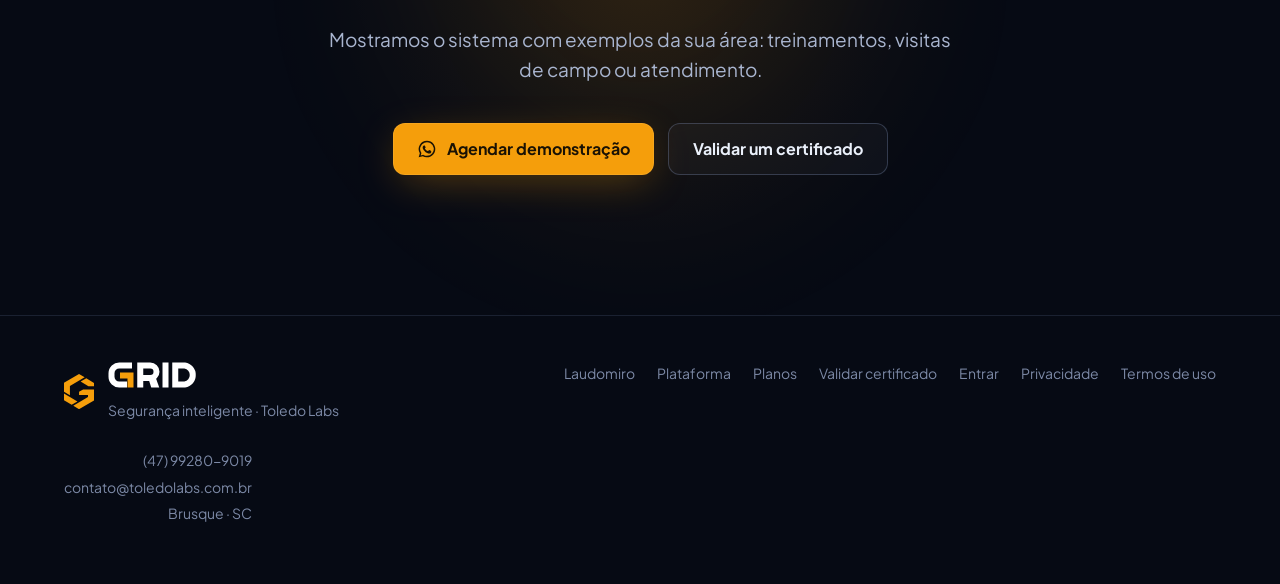
==== commit 5b1506c5: "Add files via upload" ====
--- a/index.html
+++ b/index.html
@@ -3,10 +3,10 @@
 <head>
 <meta charset="UTF-8">
 <meta name="viewport" content="width=device-width, initial-scale=1.0">
-<title>GRID — Segurança do trabalho inteligente</title>
+<title>GRID | Segurança do trabalho inteligente</title>
 <meta name="description" content="GRID: treinamentos, avaliação de campo com GHE, CRM com WhatsApp e o Laudomiro, a inteligência artificial especialista em segurança do trabalho, num só sistema.">
 <meta name="theme-color" content="#060A14">
-<meta property="og:title" content="GRID · Segurança inteligente">
+<meta property="og:title" content="GRID | Segurança do trabalho inteligente">
 <meta property="og:description" content="Treinamentos, avaliação de campo, CRM com WhatsApp e o Laudomiro num só sistema.">
 <meta property="og:image" content="https://www.toledolabs.com.br/assets/site/og-grid.png">
 <meta property="og:image:width" content="1200">
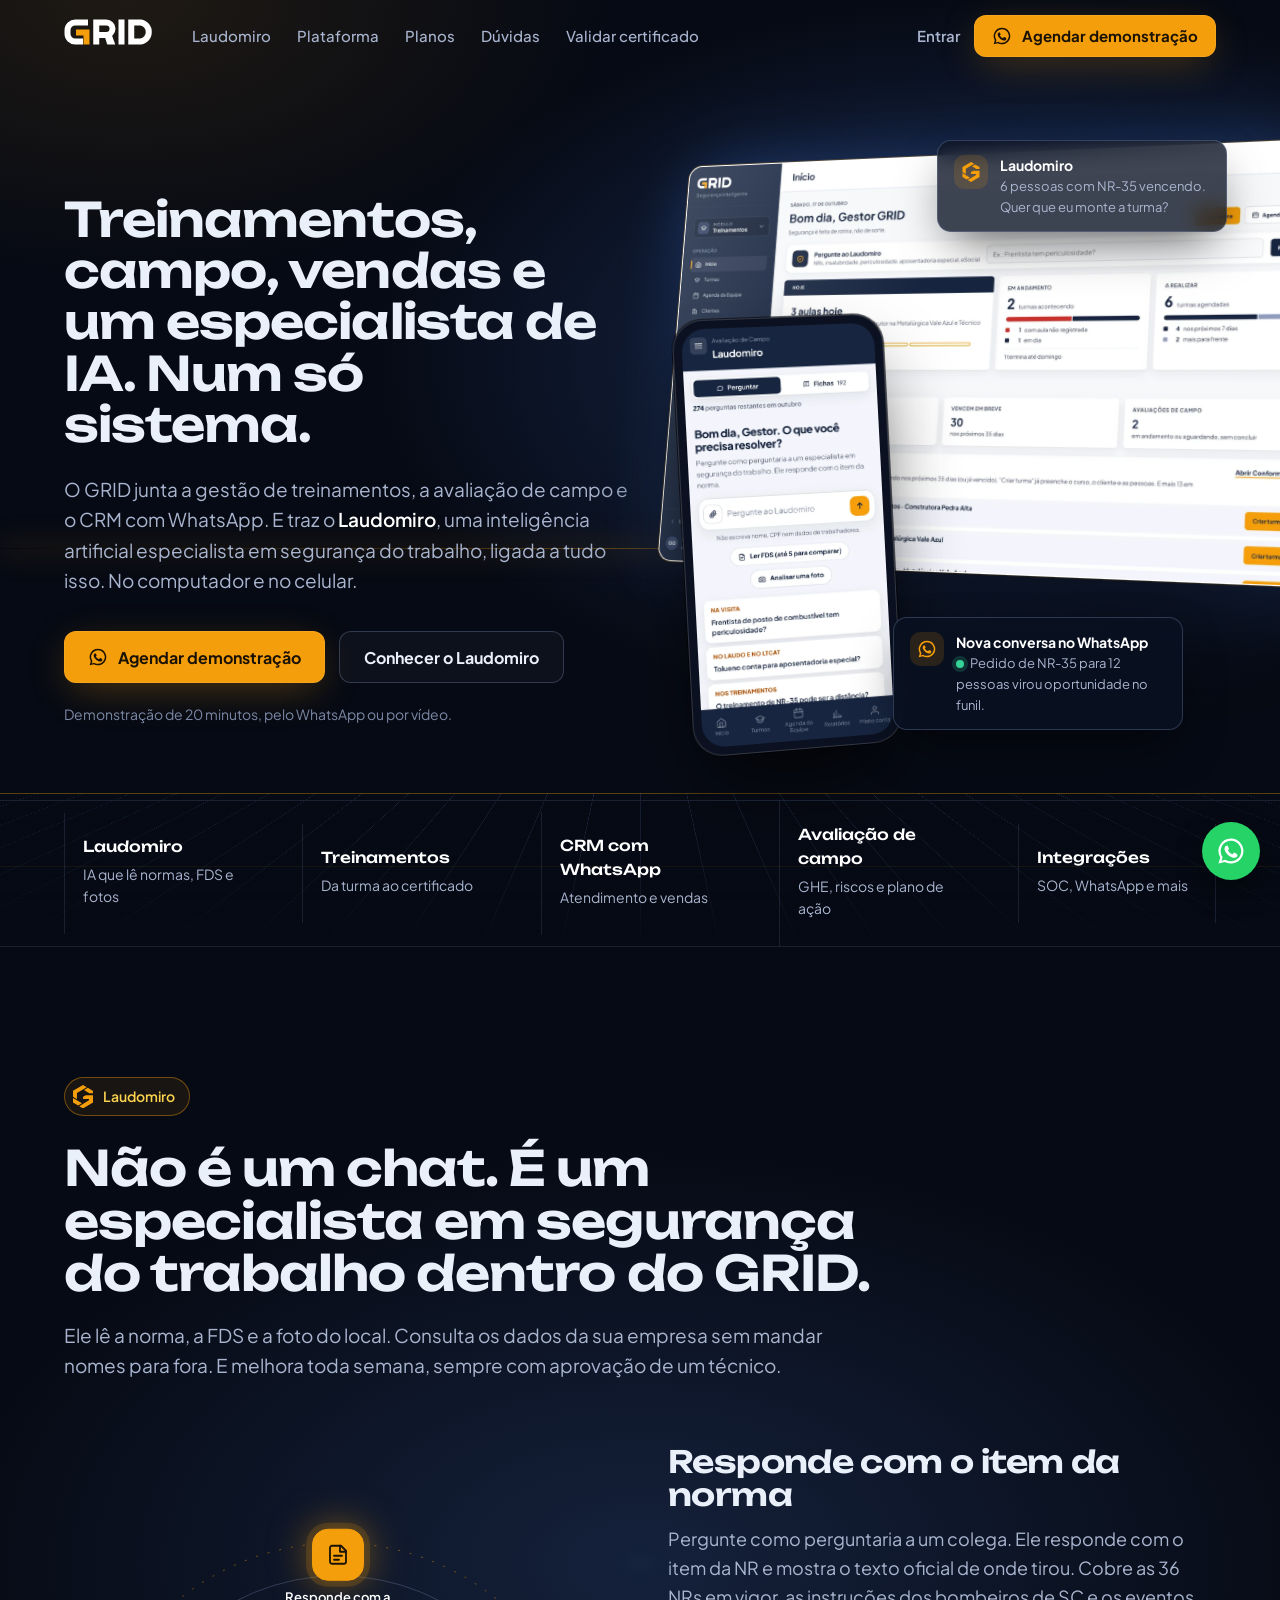
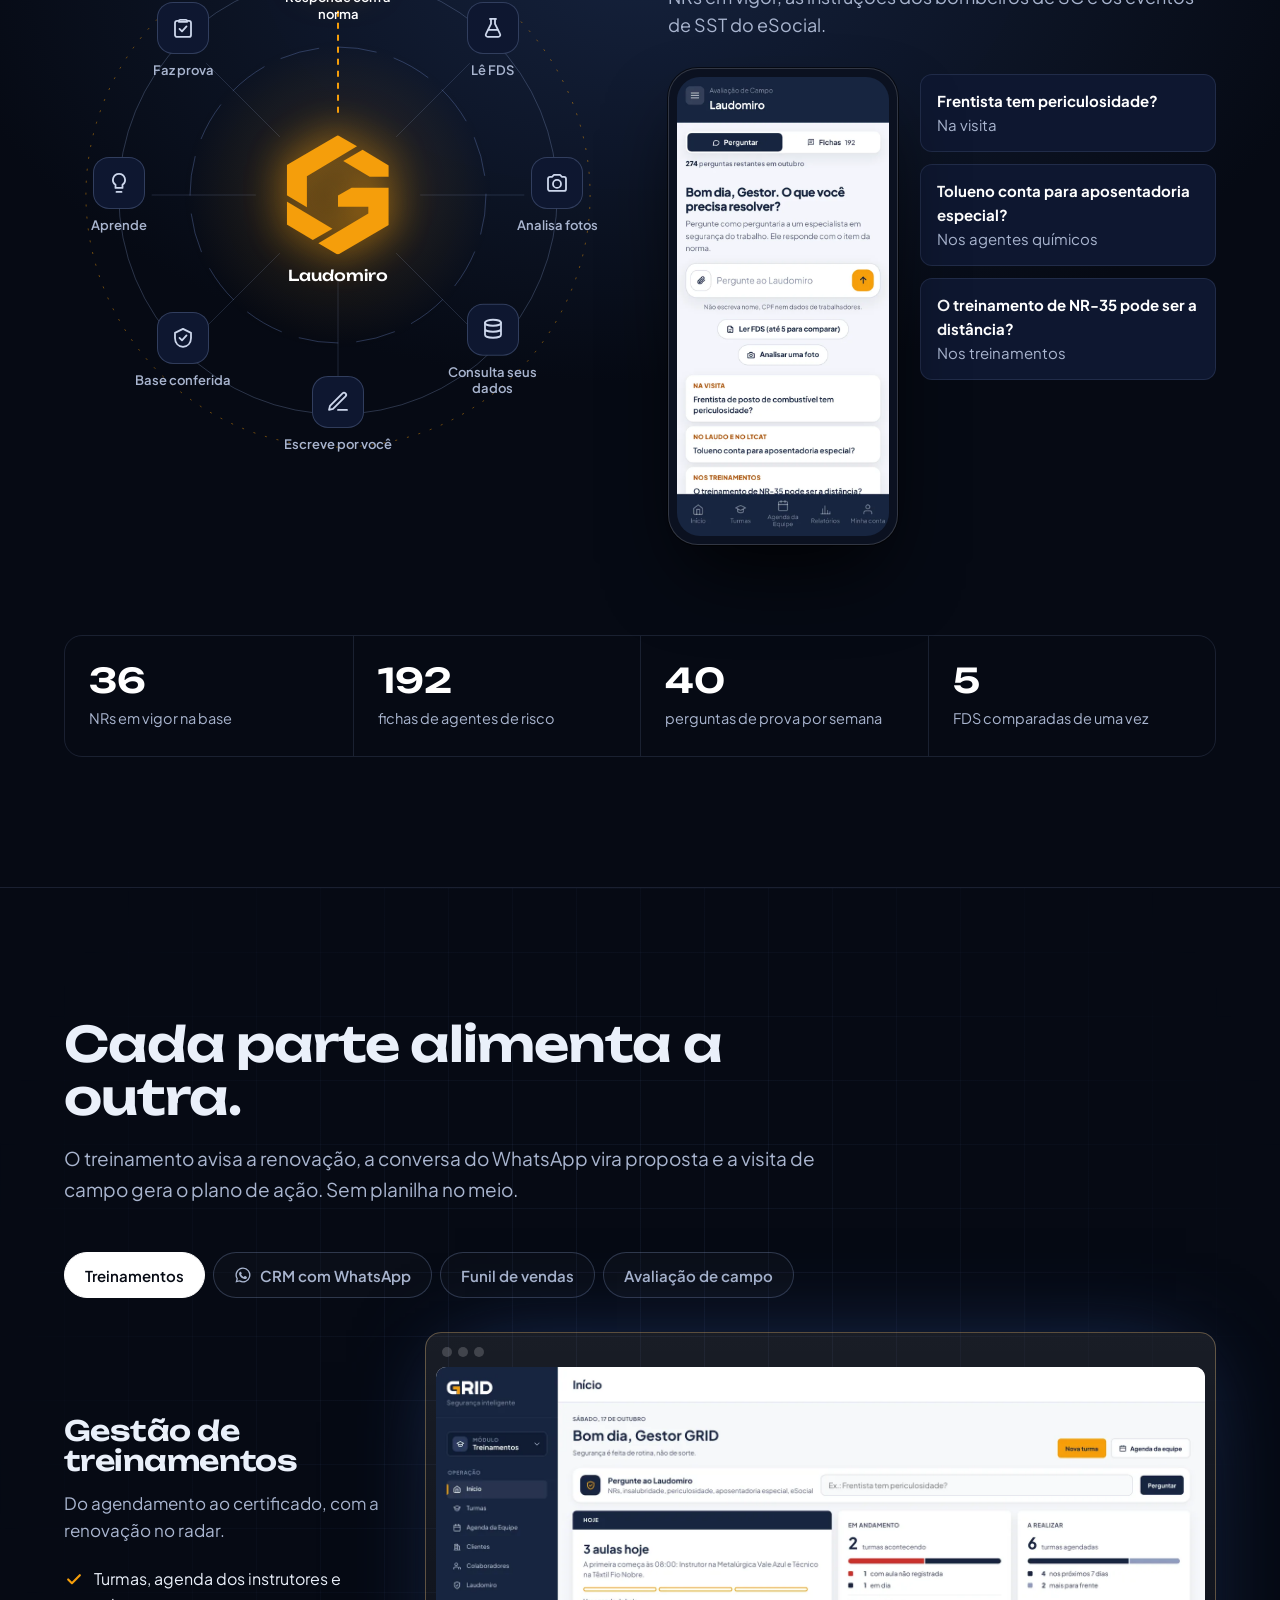
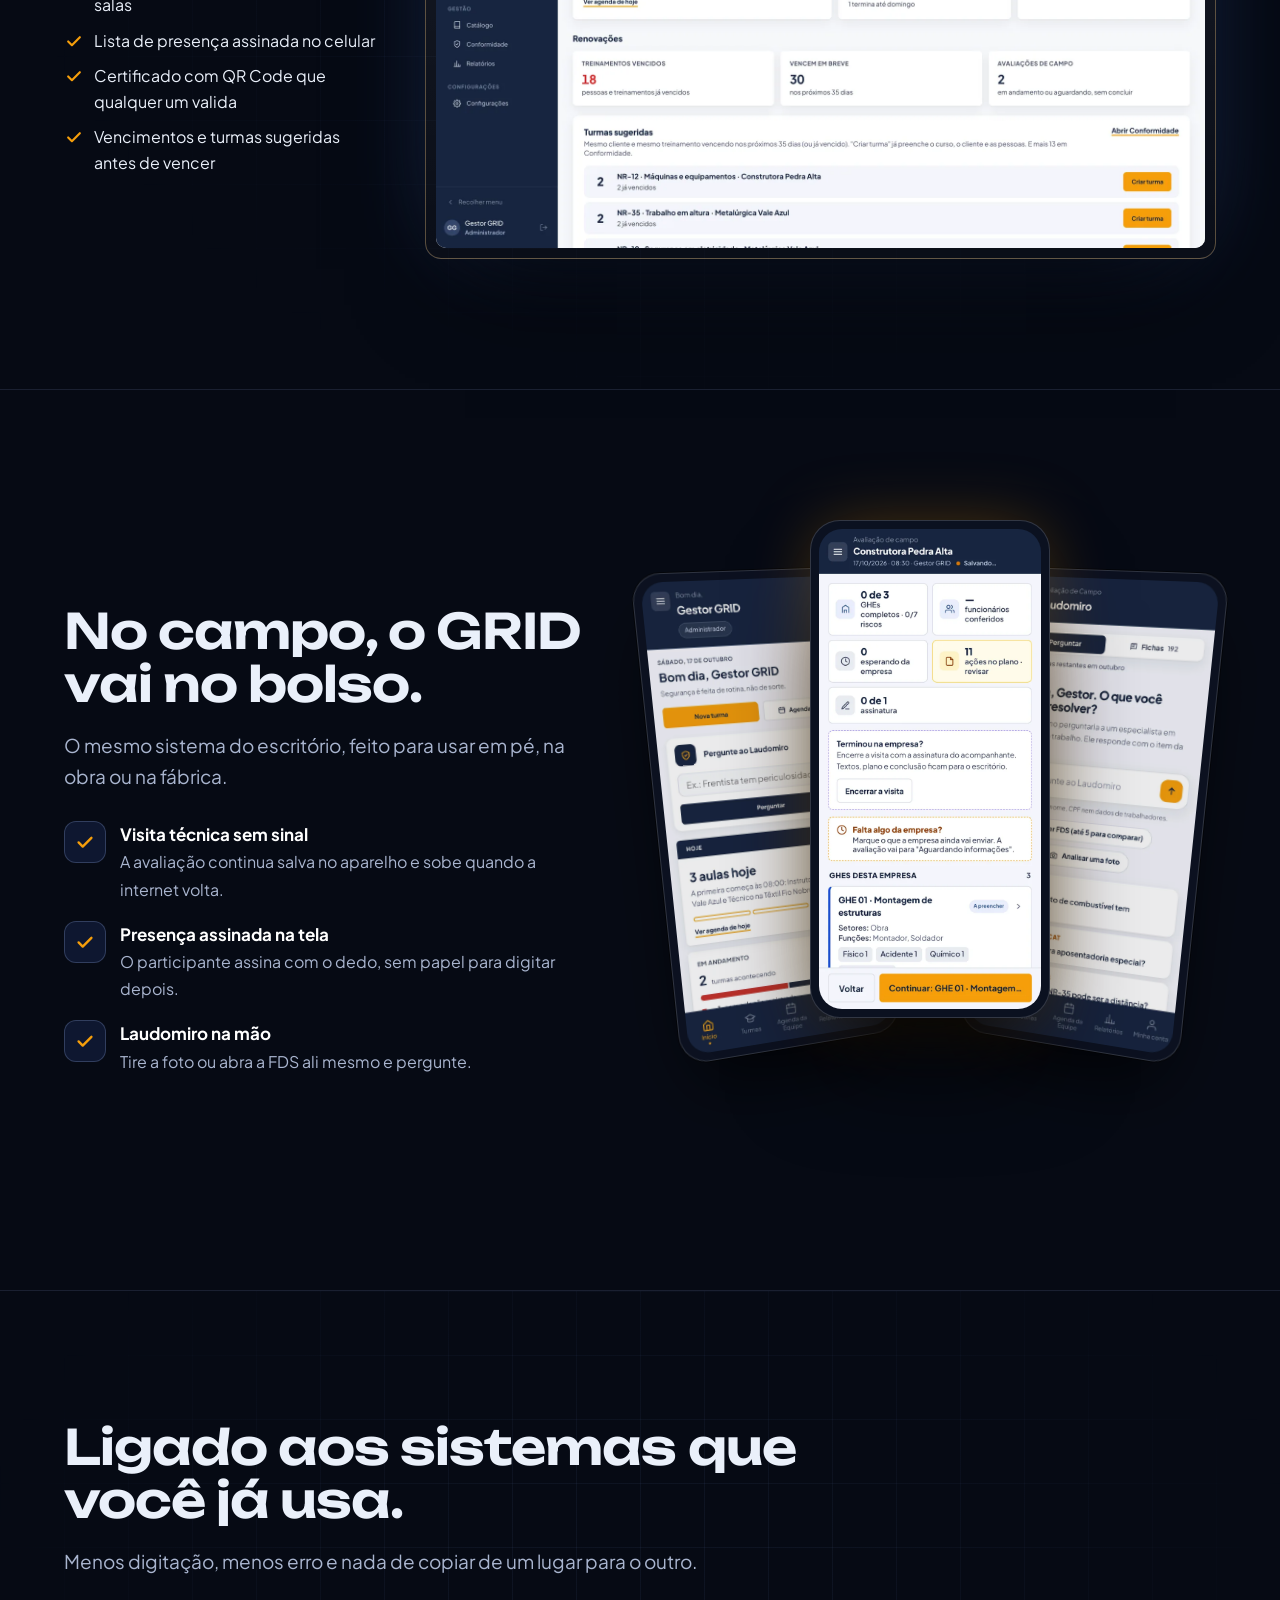
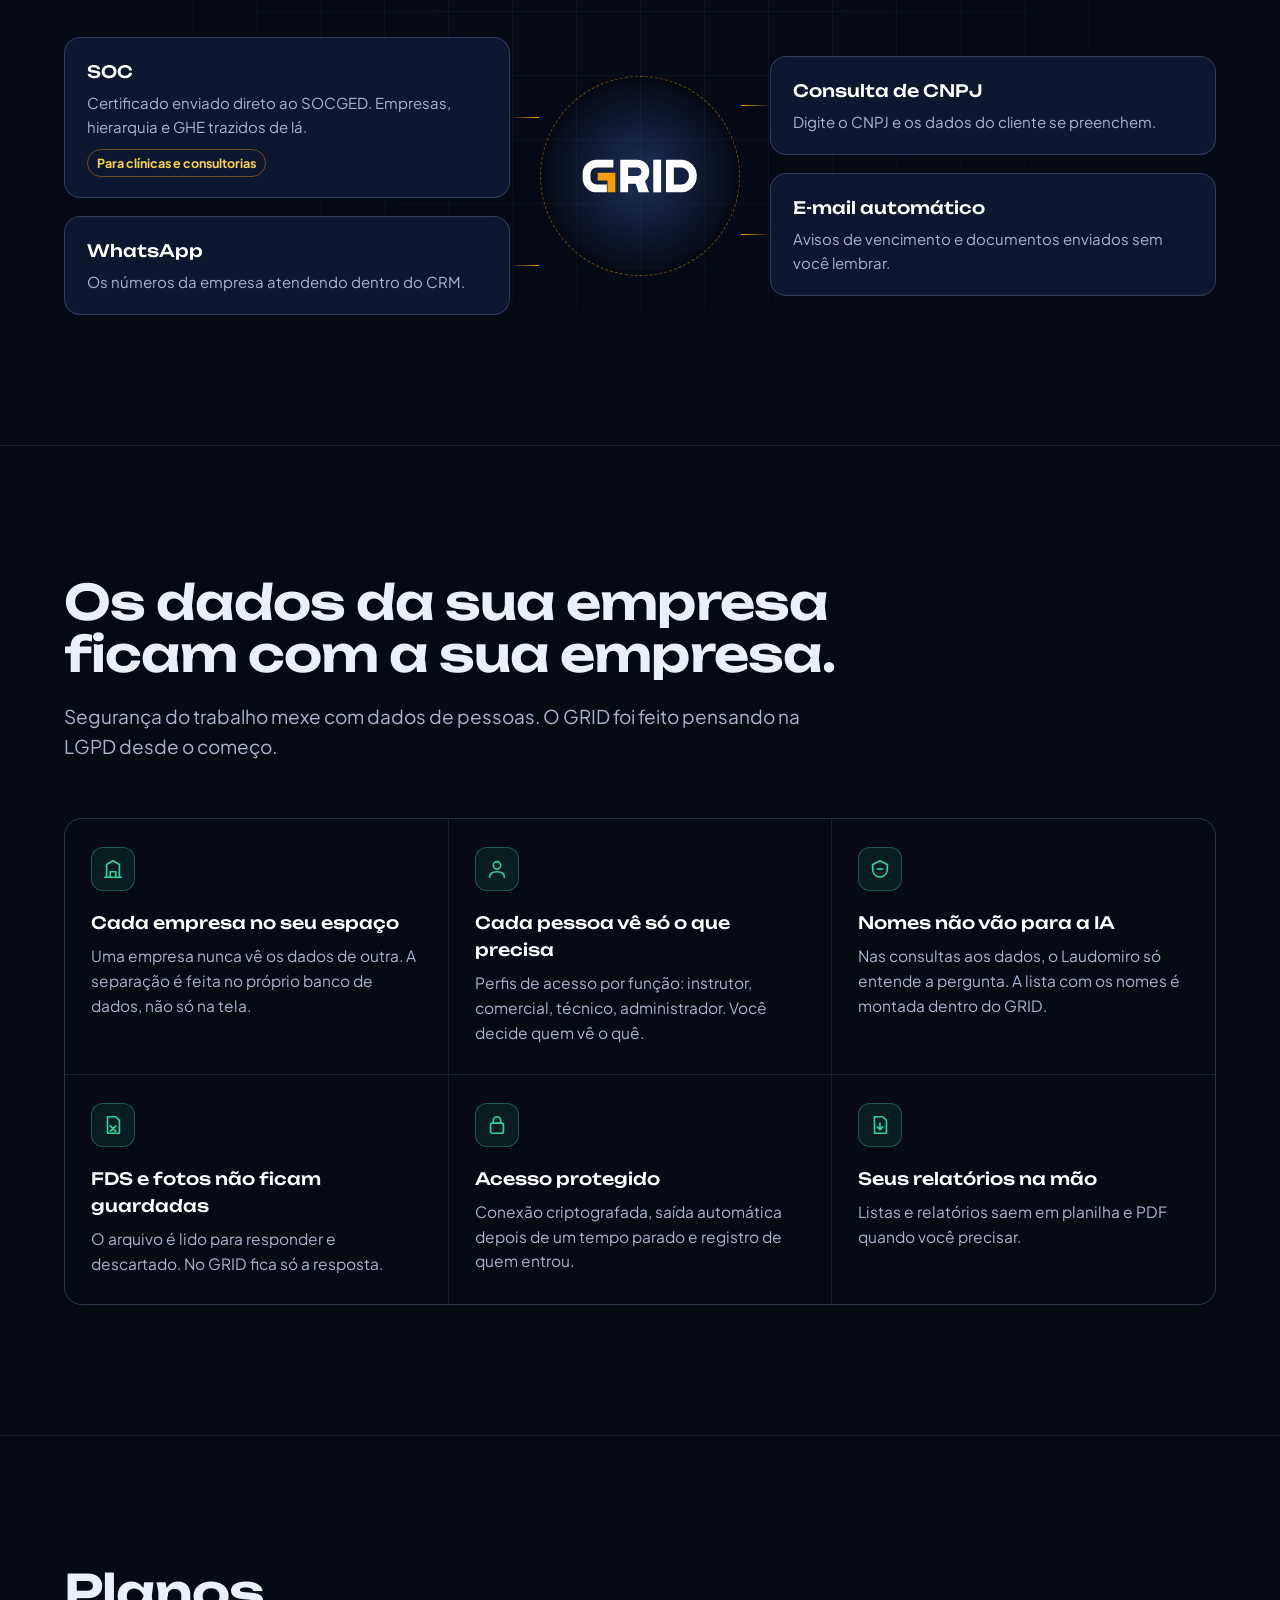
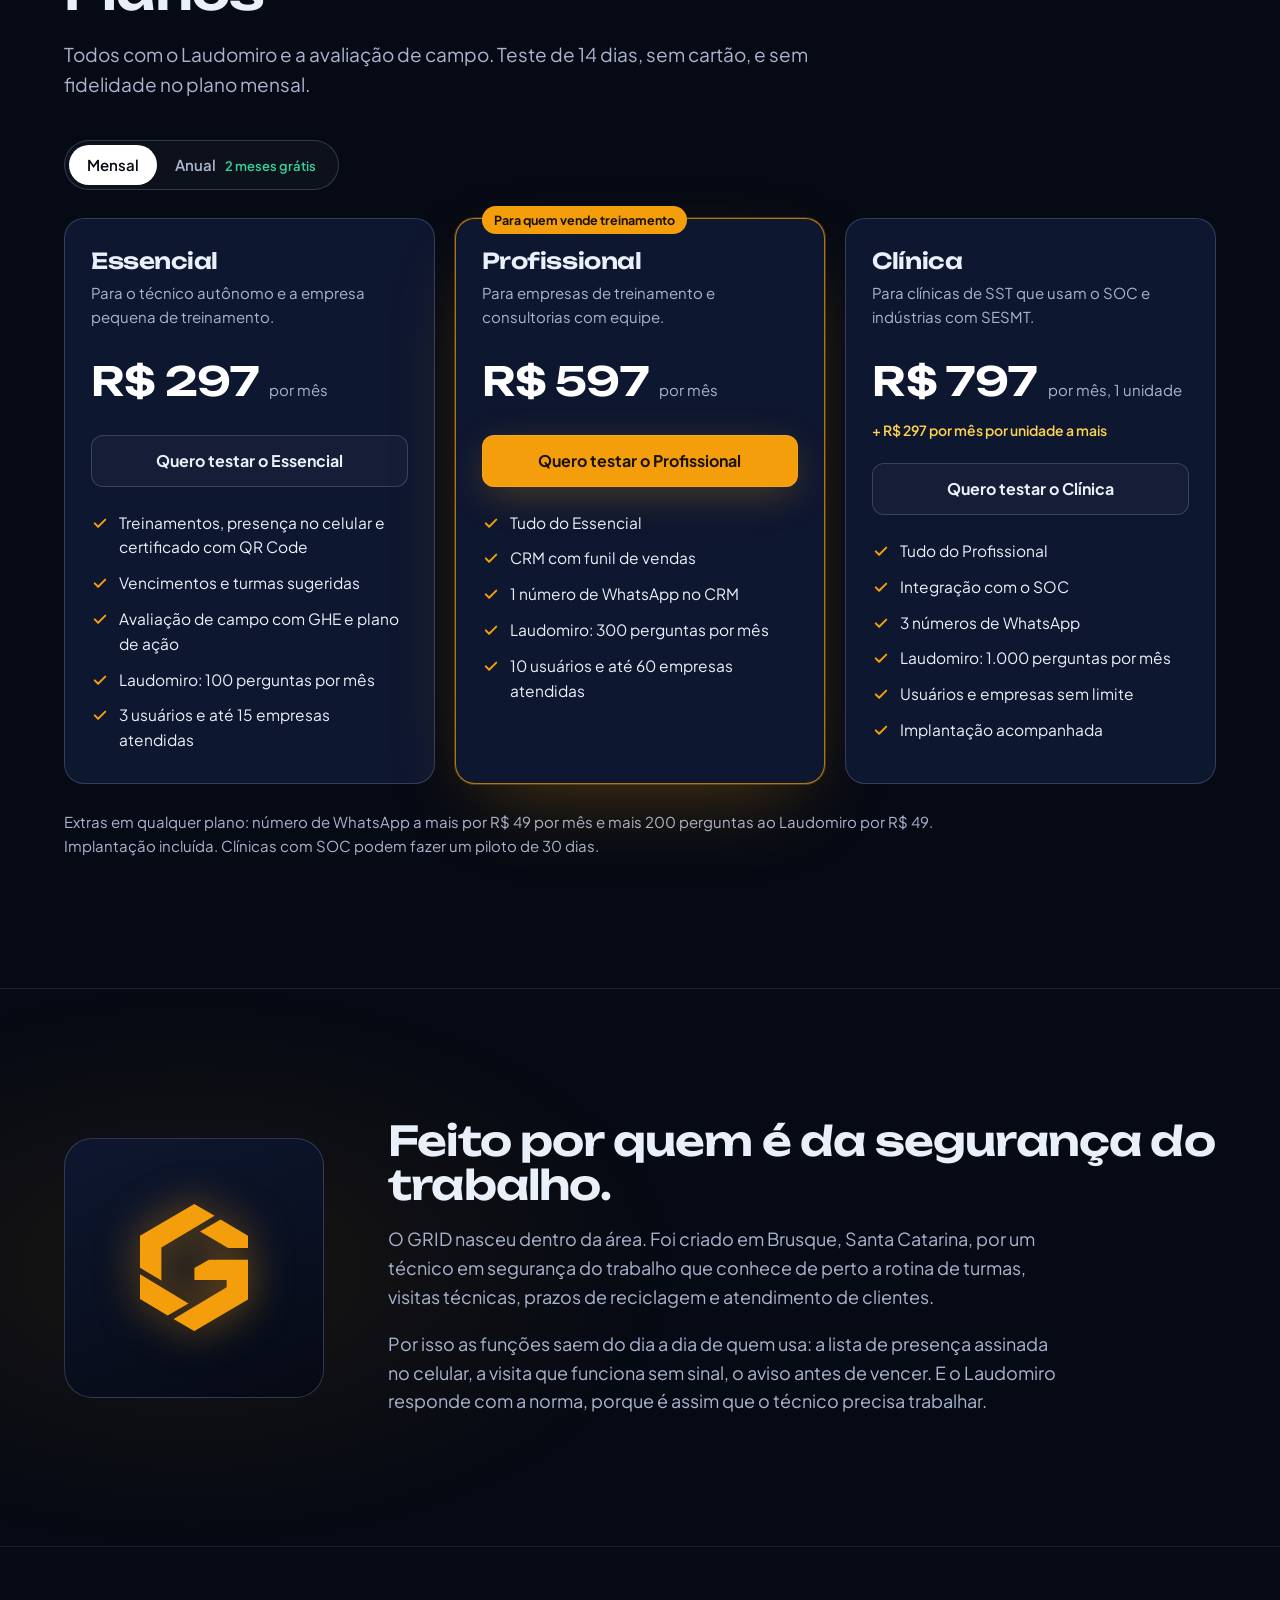
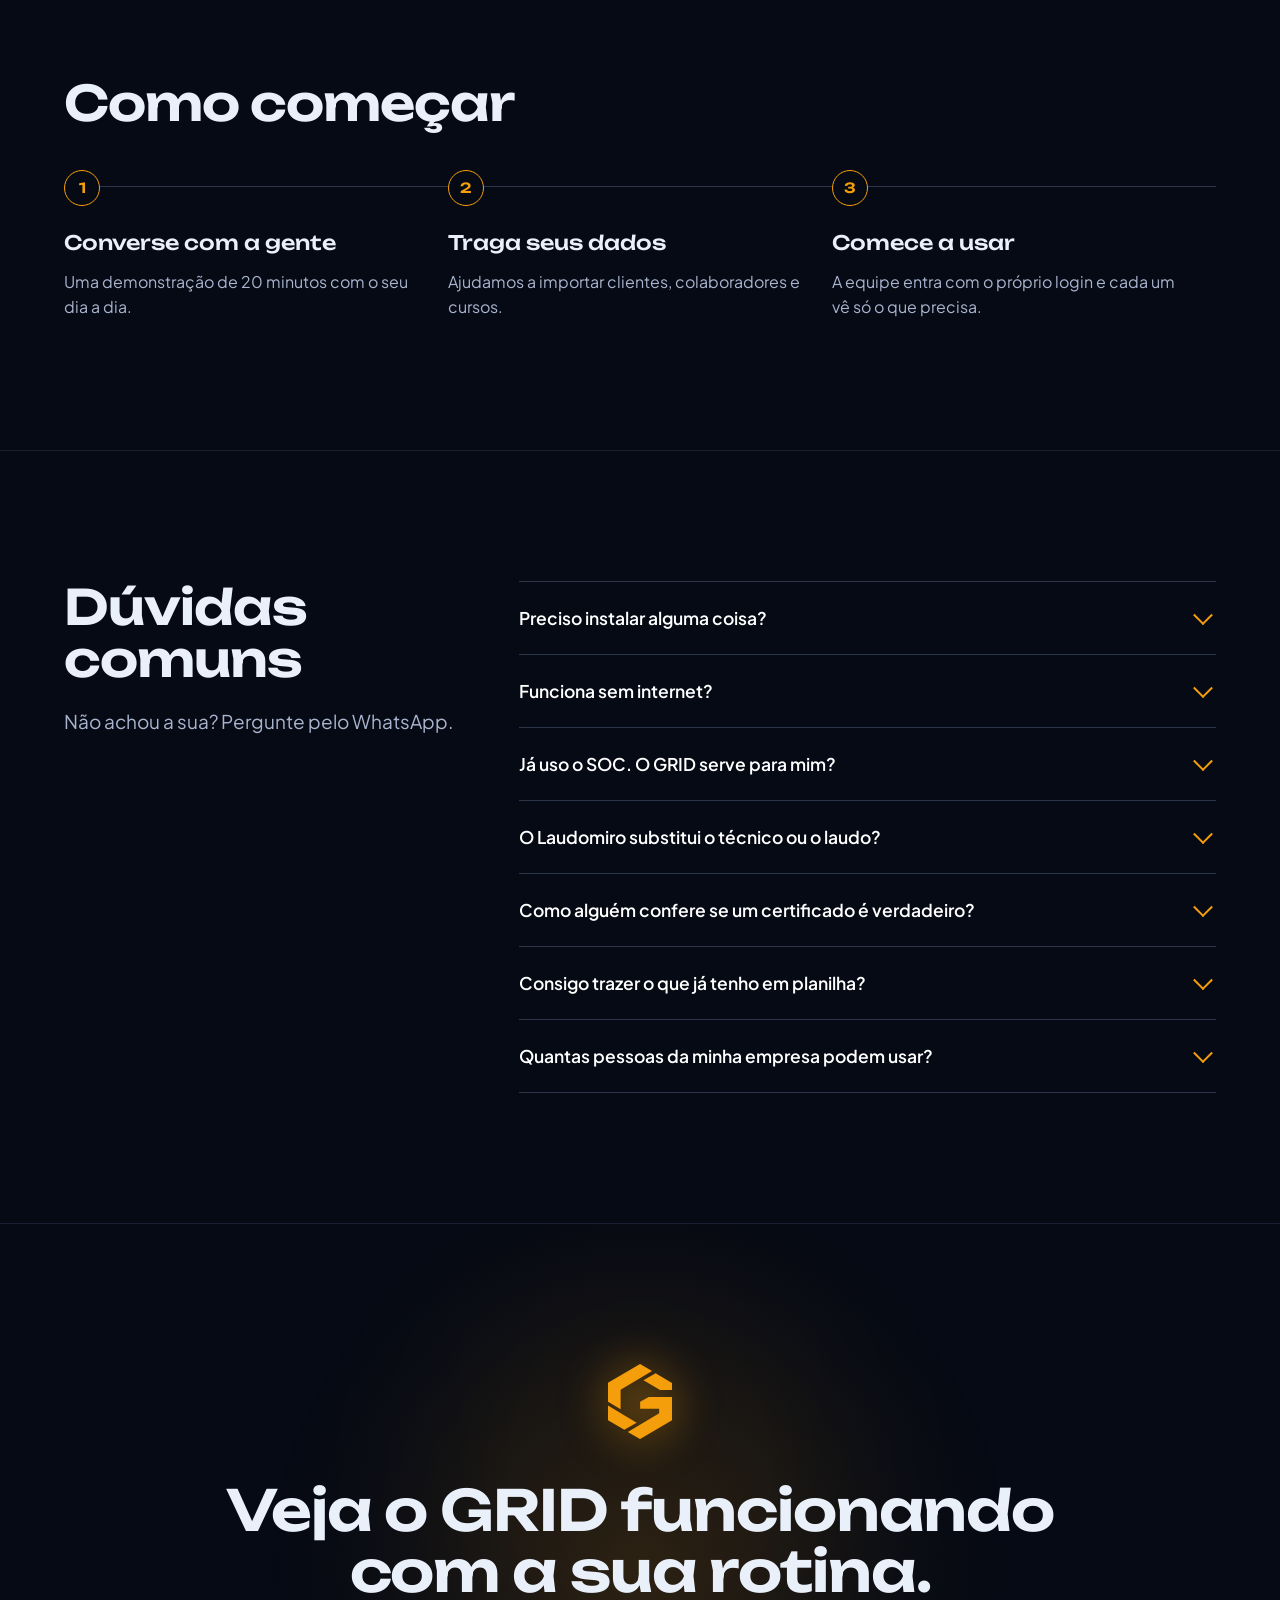
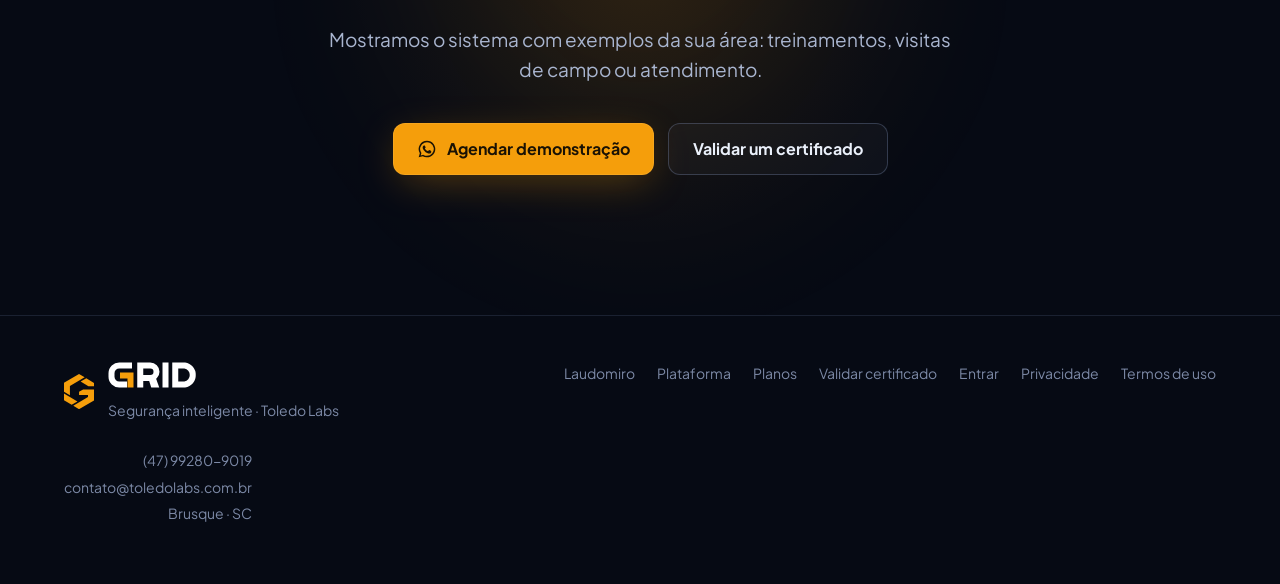
==== commit c8c6efcd: "Add files via upload" ====
--- a/index.html
+++ b/index.html
@@ -1,6 +1,7 @@
 <!DOCTYPE html>
 <html lang="pt-BR">
 <head>
+<meta name="google-site-verification" content="_wJ_9Lw_LN_7LfWLr2XQysvCpllET7Env4LVMI0On2U" />
 <meta charset="UTF-8">
 <meta name="viewport" content="width=device-width, initial-scale=1.0">
 <title>GRID | Segurança do trabalho inteligente</title>
@@ -810,5 +811,6 @@
   [].slice.call(document.querySelectorAll('.pilares a[data-aba]')).forEach(function(a){a.addEventListener('click',function(){aba(+a.dataset.aba)})});
 })();
 </script>
+<!-- Cloudflare Web Analytics --><script type='module' src='https://static.cloudflareinsights.com/beacon.min.js' data-cf-beacon='{"token": "13d4f1e4afb647febadd589f6ca9df8d"}'></script><!-- End Cloudflare Web Analytics -->
 </body>
 </html>
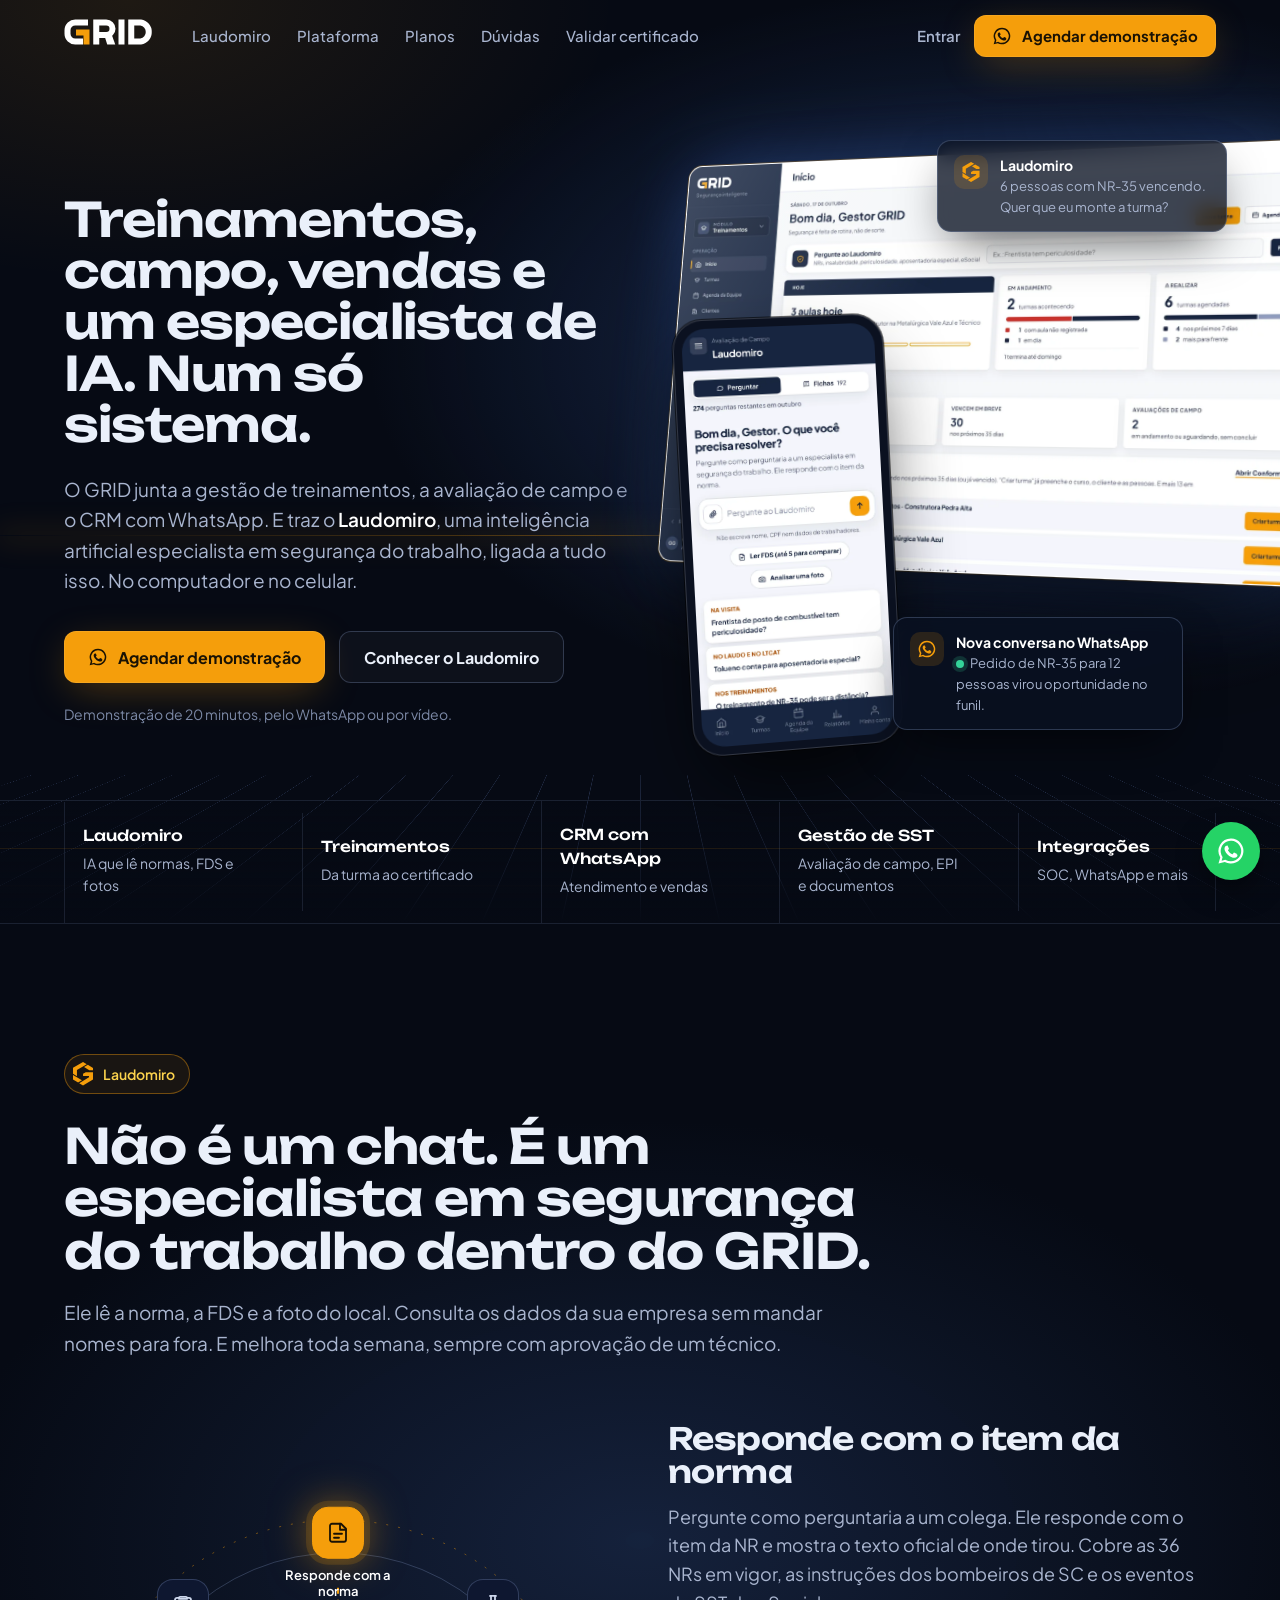
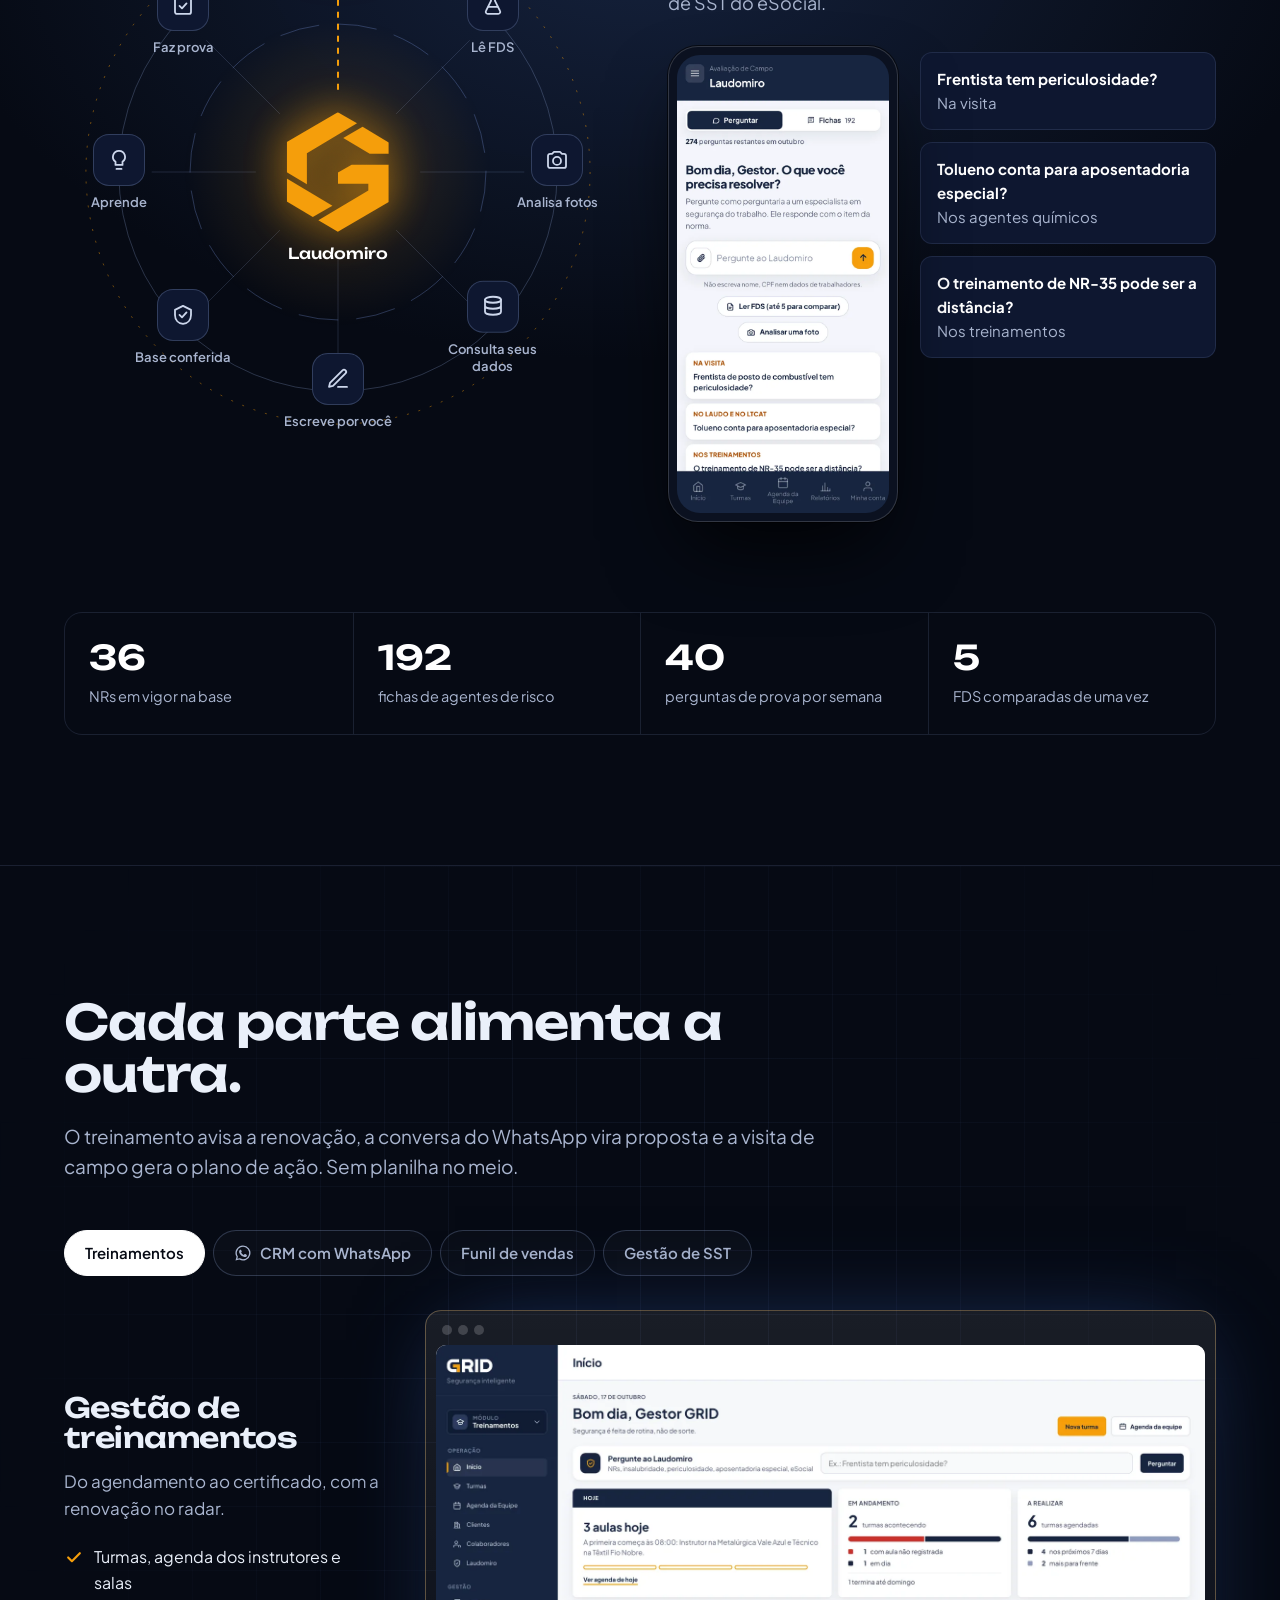
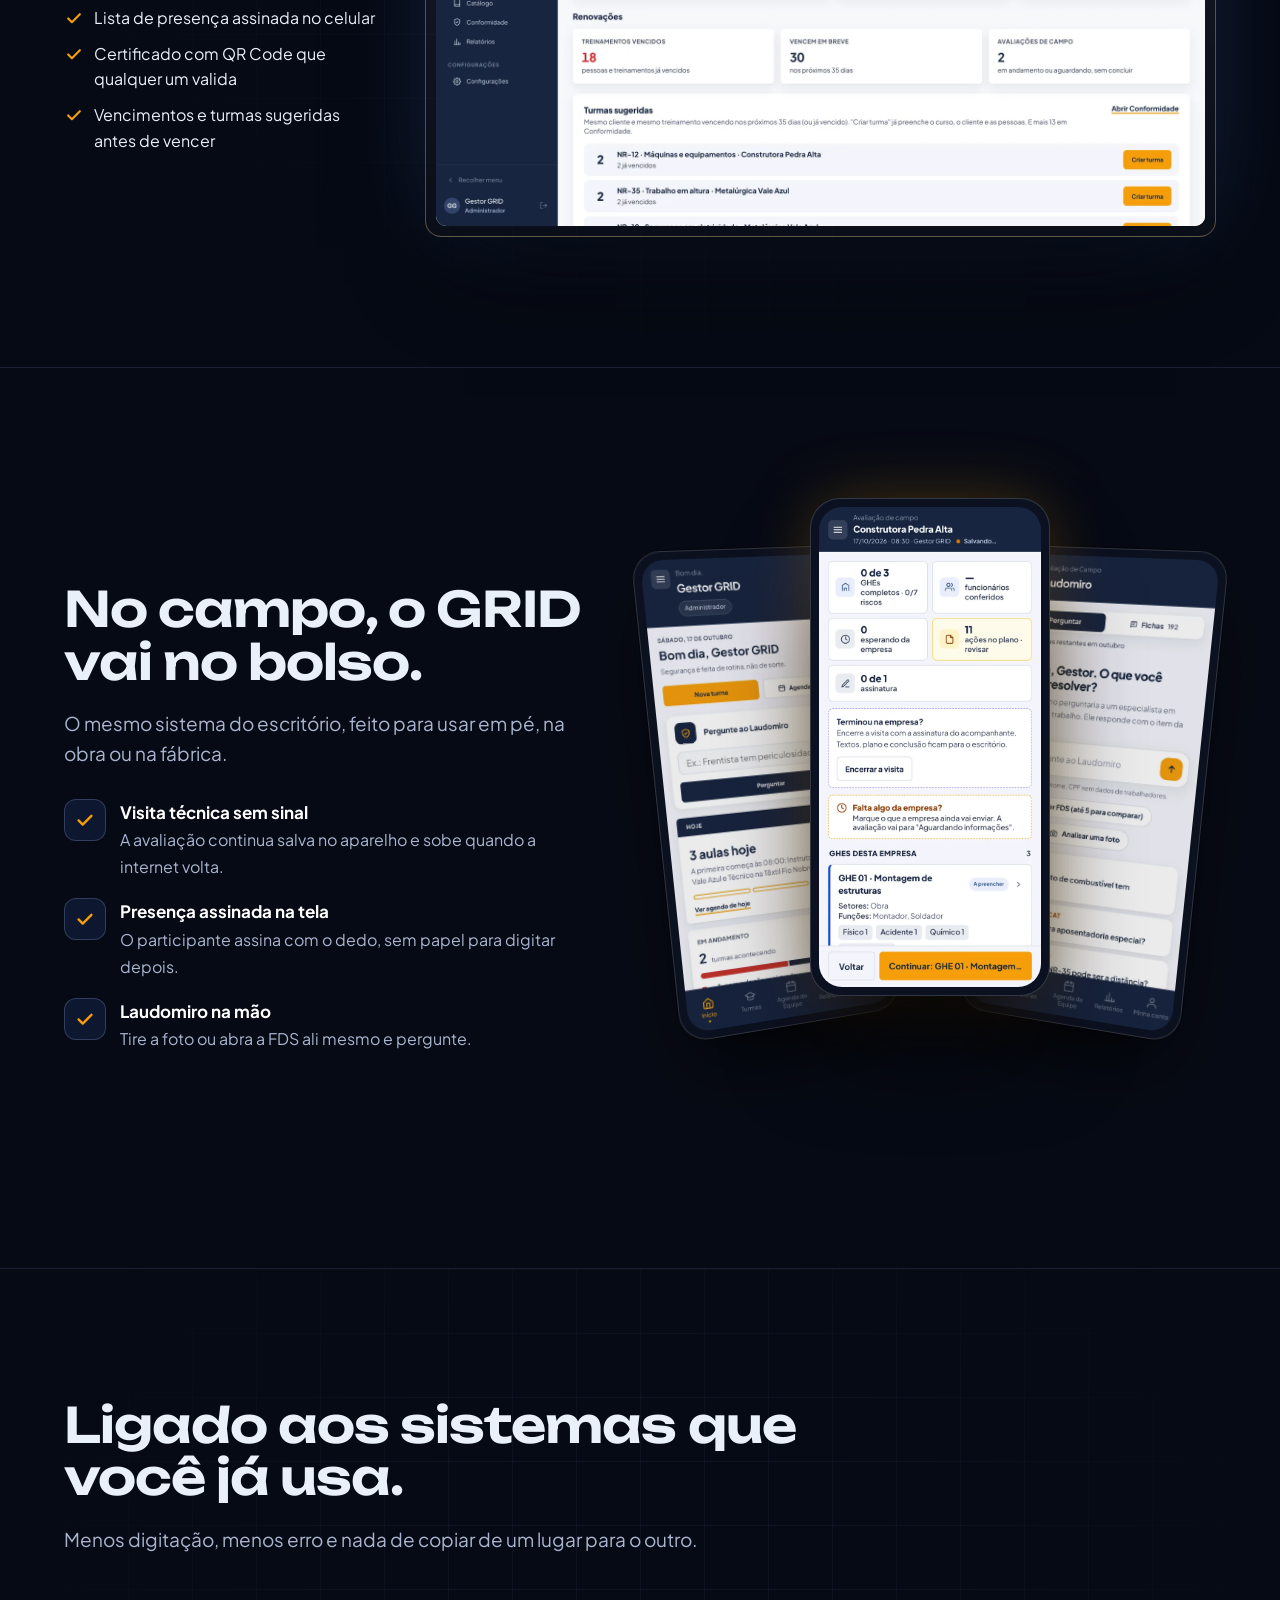
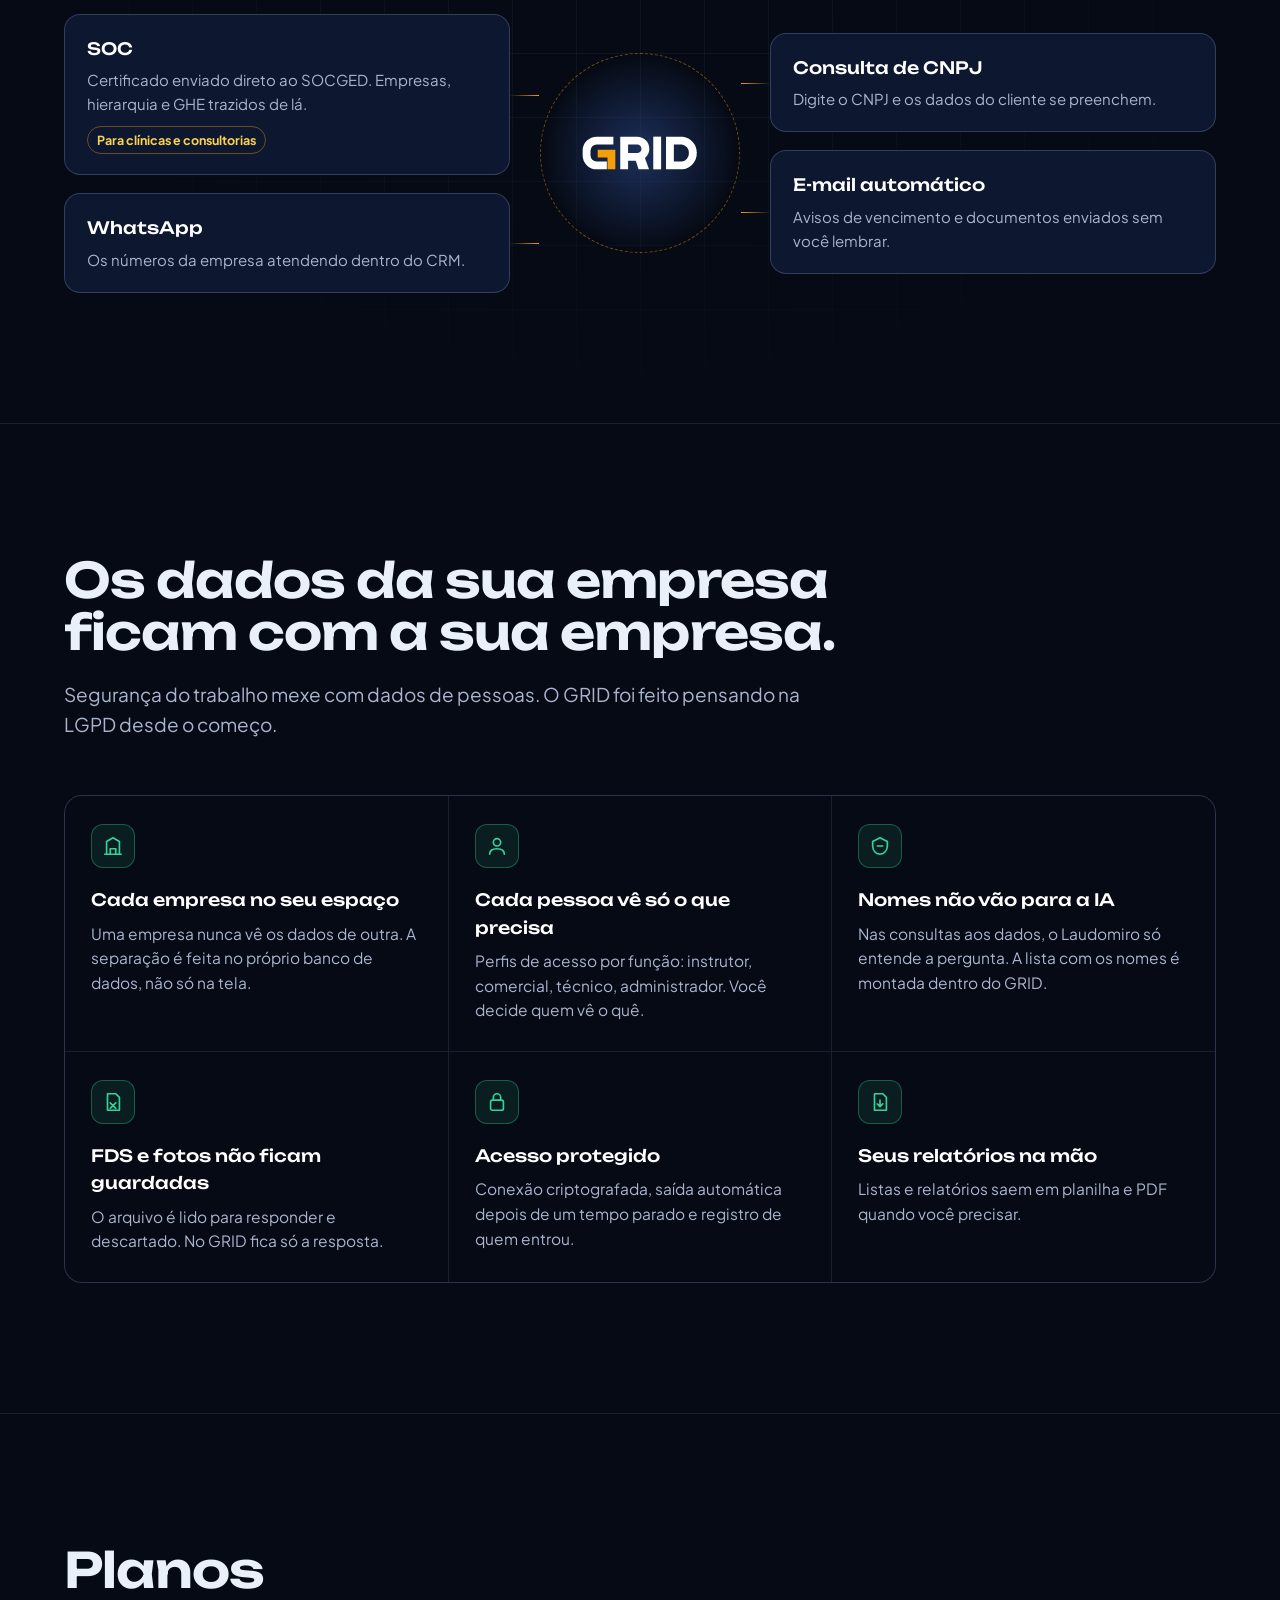
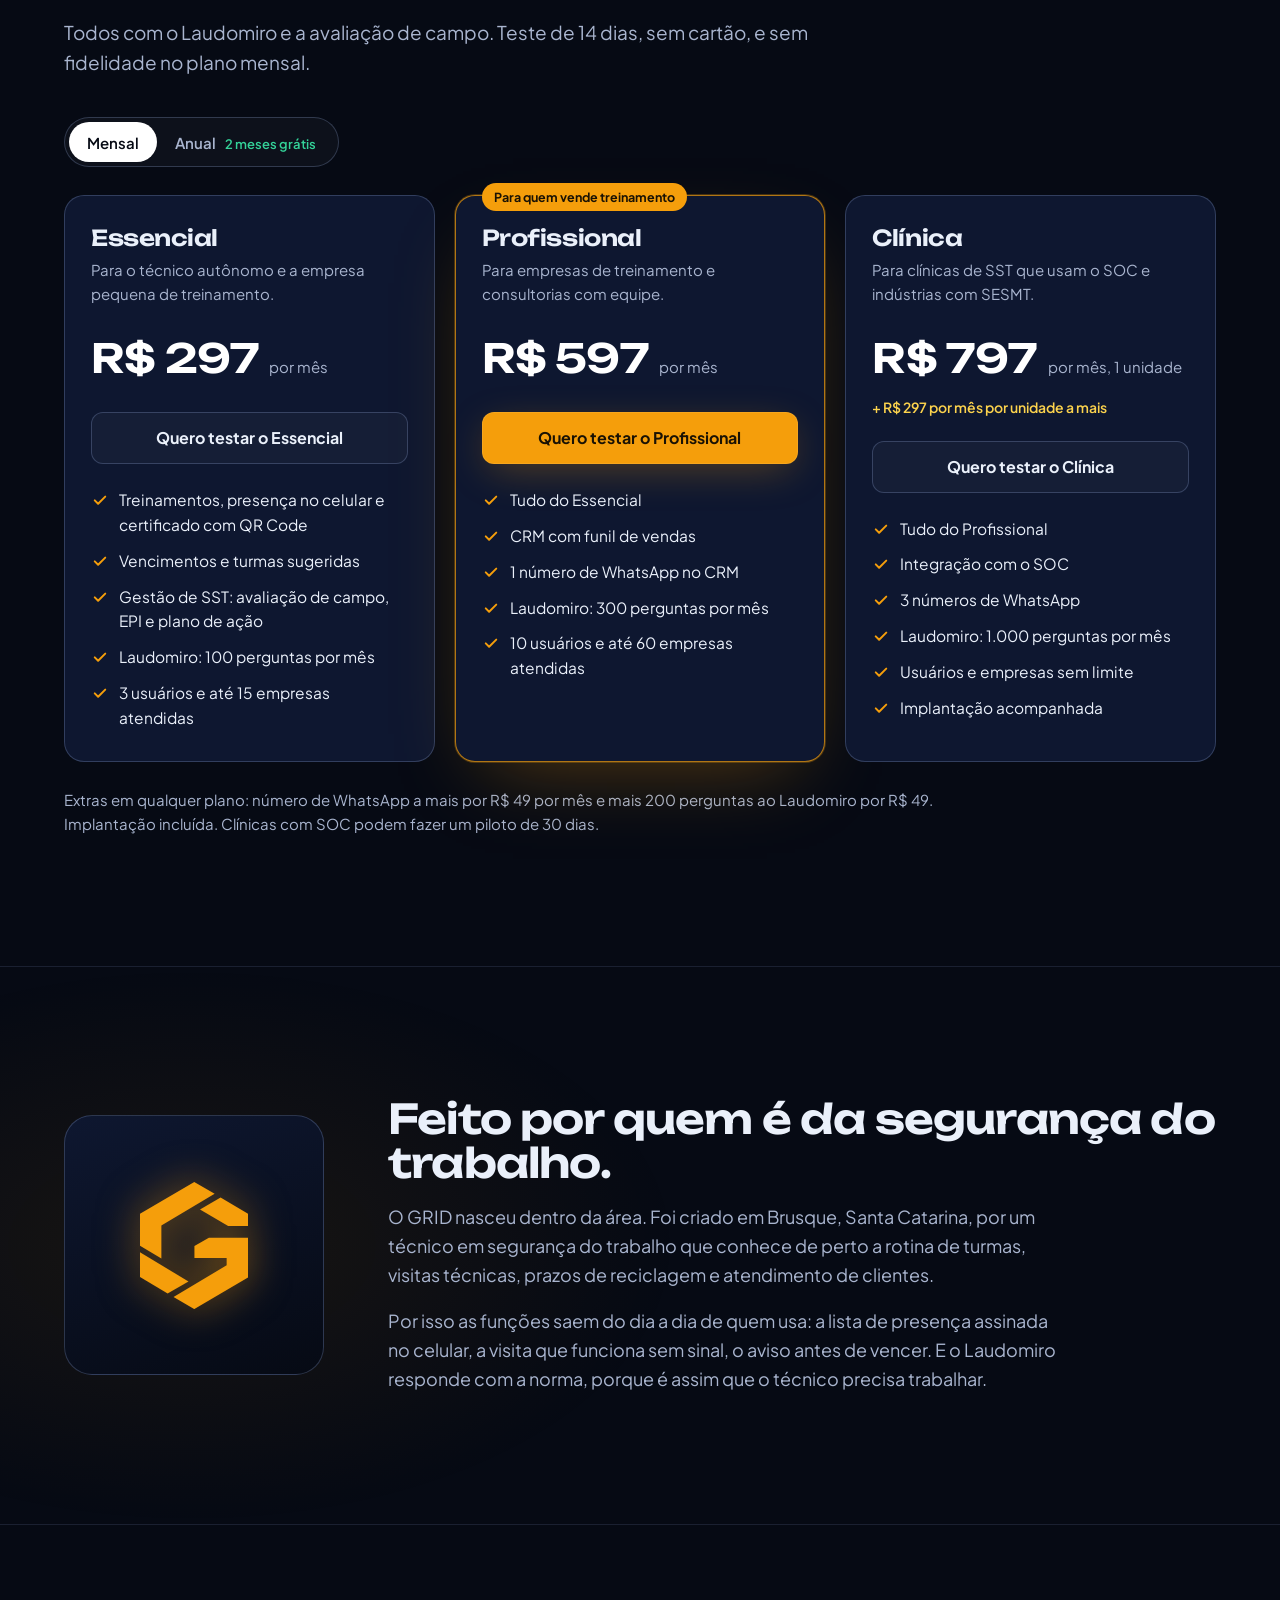
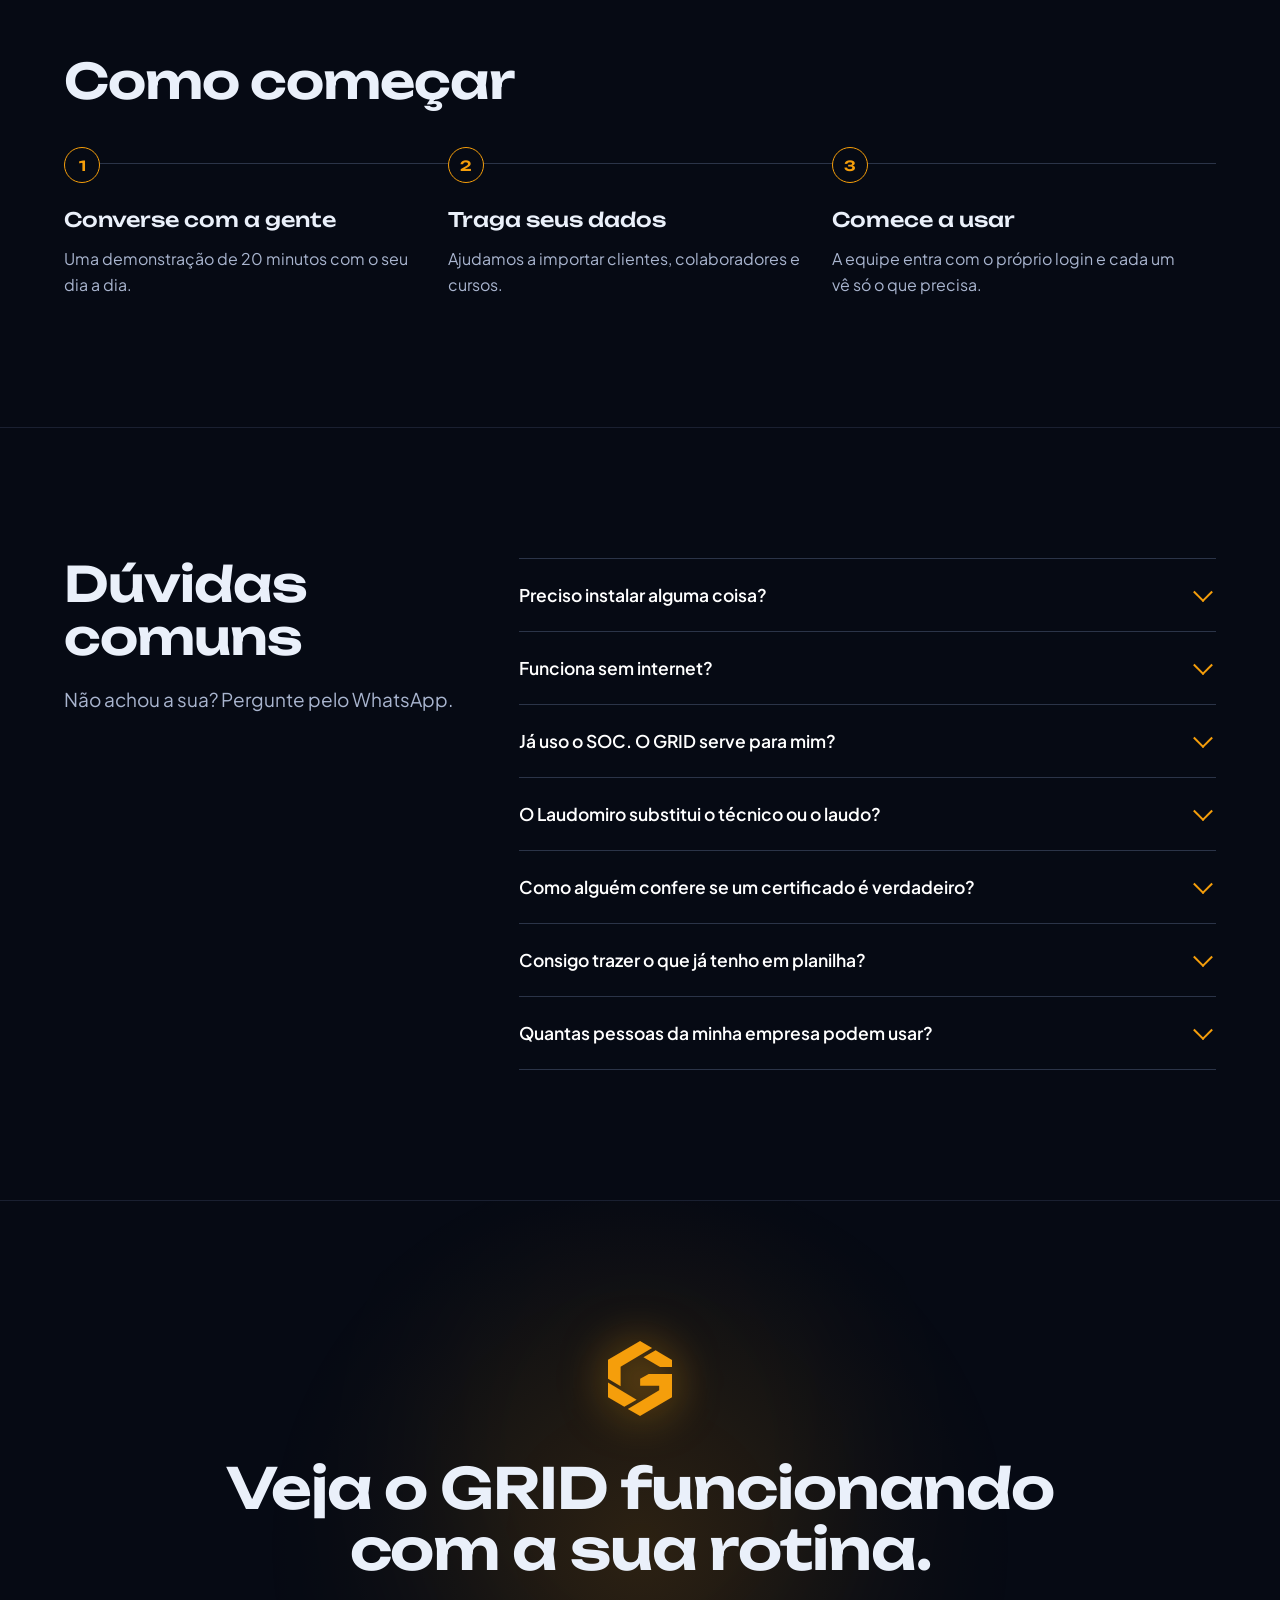
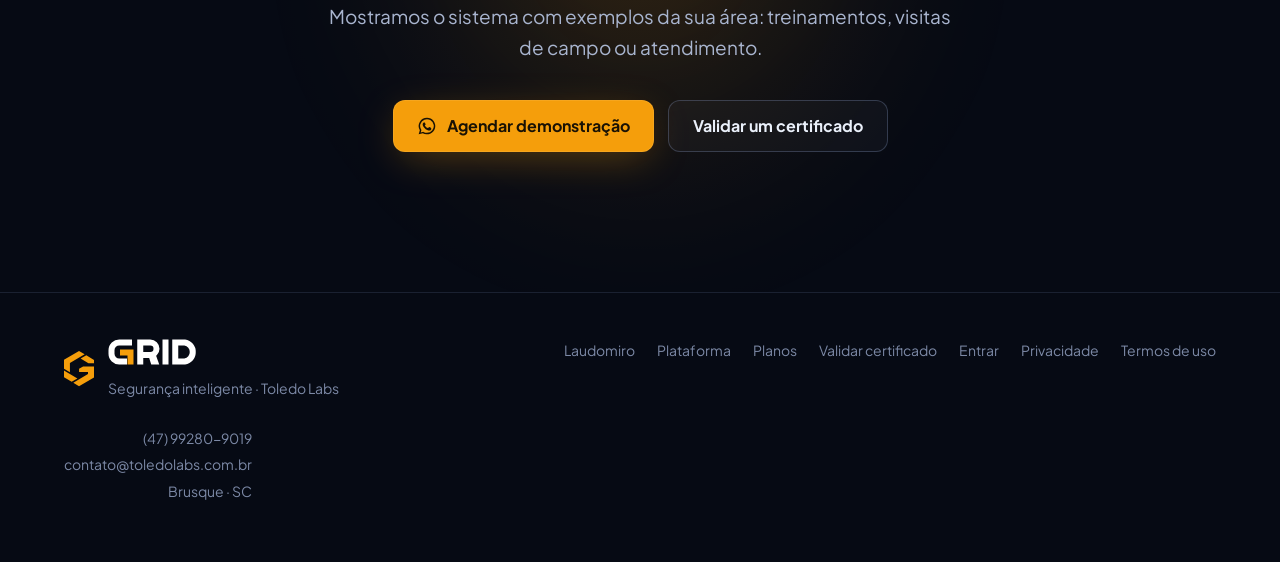
==== commit 51287b8e: "Add files via upload" ====
--- a/index.html
+++ b/index.html
@@ -423,7 +423,7 @@
       <a href="#laudomiro"><b>Laudomiro</b>IA que lê normas, FDS e fotos</a>
       <a href="#plataforma" data-aba="0"><b>Treinamentos</b>Da turma ao certificado</a>
       <a href="#plataforma" data-aba="1"><b>CRM com WhatsApp</b>Atendimento e vendas</a>
-      <a href="#plataforma" data-aba="3"><b>Avaliação de campo</b>GHE, riscos e plano de ação</a>
+      <a href="#plataforma" data-aba="3"><b>Gestão de SST</b>Avaliação de campo, EPI e documentos</a>
       <a href="#integracoes"><b>Integrações</b>SOC, WhatsApp e mais</a>
     </div>
   </div>
@@ -538,7 +538,7 @@
       <button role="tab" aria-selected="true" data-i="0">Treinamentos</button>
       <button role="tab" aria-selected="false" data-i="1"><svg viewBox="0 0 24 24" fill="currentColor" aria-hidden="true"><path d="M12 2a10 10 0 0 0-8.6 15.1L2 22l5-1.3A10 10 0 1 0 12 2zm0 18.2a8.2 8.2 0 0 1-4.2-1.1l-.3-.2-3 .8.8-2.9-.2-.3A8.2 8.2 0 1 1 12 20.2zm4.5-6.1c-.2-.1-1.5-.7-1.7-.8-.2-.1-.4-.1-.6.1l-.8 1c-.1.2-.3.2-.5.1a6.7 6.7 0 0 1-3.3-2.9c-.2-.4.2-.4.7-1.3.1-.2 0-.3 0-.4l-.8-1.8c-.2-.5-.4-.4-.6-.4h-.5a1 1 0 0 0-.7.3 3 3 0 0 0-.9 2.2c0 1.3.9 2.5 1 2.7.1.2 1.8 2.8 4.4 3.9 1.6.7 2.3.8 3.1.6.5-.1 1.5-.6 1.7-1.2.2-.6.2-1.1.2-1.2-.1-.1-.2-.2-.5-.3z"/></svg>CRM com WhatsApp</button>
       <button role="tab" aria-selected="false" data-i="2">Funil de vendas</button>
-      <button role="tab" aria-selected="false" data-i="3">Avaliação de campo</button>
+      <button role="tab" aria-selected="false" data-i="3">Gestão de SST</button>
     </div>
     <div class="vitrine">
       <div class="txt" aria-live="polite">
@@ -549,8 +549,8 @@
           <p class="dif">Atendimento e venda no mesmo sistema da segurança do trabalho.</p></article>
         <article><h3>Funil de vendas</h3><p>Cada proposta numa etapa, com valor, origem e responsável.</p>
           <ul><li><svg viewBox="0 0 24 24" fill="none" stroke="currentColor" stroke-width="2.6" stroke-linecap="round" stroke-linejoin="round" aria-hidden="true"><path d="M5 12.5l4.5 4.5L19 7.5"/></svg>Quadro ou tabela</li><li><svg viewBox="0 0 24 24" fill="none" stroke="currentColor" stroke-width="2.6" stroke-linecap="round" stroke-linejoin="round" aria-hidden="true"><path d="M5 12.5l4.5 4.5L19 7.5"/></svg>Quanto está em negociação e quanto foi ganho</li><li><svg viewBox="0 0 24 24" fill="none" stroke="currentColor" stroke-width="2.6" stroke-linecap="round" stroke-linejoin="round" aria-hidden="true"><path d="M5 12.5l4.5 4.5L19 7.5"/></svg>Oportunidades paradas ficam marcadas</li></ul></article>
-        <article><h3>Avaliação de campo</h3><p>A visita técnica feita no celular, do GHE ao relatório.</p>
-          <ul><li><svg viewBox="0 0 24 24" fill="none" stroke="currentColor" stroke-width="2.6" stroke-linecap="round" stroke-linejoin="round" aria-hidden="true"><path d="M5 12.5l4.5 4.5L19 7.5"/></svg>GHE por GHE, com riscos e matriz de risco</li><li><svg viewBox="0 0 24 24" fill="none" stroke="currentColor" stroke-width="2.6" stroke-linecap="round" stroke-linejoin="round" aria-hidden="true"><path d="M5 12.5l4.5 4.5L19 7.5"/></svg>Plano de ação 5W2H pronto para o SOC</li><li><svg viewBox="0 0 24 24" fill="none" stroke="currentColor" stroke-width="2.6" stroke-linecap="round" stroke-linejoin="round" aria-hidden="true"><path d="M5 12.5l4.5 4.5L19 7.5"/></svg>Assinatura do acompanhante e relatório em PDF</li><li><svg viewBox="0 0 24 24" fill="none" stroke="currentColor" stroke-width="2.6" stroke-linecap="round" stroke-linejoin="round" aria-hidden="true"><path d="M5 12.5l4.5 4.5L19 7.5"/></svg>Empresas, hierarquia e GHE trazidos do SOC</li></ul></article>
+        <article><h3>Gestão de SST</h3><p>A visita técnica feita no celular, do GHE ao relatório, e as entregas de EPI com ficha e QR.</p>
+          <ul><li><svg viewBox="0 0 24 24" fill="none" stroke="currentColor" stroke-width="2.6" stroke-linecap="round" stroke-linejoin="round" aria-hidden="true"><path d="M5 12.5l4.5 4.5L19 7.5"/></svg>GHE por GHE, com riscos e matriz de risco</li><li><svg viewBox="0 0 24 24" fill="none" stroke="currentColor" stroke-width="2.6" stroke-linecap="round" stroke-linejoin="round" aria-hidden="true"><path d="M5 12.5l4.5 4.5L19 7.5"/></svg>Plano de ação 5W2H pronto para o SOC</li><li><svg viewBox="0 0 24 24" fill="none" stroke="currentColor" stroke-width="2.6" stroke-linecap="round" stroke-linejoin="round" aria-hidden="true"><path d="M5 12.5l4.5 4.5L19 7.5"/></svg>Assinatura do acompanhante e relatório em PDF</li><li><svg viewBox="0 0 24 24" fill="none" stroke="currentColor" stroke-width="2.6" stroke-linecap="round" stroke-linejoin="round" aria-hidden="true"><path d="M5 12.5l4.5 4.5L19 7.5"/></svg>Empresas, hierarquia e GHE trazidos do SOC</li><li><svg viewBox="0 0 24 24" fill="none" stroke="currentColor" stroke-width="2.6" stroke-linecap="round" stroke-linejoin="round" aria-hidden="true"><path d="M5 12.5l4.5 4.5L19 7.5"/></svg>Entregas de EPI pelo número do CA, com assinatura no celular</li></ul></article>
       </div>
       <div class="janela">
         <div class="barra" aria-hidden="true"><i></i><i></i><i></i></div>
@@ -643,7 +643,7 @@
         <ul>
           <li><svg viewBox="0 0 24 24" fill="none" stroke="currentColor" stroke-width="2.6" stroke-linecap="round" stroke-linejoin="round" aria-hidden="true"><path d="M5 12.5l4.5 4.5L19 7.5"/></svg>Treinamentos, presença no celular e certificado com QR Code</li>
           <li><svg viewBox="0 0 24 24" fill="none" stroke="currentColor" stroke-width="2.6" stroke-linecap="round" stroke-linejoin="round" aria-hidden="true"><path d="M5 12.5l4.5 4.5L19 7.5"/></svg>Vencimentos e turmas sugeridas</li>
-          <li><svg viewBox="0 0 24 24" fill="none" stroke="currentColor" stroke-width="2.6" stroke-linecap="round" stroke-linejoin="round" aria-hidden="true"><path d="M5 12.5l4.5 4.5L19 7.5"/></svg>Avaliação de campo com GHE e plano de ação</li>
+          <li><svg viewBox="0 0 24 24" fill="none" stroke="currentColor" stroke-width="2.6" stroke-linecap="round" stroke-linejoin="round" aria-hidden="true"><path d="M5 12.5l4.5 4.5L19 7.5"/></svg>Gestão de SST: avaliação de campo, EPI e plano de ação</li>
           <li><svg viewBox="0 0 24 24" fill="none" stroke="currentColor" stroke-width="2.6" stroke-linecap="round" stroke-linejoin="round" aria-hidden="true"><path d="M5 12.5l4.5 4.5L19 7.5"/></svg>Laudomiro: 100 perguntas por mês</li>
           <li><svg viewBox="0 0 24 24" fill="none" stroke="currentColor" stroke-width="2.6" stroke-linecap="round" stroke-linejoin="round" aria-hidden="true"><path d="M5 12.5l4.5 4.5L19 7.5"/></svg>3 usuários e até 15 empresas atendidas</li>
         </ul>
